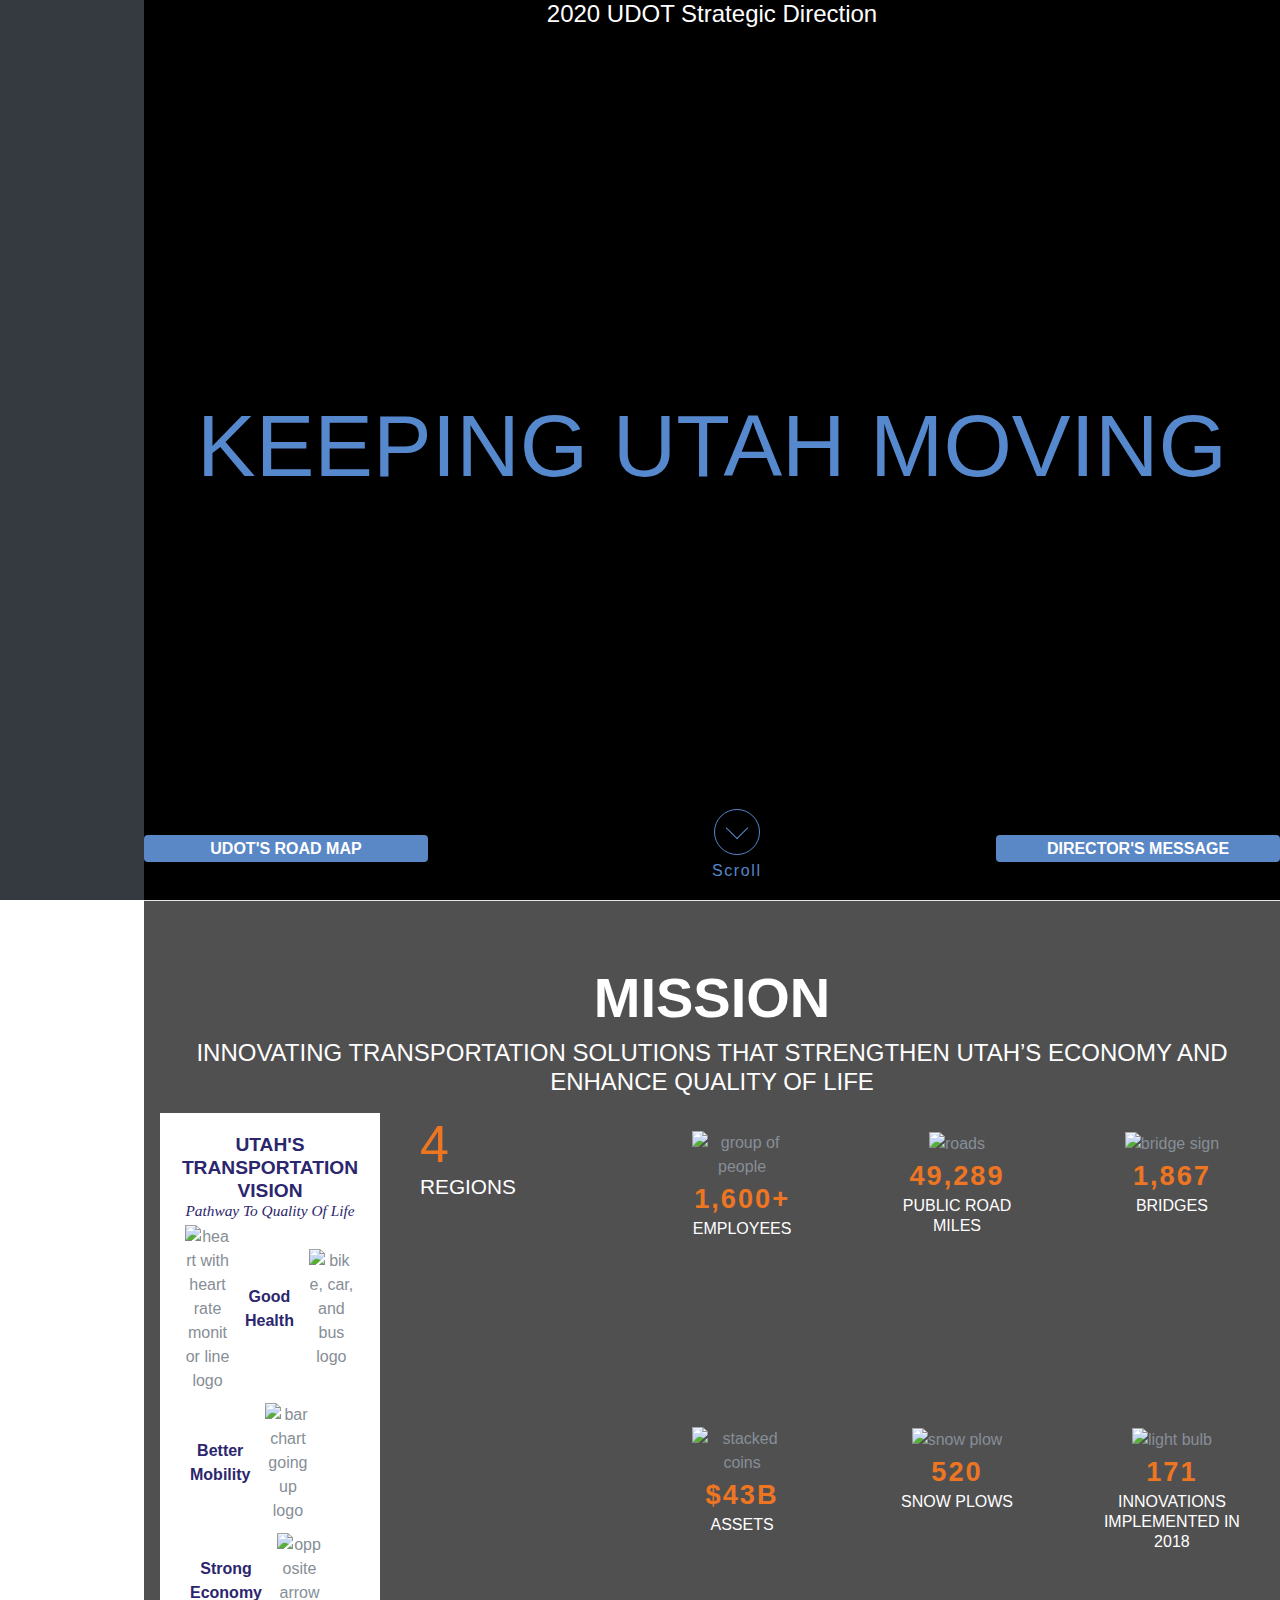
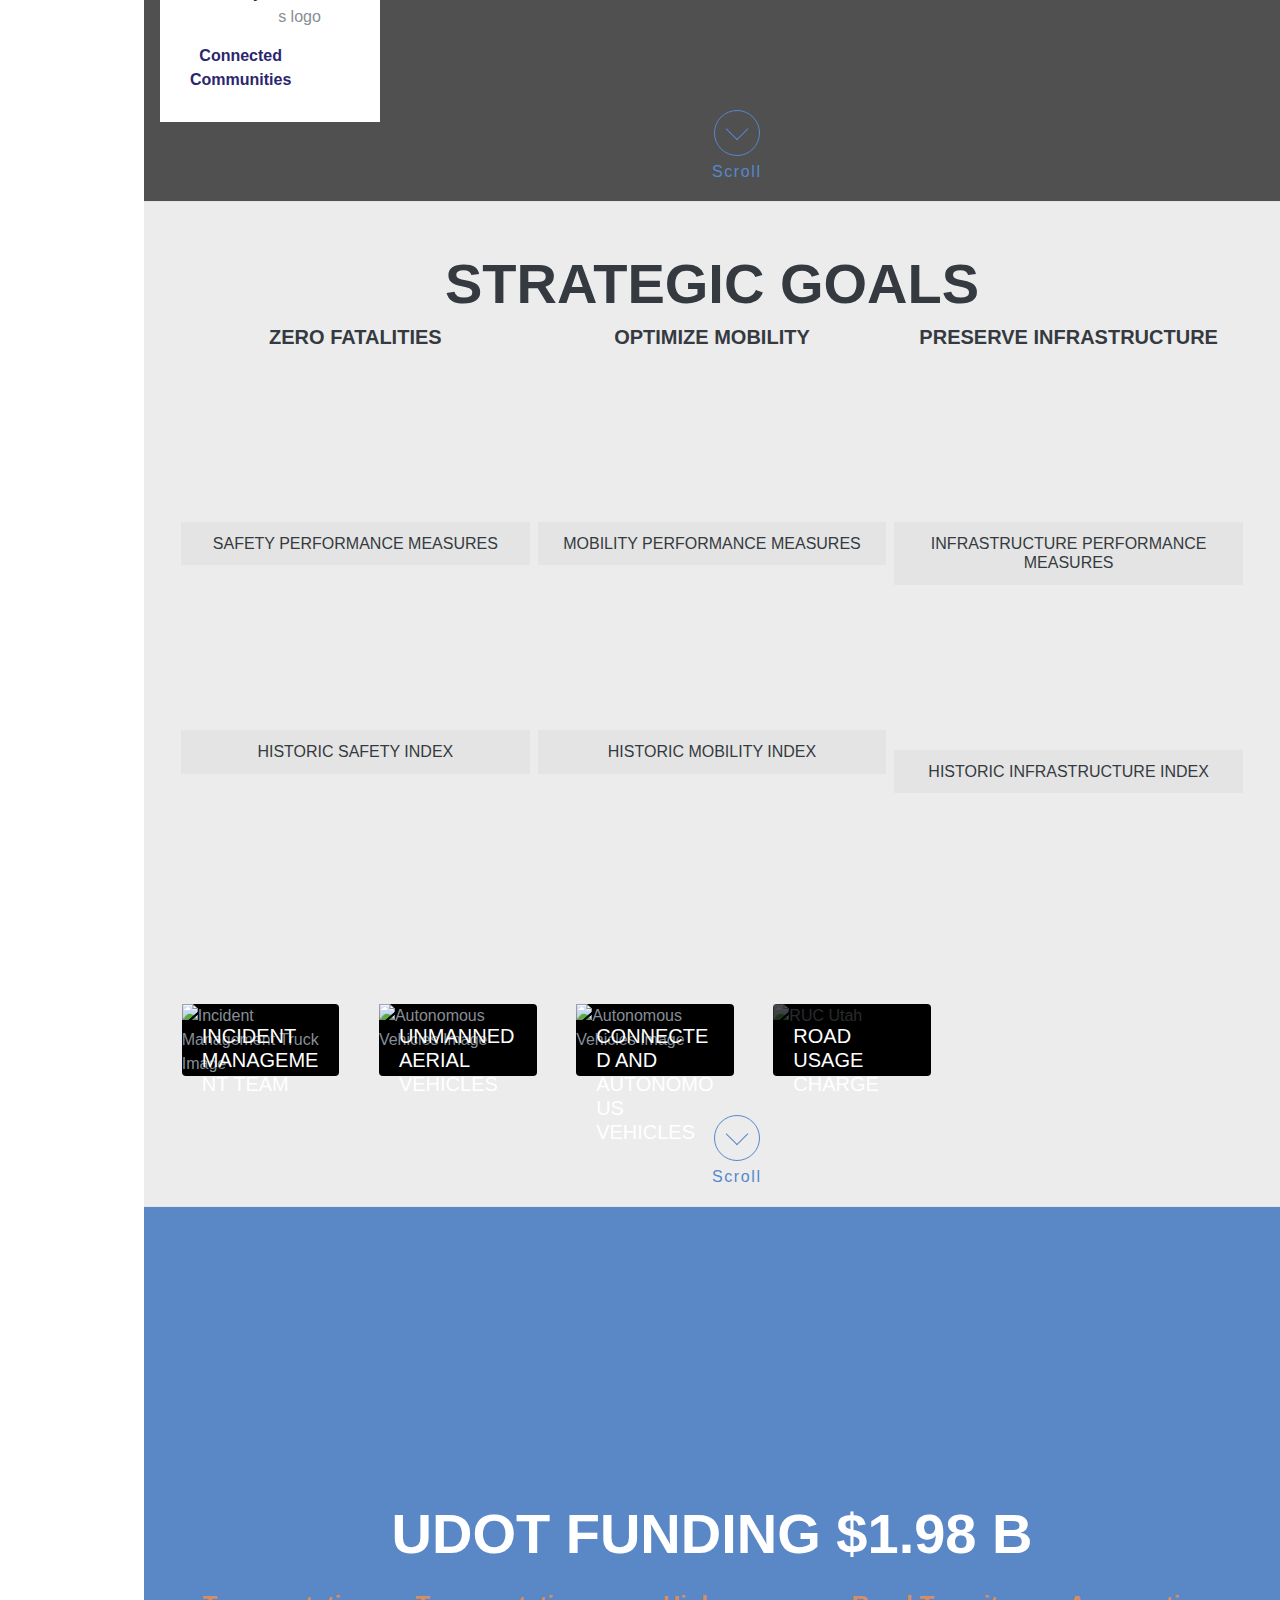
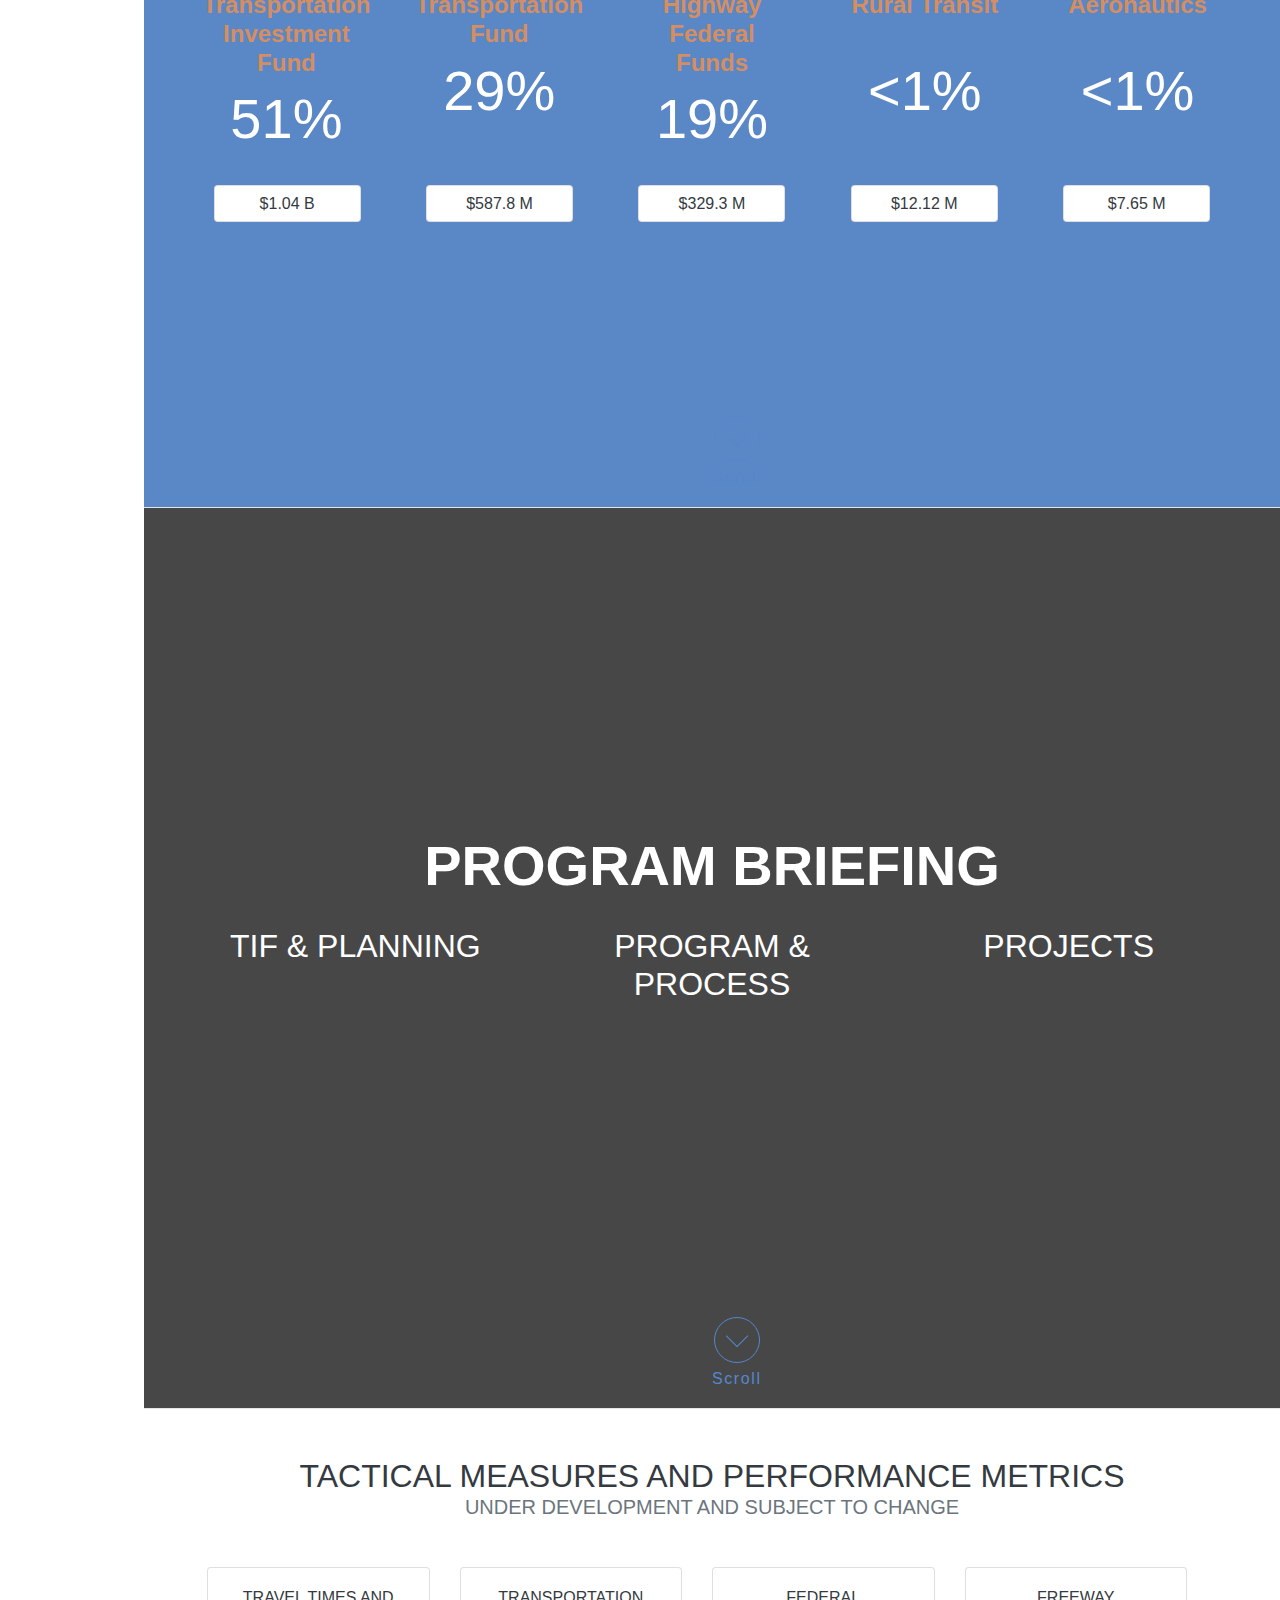
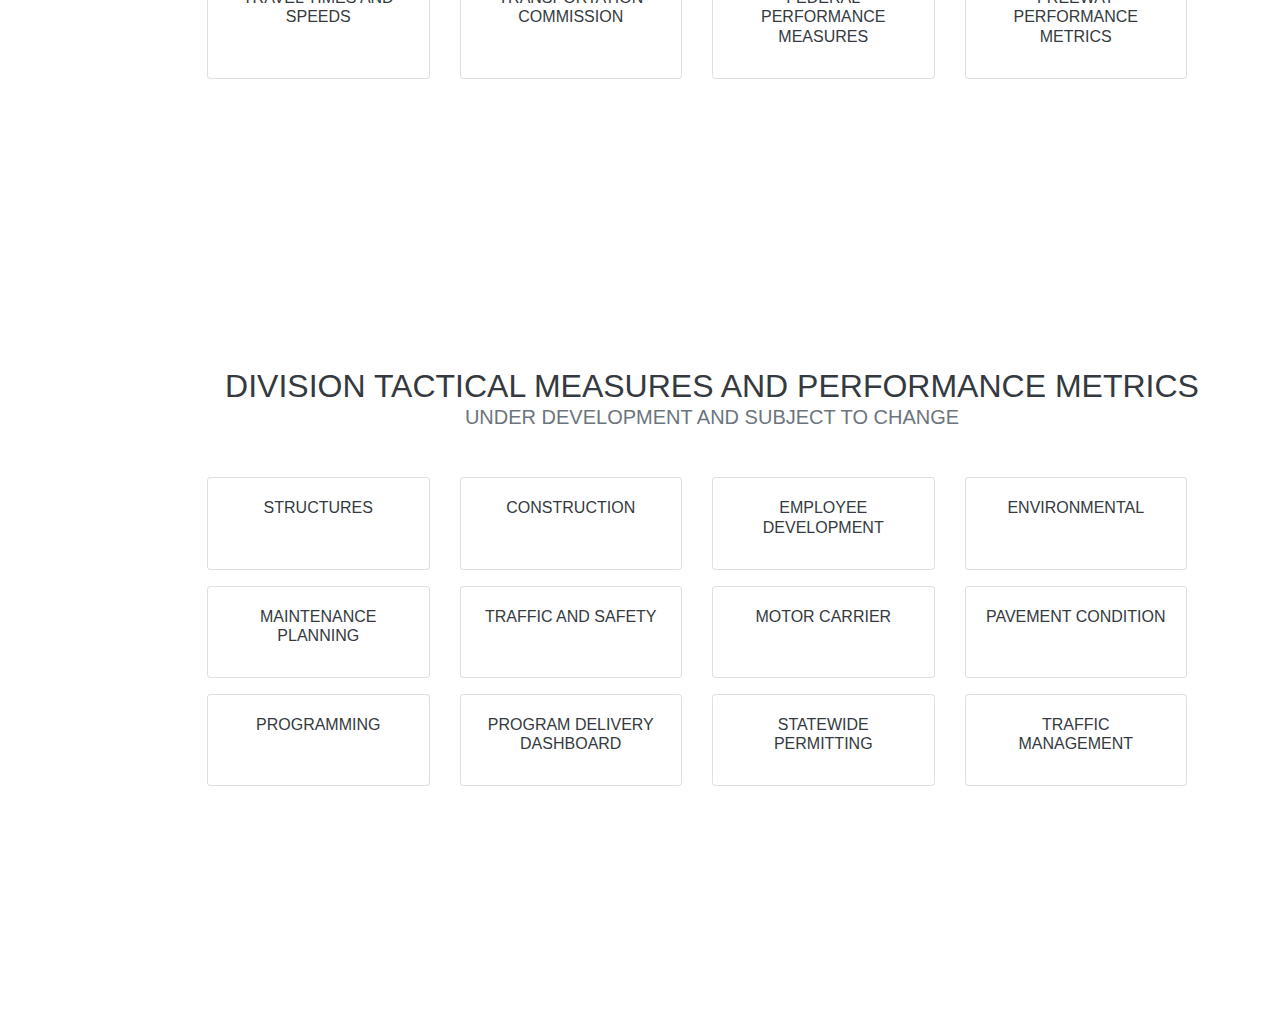
==== index.html @ d9ec74f2 "percentages" ====
<!DOCTYPE html>
<html lang="en">
  <head>
    <meta charset="utf-8">
    <meta name="viewport" content="width=device-width, initial-scale=1, shrink-to-fit=no">
    <meta name="description" content="">
    <meta name="author" content="">
    <title>UDOT Strategic Direction</title>
    <!-- Bootstrap core CSS -->
    <link rel="stylesheet" href="https://maxcdn.bootstrapcdn.com/bootstrap/4.0.0/css/bootstrap.min.css" integrity="sha384-Gn5384xqQ1aoWXA+058RXPxPg6fy4IWvTNh0E263XmFcJlSAwiGgFAW/dAiS6JXm" crossorigin="anonymous">
    <!-- Custom fonts for this template -->
    <link rel="stylesheet" href="https://use.typekit.net/wls4dcr.css">
    <link href="vendor/fontawesome-free/css/all.min.css" rel="stylesheet">
    <!-- Custom styles for this template -->
    <link href="css/udotsd.css" rel="stylesheet">
    <link rel="stylesheet" href="icomoon/style.css">
    <!-- Global site tag (gtag.js) - Google Analytics -->
    <script async src="https://www.googletagmanager.com/gtag/js?id=UA-16502188-1"></script>
    <script>
      window.dataLayer = window.dataLayer || [];
      function gtag(){dataLayer.push(arguments);}
      gtag('js', new Date());

      gtag('config', 'UA-16502188-1');
    </script>
  </head>
  <body id="page-top">
    <nav class="navbar navbar-expand-lg navbar-dark bg-dark fixed-top p-0" id="sideNav">
      <button class="navbar-toggler" type="button" data-toggle="collapse" data-target="#navbarSupportedContent" aria-controls="navbarSupportedContent" aria-expanded="false" aria-label="Toggle navigation">
        <span class="navbar-toggler-icon"></span>
      </button>
      <div class="collapse navbar-collapse" id="navbarSupportedContent">
        <ul class="navbar-nav">
          <li class="nav-item">
            <a class="nav-link js-scroll-trigger p-0" href="#page-top">
              <div class="overlay-container">
                <span class="iconspan"><i class="icon-Home icon"></i></span>
                <div class="overlay">
                  <div class="overlay-text">Vision</div>
                </div>
              </div>
            </a>
          </li>
          <li class="nav-item">
            <a class="nav-link js-scroll-trigger p-0" href="#aboutUDOT">
              <div class="overlay-container">
                <span class="iconspan"><i class="icon-UDOT icon"></i></span>
                <div class="overlay">
                  <div class="overlay-text">Mission</div>
                </div>
              </div>
            </a>
          </li>
          <li class="nav-item">
            <a class="nav-link js-scroll-trigger p-0" href="#strategicGoals">
              <div class="overlay-container">
                <span class="iconspan"><i class="icon-goal icon"></i></span>
                <div class="overlay">
                  <div class="overlay-text">Strategic Goals</div>
                </div>
              </div>
            </a>
          </li>
          <li class="nav-item">
            <a class="nav-link js-scroll-trigger p-0" href="#funding">
              <div class="overlay-container">
                <span class="iconspan"><i class="icon-funding icon"></i></span>
                <div class="overlay">
                  <div class="overlay-text">Funding</div>
                </div>
              </div>
            </a>
          </li>
          <li class="nav-item">
            <a class="nav-link js-scroll-trigger p-0" href="#programBriefing">
              <div class="overlay-container">
                <span class="iconspan"><i class="icon-program-briefing icon"></i></span>
                <div class="overlay">
                  <div class="overlay-text">Program Briefing</div>
                </div>
              </div>
            </a>
          </li>
          <li class="nav-item">
            <a class="nav-link js-scroll-trigger p-0" href="#tacticalMeasuresSuplement">
              <div class="overlay-container">
                <span class="iconspan"><i class="icon-Tactical icon"></i></span>
                <div class="overlay">
                  <div class="overlay-text">Tactical Measures</div>
                </div>
              </div>
            </a>
          </li>
        </ul>
      </div>
    </nav>
    <div class="container-fluid p-0">
        <header class="mastheadvideo">
          <div id="stateheader">
            <script type="text/javascript" src="https://www.utah.gov/nav/navheader.js"></script>
          </div>
          <h4>2020 UDOT Strategic Direction</h4>
          <div class="mhoverlay"></div>
          <video playsinline="playsinline" autoplay="autoplay" muted="muted" loop="loop">
            <source src="video/Strategic Direction no music.mp4" type="video/mp4">
          </video>
          <div class="container h-100">
            <div class="d-flex text-center h-100">
              <div class="my-auto w-100 text-white">
                <h1 class="display-2-custom bigtitle">Keeping Utah Moving</h1>
              </div>
            </div>  
          </div>
          <div class="floating-card-left no-gutters">
            <div class="col-lg-12 h-100 hover-modal-show" data-toggle="modal" data-target="#roadMapModal">
              <div class="card mb-2 text-center no-border udot-bg-blue">
                <div class="card-body p-1">
                  <h6 class="card-title m-0 p-0 text-white font-weight-bold link-pointer">UDOT's Road Map</h6>
                </div>
              </div>
            </div>
          </div>
          <div class="floating-card-right no-gutters">
            <div class="col-lg-12 h-100 hover-modal-show" data-toggle="modal" data-target="#edModal">
              <div class="card mb-2 text-center no-border udot-bg-blue">
                <div class="card-body p-1">
                  <h6 class="card-title m-0 p-0 text-white font-weight-bold link-pointer">Director's Message</h6>
                </div>
              </div>
            </div>
          </div>
          <!-- Message from Executive Director Modal -->
          <div class="modal fade" id="edModal" tabindex="-1" role="dialog" aria-labelledby="edModalLabel" aria-hidden="true">
            <div class="modal-dialog modal-lg" role="document">
              <div class="modal-content">
                <div class="modal-header">
                  <h5 class="modal-title" id="edModalLabel">MESSAGE FROM DIRECTOR</h5>
                  <button type="button" class="close" data-dismiss="modal" aria-label="Close">
                    <span aria-hidden="true">&times;</span>
                  </button>
                </div>
                <div class="modal-body">
                  <img src="img/CarlosPortrait.png" alt="Carlos Braceras, P.E. Executive Director of UDOT" title="Carlos Braceras, P.E. Executive Director of UDOT" />
                  <blockquote class="blockquote mb-0">
                    <p>For many years, UDOT produced an annual Strategic Direction Report as a way of transparently reporting to the taxpayers of Utah, how we are investing funds allocated to us by the Utah State Legislature. We have taken advantage of the latest in online technology to provide a live, data and performance driven report that is constantly updated to reflect how we are reaching our strategic goals. The data we share here helps us make cost-effective decisions that help us meet the transportation challenges of today and the future. I hope that this live, dynamic report will be both interesting and useful as you continue to hold us accountable of our promise to Keep Utah Moving.</p>
                    <footer class="blockquote-footer">Carlos Braceras, P.E. <cite title="UDOT Director">Executive Director of UDOT</cite></footer>
                  </blockquote>
                </div>
                <div class="modal-footer">
                  <button type="button" class="btn btn-secondary" data-dismiss="modal">Close</button>
                </div>
              </div>
            </div>
          </div>
          <!-- Road Map Modal -->
          <div class="modal fade" id="roadMapModal" tabindex="-1" role="dialog" aria-labelledby="roadMapModalLabel" aria-hidden="true">
            <div class="modal-dialog" role="document">
              <div class="modal-content">
                <div class="modal-header text-center">
                  <div>
                    <hr>
                    <h4 class="modal-title" id="roadMapModalLabel">UDOT's Road Map</h4>
                  </div>
                  <button type="button" class="close" data-dismiss="modal" aria-label="Close">
                    <span aria-hidden="true">&times;</span>
                  </button>
                </div>
                <div class="modal-body">
                  <div class="section">
                    <div class="section">
                      <h5>Vision</h5>
                      <h6>keeping Utah moving</h6>
                    </div>
                    <div class="section">
                      <h5>Mission</h5>
                      <p>Innovating transportation solutions that strengthen Utah’s economy and enhance quality of life</p>
                    </div>
                  </div>
                  <div class="section strategicgoals">
                    <h5>Strategic Goals</h5>
                    <h6>zero crashes, injuries and fatalities</h6>
                    <p>UDOT is committed to safety, and we won't rest until we achieve zerio crashes, zero injuries and zero fatalities.</p>
                    <h6>preserve infrastructure</h6>
                    <p>We believe good roads cost less, and through proactive preservation we maximize the value of our infrastructure investment for today and the future.</p>
                    <h6>optimize mobility</h6>
                    <p>UDOT optimizes traffic mobility by adding roadway capacity and incorporating innovative design and traffic management strategies.</p>
                  </div>
                  <div class="section">
                    <div class="section">
                      <h5>Core Values</h5>
                        <ul>
                          <li>Trust</li>
                          <li>Safety</li>
                          <li>Integrity</li>
                          <li>Dedication</li>
                          <li>Fiscal Responsibility</li>
                          <li>Passion</li>
                          <li>Public Responsiveness</li>
                        </ul>
                    </div>
                    <div class="section">
                      <h5>Emphasis Areas</h5>
                        <ul>
                          <li>Integrated Transportation</li>
                          <li>Innovation</li>
                          <li>Collaboration</li>
                          <li>Quality</li>
                          <li>Education</li>
                          <li>Transparency</li>
                        </ul>
                    </div>
                  </div>
                </div>
                <div class="modal-footer">
                  <img src="img/icons/UDOT Icon-01.png" />
                  <button type="button" class="btn btn-secondary" data-dismiss="modal">Close</button>
                </div>
              </div>
            </div>
          </div>
          <a class="scrollArrow js-scroll-trigger" href="#aboutUDOT"><span></span>Scroll</a>
        </header>
      <hr class="m-0">
      <!--About UDOT Section -->
      <section class="udotsd-section p-3 d-flex flex-column udot-bg-1 position-relative" id="aboutUDOT">
        <!--Section wrapper -->
        <div class="my-auto w-100">
          <!--About UDOT first Part row-->
          <div class="row text-center">
            <div class="col-12">
              <h2 class="text-white font-weight-bold">Mission</h2>
              <h4 class="text-white">Innovating transportation solutions that strengthen Utah’s economy and enhance quality of life</h4>
            </div>
          </div>
          <hr class="m-2 no-border">
          <!--About UDOT Part 2 with Stories as row -->
          <div class="row mb-3" id="sd-infographic">
            <div class="col-lg-12">
              <div class="card no-border">
                <div class="card-body text-center p-0 udot-bg-1">
                  <div class="udotvision" data-toggle="modal" data-target="#udotvision">
                    <h3>Utah's Transportation Vision <span>Pathway to Quality of Life</span></h3>
                    <img src="img/good_health.svg" alt="heart with heart rate monitor line logo" title="heart with heart rate monitor line logo" />
                    <p>Good Health</p>
                    <img src="img/better_mobility.svg" alt="bike, car, and bus logo" title="bike, car, and bus logo" />
                    <p>Better Mobility</p>
                    <img src="img/strong_economy.svg" alt="bar chart going up logo" title="bar chart going up logo" />
                    <p>Strong Economy</p>
                    <img src="img/connected_communities.svg" alt="opposite arrows logo" title="opposite arrows logo" />
                    <p>Connected Communities</p>
                  </div>
                  <div id="utahregionmap">
                  <h3><span>4</span>Regions</h3>
                    <svg xmlns="http://www.w3.org/2000/svg" xmlns:xlink="http://www.w3.org/1999/xlink" id="utahregionmap" viewBox="3 14 122.9 69.1">
                        <a class="img-map-link" data-toggle="modal" data-target="#region2Details">
                          <path class="region" id="region-2" d="M15.3 24.9c-.8.2-.9 0-3.1 0l-2.1.1-2.7-.2c-1-.1-1.3-.1-1.5.1-.3.3-.1.7 0 1.9l-.1 2.1c-.2 1.5-.3 1.4-.3 2.2-.1 1.3.2 1.3.1 2.4l-.1 1.7.1.8c.2.2.5.2 1.6.1l1.3-.1c1.5-.2 2.8-.1 3.5 0l2.1.3c1.8.1 2.1-.3 3.3-.1h1l.9-.5.9-.8v-1.4l-.1-1.4c-.1-.8-.3-1-.1-1.3.2-.3.7-.4 1-.2.3.2.3.6.5.7s.4-.2 1-.6l1.2-.6 1-.5.9-.5h1l.9.4.7.4c.6-.1 1-.3 1.2-.5.3-.4.2-.6.6-1l1.1-.4 1-.1 1.3-.1.9-.4 1-.2h1l.9.1c.5-.3.4-1.5-.1-1.9-.3-.2-.5 0-1.2 0l-1.9-.1-2.1.1H30c-.6.1-.9.3-1.1.1-.1-.1-.2-.3 0-1.5.1-.9.2-1.2.1-1.3-.2-.1-.4.5-1.1.9-.5.3-.7.1-1.2.4l-1 .8c-.4.3-.6.5-.8.5l-.1.1c-.1.2.9.8.8 1.4 0 .3-.3.7-.6.7-.4 0-.4-.8-1-.9-.4-.1-.6.3-1.3.4-.1 0-.6 0-1-.3-.3-.3-.2-.7-.4-.8-.3-.1-.8.4-1.1.8l-.4.9-.9-1.4-.5-1c-.4-.6-.5-.9-.7-1-.8-.4-1.2.3-2.4.7z"/>
                        </a>
                        <a class="img-map-link" data-toggle="modal" data-target="#region3Details">
                          <path class="region" id="region-3" d="M5.6 36c-.2.2 0 .4.1 1.3v1.2c-.1.9-.2 1.1-.1 1.3.2.3.7.1 1.6.1.9-.1.7.1 2.7.1h6.7c1.7-.1 2.4-.4 2.9.1.2.1.2.3.4.7.3.8.3 1.6.2 1.6-.1 0-.3-.5-.2-.6.1-.1.5.7 1 .7.3 0 .4-.3.8-.5.7-.3 1.1.2 1.6-.1.4-.3.5-1.1.4-1.6-.1-.6-.4-.7-.3-1.1l.5-.7c.4-.1.8-.2.8-.4.1-.3-.7-.6-.6-.8.1-.2 1.3-.1 2.2.1.5.1.8.2 1 .1.3-.3-.2-.9.1-1.2.3-.3.8.3 1.7.1.5-.1.7-.4 1-.2.3.1.2.5.4.9.2.3.6.5.9.6l2.1.1 1.6-.1 1.6.1c.9 0 1.3-.1 1.3.1.1.2-.3.3-.5 1l-.2 1c-.2 1-.2 1.1-.1 1.2.2.2.7 0 1.6-.1 1.1-.1 1.1.2 2.5.2l1.6-.1c1 .1 1.3.3 1.6.1.4-.3.3-1 .2-2.2-.1-1.6.1-1.1.1-3.4-.1-2.7-.3-2.4-.3-4.2v-4.5c0-.4.1-1.2-.4-1.5-.3-.2-.7-.1-1 0l-2.9-.1c-2.3-.1-2.9-.2-3 .1-.2.4.5 1.1.1 1.6-.2.3-.8.4-.9.4-.5 0-.6-.3-1-.2-.4 0-.4.2-1 .5l-1.2.4c-1 .2-1.2-.1-1.9.1-.2.1-.6.2-1 .6-.3.4-.3.7-.7 1-.3.3-.7.3-.9.4-.8.1-1.4-.2-1.6-.3-.6-.3-.6-.6-1-.6s-.5.4-1.3.8l-1.6.5c-.7.2-.9.3-1.1.5l-.4.6c-.2 0-.3-.2-.7-.5-.1-.1-.6-.4-.8-.3-.1.1 0 .4.1 1.2l.1 1.2v1.4c-.1.4-.1.7-.4 1.1s-.7.6-.8.7c-.4.2-.7.2-1 .2l-2.4-.2h-6l-1.2-.1-1.5.1c-1-.4-1.3-.7-1.5-.5z"/>
                        </a>
                        <a class="img-map-link" data-toggle="modal" data-target="#region4Details">
                          <path class="region" id="region-4" d="M5.4 39.3c.4-.3 1 0 2.1.1.7.1.7 0 2.6-.1h6.8c.3 0 .9-.1 1.7.1.7.2.8.4.9.4.1.2.2.5.2 1.1l.1.9c.2.3.7.2.9.2.4 0 .5-.2 1.2-.4l.9-.2c.3-.1.6-.3.7-.5.2-.4-.2-.6-.2-1.3 0-.4-.1-.7.1-1l.6-.6c.2-.4 0-.6.1-.8.2-.2.6-.1 1.5 0 .7.1.9.2 1.1.1.2-.2.1-.5.4-.9s.7-.6.8-.6c.5-.2 1.1 0 1.5.2.5.3.4.6.9 1l.9.3c.7.1.9-.1 1.8-.1.3 0 .9-.1 1.6 0 .9.1 1.1.3 1.8.3s1.1-.3 1.2-.1c.1.1-.5.4-.8 1l-.1 1.1.1 1c.2.3.6.3 1 .4.6.1.8-.1 1.5-.1.8-.1.9.2 2.1.1l1.3-.1c.7-.1.9-.3 1.3-.1.3.2.4.6.5.9.2.8 0 1.2-.1 2.3v1.8l.1 2.2V50l-.2 2c0 .8.2.8.2 1.7l-.1 1.9-.1 2v2.3l.2 1.6.1 2.1c.1 1.2.5 1.5.2 1.9-.1.2-.4.2-2 .1l-2.1-.1c-1.1-.1-1.9 0-2.4.1-1.8.1-3.2 0-6.4 0-4.3 0-3.8.2-8 .1l-6.9-.1-5-.1H8.3c-.7.1-1.3 0-2.7-.1-.7 0-1-.1-1.3-.4-.3-.4-.1-1 .1-1.8.2-.9 0-.8.1-3.2l.3-4.2c.1-1.6-.1-1.5-.1-4l.1-5.6c.2-1.4.4-2.3.3-3.6L5 41.1c.2-1.5.4-1.7.4-1.8z"/>
                        </a>
                        <a class="img-map-link" data-toggle="modal" data-target="#region1Details">
                          <path class="region" id="region-1" d="M6.3 14.9c-.2.2-.1.5 0 1.1.1.5 0 1.4-.1 3.3l-.1 2.6v2.7c.7.4 1.2.5 1.6.5h1.5l1.2.1 1 .1 1.6.1 1.5-.1.9-.1 1.6-.6c.7-.3.8-.3 1-.2.2.1.2.3.4.8.3.6.5.5.8 1.1l.4.7c0 .5.2.7.3.7.5.2 1.4-1.4 1.4-1.5 0 0-.6.3-.5.5.1.3 1.3.4 1.5.1.1-.2-.2-.6-.1-.7.1 0 .5.9 1 .9.3 0 .4-.3.7-.2l.7.4c.4.2.6.4.7.3l.1-.7-.2-1.4c.1-.5.3-.7.4-.8.2-.2.4-.1.9-.4l.7-.4c.5-.2.7 0 1-.2.4-.2.5-.5.6-.7.2-.4.2-.8.1-1.3l-.2-1.3c-.1-.7.1-.8.1-1.6 0-1-.3-1-.2-1.6.1-.6.4-.8.3-1.3 0-.1-.1-.4-.4-.7-.4-.4-.9-.3-2.2-.2l-1.8.1h-2.6l-5.1-.1-4.2-.1-3.6-.1c-1.3 0-2.3-.3-2.7.2z"/>
                        </a>
                    </svg>
                  </div>
                  <div id="asseticons">
                    <item data-toggle="modal" data-target="#employees">
                        <img src="img/employees.svg" alt="group of people" title="group of people" />
                        <p><span>1,600+</span>employees</p>
                    </item>
                    <item data-toggle="modal" data-target="#roads">
                        <img src="img/publicroads.svg" alt="roads" title="roads" />
                        <p><span>49,289</span>public road miles</p>
                    </item>
                    <item data-toggle="modal" data-target="#bridges">
                        <img src="img/bridges.svg" alt="bridge sign" title="bridge sign" />
                        <p><span>1,867</span>bridges</p>
                    </item>
                    <item data-toggle="modal" data-target="#assets">
                        <img src="img/asset.svg" alt="stacked coins" title="stacked coins" />
                        <p><span>$43B</span>assets</p>
                    </item>
                    <item data-toggle="modal" data-target="#snowplows">
                        <img src="img/snowplow.svg" alt="snow plow" title="snow plow" />
                        <p><span>520</span>snow plows</p>
                    </item>
                    <item data-toggle="modal" data-target="#innovations">
                        <!--<a target="_blank" href="https://www.udot.utah.gov/main/f?p=100:pg:0:::1:T,V:3136" target="_blank" rel="noopener">--><img src="img/innovation.svg" alt="light bulb" title="light bulb" /><!--</a>-->
                        <p><span>171</span>innovations implemented in 2018</p>
                    </item>
                  </div>
                </div>
              </div>
            </div>
            <!--Modals for region details-->
            <div class="modal fade" id="region2Details" tabindex="-1" role="dialog" aria-labelledby="region2Details" aria-hidden="true">
              <div class="modal-dialog" role="document">
                <div class="modal-content">
                  <div class="modal-header">
                    <h5 class="modal-title text-center" id="region2Details">Region 2</h5>
                    <button type="button" class="close" data-dismiss="modal" aria-label="Close">
                      <span aria-hidden="true">&times;</span>
                    </button>
                  </div>
                  <div class="modal-body">
                    <p class="lead">Counties: Tooele, Salt Lake, Summit</p>
                    <p class="lead">Contact: <br >
                      <i class="fas fa-user"></i> Bryan Adams <br >
                      <i class="fas fa-envelope"></i> bryanadams@utah.gov<br >
                      <i class="fas fa-phone-square"></i> 801.975.4844</p>
                  </div>
                  <div class="modal-footer">
                    <button type="button" class="btn btn-secondary" data-dismiss="modal">Close</button>
                  </div>
                </div>
              </div>
            </div>
            <div class="modal fade" id="region1Details" tabindex="-1" role="dialog" aria-labelledby="region1Details" aria-hidden="true">
                <div class="modal-dialog" role="document">
                  <div class="modal-content">
                    <div class="modal-header">
                      <h5 class="modal-title text-center" id="region1Details">Region 1</h5>
                      <button type="button" class="close" data-dismiss="modal" aria-label="Close">
                        <span aria-hidden="true">&times;</span>
                      </button>
                    </div>
                    <div class="modal-body">
                      <p class="lead">Counties: Box Elder, Cache, Weber, Morgan, Rich</p>
                      <p class="lead">Contact: <br >
                      <i class="fas fa-user"></i> Lisa Wilson <br >
                      <i class="fas fa-envelope"></i> lwilson@utah.gov  <br >
                      <i class="fas fa-phone-square"></i> 801.620.1640</p>
                    </div>
                    <div class="modal-footer">
                      <button type="button" class="btn btn-secondary" data-dismiss="modal">Close</button>
                    </div>
                  </div>
                </div>
            </div>
            <div class="modal fade" id="region3Details" tabindex="-1" role="dialog" aria-labelledby="region3Details" aria-hidden="true">
                <div class="modal-dialog" role="document">
                  <div class="modal-content">
                    <div class="modal-header">
                      <h5 class="modal-title text-center" id="region3Details">Region 3</h5>
                      <button type="button" class="close" data-dismiss="modal" aria-label="Close">
                        <span aria-hidden="true">&times;</span>
                      </button>
                    </div>
                    <div class="modal-body">
                        <p class="lead">Counties: Juab, Utah, Wasatch, Duchesne, Daggett, Uintah </p>
                        <p class="lead">Contact: <br >
                          <i class="fas fa-user"></i> Rob Clayton <br >
                          <i class="fas fa-envelope"></i> robertclayton@utah.gov  <br >
                          <i class="fas fa-phone-square"></i> 801.227.8001</p>
                    </div>
                    <div class="modal-footer">
                      <button type="button" class="btn btn-secondary" data-dismiss="modal">Close</button>
                    </div>
                  </div>
                </div>
            </div>
            <div class="modal fade" id="region4Details" tabindex="-1" role="dialog" aria-labelledby="region4Details" aria-hidden="true">
                <div class="modal-dialog" role="document">
                  <div class="modal-content">
                    <div class="modal-header">
                      <h5 class="modal-title text-center" id="region4Details">Region 4</h5>
                      <button type="button" class="close" data-dismiss="modal" aria-label="Close">
                        <span aria-hidden="true">&times;</span>
                      </button>
                    </div>
                    <div class="modal-body">
                        <p class="lead">Counties: Millard, Sanpete, Carbon, Grand, Emery, Sevier, Beaver, Piute, Wayne, Iron, Garfield, San Juan, Washington, Kane</p>
                        <p class="lead">Contact: <br >
                          <i class="fas fa-user"></i> Rick Torgerson <br >
                          <i class="fas fa-envelope"></i> rtorgerson@utah.gov  <br >
                          <i class="fas fa-phone-square"></i> 435.201.1844</p>
                    </div>
                    <div class="modal-footer">
                      <button type="button" class="btn btn-secondary" data-dismiss="modal">Close</button>
                    </div>
                  </div>
                </div>
            </div>
            <!--END Modals for region details-->
            <div class="modal fade" id="udotvision" tabindex="-1" role="dialog" aria-labelledby="udotvision" aria-hidden="true">
                <div class="modal-dialog" role="document">
                    <div class="modal-content">
                      <div class="modal-header">
                        <button type="button" class="close" data-dismiss="modal" aria-label="Close">
                          <span aria-hidden="true">&times;</span>
                        </button>
                      </div>
                      <div class="modal-body">
                        <div class="udotvisioncat goodhealth">
                          <img src="img/good_health_red.svg" alt="heart with heart rate monitor line logo" title="heart with heart rate monitor line logo" />
                          <h5>Good Health</h5>
                          <ul>
                            <li>Safety</li>
                            <li>Public Health</li>
                            <li>Environment</li>
                          </ul>
                        </div>
                        <div class="udotvisioncat strongeconomy">
                          <img src="img/strong_economy_ltblue.svg" alt="bar chart going up logo" title="bar chart going up logo" />
                          <h5>Strong Economy</h5>
                          <ul>
                            <li>Connectivity</li>
                            <li>Transport Costs</li>
                            <li>Economic Development</li>
                          </ul>
                        </div>
                        <div class="udotvisioncat bettermobility">
                          <img src="img/better_mobility_orange.svg" alt="bike, car, and bus logo" title="bike, car, and bus logo" />
                          <h5>Better Mobility</h5>
                          <ul>
                            <li>Travel Time</li>
                            <li>Throughput</li>
                            <li>Risk and Resiliency</li>
                          </ul>
                        </div>
                        <div class="udotvisioncat connectedcommunities">
                          <img src="img/connected_communities_green.svg" alt="opposite arrows logo" title="opposite arrows logo" />
                          <h5>Connected Communities</h5>
                          <ul>
                            <li>Accessibility</li>
                            <li>Land Use and Community</li>
                            <li>Integrated Systems</li>
                          </ul>
                        </div>
                      </div>
                      <div class="modal-footer">
                        <button type="button" class="btn btn-secondary" data-dismiss="modal">Close</button>
                      </div>
                    </div>
                </div>
            </div>
            <div class="modal fade" id="employees" tabindex="-1" role="dialog" aria-labelledby="employees" aria-hidden="true">
              <div class="modal-dialog" role="document">
                <div class="modal-content">
                  <div class="modal-header">
                    <h5 class="modal-title text-center">1,600+ Employees</h5>
                    <button type="button" class="close" data-dismiss="modal" aria-label="Close">
                      <span aria-hidden="true">&times;</span>
                    </button>
                  </div>
                  <div class="modal-body">
                    <p class="lead">Contact: <br >
                    <i class="fas fa-user"></i> Lorri Economy <br >
                    <i class="fas fa-envelope"></i> leconomy@utah.gov  <br >
                    <i class="fas fa-phone-square"></i> 801.965.3898</p>
                  </div>
                  <div class="modal-footer">
                    <button type="button" class="btn btn-secondary" data-dismiss="modal">Close</button>
                  </div>
                </div>
              </div>
            </div>
            <div class="modal fade" id="roads" tabindex="-1" role="dialog" aria-labelledby="roads" aria-hidden="true">
              <div class="modal-dialog" role="document">
                <div class="modal-content">
                  <div class="modal-header">
                    <h5 class="modal-title text-center">49,289 Public Road Miles</h5>
                    <button type="button" class="close" data-dismiss="modal" aria-label="Close">
                      <span aria-hidden="true">&times;</span>
                    </button>
                  </div>
                  <div class="modal-body">
                    <p class="lead">Contact: <br >
                    <i class="fas fa-user"></i> Teri Newell <br >
                    <i class="fas fa-envelope"></i> tnewell@utah.gov <br >
                    <i class="fas fa-phone-square"></i> 801.965.4030 <br></br>
                    <i class="fas fa-user"></i> Jason Davis <br >
                    <i class="fas fa-envelope"></i> jasondavis@utah.gov <br >
                    <i class="fas fa-phone-square"></i> 801.965.4030</p>
                  </div>
                  <div class="modal-footer">
                    <button type="button" class="btn btn-secondary" data-dismiss="modal">Close</button>
                  </div>
                </div>
              </div>
            </div>
            <div class="modal fade" id="bridges" tabindex="-1" role="dialog" aria-labelledby="bridges" aria-hidden="true">
              <div class="modal-dialog" role="document">
                <div class="modal-content">
                  <div class="modal-header">
                    <h5 class="modal-title text-center">1,867 Bridges</h5>
                    <button type="button" class="close" data-dismiss="modal" aria-label="Close">
                      <span aria-hidden="true">&times;</span>
                    </button>
                  </div>
                  <div class="modal-body">
                    <p class="lead">Contact: <br >
                    <i class="fas fa-user"></i> Kris Peterson <br >
                    <i class="fas fa-envelope"></i> krispeterson@utah.gov  <br >
                    <i class="fas fa-phone-square"></i> 801.965.4022</p>
                  </div>
                  <div class="modal-footer">
                    <button type="button" class="btn btn-secondary" data-dismiss="modal">Close</button>
                  </div>
                </div>
              </div>
            </div>
            <div class="modal fade" id="assets" tabindex="-1" role="dialog" aria-labelledby="assets" aria-hidden="true">
              <div class="modal-dialog" role="document">
                <div class="modal-content">
                  <div class="modal-header">
                    <h5 class="modal-title text-center">$43B Assets</h5>
                    <button type="button" class="close" data-dismiss="modal" aria-label="Close">
                      <span aria-hidden="true">&times;</span>
                    </button>
                  </div>
                  <div class="modal-body">
                    <p class="lead">Contact: <br >
                    <i class="fas fa-user"></i> Ben Huot <br >
                    <i class="fas fa-envelope"></i> bhuot@utah.gov  <br >
                    <i class="fas fa-phone-square"></i> 801-965-4190 <br></br>
                    <i class="fas fa-user"></i> Becky Bradshaw <br >
                    <i class="fas fa-envelope"></i> bbradshaw@utah.gov <br >
                    <i class="fas fa-phone-square"></i> 801.965.4358</p>
                  </div>
                  <div class="modal-footer">
                    <button type="button" class="btn btn-secondary" data-dismiss="modal">Close</button>
                  </div>
                </div>
              </div>
            </div>
            <div class="modal fade" id="snowplows" tabindex="-1" role="dialog" aria-labelledby="snowplows" aria-hidden="true">
              <div class="modal-dialog" role="document">
                <div class="modal-content">
                  <div class="modal-header">
                    <h5 class="modal-title text-center">520 Snow Plows</h5>
                    <button type="button" class="close" data-dismiss="modal" aria-label="Close">
                      <span aria-hidden="true">&times;</span>
                    </button>
                  </div>
                  <div class="modal-body">
                    <p class="lead">Contact: <br >
                    <i class="fas fa-user"></i> Rob Wight <br >
                    <i class="fas fa-envelope"></i> rwight@utah.gov <br >
                    <i class="fas fa-phone-square"></i> 801.965.4895</p>
                  </div>
                  <div class="modal-footer">
                    <button type="button" class="btn btn-secondary" data-dismiss="modal">Close</button>
                  </div>
                </div>
              </div>
            </div>
            <div class="modal fade" id="innovations" tabindex="-1" role="dialog" aria-labelledby="innovations" aria-hidden="true">
              <div class="modal-dialog" role="document">
                <div class="modal-content">
                  <div class="modal-header">
                    <h5 class="modal-title text-center">171 Innovations Implemented in 2018</h5>
                    <button type="button" class="close" data-dismiss="modal" aria-label="Close">
                      <span aria-hidden="true">&times;</span>
                    </button>
                  </div>
                  <div class="modal-body">
                    <p class="lead">Contact: <br >
                    <i class="fas fa-user"></i> Nathan Lee <br >
                    <i class="fas fa-envelope"></i> nlee@utah.gov <br >
                    <i class="fas fa-phone-square"></i> 801.965.4082</p>
                  </div>
                  <div class="modal-footer">
                    <button type="button" class="btn btn-secondary" data-dismiss="modal">Close</button>
                  </div>
                </div>
              </div>
            </div>
          <!--About UDOT Part 2 with Stories end as row -->
        </div>
        <a class="scrollArrow js-scroll-trigger" href="#strategicGoals"><span></span>Scroll</a>
        <!--/.Section Wrapper -->
      </section>
      <!--./About UDOT Section end -->
      <hr class="m-0">
      <!-- Section on Strategic Goals -->
      <section class="udotsd-section p-3 p-lg-5 d-flex flex-column udot-bg-2 position-relative" id="strategicGoals">
        <!--Section Wrapper -->
        <div class="my-auto w-100">
          <!--First Row Under Strategic Goals this will house pie charts-->
          <div class="row text-center">
            <div class="col-12">
              <h2 class="font-weight-bold">Strategic Goals</h2>
            </div>
          </div>
          <div class="row goalCharts">
            <div class="col-md-4 p-0">
              <div class="card text-center udot-bg-2 no-border">
                <div class="card-body p-0">
                  <h5 class="card-title font-weight-bold alt-link" onclick="window.location='zero-fatalities.html'">Zero Fatalities</h5>
                  <canvas id="zf-goalpage-doughut-chart"></canvas>
                  <h6 class="card-header m-1 no-border">Safety Performance Measures</h6>
                  <div class="goal-chart-container">
                      <canvas id="zf-kpi-chart"></canvas>
                  </div>
                  <h6 class="card-header m-1 no-border">Historic Safety Index</h6>
                  <div class="goal-chart-container">
                    <canvas id="zf-line-chart"></canvas>
                  </div>
                </div>
              </div>
            </div>
            <div class="col-md-4 p-0">
              <div class="card text-center udot-bg-2 no-border">
                <div class="card-body p-0">
                  <h5 class="card-title font-weight-bold alt-link" onclick="window.location='optimize-mobility.html'">Optimize Mobility</h5>
                  <canvas id="om-goalpage-doughut-chart"></canvas>
                  <h6 class="card-header m-1 no-border">Mobility Performance Measures</h6>
                  <div class="goal-chart-container">
                    <canvas id="om-kpi-chart"></canvas>
                  </div>
                  <h6 class="card-header m-1 no-border">Historic Mobility Index</h6>
                  <div class="goal-chart-container">
                    <canvas id="om-line-chart"></canvas>
                  </div>
                </div>
              </div>
            </div>
            <div class="col-md-4 p-0">
              <div class="card text-center udot-bg-2 no-border">
                <div class="card-body p-0">
                  <h5 class="card-title font-weight-bold alt-link" onclick="window.location='preserve-infrastructure.html'">Preserve Infrastructure</h5>
                  <canvas id="pi-goalpage-doughut-chart"></canvas>
                  <h6 class="card-header m-1 no-border">Infrastructure Performance Measures</h6>
                  <div class="goal-chart-container">
                    <canvas id="pi-kpi-chart"></canvas>
                  </div>
                  <h6 class="card-header m-1 no-border">Historic Infrastructure Index</h6>
                  <div class="goal-chart-container">
                    <canvas id="pi-line-chart"></canvas>
                  </div>
                </div>
              </div>
            </div>
          </div>
          <!--./Row in Program Briefing -->
          <!--Stories tiles part 2b-->
          <div class="row mb-3">
            <div>
              <div class="row initiatives">
                <div class="card udot-bg-black alt-link mb-3 no-border" data-toggle="modal" data-target=".bd-example-modal-lg-4">
                  <img class="card-img op-7" src="img/IMT story.png" alt="Incident Management Truck Image">
                  <div class="card-img-overlay shrink">
                    <h5 class="card-title text-white">Incident Management Team</h5>
                  </div>
                </div>
                <div class="card udot-bg-black alt-link mb-3 no-border" data-toggle="modal" data-target=".bd-example-modal-lg-2">
                  <img class="card-img op-7" src="img/UAV story.png" alt="Autonomous Vehicles Image">
                  <div class="card-img-overlay shrink">
                    <h5 class="card-title text-white">Unmanned Aerial Vehicles</h5>
                  </div>
                </div>
                <div class="card udot-bg-black alt-link mb-3 no-border" data-toggle="modal" data-target=".bd-example-modal-lg-1">
                  <img class="card-img op-7" src="img/self-driving-car-01.jpg" alt="Autonomous Vehicles Image">
                  <div class="card-img-overlay shrink">
                    <h5 class="card-title text-white">Connected and Autonomous Vehicles</h5>
                  </div>
                </div>
                <div class="card udot-bg-black alt-link mb-3 no-border" data-toggle="modal" data-target=".bd-example-modal-lg-3">
                  <img class="card-img op-7" src="img/rucutah.jpg" alt="RUC Utah">
                  <div class="card-img-overlay shrink" id="ructitle">
                    <h5 class="card-title text-white">Road Usage Charge</h5>
                  </div>
                </div>
                <div class="modal fade bd-example-modal-lg-1" id="myModal1" tabindex="-1" role="dialog" aria-labelledby="myLargeModalLabel" aria-hidden="true">
                    <div class="modal-dialog modal-lg">
                      <div class="modal-content">
                        <div class="modal-header">
                          <h5 class="modal-title">Connected and Autonomous Vehicles</h5>
                          <button class="close" type="button" data-dismiss="modal" aria-label="Close"><span aria-hidden="true">x</span></button>
                        </div>
                        <div class="modal-body">
                          <div class="container-fluid">
                            <div class="row">
                              <div class="col-12 text-dark">
                                <img class="float-right" src="img/photo_shuttle.jpg" alt="U.T.A's new self driving shuttle" title="U.T.A's new self driving shuttle" />
                                <p class="lead">Utah is building the framework for a connected and autonomous vehicle (CAV) network in our state. CAVs will help us achieve our goal of Zero Fatalities by taking human error - which accounts for 94% of crashes - out of the equation. We are also uniquely situated to be a pioneer for CAVs because of our fiber backbone thanks to our approach with public-private partnerships. UDOT’s current efforts are in three main areas:</p>
                                <h5><a target="_blank" href="https://www.udot.utah.gov/main/f?p=100:pg:0:::1:T,V:5082">Connected Vehicle Program</a></h5>
                                <p>In 2018, we became the first state to implement a fully functional connected vehicle deployment on Redwood Road. When a bus is running behind schedule, it “talks” to the traffic signal using dedicated short-range communications (DSRC) devices. The signal stays green just a little longer, and Utah Transit Authority buses can arrive on time in a very congested corridor.</p>
                                <h5><a target="_blank" href="http://www.avshuttleutah.com/" target="_blank">Autonomous Vehicle shuttle pilot with UTA</a></h5>
                                <p>UDOT has been working with UTA to deploy an electric, low-speed, automated (self-driving) shuttle. We have leased this shuttle for a year, and are moving it around to various locations in the state. The shuttle has no steering wheel, driver’s seat, or pedals. It operates using LiDAR technology. A “safety operator” is always on-board the vehicle, and can take over operation if needed.</p>
                                <p>A large portion of the public says they don’t trust automated vehicles, but they haven’t experienced them; they may have never seen one. We want to give them that experience and talk with them about it. If we are going to realize the benefits of this technology, we need to engage with the public and increase their levels of trust.</p>
                                <h5><a target="_blank" href="https://blog.udot.utah.gov/2019/06/utah-department-of-transportation-announces-partnership-with-panasonic-to-build-smart-roadways-data-network/">Connected Vehicle Ecosystem project</a></h5>
                                <p>The Ecosystem project with Panasonic will have three elements:</p>
                                <ol>
                                  <li>A cloud-based data analytics platform to convert all of this data into useful information</li>
                                  <li>Software applications to move and use the data – putting it into vehicles and our TOC</li>
                                  <li>Installation of hardware along our roadside and in vehicles</li>
                                </ol>
                                <p>UDOT has entered into a one-year contract with Panasonic for Phase 1 of this work. Success of this phase and availability of additional funding will lead us, ultimately, to five total phases over five years.</p>
                                <img src="img/panasonic slides_Page_32.png" title="This is new and it takes a village of collaboration to achieve success. Collaboration partners include: Cirrus,Panasonic, T Mobile, Amazon Web Services, blyncsy, Integrity Security Services, FedEx, Cisco, Comcast Business, Intelight, Econolight, McCain, Ford, Toyota, Honda, GM, Hyundai, Nissan, Kapsch, Picosa, Qualcomm, Commsignia, Cohda Wireless, Lear Corporation, the State of Colorado,CDOT and UDOT. The state transportation agences collect the data via mobile applications and the data is viewed via various A.P.I.s" alt="This is new and it takes a village of collaboration to achieve success. Collaboration partners include: Cirrus, Panasonic,T Mobile, Amazon Web Services, blyncsy, Integrity Security Services, FedEx, Cisco, Comcast Business, Intelight, Econolight, McCain, Ford, Toyota, Honda, GM, Hyundai, Nissan, Kapsch, Picosa, Qualcomm, Commsignia, Cohda Wireless, Lear Corporation, the State of Colorado,CDOT and UDOT. The state transportation agences collect the data via mobile applications and the data is viewed via various A.P.I.s" />
                              </div>
                            </div>
                          </div>
                        </div>
                        <div class="modal-footer">
                          <!-- <button type="button" class="btn btn-default" onclick="modalNext(1,2)">Next</button> -->
                          <button type="button" class="btn btn-default" data-dismiss="modal">Close</button>
                        </div>
                      </div>
                    </div>
                  </div>
                  <div class="modal fade bd-example-modal-lg-3" id="myModal3" tabindex="-1" role="dialog" aria-labelledby="myLargeModalLabel" aria-hidden="true">
                      <div class="modal-dialog modal-lg">
                        <div class="modal-content">
                          <div class="modal-header">
                            <h5 class="modal-title">Road Usage Charge</h5>
                            <button class="close" type="button" data-dismiss="modal" aria-label="Close"><span aria-hidden="true">x</span></button>
                          </div>
                          <div class="modal-body">
                            <div class="container-fluid">
                              <div class="row">
                                <div class="col-12 text-dark">
                                   <img id="purchasingpowerimage" class="float-right" src="img/rucutah-purchasingpower_decline-slide.svg" alt="As car fuel economy improves and economic inflation goes up, the purchasing power of the money collected from a fuel tax has declined significantly. UDOT has lost 46% to economic inflation and has lost an additional 22% to increased fuel efficiency." />
                                  <p class="lead"><a target="_blank" href="https://www.udot.utah.gov/main/f?p=100:pg:0:::1:T,V:5090,">RUC Utah</a> is a usage fee based on the number of miles driven instead of the gallons of fuel consumed. Similar to utilities, drivers pay for the amount of the resource they use.</p>
                                  <p class="lead">Beginning January 2020 electric and hybrid vehicles are eligible for Utah’s initial program. These drivers will now have the option to enroll in the RUC program in lieu of paying an additional flat fee at the time of their annual vehicle registration. </p>
                                  <p class="lead">Potential advantages of the RUC program are saving people money that drive relatively few miles and allowing early adopters to experience new technology. RUC enrollees will not pay more than the flat fee amount regardless of how many miles they drive.</p>
                                  <p class="lead">Utah joins Oregon as the second state in the US with a live RUC program. UDOT will continue to explore RUC program elements, as directed by legislation, including:
                                    </p>
                                  <ul>
                                    <li>Mileage reporting technologies</li>
                                    <li>Multiple rate structures</li>
                                    <li>Tolling Integration</li>
                                    <li>Feasibility of expanding to additional vehicle types</li>
                                  </ul>
                                  <img style="width: 50%; height: auto;" src="img/rucutah-advisory_committee.svg" alt="the road usage charge advisory committee is responsible for 5 things: privacy and security, compliance and enforcement, data collection technology, communication, and policy, legislation, and governance" title="the road usage charge advisory committee is responsible for 5 things: privacy and security, compliance and enforcement, data collection technology, communication, and policy, legislation, and governance" />
                                </div>
                              </div>
                            </div>
                          </div>
                          <div class="modal-footer">
                            <!-- <button type="button" class="btn btn-default btn-prev" onclick="modalNext(3,2)">Prev</button>
                            <button type="button" class="btn btn-default btn-next" onclick="modalNext(3,4)">Next</button> -->
                            <button type="button" class="btn btn-default" data-dismiss="modal">Close</button>
                          </div>
                        </div>
                      </div>
                    </div>
                <div class="modal fade bd-example-modal-lg-2" id="myModal2" tabindex="-1" role="dialog" aria-labelledby="myLargeModalLabel" aria-hidden="true">
                    <div class="modal-dialog modal-lg">
                      <div class="modal-content">
                        <div class="modal-header">
                          <h5 class="modal-title">Unmanned Aerial Vehicles</h5>
                          <button class="close" type="button" data-dismiss="modal" aria-label="Close"><span aria-hidden="true">x</span></button>
                        </div>
                        <div class="modal-body">
                          <div class="container-fluid">
                            <div class="row">
                              <div class="col-12 text-dark">
                                <img class="float-right" src="img/UAS.png" alt="small hovering quadcopter" />
                                <h5>Unmanned Aerial Vehicles</h5>
                                <p>The use of Unmanned Aircraft Systems (UAS) is expanding rapidly into the transportation industry.   UAS provides a wide variety of operational, societal, and economic benefits.</p>
                                <h5>IMT</h5>
                                <p>The goal is to have a UAS placed in each IMT vehicle for accident documentation, monitoring alternative routes, provide Search and Rescue support, and detour management through real time broadcasting.</p>
                                <p>We currently have 12 IMT Employees certified to operate the UAS with the goal to have all IMT UAS Licensed. This will aid significantly in the time to map, provide high resolution aerial imagery with a point cloud, enhance safety mitigation and provide the ability to navigate in dangerous areas and live streaming capabilities to the Traffic Operations Center.</p>
                                <h5>Construction/Maintenance</h5>
                                <p>Within the Department the use of UAS can significantly provide cost efficiency, improve data quality, and improve personnel safety over an existing method or process.</p>
                                <p>The UAS provides aerial imagery,a high resolution detailed point cloud, route management, quick response vs. traditional aircraft and even Utilize machine learning to help increase productivity for pavement inspections at airports.</p>
                                <h5>Urban Air Mobility</h5>
                                <p class="lead">UDOT is looking ahead at the developing Vertical Take Off and Landing (VTOL) industry, discussing how these new technologies could change the way we think about transportation, and preparing Utah to be ready for the first package delivery drones and aerial taxis. Visit our <a target="_blank" href="https://www.udot.utah.gov/main/f?p=100:pg:0:::1:T,V:4923" target="new">Unmanned Aircraft Systems Program Page</a> to learn more.</p>
                                <img src="img/timetomap.png" alt="Unmanned Aircraft System (UAS) takes only 25 minutes versus Terrestrial Scanner (FARO) where it takes 1 hour and 51 minutes. That makes UAS 344% more efficient." title="Unmanned Aircraft System (UAS) takes only 25 minutes versus Terrestrial Scanner (FARO) where it takes 1 hour and 51 minutes. That makes UAS 344% more efficient." />
                              </div>
                            </div>
                          </div>
                        </div>
                        <div class="modal-footer">
                          <!-- <button type="button" class="btn btn-default btn-prev" onclick="modalNext(2,1)">Prev</button>
                          <button type="button" class="btn btn-default btn-next" onclick="modalNext(2,3)">Next</button> -->
                          <button type="button" class="btn btn-default" data-dismiss="modal">Close</button>
                        </div>
                      </div>
                    </div>
                  </div>
                <div class="modal fade bd-example-modal-lg-4" id="myModal4" tabindex="-1" role="dialog" aria-labelledby="myLargeModalLabel" aria-hidden="true">
                    <div class="modal-dialog modal-lg">
                      <div class="modal-content">
                        <div class="modal-header">
                          <h5 class="modal-title">Incident Management Team</h5>
                          <button class="close" type="button" data-dismiss="modal" aria-label="Close"><span aria-hidden="true">x</span></button>
                        </div>
                        <div class="modal-body">
                          <div class="container-fluid">
                            <div class="row">
                              <div class="col-12 text-dark">
                                <img style="width: 50%; height: auto;" class="float-right" src="img/imt.png" alt="The Incident Management Team assists a car on the roadside" title="The Incident Management Team assists a car on the roadside"/>
                                <p class="lead">UDOT's incident management program is responsible for responding to traffic incidents, reducing congestion and delays, and reducing secondary crashes by working with UHP and public safety agencies to accelerate roadway openings, clean up debris, and assist motorists.</p>
                                <p class="lead">Over the last year, we hired 12 additional IMT responders increasing coverage hours by 86 percent to improve service by around 60 percent in each of the areas listed below.</p>
                                <!-- <img src="img/imt.png" alt="The Incident Management Team assists a car on the roadside" title="The Incident Management Team assists a car on the roadside" /> -->
                                <img src="img/IMT_Chart.png" alt="Public Assists are 57% of assists. Crash/Incident Response is 14% of assists. Roadway Debris Removal is 11% of assists. Row/Removal of Vehicle are 6% of assists. Abandoned Vehicles are also 6% of assists. All other types of assists make up 6% of the total." title="Public Assists are 57% of assists. Crash/Incident Response is 14% of assists. Roadway Debris Removal is 11% of assists. Row/Removal of Vehicle are 6% of assists. Abandoned Vehicles are also 6% of assists. All other types of assists make up 6% of the total." />
                              </div>
                            </div>
                          </div>
                        </div>
                        <div class="modal-footer">
                          <!-- <button type="button" class="btn btn-default btn-prev" onclick="modalNext(4,3);">Prev</button> -->
                          <button type="button" class="btn btn-default" data-dismiss="modal">Close</button>
                        </div>
                      </div>
                    </div>
                  </div>
                </div>
              </div>
        </div>
        <!--Stories tiles part 2b end-->
        <!--./First Row Under Strategic Direction Ends -->
        </div>
        <a class="scrollArrow js-scroll-trigger" href="#funding"><span></span>Scroll</a>
        <!--./Section Wrapper -->
      </section>
      <!--./Section on Strategic Goaals ends -->
      <hr class="m-0">
      <!--Section on Funding -->
      <section class="udotsd-section p-3 d-flex flex-column udot-bg-3 position-relative" id="funding">
        <!--Section Wrapper -->
        <div class="my-auto w-100">
          <!--Row Containing tabs for funding -->
          <div class="row">
            <div class="col-md-12">
              <div class="card no-gutters udot-bg-3 no-border">
                <div class="card-body" id="ul-tabs">
                  <ul class="nav nav-pills mb-3 nav-fill" id="pills-tab" role="tablist">
                    <li class="nav-item pillslanding">
                      <a class="nav-link" id="pills-landing-tab" data-toggle="pill" href="#pills-landing" role="tab" aria-controls="pills-landing" aria-selected="false">
                        <h2 class="font-weight-bold text-white">UDOT Funding $1.98 B</h2>
                      </a>
                    </li>
                    <li class="nav-item">
                      <a class="nav-link" id="pills-tif-tab" data-toggle="pill" href="#pills-tif" role="tab" aria-controls="pills-tif" aria-selected="false">
                        <h4 class="h-25 font-weight-bold text-transform-none flapjack-white text-orange">Transportation <br />Investment Fund</h4>
                        <h2 class="fundingPercent text-white">51%</h2>
                      </a>
                    </li>
                    <li class="nav-item">
                      <a class="nav-link" id="pills-tf-tab" data-toggle="pill" href="#pills-tf" role="tab" aria-controls="pills-tf" aria-selected="false">
                        <h4 class="h-25 font-weight-bold text-transform-none flapjack-white text-orange">Transportation <br />Fund</h4>
                        <h2 class="fundingPercent text-white">29%</h2>
                      </a>
                    </li>
                    <li class="nav-item">
                      <a class="nav-link" id="pills-hff-tab" data-toggle="pill" href="#pills-hff" role="tab" aria-controls="pills-hff" aria-selected="false">
                        <h4 class="h-25 font-weight-bold text-transform-none flapjack-white text-orange">Highway Federal <br />Funds</h4>
                        <h2 class="fundingPercent text-white">19%</h2>
                      </a>
                    </li>
                    <li class="nav-item">
                      <a class="nav-link" id="pills-rural-tab" data-toggle="pill" href="#pills-rural" role="tab" aria-controls="pills-rural" aria-selected="false">
                        <h4 class="h-25 font-weight-bold text-transform-none flapjack-white text-orange">Rural Transit<br />&nbsp;</h4>
                        <h2 class="fundingPercent text-white">&#60;1%</h2>
                      </a>
                    </li>
                    <li class="nav-item">
                      <a class="nav-link" id="pills-aero-tab" data-toggle="pill" href="#pills-aero" role="tab" aria-controls="pills-aero" aria-selected="false">
                        <h4 class="h-25 font-weight-bold text-transform-none flapjack-white text-orange">Aeronautics<br />&nbsp;</h4>
                        <h2 class="fundingPercent text-white">&#60;1%</h2>
                      </a>
                    </li>
                  </ul>
                  <div class="tab-content" id="pills-tabContent">
                    <!--Tab zero with landing content-->
                    <div class="tab-pane fade show active" id="pills-landing" role="tabpanel" aria-labelledby="pills-tif-tab">
                      <div class="row">
                        <div class="col-xl-2 mx-auto">
                          <div class="card border-left-primary shadow h-100 py-2">
                            <div class="card-body p-0">
                              <div class="row no-gutters align-items-center">
                                <div class="col text-center">
                                  <div class="h6 m-0 text-dark">$1.04 B</div>
                                </div>
                              </div>
                            </div>
                          </div>
                        </div>
                        <div class="col-xl-2 mx-auto">
                          <div class="card border-left-primary shadow h-100 py-2">
                            <div class="card-body p-0">
                              <div class="row no-gutters align-items-center">
                                <div class="col text-center">
                                  <div class="h6 m-0 text-dark">$587.8 M</div>
                                </div>
                              </div>
                            </div>
                          </div>
                        </div>
                        <div class="col-xl-2 mx-auto">
                          <div class="card border-left-primary shadow h-100 py-2">
                            <div class="card-body p-0">
                              <div class="row no-gutters align-items-center">
                                <div class="col text-center">
                                  <div class="h6 m-0 text-dark">$329.3 M</div>
                                </div>
                              </div>
                            </div>
                          </div>
                        </div>
                        <div class="col-xl-2 mx-auto">
                          <div class="card border-left-primary shadow h-100 py-2">
                            <div class="card-body p-0">
                              <div class="row no-gutters align-items-center">
                                <div class="col text-center">
                                  <div class="h6 m-0 text-dark">$12.12 M</div>
                                </div>
                              </div>
                            </div>
                          </div>
                        </div>
                        <div class="col-xl-2 mx-auto">
                          <div class="card border-left-primary shadow h-100 py-2">
                            <div class="card-body p-0">
                              <div class="row no-gutters align-items-center">
                                <div class="col text-center">
                                  <div class="h6 m-0 text-dark">$7.65 M</div>
                                </div>
                              </div>
                            </div>
                          </div>
                        </div>
                      </div>
                    </div>
                    <!--./Tab zero with landing content-->
                    <!-- Tab Two with TIF Data -->
                    <div class="tab-pane fade" id="pills-tif" role="tabpanel" aria-labelledby="pills-tif-tab">
                      <div class="row">
                        <div class="col-12">
                          <nav>
                            <div class="nav nav-tabs nav-fill" id="tifnav-tab" role="tablist">
                              <a class="nav-item nav-link active" id="nav-revenue-tab" data-toggle="tab" href="#nav-revenue" role="tab" aria-controls="nav-revenue" aria-selected="true">Revenue</a>
                              <a class="nav-item nav-link" id="nav-expend-tab" data-toggle="tab" href="#nav-expend" role="tab" aria-controls="nav-expend" aria-selected="false">Expenditures</a>
                            </div>
                          </nav>
                          <div class="tab-content" id="tifnav-tabContent">
                            <div class="tab-pane fade show active" id="nav-revenue" role="tabpanel" aria-labelledby="nav-revenue-tab">
                              <div class="row">
                                <div class="col-md-6">
                                  <div class="card h-100 no-border udot-bg-3">
                                    <div class="card-body">
                                      <img  class="card-img-top" src="img/tif revenue pie chart.png" alt="Transportation Investment Fund Estimated Revenue Chart shows that the total revenue is $1042887158. 60% of that total comes from sales tax. 29% of that total comes from bond proceeds. 8% of the total comes from motor vehicle registration and 3% comes from motor fuel or special fuel." title="Transportation Investment Fund Estimated Revenue Chart shows that the total revenue is $1042887158. 60% of that total comes from sales tax. 29% of that total comes from bond proceeds. 8% of the total comes from motor vehicle registration and 3% comes from motor fuel or special fuel.">
                                    </div>
                                  </div>
                                </div>
                                <div class="col-md-6">
                                  <div class="card h-100 no-border udot-bg-3">
                                    <div class="card-body">
                                      <table>
                                          <tr>
                                            <td>Sales Tax - 17%</td>
                                            <td>496,872,257</td>
                                          </tr>
                                          <tr>
                                            <td>Sales Tax - 3.68%</td>
                                            <td>103,483,877</td>
                                          </tr>
                                          <tr>
                                            <td>Sales Tax - 1/16%</td>
                                            <td>11,975,269</td>
                                          </tr>
                                          <tr>
                                            <td>Sales Tax - .05%</td>
                                            <td>10,089,297</td>
                                          </tr>
                                          <tr>
                                            <td>1997 Registration Increase</td>
                                            <td>29,667,656</td>
                                          </tr>
                                          <tr>
                                            <td>2009 Registration Increase</td>
                                            <td>58,380,344</td>
                                          </tr>
                                          <tr>
                                            <td>Estimated Bond Proceeds</td>
                                            <td>300,816,855</td>
                                          </tr>
                                      </table>
                                      <table>
                                        <tr>
                                          <td>Transferred from TF</td>
                                        </tr>
                                        <tr class="highlight-positive">
                                          <td>1.8 Cents Per Gallon of Motor Fuel</td>
                                          <td>31,601,603</td>
                                        </tr>
                                        <tr>
                                          <td>Total TIF Revenue</td>
                                          <td>1,042,887,158</td>
                                        </tr>
                                      </table>
                                    </div>
                                  </div>
                                </div>
                              </div>
                            </div>
                            <div class="tab-pane fade" id="nav-expend" role="tabpanel" aria-labelledby="nav-expend-tab">
                              <div class="row">
                                <div class="col-md-6">
                                  <div class="card h-100 no-border udot-bg-3">
                                    <div class="card-body">
                                      <img  class="card-img-top" src="img/tif expenditures pie chart.png" alt="Transportation Investment Fund Revenue Chart">
                                    </div>
                                  </div>
                                </div>
                                <div class="col-md-6">
                                  <div class="card h-100 no-border udot-bg-3">
                                    <div class="card-body">
                                      <h5>TIF Projects</h5>
                                      <table>
                                        <thead>
                                          <td>Project Description</td>
                                          <td>Project Value (nearest $ million)</td>
                                        </thead>
                                        <tr>
                                          <td>West Davis Highway</td>
                                          <td>800,000</td>
                                        </tr>
                                        <tr>
                                          <td>US-89; Farmington to I-84</td>
                                          <td>473,000</td>
                                        </tr>
                                        <tr>
                                          <td>SR-85; MVC; 4100 South to SR-201</td>
                                          <td>326,331</td>
                                        </tr>
                                        <tr>
                                          <td>I-15; Lehi Main to SR-92, Technology Corridor</td>
                                          <td>304,322</td>
                                        </tr>
                                        <tr>
                                          <td>Bangerter Three Interchanges</td>
                                          <td>167,351</td>
                                        </tr>
                                        <tr>
                                          <td>I-15 NB; Bangerter Hwy to I-215</td>
                                          <td>160,338</td>
                                        </tr>
                                        <tr>
                                          <td>I-15; SB 12300 South to SR-201</td>
                                          <td>136,166</td>
                                        </tr>
                                        <tr>
                                          <td>I-15; SR-232 to I-84</td>
                                          <td>111,637</td>
                                        </tr>
                                        <tr>
                                          <td>I-15; 24th Street Interchange</td>
                                          <td>96,000</td>
                                        </tr>
                                        <tr>
                                          <td>I-15; 1800 North Interchange</td>
                                          <td>90,000</td>
                                        </tr>
                                        <tr>
                                          <td>SR-7 (Southern Parkway); Sand Hollow to SR-9</td>
                                          <td>73,120</td>
                                        </tr>
                                        <tr>
                                          <td>SR-179; Midvalley Highway MP 0.0 to MP 4.0</td>
                                          <td>72,382</td>
                                        </tr>
                                        <tr>
                                          <td>Porter Rockwell (Bridge)</td>
                                          <td>67,000</td>
                                        </tr>
                                        <tr>
                                          <td>Mega Project (SB277 $100M Recreation & Tourism)</td>
                                          <td>61,240</td>
                                        </tr>
                                        <tr>
                                          <td>SR-108; 300 North to 1800 North</td>
                                          <td>60,000</td>
                                        </tr>
                                        <tr>
                                          <td>SR-30; SR-23 to SR-252</td>
                                          <td>55,000</td>
                                        </tr>
                                        <tr>
                                          <td>US-189; Wallsburg to Charleston</td>
                                          <td>53,054</td>
                                        </tr>
                                        <tr>
                                          <td>I-15; Shepard Lane Interchange</td>
                                          <td>47,000</td>
                                        </tr>
                                        <tr>
                                          <td>SR-209 (9000 South); Redwood Rd. to I-15</td>
                                          <td>33,990</td>
                                        </tr>
                                        <tr>
                                          <td>SR-85; Mountain View Corridor, SR-73 to 2100 North</td>
                                          <td>32,953</td>
                                        </tr>
                                      </table>
                                    </div>
                                  </div>
                                </div>
                              </div>
                            </div>
                          </div>
                        </div>
                      </div>
                    </div>
                    <!-- ./Tab Two with TIF Data -->
                    <!-- Tab Two with TF Data -->
                    <div class="tab-pane fade" id="pills-tf" role="tabpanel" aria-labelledby="pills-tf-tab">
                      <div class="row">
                        <div class="col-12">
                          <nav>
                            <div class="nav nav-tabs nav-fill" id="tfnav-tab" role="tablist">
                              <a class="nav-item nav-link active" id="nav-tfrevenue-tab" data-toggle="tab" href="#nav-tfrevenue" role="tab" aria-controls="nav-tfrevenue" aria-selected="true">Revenue</a>
                              <a class="nav-item nav-link" id="nav-tfexpend-tab" data-toggle="tab" href="#nav-tfexpend" role="tab" aria-controls="nav-tfexpend" aria-selected="false">Expenditures</a>
                            </div>
                          </nav>
                          <div class="tab-content" id="tfnav-tabContent">
                            <div class="tab-pane fade show active" id="nav-tfrevenue" role="tabpanel" aria-labelledby="nav-tfrevenue-tab">
                              <div class="row">
                                <div class="col-md-6">
                                  <div class="card h-100 no-border udot-bg-3">
                                    <div class="card-body">
                                      <img  class="card-img-top" src="img/tf revenue pie chart.png" alt="Transportation Investment Fund Estimated Revenue chart shows that the total funds equal $597806885. 84% of that total comes from motor fuel or spcial fuel. 8% comes from motor vehicle registration and another 8% comes from permits and fees." title="Transportation Investment Fund Estimated Revenue chart shows that the total funds equal $597806885. 84% of that total comes from motor fuel or spcial fuel. 8% comes from motor vehicle registration and another 8% comes from permits and fees.">
                                    </div>
                                  </div>
                                </div>
                                <div class="col-md-6">
                                  <div class="card h-100 no-border udot-bg-3">
                                    <div class="card-body">
                                      <table>
                                          <thead>
                                            <th>84%</th>
                                          </thead>
                                          <tr>
                                            <td>Motor Fuel</td>
                                            <td>406,282,635</td>
                                          </tr>
                                          <tr>
                                            <td>Special Fuel</td>
                                            <td>128,544,363</td>
                                          </tr>
                                      </table>
                                      <table>
                                          <thead>
                                            <th>8%</th>
                                          </thead>
                                          <tr>
                                            <td>Motor Vehicle Registration</td>
                                            <td>48,251,508</td>
                                          </tr>
                                      </table>
                                      <table>
                                          <thead>
                                            <th>8%</th>
                                          </thead>
                                          <tr>
                                            <td>Proportional Registration Fees</td>
                                            <td>17,014,791</td>
                                          </tr>
                                          <tr>
                                            <td>Special Transportation permits</td>
                                            <td>11,043,717</td>
                                          </tr>
                                          <tr>
                                            <td>Highway Use Tax</td>
                                            <td>11,604,728</td>
                                          </tr>
                                          <tr>
                                            <td>Vehicle Control Fees</td>
                                            <td>6,395,836</td>
                                          </tr>
                                          <tr>
                                            <td>Temporary permits</td>
                                            <td>270,910</td>
                                          </tr>
                                      </table>
                                      <table>
                                        <tr>
                                          <td>SubTotal for B&C Calculation</td>
                                          <td>629,408,488</td>
                                        </tr>
                                        <tr class="highlight-negative">
                                          <td>Less amount transferred to TIF</td>
                                          <td> - 31,601,603</td>
                                        </tr>
                                        <tr>
                                          <td>Total Transportation Funds</td>
                                          <td>597,806,885</td>
                                        </tr>
                                      </table>
                                    </div>
                                  </div>
                                </div>
                              </div>
                            </div>
                            <div class="tab-pane fade" id="nav-tfexpend" role="tabpanel" aria-labelledby="nav-tfexpend-tab">
                              <div class="row">
                                <div class="col-md-4">
                                  <div class="card h-100 no-border udot-bg-3">
                                    <div class="card-body">
                                      <img  class="card-img-top" src="img/tf expenditures pie chart 1.png" alt="Transportation Fund Estimates Expenditures Fiscal Year 2020 shows 30% B&C Roads, 23% Construction Management, 26% Operations/Equipment, 6% Support Services, 5% Transfer to TIF, 4% Region Management, 4% Engineering Services, 2% Other Agencies, and less than 1% Safe Sidewalk" title="Transportation Fund Estimates Expenditures Fiscal Year 2020 shows 30% B&C Roads, 23% Construction Management, 26% Operations/Equipment, 6% Support Services, 5% Transfer to TIF, 4% Region Management, 4% Engineering Services, 2% Other Agencies, and less than 1% Safe Sidewalk">
                                    </div>
                                  </div>
                                </div>
                                <div class="col-md-4">
                                  <div class="card h-100 no-border udot-bg-3">
                                    <div class="card-body">
                                      <table>
                                        <thead>
                                          <th>63%</th>
                                        </thead>
                                        <tr>
                                          <td>Operations/Equipment</td>
                                          <td>162,437,300</td>
                                        </tr>
                                        <tr>
                                          <td>Safe Sidewalk</td>
                                          <td>500,000</td>
                                        </tr>
                                        <tr>
                                          <td>Construction Management</td>
                                          <td>144,789,700</td>
                                        </tr>
                                        <tr>
                                          <td>Support Services</td>
                                          <td>36,747,200</td>
                                        </tr>
                                        <tr>
                                          <td>Engineering Services</td>
                                          <td>28,241,400</td>
                                        </tr>
                                        <tr>
                                          <td>Region Management</td>
                                          <td>26,911,100</td>
                                        </tr>
                                      </table>
                                      <table>
                                        <thead>
                                          <th>37%</th>
                                        </thead>
                                        <tr class="highlight-negative">
                                          <td>B & C Roads</td>
                                          <td>186,259,288</td>
                                        </tr>
                                        <tr class="highlight-negative">
                                          <td>Other Agencies</td>
                                          <td>11,920,900</td>
                                        </tr>
                                        <tr class="highlight-negative">
                                          <td>Transfer to TIF</td>
                                          <td>31,601,600</td>
                                        </tr>
                                        <tfoot>
                                          <td>Total Transportation Funds</td>
                                          <td>629,408,488</td>
                                        </tfoot>
                                      </table>
                                    </div>
                                  </div>
                                </div>
                                <div class="col-md-4">
                                  <div class="card h-100 no-border udot-bg-3">
                                    <div class="card-body">
                                      <table>
                                        <tr>
                                          <td>Public Safety - UHP</td>
                                          <td>5,495,500</td>
                                        </tr>
                                        <tr>
                                          <td>DAS - Finance</td>
                                          <td>4,500,00</td>
                                        </tr>
                                        <tr>
                                          <td>Tax Commission</td>
                                          <td>5,857,400</td>
                                        </tr>
                                        <tr>
                                          <td>DCED Travel Council</td>
                                          <td>118,000</td>
                                        </tr>
                                      </table>
                                      <table>
                                        <tr>
                                          <td>Total Transferred to Other Agencies</td>
                                          <td>11,920,900</td>
                                        </tr>
                                      </table>
                                    </div>
                                  </div>
                                </div>
                              </div>
                              <div class="row">
                                <div class="col-md-6">
                                  <div class="card h-100 no-border udot-bg-3">
                                    <div class="card-body">
                                      <img  class="card-img-top" src="img/tf expenditures pie chart 2.png" alt="Construction Management Line Item chart shows 29% on Low Volume Roads, 16% on State Match for the Federal Program and Federal Ineligible, 15% on Transporation Solutions, 10% on Bridges, 6% on New Traffic Signals, 5% on 2019 S.B. 3 Items, 4% on Region Contigency, 4% on Signals Maintenance and Operations, 3% on ATMS Asset Management, 3% on Traffic and Safety, 2% on Traffic Management (ATMS) Deployment, and less than 1% on the following: Connected Autonomous Vehicle Operations, Public Communication Efforts, Region Concept Development, Programming Contingency, State Park Access, and Jurisdictional Transfers." title="Construction Management Line Item chart shows 29% on Low Volume Roads, 16% on State Match for the Federal Program and Federal Ineligible, 15% on Transporation Solutions, 10% on Bridges, 6% on New Traffic Signals, 5% on 2019 S.B. 3 Items, 4% on Region Contigency, 4% on Signals Maintenance and Operations, 3% on ATMS Asset Management, 3% on Traffic and Safety, 2% on Traffic Management (ATMS) Deployment, and less than 1% on the following: Connected Autonomous Vehicle Operations, Public Communication Efforts, Region Concept Development, Programming Contingency, State Park Access, and Jurisdictional Transfers.">
                                    </div>
                                  </div>
                                </div>
                                <div class="col-md-6">
                                  <div class="card h-100 no-border udot-bg-3">
                                    <div class="card-body">
                                      <table>
                                        <tr>
                                          <td>Low Volume Roads</td>
                                          <td>42,000,000</td>
                                        </tr>
                                        <tr>
                                          <td>State Match for the Federal Program & Federal Ineligible</td>
                                          <td>23,600,000</td>
                                        </tr>
                                        <tr>
                                          <td>Transportation Solutions</td>
                                          <td>21,665,300</td>
                                        </tr>
                                        <tr>
                                          <td>2019 SV3 Items</td>
                                          <td>6,674,400</td>
                                        </tr>
                                        <tr>
                                          <td>New Traffic Signals</td>
                                          <td>9,000,000</td>
                                        </tr>
                                        <tr>
                                          <td>Bridge</td>
                                          <td>15,000,000</td>
                                        </tr>
                                        <tr>
                                          <td>Region Contigency</td>
                                          <td>6,000,000</td>
                                        </tr>
                                        <tr>
                                          <td>ATMS Asset Management</td>
                                          <td>4,700,000</td>
                                        </tr>
                                        <tr>
                                          <td>Signals Maintenance & Operations</td>
                                          <td>5,600,000</td>
                                        </tr>
                                        <tr>
                                          <td>Traffic Management (ATMS) Deployment</td>
                                          <td>3,000,000</td>
                                        </tr>
                                        <tr>
                                          <td>Traffic and Safety</td>
                                          <td>37,850,000</td>
                                        </tr>
                                        <tr>
                                          <td>Connected Autonomous Vehicle Operations</td>
                                          <td>1,000,000</td>
                                        </tr>
                                        <tr>
                                          <td>Public Communication Efforts</td>
                                          <td>800,000</td>
                                        </tr>
                                        <tr>
                                          <td>Region Concept Development & OSR</td>
                                          <td>600,000</td>
                                        </tr>
                                        <tr>
                                          <td>Programming Contigency</td>
                                          <td>500,000</td>
                                        </tr>
                                        <tr>
                                          <td>State Park Access</td>
                                          <td>500,000</td>
                                        </tr>
                                        <tr>
                                          <td>Jurisdictional Transfers</td>
                                          <td>300,000</td>
                                        </tr>
                                      </table>
                                      <table>
                                        <tr>
                                          <td>Total Construction Management Expenses</td>
                                          <td>144,789,700</td>
                                        </tr>
                                      </table>
                                    </div>
                                  </div>
                                </div>
                              </div>
                            </div>
                          </div>
                        </div>
                      </div>
                    </div>
                    <!-- ./Tab Two with TF Data -->
                    <!-- Tab Two with hff Data -->
                    <div class="tab-pane fade" id="pills-hff" role="tabpanel" aria-labelledby="pills-hff-tab">
                      <div class="row">
                        <div class="col-12">
                          <nav>
                            <div class="nav nav-tabs nav-fill" id="hffnav-tab" role="tablist">
                              <a class="nav-item nav-link active" id="nav-hffrevenue-tab" data-toggle="tab" href="#nav-hffrevenue" role="tab" aria-controls="nav-hffrevenue" aria-selected="true">Revenue</a>
                              <a class="nav-item nav-link" id="nav-hffexpend-tab" data-toggle="tab" href="#nav-hffexpend" role="tab" aria-controls="nav-hffexpend" aria-selected="false">Federal &amp; State Match</a>
                            </div>
                          </nav>
                          <div class="tab-content" id="hffnav-tabContent">
                            <div class="tab-pane fade show active" id="nav-hffrevenue" role="tabpanel" aria-labelledby="nav-tfrevenue-tab">
                              <div class="row">
                                <div class="col-md-6">
                                  <div class="card h-100 no-border udot-bg-3">
                                    <div class="card-body">
                                      <img  class="card-img-top" src="img/hff revenue pie chart 1.png" alt="Federal Funds are 80% to UDOT and 20% to Local and Pass Through." title="Federal Funds are 80% to UDOT and 20% to Local and Pass Through.">
                                    </div>
                                  </div>
                                </div>
                                <div class="col-md-6">
                                  <div class="card h-100 no-border udot-bg-3">
                                    <div class="card-body">
                                      <img class="card-img-top" src="img/hff revenue pie chart 2.png" alt="UDOT's Portion of the Federal Funds plus State Match is 93% from Federal Funds and 7% from State Match." title="UDOT's Portion of the Federal Funds plus State Match is 93% from Federal Funds and 7% from State Match.">
                                    </div>
                                  </div>
                                </div>
                              </div>
                              <div class="row">
                                <div class="col-md-6">
                                  <div class="card h-100 no-border udot-bg-3">
                                    <div class="card-body">
                                      <table>
                                        <tr>
                                          <td>UDOT</td>
                                          <td>305,700,000</td>
                                        </tr>
                                        <tr>
                                          <td>Local & Pass Through</td>
                                          <td>78,600,000</td>
                                        </tr>
                                      </table>
                                      <table>
                                        <tr>
                                          <td>Total Federal Funds Received</td>
                                          <td>384,300,000</td>
                                        </tr>
                                      </table>
                                    </div>
                                    <div class="card-body">
                                      <table>
                                        <tr>
                                          <td>UDOT's portion</td>
                                          <td>305,700,000</td>
                                        </tr>
                                        <tr>
                                          <td>State Match</td>
                                          <td>23,600,000</td>
                                        </tr>
                                      </table>
                                      <table>
                                        <tr>
                                          <td>Total UDOT Program</td>
                                          <td>329,300,000</td>
                                        </tr>
                                      </table>
                                    </div>
                                  </div>
                                </div>
                                <div class="col-md-6">
                                  <div class="card h-100 no-border udot-bg-3">
                                    <div class="card-body">
                                      <table>
                                        <tr>
                                          <td>High Volume Roads</td>
                                          <td>202,000,000</td>
                                        </tr>
                                        <tr>
                                          <td>Bridge Program</td>
                                          <td>33,000,000</td>
                                        </tr>
                                        <tr>
                                          <td>Safety</td>
                                          <td>25,400,000</td>
                                        </tr>
                                        <tr>
                                          <td>Transportation Solution</td>
                                          <td>42,700,000</td>
                                        </tr>
                                        <tr>
                                          <td>Freight</td>
                                          <td>13,800,000</td>
                                        </tr>
                                        <tr>
                                          <td>State Plan & Research</td>
                                          <td>9,600,000</td>
                                        </tr>
                                        <tr>
                                          <td>STP Blk - TAP Funds</td>
                                          <td>2,800,000</td>
                                        </tr>
                                      </table>
                                      <table>
                                        <tr>
                                          <td>Total Highway Federal Funds + State Match</td>
                                          <td>329,300,000</td>
                                        </tr>
                                      </table>
                                    </div>
                                  </div>
                                </div>
                              </div>
                            </div>
                            <div class="tab-pane fade" id="nav-hffexpend" role="tabpanel" aria-labelledby="nav-tfexpend-tab">
                              <div class="row">
                                <div class="col-md-6 mx-auto">
                                  <div class="card h-100 no-border udot-bg-3">
                                    <div class="card-body">
                                      <img  class="card-img-top" src="img/hff expenditures chart.png" alt="UDOT's Portion of Highway Federal Funds Plus State Match chart shows that 61% are for High Volume Roads, 13% for Transportation Solutions, 10% for Bridges, 8% for Safety, 4% for Freight, 3% for State Plan & Research, and 1% for STP Blk - TAP Funds."  title="UDOT's Portion of Highway Federal Funds Plus State Match chart shows that 61% are for High Volume Roads, 13% for Transportation Solutions, 10% for Bridges, 8% for Safety, 4% for Freight, 3% for State Plan & Research, and 1% for STP Blk - TAP Funds.">
                                    </div>
                                  </div>
                                </div>
                              </div>
                            </div>
                          </div>
                        </div>
                      </div>
                    </div>
                    <!-- ./Tab Two with hff Data -->
                    <!-- Tab Two with rural Data -->
                    <div class="tab-pane fade" id="pills-rural" role="tabpanel" aria-labelledby="pills-rural-tab">
                      <div class="row">
                        <div class="col-12">
                          <nav>
                            <div class="nav nav-tabs nav-fill" id="ruralnav-tab" role="tablist">
                              <a class="nav-item nav-link active" id="nav-ruralrevenue-tab" data-toggle="tab" href="#nav-ruralrevenue" role="tab" aria-controls="nav-ruralrevenue" aria-selected="true">Revenue</a>
                              <a class="nav-item nav-link" id="nav-ruralexpend-tab" data-toggle="tab" href="#nav-ruralexpend" role="tab" aria-controls="nav-ruralexpend" aria-selected="false">Expenditures</a>
                            </div>
                          </nav>
                          <div class="tab-content" id="ruralnav-tabContent">
                            <div class="tab-pane fade show active" id="nav-ruralrevenue" role="tabpanel" aria-labelledby="nav-revenue-tab">
                              <div class="row">
                                <div class="col-md-6">
                                  <div class="card h-100 no-border udot-bg-3">
                                    <div class="card-body">
                                      <img  class="card-img-top" src="img/rural revenue pie chart.png" alt="Rural Transit Estimated Revenue Fiscal Year 2020 Chart lists 61% from Transit Formula Funding in rural areas, 32% from Bus and Bus Facilities in small urban and rural areas, 5% from Enhanced Mobility of Seniots and Individuals with Disabilities from small urban and rural areas, and 2% from Statewid Planning in rural areas." title="Rural Transit Estimated Revenue Fiscal Year 2020 Chart lists 61% from Transit Formula Funding in rural areas, 32% from Bus and Bus Facilities in small urban and rural areas, 5% from Enhanced Mobility of Seniots and Individuals with Disabilities from small urban and rural areas, and 2% from Statewid Planning in rural areas.">
                                      </div>
                                    </div>
                                  </div>
                                  <div class="col-md-6">
                                    <div class="card h-100 no-border udot-bg-3">
                                      <div class="card-body">
                                        <table>
                                          <tr>
                                            <td>Bus & Bus Facilities (Small Urban & Rural Areas)</td>
                                            <td>3,880,484</td>
                                          </tr>
                                          <tr>
                                            <td>Statewide Planning (Rural Areas)</td>
                                            <td>231,949</td>
                                          </tr>
                                          <tr>
                                            <td>Transit Formula Funding</td>
                                            <td>7,435,709</td>
                                          </tr>
                                          <tr>
                                            <td>Enhanced Mobility of Seniors % Individuals with Disabilities</td>
                                            <td>572,190</td>
                                          </tr>
                                        </table>
                                        <table>
                                          <tr>
                                            <td>Total FTA Rural Transit Revenue</td>
                                            <td>12,120,332</td>
                                          </tr>
                                        </table>
                                    </div>
                                  </div>
                                </div>
                              </div>
                            </div>
                            <div class="tab-pane fade" id="nav-ruralexpend" role="tabpanel" aria-labelledby="nav-expend-tab">
                              <div class="row">
                                <div class="col-md-6">
                                  <div class="card h-100 no-border udot-bg-3">
                                    <div class="card-body">
                                      <img  class="card-img-top" src="img/rural expenditures pie chart.png" alt="Rural Transit Estimated Expenditures for Fiscal Year 2020 shows that 77% was for Fixed Routes, 9% was for Intercity Bus, 6% was for Admin, 5% was for Senior and Individuals with Disabilities, 2% was for Planning, and 1% was for Training." title="Rural Transit Estimated Expenditures for Fiscal Year 2020 shows that 77% was for Fixed Routes, 9% was for Intercity Bus, 6% was for Admin, 5% was for Senior and Individuals with Disabilities, 2% was for Planning, and 1% was for Training.">
                                    </div>
                                  </div>
                                </div>
                                <div class="col-md-6">
                                  <div class="card h-100 no-border udot-bg-3">
                                    <div class="card-body">
                                      <table>
                                        <tr>
                                          <td>Total Fixed Routes Expenditures</td>
                                          <td>9,370,257</td>
                                        </tr>
                                        <tr>
                                          <td>Total Intercity Bus Expenditures</td>
                                          <td>1,097,854</td>
                                        </tr>
                                        <tr>
                                          <td>Total Seniors and Individuals with Disabilities Expenditures</td>
                                          <td>572,190</td>
                                        </tr>
                                        <tr>
                                          <td>Total Training Expenditures</td>
                                          <td>116,012</td>
                                        </tr>
                                        <tr>
                                          <td>Total Planning Expenditures</td>
                                          <td>231,949</td>
                                        </tr>
                                        <tr>
                                          <td>Total Admin Expenditures</td>
                                          <td>731,970</td>
                                        </tr>
                                      </table>
                                      <table>
                                        <tr>
                                          <td>Total Rural Transit Expenditures</td>
                                          <td>12,120,232</td>
                                        </tr>
                                      </table>
                                    </div>
                                  </div>
                                </div>
                              </div>
                            </div>
                          </div>
                        </div>
                      </div>
                    </div>
                    <!--./ Tab Two with rural Data -->
                    <!-- Tab Two with aero Data -->
                    <div class="tab-pane fade" id="pills-aero" role="tabpanel" aria-labelledby="pills-aero-tab">
                      <div class="row">
                        <div class="col-12">
                          <nav>
                            <div class="nav nav-tabs nav-fill" id="aeronav-tab" role="tablist">
                              <a class="nav-item nav-link active" id="nav-aerorevenue-tab" data-toggle="tab" href="#nav-aerorevenue" role="tab" aria-controls="nav-aerorevenue" aria-selected="true">Revenue</a>
                              <a class="nav-item nav-link" id="nav-aeroexpend-tab" data-toggle="tab" href="#nav-aeroexpend" role="tab" aria-controls="nav-aeroexpend" aria-selected="false">Expenditures</a>
                            </div>
                          </nav>
                          <div class="tab-content" id="aeronav-tabContent">
                            <div class="tab-pane fade show active" id="nav-aerorevenue" role="tabpanel" aria-labelledby="nav-revenue-tab">
                              <div class="row">
                                <div class="col-md-6">
                                  <div class="card h-100 no-border udot-bg-3">
                                    <div class="card-body">
                                      <img  class="card-img-top" src="img/aero revenue pie chart.png" alt="Aeronautics Revenue Fiscal Year 2020 shows 81% from Aviation Fuel Tax, 14% from Aircraft Registration, and 5% from Dedicated Credits">
                                    </div>
                                  </div>
                                </div>
                                <div class="col-md-6">
                                  <div class="card h-100 no-border udot-bg-3">
                                    <div class="card-body">
                                      <table>
                                        <tr>
                                          <td>Dedicated Credits</td>
                                          <td>412,000</td>
                                        </tr>
                                        <tr>
                                          <td>Aviation Fuel Tax</td>
                                          <td>6,194,700</td>
                                        </tr>
                                        <tr>
                                          <td>Aircraft Registration</td>
                                          <td>1,043,000</td>
                                        </tr>
                                      </table>
                                      <table>
                                        <tr>
                                          <td>Total Aeronautics Revenue</td>
                                          <td>7,649,800</td>
                                        </tr>
                                      </table>
                                    </div>
                                  </div>
                                </div>
                              </div>
                            </div>
                            <div class="tab-pane fade" id="nav-aeroexpend" role="tabpanel" aria-labelledby="nav-expend-tab">
                              <div class="row">
                                <div class="col-md-6">
                                  <div class="card h-100 no-border udot-bg-3">
                                    <div class="card-body">
                                      <img  class="card-img-top" src="img/aero expenditures pie chart.png" alt="Aeronautics Expenditures Fiscal Year 2020 chart shows Airport and Construction are 46%, Aid to Local Airports is 30%, Airplane Operations is 14%, Administration is 9%, and Civil Air Patrol is 1%">
                                    </div>
                                  </div>
                                </div>
                                <div class="col-md-6">
                                  <div class="card h-100 no-border udot-bg-3">
                                    <div class="card-body">
                                        <table>
                                          <tr>
                                            <td>Administration</td>
                                            <td>706,300</td>
                                          </tr>
                                          <tr>
                                            <td>Airport Construction</td>
                                            <td>3,536,100</td>
                                          </tr>
                                          <tr>
                                            <td>Civil Air Patrol</td>
                                            <td>80,100</td>
                                          </tr>
                                          <tr>
                                            <td>Aid To Local Airports</td>
                                            <td>2,240,000</td>
                                          </tr>
                                          <tr>
                                            <td>Airplane Operations</td>
                                            <td>1,087,300</td>
                                          </tr>
                                        </table>
                                        <table>
                                          <tr>
                                            <td>Total Aeronautics Expenditures</td>
                                            <td>7,649,800</td>
                                          </tr>
                                        </table>
                                    </div>
                                  </div>
                                </div>
                              </div>
                            </div>
                          </div>
                        </div>
                      </div>
                    </div>
                    <!-- ./Tab Two with aero Data -->
                  </div>
                </div>
              </div>
            </div>
          </div>
          <!--./Row Containing tabs for funding end -->
        </div>
        <a class="scrollArrow js-scroll-trigger" href="#programBriefing"><span></span>Scroll</a>
        <!--./Section Wrapper -->
      </section>
      <!--./Section on Funding ends -->
      <hr class="m-0">
      <!--Section on Program Briefing -->
      <section class="udotsd-section p-3 p-lg-5 d-flex flex-column udot-bg-4 position-relative pb-bg-img" id="programBriefing">
        <!--Wrapper Div for Program Breifing -->
        <div class="my-auto w-100">
          <div class="row text-center">
            <div class="col-12">
              <h2 class="font-weight-bold text-white">Program Briefing</h2>
            </div>
          </div>
          <!--Row in Program Briefing -->
          <div class="row">
            <div class="col-md-4">
              <div class="card udot-bg-4 no-border h-100">
                <div class="card-body position-relative pb-card text-center">
                  <div class="content-overlay"></div>
                  <span class="icon-planning pb-icon text-orange"></span>
                  <!--<img class="card-img-top-small" src="img/Planning.png" alt="Planning Logo">-->
                  <h3 class="card-title text-center text-white">TIF &amp; Planning</h3>
                  <div class="content-details fadeIn-bottom">
                    <p class="content-text">View an interactive map of our projects funded by the Transportation Investment Fund (TIF). Statewide priorities and unified plan projects are also available to explore.</p>
                    <a target="new" class="btn btn-light" href='http://uplan.maps.arcgis.com/apps/MapSeries/index.html?appid=e4c059b700554780a7de0f081c6a94ae'>TIF &amp; Planning App</a>
                  </div>
                </div>
              </div>
            </div>
            <div class="col-md-4">
              <div class="card udot-bg-4 no-border h-100">
                <div class="card-body position-relative pb-card text-center">
                  <div class="content-overlay"></div>
                  <span class="icon-program-process pb-icon text-orange"></span>
                  <h3 class="card-title text-center text-white">Program &amp; Process</h3>
                  <div class="content-details fadeIn-bottom">
                    <p class="content-text">Learn how UDOT programs our Statewide Transportation Improvement Program. </p>
                    <a class="btn btn-light" target="new" href="https://datastudio.google.com/u/0/reporting/1IbzNzz-pfLi8VQs1qP9XjWXBAy6b3c4r/page/6Tyj">Program &amp; Process App</a>
                  </div>
                </div>
              </div>
            </div>
            <div class="col-md-4">
              <div class="card udot-bg-4 no-border h-100">
                <div class="card-body position-relative pb-card text-center">
                  <div class="content-overlay"></div>
                  <span class="icon-human-working pb-icon text-orange"></span>
                  <h3 class="card-title text-center text-white">Projects</h3>
                  <div class="content-details fadeIn-bottom">
                    <p class="content-text">Take a closer look at our current and upcoming projects to improve and maintain our transportation system to keep Utah Moving.</p>
                    <a class="btn btn-light" target="new" href="http://maps.udot.utah.gov/wadocuments/Apps/STIPApplication/index.html">Projects Application</a>
                  </div>
                </div>
              </div>
            </div>
          </div>
          <hr class="m-5 no-border">
        </div>
        <a class="scrollArrow js-scroll-trigger" href="#tacticalMeasuresSuplement"><span></span>Scroll</a>
        <!--./Wrapper Div for Program Breifing -->
      </section>
      <!--./Section on Program Briefing -->
      <hr class="m-0">
      <!--Section on Suplemenatal tactical measures -->
      <section class="udto-sd-section p-3 p-lg-5 d-flex flex-column" id="tacticalMeasuresSuplement">
        <div class="my-auto w-100">
          <div class="container-fluid text-center">
                <div class="content-section-heading">
                  <h3 class="mb-0">Tactical Measures and Performance Metrics</h3>
                  <h5 class="text-secondary mb-5">Under development and subject to change</h5>
                </div>
                <div class="row">
                    <div class="card-deck container-fluid">
                        <div class="card">
                            <div class="card-body">
                                <a target="_blank" href="http://uplan.maps.arcgis.com/apps/MapSeries/index.html?appid=e39cf52788a448ec929fe6905f240257">
                                <h6 class="card-title">Travel Times and Speeds</h6>
                                    <i class="fas fa-stopwatch fa-5x"></i>
                                </a>
                            </div>
                        </div>
                        <div class="card">
                            <div class="card-body">
                                <a target="_blank" href="https://dashboard.udot.utah.gov/stories/s/23zu-qatg">
                                <h6 class="card-title">Transportation Commission</h6>
                                    <i class="fas fa-comments fa-5x"></i>
                                </a>
                            </div>
                        </div>
                        <div class="card">
                          <div class="card-body">
                              <a target="_blank" href="https://dashboard.udot.utah.gov/stories/s/UDOT-FHWA-Performance-Measure-Dashboard/7ra2-fcsh/">
                              <h6 class="card-title">Federal Performance Measures</h6>
                                  <i class="fas fa-chart-line fa-5x"></i>
                              </a>
                          </div>
                      </div>
                      <div class="card">
                          <div class="card-body">
                              <a target="_blank" href="http://udottraffic.utah.gov/fpm">
                              <h6 class="card-title">Freeway Performance Metrics</h6>
                                  <i class="fas fa-road fa-5x"></i>
                              </a>
                          </div>
                      </div>
                    </div>
                </div>
            </div>
        </div>
      </section>
      <!--Section on Tactical Measures -->
      <section class="udotsd-section p-3 p-lg-5 d-flex flex-column position-relative" id="tactialMeasures">
        <div class="my-auto w-100">
          <div class="container-fluid text-center">
            <div class="content-section-heading">
              <h3 class="mb-0">Division Tactical Measures and Performance Metrics</h3>
              <h5 class="text-secondary mb-5">Under development and subject to change</h5>
            </div>
            <div class="row">
              <div class="card-deck container-fluid">
              <div class="card">
                  <div class="card-body">
                        <a target="_blank" href="tactical/structures-tactical-measures.html"> <!--Link here-->
                              <i class="fas fa-archway fa-2x"></i>
                              <h6 class="card-title">Structures</h6>
                        </a>
                  </div>
              </div>
              <div class="card">
                  <div class="card-body">
                        <a target="_blank" href="https://dashboard.udot.utah.gov/stories/s/Construction-Tactical-Measures/3qpi-7v6d"> <!--Link here-->
                              <i class="fas fa-toolbox fa-2x"></i>
                              <h6 class="card-title">Construction</h6>
                        </a>
                  </div>
              </div>
              <div class="card">
                  <div class="card-body">
                        <a target="_blank" href="https://dashboard.udot.utah.gov/stories/s/fm8h-drr8/"> <!--Link here-->
                              <i class="fas fa-graduation-cap fa-2x"></i>
                              <h6 class="card-title">Employee Development</h6>
                        </a>
                  </div>
              </div>
              <div class="card">
                  <div class="card-body">
                        <a target="_blank" href="https://dashboard.udot.utah.gov/stories/s/Environmental-Documentation-Tactical-Measures/u5r2-npmv"> <!--Link here-->
                              <i class="fas fa-leaf fa-2x"></i>
                              <h6 class="card-title">Environmental</h6>
                        </a>
                  </div>
              </div>
              </div>
            </div>
                <!-- Second Row -->
                <div class="row pt-3">
                    <div class="card-deck container-fluid">
                        <div class="card">
                            <div class="card-body">
                                <a target="_blank" href="https://dashboard.udot.utah.gov/stories/s/Maintenance-Tactical-Measures/yjs8-qev8"> <!--Link here-->
                                      <i class="fas fa-wrench fa-2x"></i>
                                  <h6 class="card-title">Maintenance Planning</h6>
                                </a>
                            </div>
                        </div>
                        <div class="card">
                            <div class="card-body">
                                <a target="_blank" href="https://dashboard.udot.utah.gov/stories/s/Traffic-Safety-Tactical-Measures/y7xb-kh2v"> <!--Link here-->
                                    <i class="fas fa-car fa-2x"></i>
                                    <h6 class="card-title">Traffic and Safety</h6>
                                </a>
                            </div>
                        </div>
                        <div class="card">
                            <div class="card-body">
                                  <a target="_blank" href="https://dashboard.udot.utah.gov/stories/s/rube-rdcz/"> <!--Link here-->
                                        <i class="fas fa-truck-moving fa-2x"></i>
                                        <h6 class="card-title">Motor Carrier</h6>
                                  </a>
                            </div>
                        </div>
                        <div class="card">
                            <div class="card-body">
                                  <a target="_blank" href="https://dashboard.udot.utah.gov/stories/s/Pavement-Management/ve7b-m3wd"> <!--Link here-->
                                        <i class="fas fa-clipboard-check fa-2x"></i>
                                        <h6 class="card-title">Pavement Condition</h6>
                                  </a>
                            </div>
                        </div>
                    </div>
                </div>
            <!-- THIS ROW WAS REMOVED Third Row ------------>

                    <!-- Fourth Row -->
                <div class="row pt-3">
                    <div class="card-deck container-fluid">
                        <div class="card">
                            <div class="card-body">
                                <a target="_blank" href="https://dashboard.udot.utah.gov/stories/s/Programming-Tactical-Measures/kxum-mfh5"> <!--Link here-->
                                      <i class="fas fa-tasks fa-2x"></i>
                                  <h6 class="card-title">Programming</h6>
                                </a>
                            </div>
                        </div>
                        <div class="card">
                            <div class="card-body">
                                  <a target="_blank" href="https://dashboard.udot.utah.gov/stories/s/jme6-b29g"> <!--Link here-->
                                        <i class="fas fa-tachometer-alt fa-2x"></i>
                                        <h6 class="card-title">Program Delivery Dashboard</h6>
                                  </a>
                            </div>
                        </div>
                        <div class="card">
                            <div class="card-body">
                                  <a target="_blank" href="https://dashboard.udot.utah.gov/stories/s/3mn9-gaxm"> <!--Link here-->
                                        <i class="fas fa-stamp fa-2x"></i>
                                        <h6 class="card-title">Statewide Permitting</h6>
                                  </a>
                            </div>
                        </div>
                        <div class="card">
                            <div class="card-body">
                                <a target="_blank" href="https://dashboard.udot.utah.gov/stories/s/Traffic-Management-Tactical-Measures/w8up-dkii"> <!--Link here-->
                                    <i class="fas fa-exchange-alt fa-2x"></i>
                                    <h6 class="card-title">Traffic Management</h6>
                                </a>
                            </div>
                        </div>
                    </div>
                </div>
            <!--ROW DELETED Fifth Row -->
            </div>
        </div>
      </section>
    </div>
    <!-- Bootstrap core JavaScript -->
    <script src="https://code.jquery.com/jquery-3.3.1.min.js"></script>
    <script src="https://cdnjs.cloudflare.com/ajax/libs/popper.js/1.12.9/umd/popper.min.js"></script>
    <script src="https://maxcdn.bootstrapcdn.com/bootstrap/4.0.0/js/bootstrap.min.js"></script>
    <!-- Plugin JavaScript -->
    <script src="https://cdnjs.cloudflare.com/ajax/libs/jquery-easing/1.4.1/jquery.easing.min.js"></script>
    <!-- Plugin for Charts.js -->
    <!-- alt cdn https://cdnjs.cloudflare.com/ajax/libs/Chart.js/2.1.0/Chart.bundle.min.js-->
    <script src="https://cdnjs.cloudflare.com/ajax/libs/Chart.js/2.7.3/Chart.bundle.min.js"></script>
    <script src="https://cdnjs.cloudflare.com/ajax/libs/waypoints/4.0.1/jquery.waypoints.min.js"></script>
    <!-- Custom scripts for this template -->
    <script src="js/udotsd.js"></script>
    <script src="js/sdcharts.js"></script>
    <script>
      //drawGoalCharts();
      drawZFCharts();
      drawOMCharts();
      drawPICharts();
      var waypoint = new Waypoint({
          element: document.getElementById('strategicGoals'),
          handler: function(direction) {
            //drawGoalCharts();
          }
        });
        function modalNext(current,next){
          $("#myModal"+current).modal('hide');
          $("#myModal"+next).modal('show');
        }
    </script>
  </body>

</html>
---- css/udotsd.css ----
/*!
 * Start Bootstrap - udotsd v5.0.2 (https://startbootstrap.com/template-overviews/udotsd)
 * Copyright 2013-2018 Start Bootstrap
 * Licensed under MIT (https://github.com/BlackrockDigital/startbootstrap-udotsd/blob/master/LICENSE)
 */

body {
  padding-top: 40px;
  color: #868e96;
  font-family: proxima-nova, sans-serif;
  font-weight: 400;
  font-style: normal;
}
h1,h2,h3,h4,h5,h6 {
  font-family: proxima-nova, sans-serif;
  font-weight: 400;
  font-style: normal;
  text-transform: uppercase;
  color: #343a40;
}
h1 {
  font-size: 6rem;
  line-height: 5.5rem;
}
h2 {
  font-size: 3.5rem;
}
h3 {
  font-size: 2rem;
}
a {
  color: #5588cc;
  outline: 0;
}
a:hover, a:focus, a:active {
  color: #ee7623;
  outline: 0;
}
.icon {
  display: inline;
  margin: 0 auto;
  color: #fff;
  vertical-align: middle;
  font-size: 9vh;
}
.active div span .icon {
  color: #5a87c5 !important;
}
.iconspan{
  font-size: 12vh;
}
.text-primary {
  color: #5588cc !important;
}
.text-udotblue {
  color: #5a87c5 !important;
}
.orange-list {
  list-style: none;
}
.text-orange {
  color: #d58e61 !important;
}
.orange-list li::before {
  content: "\2022";
  color: #d58e61;
  font-weight: bold;
  display: inline-block;
  width: 1em;
  margin-left: -1em;
}
.no-border {
  border: none !important;
}
.vh-90 {
  height: 90vh;
}
.vh-80 {
  height: 80vh;
}
.vh-50 {
  height: 50vh;
}
.vh-70 {
  height: 70vh;
}
.h-90 {
  height: 90%;
}
.op-7{
  opacity: 1;
}
.alt-link {
  cursor: pointer;
}
.alt-link:hover, .alt-link:focus, .alt-link:active {
  color: #ee7623;
  outline: 0;
  text-decoration: underline;
}
.shrink:hover {
        -webkit-transform: scale(0.8);
        -ms-transform: scale(0.8);
        transform: scale(0.8);
}
.scrollArrow {
  position: absolute;
  bottom: -20px;
  left: 50%;
  z-index: 2;
  display: inline-block;
  -webkit-transform: translate(0, -50%);
  transform: translate(0, -50%);
  color: #5588cc ;
  font : normal 400 20px/1;
  letter-spacing: .1em;
  text-decoration: none;
  transition: opacity .3s;
}
.scrollArrow:hover{
  opacity: 0.5;
  text-decoration: none;
}
.scrollArrow {
  padding-top: 50px;
}
.scrollArrow span {
  position: absolute;
  top: 0;
  left: 50%;
  width: 46px;
  height: 46px;
  margin-left: -23px;
  border: 1px solid #5588cc ; 
  border-radius: 100%;
  box-sizing: border-box;
}
.scrollArrow span::after {
  position: absolute;
  top: 50%;
  left: 50%;
  content: '';
  width: 16px;
  height: 16px;
  margin: -12px 0 0 -8px;
  border-left: 1px solid #5588cc ; 
  border-bottom: 1px solid #5588cc ; 
  -webkit-transform: rotate(-45deg);
  transform: rotate(-45deg);
  box-sizing: border-box;
}
.scrollArrow span::before {
  position: absolute;
  top: 0;
  left: 0;
  z-index: -1;
  content: '';
  width: 44px;
  height: 44px;
  box-shadow: 0 0 0 0 rgba(255,255,255,.5);
  border-radius: 100%;
  opacity: 0;
  -webkit-animation: sdb03 15s infinite;
  animation: sdb03 15s infinite;
  box-sizing: border-box;
}
.text-transform-none {
  text-transform: none;
}
.lead-lg {
  font-size: 1.3rem;
}
p.lead {
  font-size: 1.15rem;
  font-weight: 400;
}
#sideNav .navbar-nav .nav-item .nav-link {
  font-weight: 800;
  text-transform: uppercase;
}
#sideNav .navbar-toggler:focus {
  outline-color: #d48a6e;
}
#sideNav .nav-item {
  height: 16.66vh;
}
.overlay-container {
  position: relative;
  width: 100%;
}
.overlay {
  position: absolute;
  bottom: 0;
  left: 100%;
  right: 0;
  background-color: #5a87c5;
  overflow: hidden;
  width: 0;
  height: 16.66vh;
  transition: .5s ease;
}
.overlay-container:hover .overlay {
  width: 100%;
  left: 0;
}
.overlay-text {
  color: white;
  font-size: 1em;
  position: absolute;
  top: 50%;
  left: 50%;
  -webkit-transform: translate(-50%, -50%);
  -ms-transform: translate(-50%, -50%);
  transform: translate(-50%, -50%);
}
.active .overlay{
  width:100%;
  left: 0;
}
section.udotsd-section {
  padding-top: 5rem !important;
  padding-bottom: 5rem !important;
}
section.udotsd-section div.tab-content#pills-tabContent div.tab-pane#pills-landing div.row{
  padding: 0 1rem; 
}
section.udotsd-section ul.nav.nav-pills.mb-3.nav-fill#pills-tab li.nav-item{
  width:20%;
}
section.udotsd-section ul.nav.nav-pills.mb-3.nav-fill#pills-tab li.nav-item.pillslanding{
  display: block;
  width: 100%;
}
section.udotsd-section .udotsd-item .udotsd-date {
  min-width: none;
}
#ul-tabs ul li a {
  color: #fff
}
#ul-tabs ul li a:hover {
  color: black;
}
.row div nav .nav-tabs a {
  color: #fff;
}
.row div nav .nav-tabs a:hover {
  color: black;
}
.tab-pane.active {
  animation: slide-down 1s ease-out;
}
.masthead {
  height: 100vh;
  min-height: 500px;
  background-image: url('../img/Moving a Bridge Overnight.png');
  background-size: cover;
  background-position: center;
  background-repeat: no-repeat;
  opacity: 0.8;
  z-index: -2;
}
.mastheadvideo {
  position: relative;
  background-color: black;
  height: 100vh;
  min-height: 25rem;
  width: 100%;
  overflow: hidden;
}
.mastheadvideo h4{
  z-index: 999;
  position: absolute;
  color: #fff;
  text-transform: capitalize;
  left: 50%;
  -webkit-transform: translateX(-50%);
  transform: translateX(-50%);
}
.mastheadvideo video {
  position: absolute;
  top: 50%;
  left: 50%;
  min-width: 100%;
  min-height: 100%;
  width: auto;
  height: auto;
  z-index: 0;
  -ms-transform: translateX(-50%) translateY(-50%);
  -moz-transform: translateX(-50%) translateY(-50%);
  -webkit-transform: translateX(-50%) translateY(-50%);
  transform: translateX(-50%) translateY(-50%);
}
.mastheadvideo .container {
  position: relative;
  z-index: 2;
}
.mastheadvideo .mhoverlay {
  position: absolute;
  top: 0;
  left: 0;
  height: 100%;
  width: 100%;
  background-color: black;
  opacity: 0.4;
  z-index: 1;
}
/* .mastheadvideo div {
  z-index: 100;
} */
.mastheadvideo h1.bigtitle{
  color:#5588cc;
}
#masthead-message{
  opacity: 1;
  font-size: 5em;
}
.goal-page-header-title {
  font-size: 4em;
}
.display-2-custom {
  font-size: 5.5rem;
  line-height: 1.2;
}
.subheading {
  text-transform: uppercase;
  font-family: proxima-nova, sans-serif;
  font-weight: 400;
  font-style: normal;
  font-size: 1.5rem;
}
.zf-bg-img {
  background-image: url('../img/zero-fatalities-masthead.jpg') !important;
}
.om-bg-img {
  background-image: url('../img/optimize-mobility-background.jpg') !important;
}
.pb-bg-img {
  background-image: url('../img/Tech Corridor.png') !important;
}
.pb-card .content-overlay {
  background: rgba(0,0,0,0.7);
  position: absolute;
  height:99%;
  width: 100%;
  left: 0;
  top: 0;
  bottom: 0;
  right: 0;
  opacity: 0;
  -webkit-transition: all 0.4s ease-in-out 0s;
  -moz-transition: all 0.4s ease-in-out 0s;
  transition: all 0.4s ease-in-out 0s
}
.pb-card:hover .content-overlay {
  opacity: 1;
}
.pb-card .content-details {
  position: absolute;
  text-align: center;
  padding-left: 1em;
  padding-right: 1em;
  width: 100%;
  top: 50%;
  left:50%;
  opacity: 0;
  -webkit-transform: translate(-50%, -50%);
  -moz-transform: translate(-50%,-50%);
  transform: translate(-50%, -50%);
  -webkit-transition: all 0.3s ease-in-out 0s;
  -moz-transition: all 0.3s ease-in-out 0s;
  transition: all 0.3s ease-in-out 0s;
}
.pb-card:hover .content-details {
  top:50%;
  left: 50%;
  opacity: 1;
}
.pb-card .content-details h3{
  color: #fff;
  font-weight: 500;
  letter-spacing: 0.15em;
  margin-bottom: 0.5em;
  text-transform: uppercase;
}
.pb-card .content-details p{
  color: #fff;
  font-size: 1em;
}
.fadeIn-bottom{
  top: 80%;
}
.pb-icon {
  font-size: 9rem;
}
.bg-primary {
  background-color: #5588cc !important;
}
.udot-bg-1 {
  background-color: #515051 !important;
}
.udot-bg-2 {
  background-color: #ececec !important;
}
.udot-bg-3 {
  background-color: #5a87c5 !important;
}
.udot-bg-4 {
  background-color: #474747 !important;
}
.udot-bg-blue {
  background-color: #5a87c5 !important;
}
.udot-bg-gray {
  background-color: #F3F2F3 !important;
}
.udot-bg-orange {
  background-color: #ee7623 !important;
}
/*financial tables*/
.finance table {
  border-collapse: collapse;
  width: 100%;
}
#sd-infographic .card .udot-bg-1{
  width: 100%;
  background-image: url('../img/sdinfographicbackground.png') !important;
  background-size: cover;
  background-repeat: no-repeat;
  background-position: center;
  display: flex;
  min-height: 450px;
}
#sd-infographic .card .card-body .udotvision{
  display: flex;
  max-width: 420px;
  min-width: 410px;
  flex-wrap: wrap;
  background-color: #fff;
  align-items: center;
  padding: 20px;
  margin-right: 20px;
  background-image: url("../img/rucutah-legislature.png");
  background-size: 50px;
  background-position: left 0 top 0;
  background-repeat: no-repeat; 
}
#sd-infographic .card .card-body .udotvision:hover{
  cursor: pointer;
}
#sd-infographic .card .card-body .udotvision img{
  width:20% /*28%*/;
  margin: 5px;
}
#sd-infographic .card .card-body .udotvision h3{
  color:#2b266dff;
  font-weight: 900;
  font-size: 1.2em;
  margin: 0 auto;
}
#sd-infographic .card .card-body .udotvision h3 span{
  font-size: .8em;
  text-transform: capitalize;
  font-style: italic;
  font-family: 'Times New Roman', Times, serif;
  font-weight: 300;
  display: block;
}
#sd-infographic .card .card-body .udotvision p{
  color:#2b266dff;
  font-weight: 600;
  margin:10px;
  flex-basis: 18%;
}
#sd-infographic .card .card-body #utahregionmap{
  text-align: left;
  min-width: 250px;
  overflow: hidden;
}
#sd-infographic .card .card-body #utahregionmap h3{
  color: #fff;
  margin-left:20px;
  font-size: 1.3em;
}
#sd-infographic .card .card-body #utahregionmap h3 span{
  color:rgba(238,118,35, 1);
  display: block;
  font-size: 2.5em;
}
#sd-infographic .card .card-body #utahregionmap svg{
  background: url("../img/utahregionmap.png") 1% 1% no-repeat;
  background-size: 34%;
  height: 400px;
  position: absolute;
}
#sd-infographic .card .card-body #utahregionmap svg path {
  fill: transparent;
}
#sd-infographic .card .card-body #utahregionmap svg a:focus, svg a:hover {
  outline: none;
  cursor: pointer;
}
#sd-infographic .card .card-body #utahregionmap svg a:focus path, #sd-infographic .card-body #utahregionmap svg a:hover path {
  fill: rgba(238,118,35, 0.5);
  cursor: pointer;
}
#sd-infographic .card .card-body #asseticons{
  display: flex;
  flex-wrap: wrap;
  position: relative;
  z-index: 999;
  justify-content: space-between
}
#sd-infographic .card .card-body #asseticons item{
  width: 30%;
  padding: 3%;
}
#sd-infographic .card .card-body #asseticons item:hover{
  cursor: pointer;
}
#sd-infographic .card .card-body #asseticons item img{
  height: 70px;
  max-width: 100px;
}
#sd-infographic .card .card-body #asseticons item p{
  text-transform: uppercase;
  color:#fff;
  font-size:1em;
  line-height: 20px;
}
#sd-infographic .card .card-body #asseticons item p span{
  color:rgba(238,118,35, 1);
  display: block;
  font-size: 1.7em;
  font-weight: 700;
  letter-spacing: 2px;
  padding: 10px 0;
}
.modal .modal-header{
  background-image: url(../img/rucutah-legislature.png);
  background-size: 50px;
  background-position: left 0 top 0;
  background-repeat: no-repeat;
  padding-left: 50px;
}
.modal img{
  max-width: 100%;
}
.modal img.float-right{
  max-width: 40%;
}
.modal img.float-right#purchasingpowerimage:hover{
  max-width:100%;
}
#edModal.modal .modal-body img{
  float: right;
  width: 30%;
  padding: 5px;
}
#roadMapModal.modal .modal-dialog{
  max-width: 900px;
}
#roadMapModal.modal .modal-dialog .modal-header{
  background-image: none;
}
#roadMapModal.modal .modal-dialog .modal-header h4, #roadMapModal.modal .modal-header .close, #roadMapModal.modal .modal-footer h4{
  color:#fff;
}
#roadMapModal.modal .modal-dialog .modal-header, #roadMapModal.modal .modal-footer{
  background-color: #5a87c5;
  max-height: 70px;
}
#roadMapModal.modal .modal-dialog .modal-header hr{
  border-bottom: 3px solid #fff;
  z-index: 9999;
  width: 90%;
  position: absolute;
  left: 2%;
  z-index: 0;
}
#roadMapModal.modal .modal-dialog .modal-header h4{
  position: absolute;
  z-index: 1;
  background-color: #5a87c5;
  left: 50%;
  margin-left: -120px;
  padding: 0 5px;
  font-weight: 700;
  letter-spacing: 1px;
  text-transform: uppercase;
}
#roadMapModal.modal .modal-dialog .modal-footer img{
  height: 80px;
  position: absolute;
  left: 35px;
}
#roadMapModal.modal .modal-dialog .modal-body{
  display: flex;
  padding: 0;
}
#roadMapModal.modal .modal-dialog .modal-body .section{
  margin: 3px;
  padding: 3px;
  width: 40%;
  text-align: center;
  display: flex;
  flex-direction: column;
  justify-content: center;
}
#roadMapModal.modal .modal-dialog .modal-body .section.strategicgoals{
  background-color: #ececec;
  margin: 9px 0;
  padding: 6px 5px 0 5px;
  width: 50%;
}
#roadMapModal.modal .modal-dialog .modal-body .section h5{
  font-weight: 700;
}
#roadMapModal.modal .modal-dialog .modal-body .section h6{
  color:#5a87c5;
  font-weight: 700;
}
#roadMapModal.modal .modal-dialog .modal-body .section .section{
  background-color: #ececec;
  margin: 3px 3px 3px 0;
  padding: 5px 5px 0 3px;
  min-width: 100%;
  max-width: 300px;
  height: 50%;
  display: flex;
  flex-direction: column;
  justify-content: center;
}
#roadMapModal.modal .modal-dialog .modal-body .section .section ul{
  text-align: left;
  display: flex;
  flex-wrap: wrap;
  justify-content: space-between;
  padding-left: 10%;
}
#roadMapModal.modal .modal-dialog .modal-body .section .section ul li{
  flex-basis: 50%;
  line-height: 1.2em;
  padding: 3px 0;
}
#udotvision.modal .modal-dialog{
  max-width: 700px;
}
#udotvision.modal .modal-dialog .modal-body .udotvisioncat{
  margin: 5px;
  width: 25%;
}
#udotvision.modal .modal-dialog .modal-body{
  display:flex;
}
#udotvision.modal .modal-dialog .modal-body .udotvisioncat img{
  width: 50px;
  float: left;
}
#udotvision.modal .modal-dialog .modal-body .udotvisioncat h5{
  color: #fff;
  text-transform: capitalize;
  font-size: 1.1em;
  height: 50px;
  padding: 10px 10px 10px 0;
  text-align: center;
  display: flex;
  justify-content: center;
  flex-direction: column;
}
#udotvision.modal .modal-dialog .modal-body .udotvisioncat ul{
  list-style-type: none;
  padding: 0;
}
#udotvision.modal .modal-dialog .modal-body .udotvisioncat ul li{
  border-bottom: none;
  height: 90px;  
  display: flex;
  justify-content: center;
  flex-direction: column;
  text-align: center;
  padding: 20px;
}
#udotvision.modal .modal-dialog .modal-body .udotvisioncat.goodhealth h5, #udotvision.modal .modal-dialog .modal-body .udotvisioncat.goodhealth img{
  background-color: #c00000;
}
#udotvision.modal .modal-dialog .modal-body .udotvisioncat.goodhealth ul li{
  border: 7px solid #c00000;
  border-bottom: none;
  color:#c00000;
}
#udotvision.modal .modal-dialog .modal-body .udotvisioncat.goodhealth ul li:last-child{
  border: 7px solid #c00000;
}
#udotvision.modal .modal-dialog .modal-body .udotvisioncat.strongeconomy h5, #udotvision.modal .modal-dialog .modal-body .udotvisioncat.strongeconomy img{
  background-color: #0070c0;
}
#udotvision.modal .modal-dialog .modal-body .udotvisioncat.strongeconomy ul li{
  border: 7px solid #0070c0;
  border-bottom: none;
  color:#0070c0;
}
#udotvision.modal .modal-dialog .modal-body .udotvisioncat.strongeconomy ul li:last-child{
  border: 7px solid #0070c0;
}
#udotvision.modal .modal-dialog .modal-body .udotvisioncat.bettermobility h5, #udotvision.modal .modal-dialog .modal-body .udotvisioncat.bettermobility img{
  background-color: #ff8021;
}
#udotvision.modal .modal-dialog .modal-body .udotvisioncat.bettermobility ul li{
  border: 7px solid #ff8021;
  border-bottom: none;
  color:#ff8021;
}
#udotvision.modal .modal-dialog .modal-body .udotvisioncat.bettermobility ul li:last-child{
  border: 7px solid #ff8021;
}
#udotvision.modal .modal-dialog .modal-body .udotvisioncat.connectedcommunities h5, #udotvision.modal .modal-dialog .modal-body .udotvisioncat.connectedcommunities img{
  background-color: #5ba9c0;
}
#udotvision.modal .modal-dialog .modal-body .udotvisioncat.connectedcommunities ul li{
  border: 7px solid #5ba9c0;
  border-bottom: none;
  color:#5ba9c0;
}
#udotvision.modal .modal-dialog .modal-body .udotvisioncat.connectedcommunities ul li:last-child{
  border: 7px solid #5ba9c0;
}
.finance td {
  text-align: left;
  padding: 0px;
  font-size: 0.8rem;
}
.finance td:nth-child(2){
text-align: right;
}
.finance thead td {
  font-weight: bold;
}
section.udotsd-section {
  padding-top: 3rem !important;
  padding-bottom: 3rem !important;
}
section.udotsd-section div.card.h-100.no-border.udot-bg-3 h5{
  color: #fff;
  text-align: center;
}
section.udotsd-section table{
  color:#fff;
  border-left: #fff solid 1px;
  border-bottom: #fff solid 1px;
  margin: 20px;
  width: 100%;
}
section.udotsd-section table:last-child{
  border:none;
}
section.udotsd-section table thead{
  font-weight: 600;
}
section.udotsd-section table thead th{
  position: absolute;
  left: -10px;
  font-weight: normal;
}
section.udotsd-section table tr td:first-child{
  padding-left: 5px;
}
section.udotsd-section table tr td:last-child{
  text-align: right;
}
section.udotsd-section table tr td:last-child:before{
  content: "$";
}
section.udotsd-section table tr.highlight-positive{
  background-color:#65ac2a;
}
section.udotsd-section table tr.highlight-negative{
  background-color:#d14334;
}
div.row.initiatives{
  padding: 50px 0;
}
div.row.initiatives div.card.udot-bg-black{
  width: 20%; 
  margin: 0 auto;
  background-color: #000;
}
div.row.initiatives div.card.udot-bg-black img{
  height: 100%;
  border-radius: 0;
}
div.row.initiatives div.card.udot-bg-black div.card-img-overlay#ructitle{
  background-image: url("../img/logo-rucutah.svg");
  background-repeat: no-repeat;
}
img[src="img/rucutah.jpg"]{
  opacity: .3;
}
.social-icons a {
  display: inline-block;
  height: 3.5rem;
  width: 3.5rem;
  background-color: #495057;
  color: #fff !important;
  border-radius: 100%;
  text-align: center;
  font-size: 1.5rem;
  line-height: 3.5rem;
  margin-right: 1rem;
}
.social-icons a:last-child {
  margin-right: 0;
}
.social-icons a:hover {
  background-color: #5588cc;
}
.dev-icons {
  font-size: 3rem;
}
.dev-icons .list-inline-item i:hover {
  color: #5588cc;
}
/*Floating Cards */
.floating-card-left {
  position: absolute;
  bottom: 30px;
  left: 0%;
  z-index: 2;
  display: inline-block;
  
  width: 30%;
}
.floating-card-right {
  position: absolute;
  bottom: 30px;
  right: 0%;
  z-index: 2;
  display: inline-block;
  width: 30%;
}
.link-pointer {
  cursor: pointer
}
/*End Floating Cards*/
.goal-chart-container {
  position: relative;
  margin: auto;
  height: 90%;
  width: 90%;
}
#strategies-tabs ul .nav-item {
  position: relative;
  cursor: pointer;
}
.slide-me-up {
  position: absolute;
  bottom: 0;
  left: 0;
  right: 0;
  background-color: #5a87c5;
  overflow: hidden;
  width: 100%;
  height: 0;
  transition: .5s ease;
}
#strategies-tabs ul .nav-item:hover .slide-me-up {
  height: 100%;
}
.slide-me-text {
  color: white;
  font-size: 1.2rem;
  position: absolute;
  overflow: hidden;
  top: 50%;
  left: 50%;
  transform: translate(-50%, -50%);
  -ms-transform: translate(-50%, -50%);
}
/*Effect 2 https://miketricking.github.io/bootstrap-image-hover/ */
.hovereffect {
  width: 100%;
  height: 100%;
  float: left;
  overflow: hidden;
  position: relative;
  text-align: center;
  cursor: default;
}
.hovereffect .hoveroverlay {
  position: absolute;
  overflow: hidden;
  width: 80%;
  height: 80%;
  left: 10%;
  top: 10%;
  border-bottom: 1px solid #FFF;
  border-top: 1px solid #FFF;
  -webkit-transition: opacity 0.35s, -webkit-transform 0.35s;
  transition: opacity 0.35s, transform 0.35s;
  -webkit-transform: scale(0,1);
  -ms-transform: scale(0,1);
  transform: scale(0,1);
}
.hovereffect:hover .hoveroverlay {
  opacity: 1;
  filter: alpha(opacity=100);
  -webkit-transform: scale(1);
  -ms-transform: scale(1);
  transform: scale(1);
}
.hovereffect img {
  display: block;
  position: relative;
  -webkit-transition: all 0.35s;
  transition: all 0.35s;
}
.hovereffect:hover img {
  filter: url('data:image/svg+xml;charset=utf-8,<svg xmlns="http://www.w3.org/2000/svg"><filter id="filter"><feComponentTransfer color-interpolation-filters="sRGB"><feFuncR type="linear" slope="0.6" /><feFuncG type="linear" slope="0.6" /><feFuncB type="linear" slope="0.6" /></feComponentTransfer></filter></svg>#filter');
  filter: brightness(0.6);
  -webkit-filter: brightness(0.6);
}
.hovereffect h2 {
  text-transform: uppercase;
  text-align: center;
  position: relative;
  font-size: 17px;
  background-color: transparent;
  color: #FFF;
  padding: 1em 0;
  opacity: 0;
  filter: alpha(opacity=0);
  -webkit-transition: opacity 0.35s, -webkit-transform 0.35s;
  transition: opacity 0.35s, transform 0.35s;
  -webkit-transform: translate3d(0,-100%,0);
  transform: translate3d(0,-100%,0);
}
.hovereffect a, .hovereffect p {
  color: #FFF;
  padding: 1em 0;
  opacity: 0;
  filter: alpha(opacity=0);
  -webkit-transition: opacity 0.35s, -webkit-transform 0.35s;
  transition: opacity 0.35s, transform 0.35s;
  -webkit-transform: translate3d(0,100%,0);
  transform: translate3d(0,100%,0);
}
.hovereffect:hover a, .hovereffect:hover p, .hovereffect:hover h2 {
  opacity: 1;
  filter: alpha(opacity=100);
  -webkit-transform: translate3d(0,0,0);
  transform: translate3d(0,0,0);
}
.hovereffect .hoveroverlay h3{
  color: #fff;
  font-weight: 500;
  letter-spacing: 0.15em;
  margin-bottom: 0.5em;
  text-transform: uppercase;
}
.hovereffect .hoveroverlay p{
  color: #fff;
  font-size: 0.8em;
}
/*Effect 3*/
.hovereffect-2 {
width:100%;
height:100%;
float:left;
overflow:hidden;
position:relative;
text-align:center;
cursor:default;
}
.hovereffect-2 .hoveroverlay-2 {
width:100%;
height:100%;
position:absolute;
overflow:hidden;
top:0;
left:0;
opacity:0;
background-color:rgba(0,0,0,0.5);
-webkit-transition:all .4s ease-in-out;
transition:all .4s ease-in-out
}
.hovereffect-2 img {
display:block;
position:relative;
-webkit-transition:all .4s linear;
transition:all .4s linear;
}
.hovereffect-2 h2 {
text-transform:uppercase;
color:#fff;
text-align:center;
position:relative;
font-size:17px;
background:rgba(0,0,0,0.6);
-webkit-transform:translatey(-100px);
-ms-transform:translatey(-100px);
transform:translatey(-100px);
-webkit-transition:all .2s ease-in-out;
transition:all .2s ease-in-out;
padding:10px;
}
.hovereffect-2 a.info {
text-decoration:none;
display:inline-block;
text-transform:uppercase;
color:#fff;
border:1px solid #fff;
background-color:transparent;
opacity:0;
filter:alpha(opacity=0);
-webkit-transition:all .2s ease-in-out;
transition:all .2s ease-in-out;
margin:50px 0 0;
padding:7px 14px;
}
.hovereffect-2 a.info:hover {
box-shadow:0 0 5px #fff;
}
.hovereffect-2:hover img {
-ms-transform:scale(1.2);
-webkit-transform:scale(1.2);
transform:scale(1.2);
}
.hovereffect-2:hover .hoveroverlay-2 {
opacity:1;
filter:alpha(opacity=100);
}
.hovereffect-2:hover h2,.hovereffect-2:hover a.info {
opacity:1;
filter:alpha(opacity=100);
-ms-transform:translatey(0);
-webkit-transform:translatey(0);
transform:translatey(0);
}
.hovereffect-2:hover a.info {
-webkit-transition-delay:.2s;
transition-delay:.2s;
}
.hovereffect-2 .hoveroverlay-2 h3{
  color: #fff;
  font-weight: 500;
  letter-spacing: 0.15em;
  margin-bottom: 0.5em;
  text-transform: uppercase;
}
.hovereffect-2 .hoveroverlay-2 p{
  color: #fff;
  font-size: 0.8em;
}
.thumb-img-wrapper .thumb-image:hover {
  z-index: 0;
}
.thumb-img-wrapper .thumb-image img {
  position: absolute;
  visibility: hidden;
  width: 250px
}
.thumb-img-wrapper .thumb-image:hover img {
  visibility: visible;
  top: 1.5em;
  left: -10.5em;
  z-index: 2052;
}
.font1rem {
  font-size: 1rem;
}
/*Flabk Jack Effect*/
:root {
  --mainColor: #5588cc;
  --whiteColor: #fff;
}
.flapjack {
  background:
     linear-gradient(
       to bottom, var(--mainColor) 0%,
       var(--mainColor) 100%
     );
    background-position: 0 100%;
    background-repeat: repeat-x;
    background-size: 2px 2px;
  color: #000;
  text-decoration: none;
  transition: background-size .5s;
}
.flapjack:hover {
  background-size: 2px 50px;
}
.flapjack-white {
  background:
     linear-gradient(
       to bottom, var(--whiteColor) 0%,
       var(--whiteColor) 100%
     );
    background-position: 0 100%;
    background-repeat: repeat-x;
    background-size: 2px 0px;
  color: #000;
  text-decoration: none;
  transition: background-size .5s;
}

.flapjack-white:hover {
  background-size: 2px 100%;
}
/*End flapjack*/
.card-img-top-small {
  width: 50%;
  border-top-left-radius: calc(.25rem - 1px);
  border-top-right-radius: calc(.25rem - 1px);
}
@-webkit-keyframes sdb03 {
  0% {
    opacity: 0;
  }
  30% {
    opacity: 1;
  }
  60% {
    box-shadow: 0 0 0 60px rgba(255,255,255,.5);
    opacity: 0;
  }
  100% {
    opacity: 0;
  }
}
@keyframes sdb03 {
  0% {
    opacity: 0;
  }
  30% {
    opacity: 1;
  }
  60% {
    box-shadow: 0 0 0 60px rgba(255,255,255,.5);
    opacity: 0;
  }
  100% {
    opacity: 0;
  }
}
@keyframes slide-down {
  0% { opacity: 0; transform: translateY(100%); }
  100% { opacity: 1; transform: translateY(0); }
}
@media (pointer: coarse) and (hover: none) {
  .mastheadvideo {
    background: url('../img/Tech Corridor Version 2.png') black no-repeat center center scroll;
  }
  .mastheadvideo video {
    display: none;
  }
}
@media only screen and (max-width: 1310px) {
  #sd-infographic .card .card-body .udotvision {
    min-width: 210px;
    max-width: 220px;
  }
  #sd-infographic .card .card-body .udotvision img {
    width: 25%;
  }
}
@media only screen and  (max-width: 1200px) {
  .goal-page-header-title {
    font-size: 3em;
  }
}
@media only screen and  (min-width: 1180px) {
  .floating-card-left {
    width: 15%;
  }
  .floating-card-right {
    width: 15%;
  }
}
@media only screen and (max-width: 1117px) {
  #sd-infographic .card .udot-bg-1 {
    display: block;
  }
  #sd-infographic .card .card-body .udotvision {
    min-width: 100%;
    max-width: 100%;
    max-height: 200px;
  }
  #sd-infographic .card .card-body .udotvision img {
    max-width: 50px;
    margin-right: 0;
    margin-left:0;
  }
  #sd-infographic .card .card-body .udotvision p {
    margin-right: 0;
    margin-left:0;
  }
  #sd-infographic .card .card-body .udotvision h3 {
    width:100%;
  }
  #sd-infographic .card .card-body #utahregionmap svg {
    position: static;
    margin-left: 20%;
  }
  #sd-infographic .card .card-body #utahregionmap h3 {
    margin-left: 22%;
  }
  #sd-infographic .card .card-body #asseticons {
    width: 100%;
    max-width: 100%;
  }
}
@media only screen and (min-width: 992px) {
  body {
    padding-top: 0;
    padding-left: 9rem;
  }
  #sideNav {
    text-align: center;
    position: fixed;
    top: 0;
    left: 0;
    display: -webkit-box;
    display: -ms-flexbox;
    display: flex;
    -webkit-box-orient: vertical;
    -webkit-box-direction: normal;
    -ms-flex-direction: column;
    flex-direction: column;
    width: 9rem;
    height: 100vh;
  }
  #sideNav .navbar-brand {
    display: -webkit-box;
    display: -ms-flexbox;
    display: flex;
    margin: auto auto 0;
    padding: 0.5rem;
  }
  #sideNav .navbar-brand .img-profile {
    max-width: 10rem;
    max-height: 10rem;
    border: 0.5rem solid rgba(255, 255, 255, 0.2);
  }
  #sideNav .navbar-collapse {
    display: -webkit-box;
    display: -ms-flexbox;
    display: flex;
    -webkit-box-align: start;
    -ms-flex-align: start;
    align-items: flex-start;
    -webkit-box-flex: 0;
    -ms-flex-positive: 0;
    flex-grow: 0;
    width: 100%;
    margin-bottom: auto;
  }
  #sideNav .navbar-collapse .navbar-nav {
    -webkit-box-orient: vertical;
    -webkit-box-direction: normal;
    -ms-flex-direction: column;
    flex-direction: column;
    width: 100%;
  }
  #sideNav .navbar-collapse .navbar-nav .nav-item {
    display: block;
  }
  #sideNav .navbar-collapse .navbar-nav .nav-item .nav-link {
    display: block;
  }
}
@media only screen and (max-width: 800px) {
  #sd-infographic .card .card-body .udotvision p {
    flex-basis: 40%;
  }
  .goal-page-header-title {
    font-size: 3em;
  }
  .display-2-custom {
    font-size: 3rem;
    line-height: normal;
  }
}
@media only screen and (min-width: 768px) {
  section.udotsd-section {
    min-height: 100vh;
  }
  section.udotsd-section .udotsd-item .udotsd-date {
    min-width: 18rem;
  }
  .floating-card-left {
    width: 25%;
  }
  .floating-card-right {
    width: 25%;
  }
}
@media only screen and (max-width: 585px) {
  #sd-infographic .card .card-body .udotvision p {
    flex-basis: 0;
}
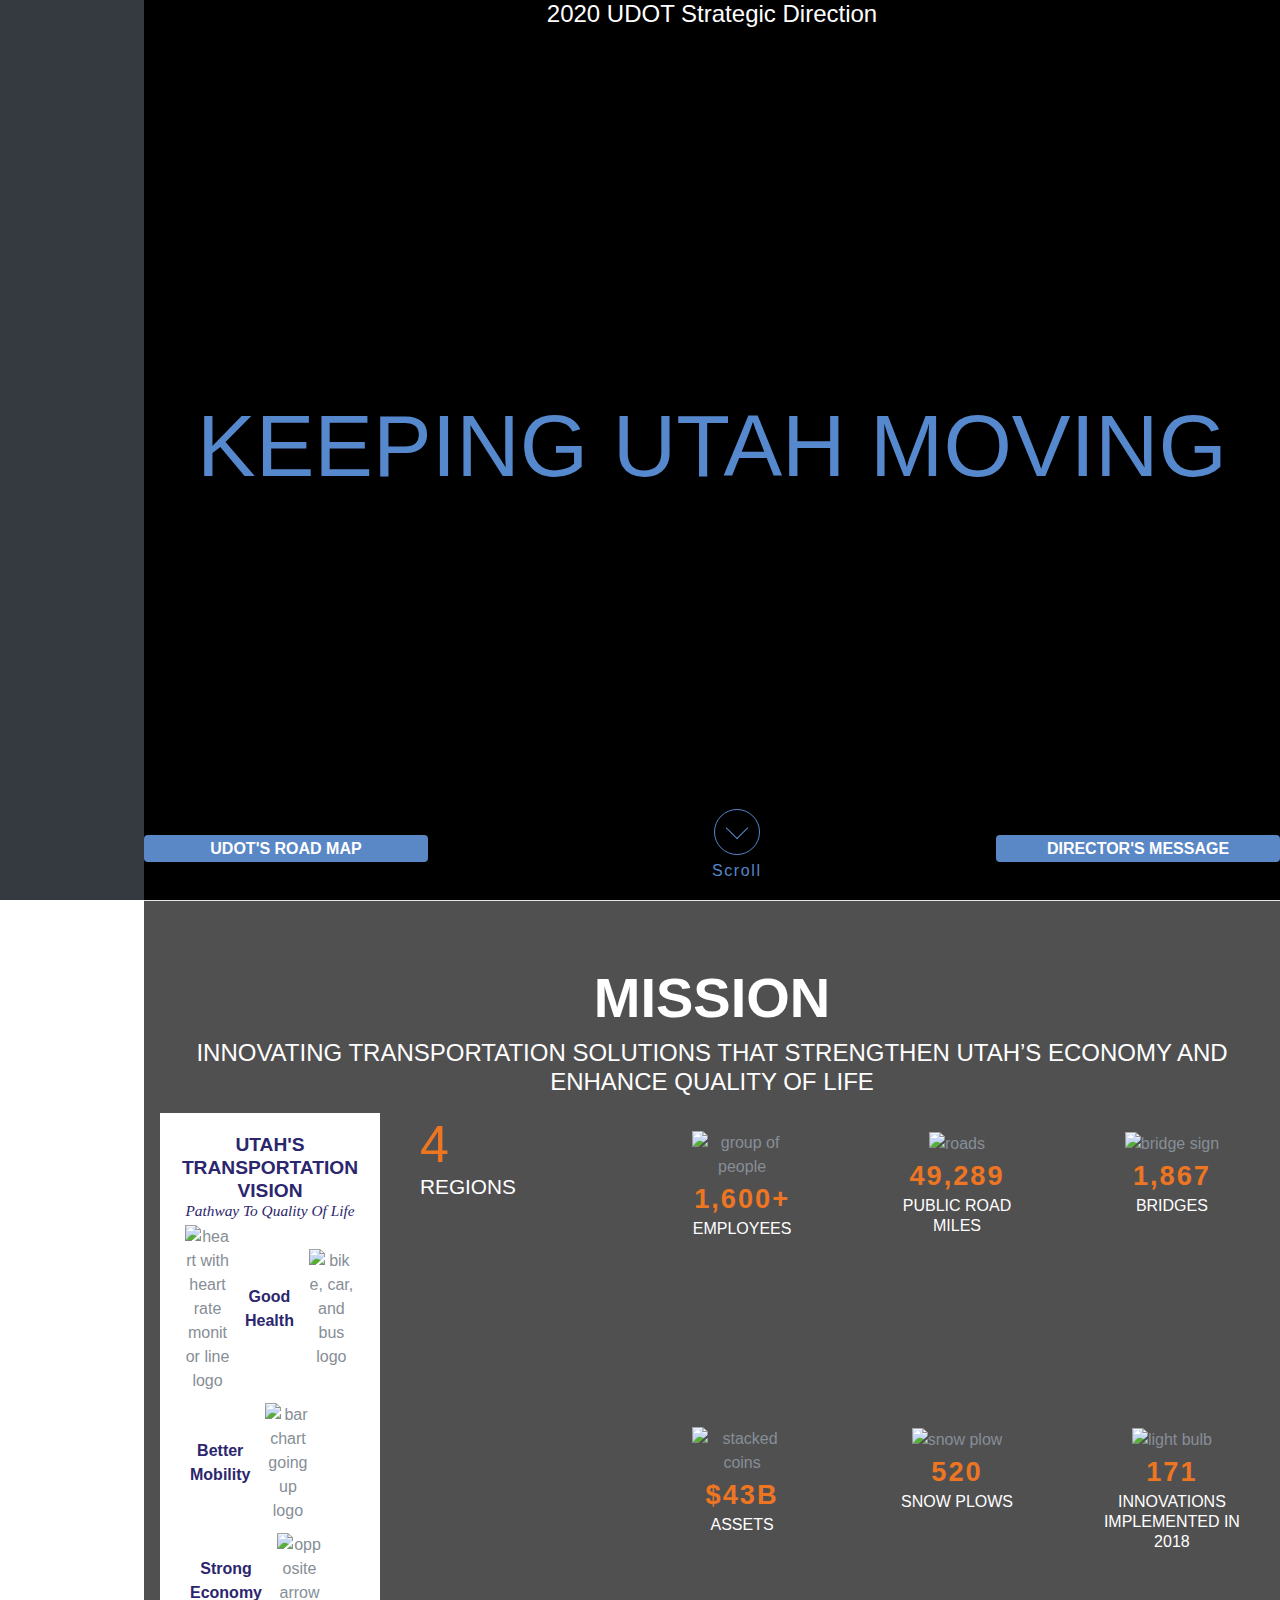
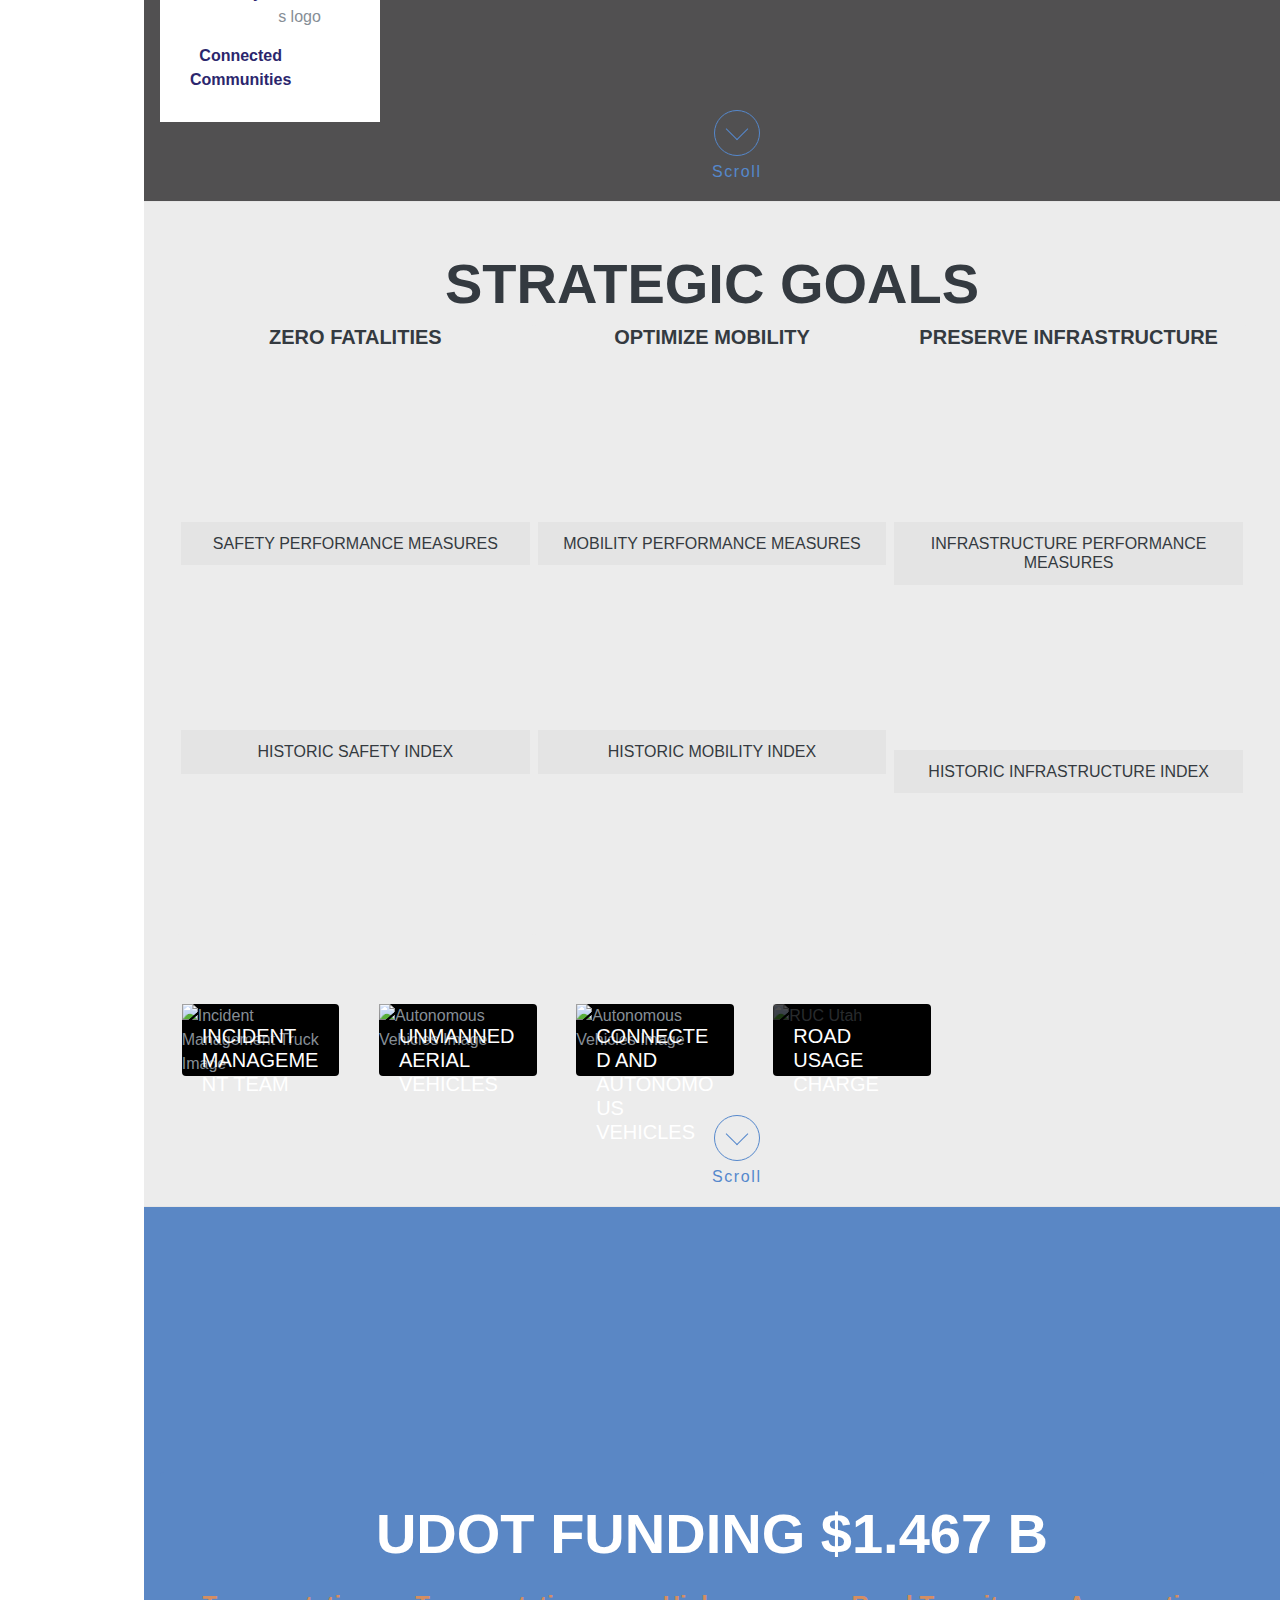
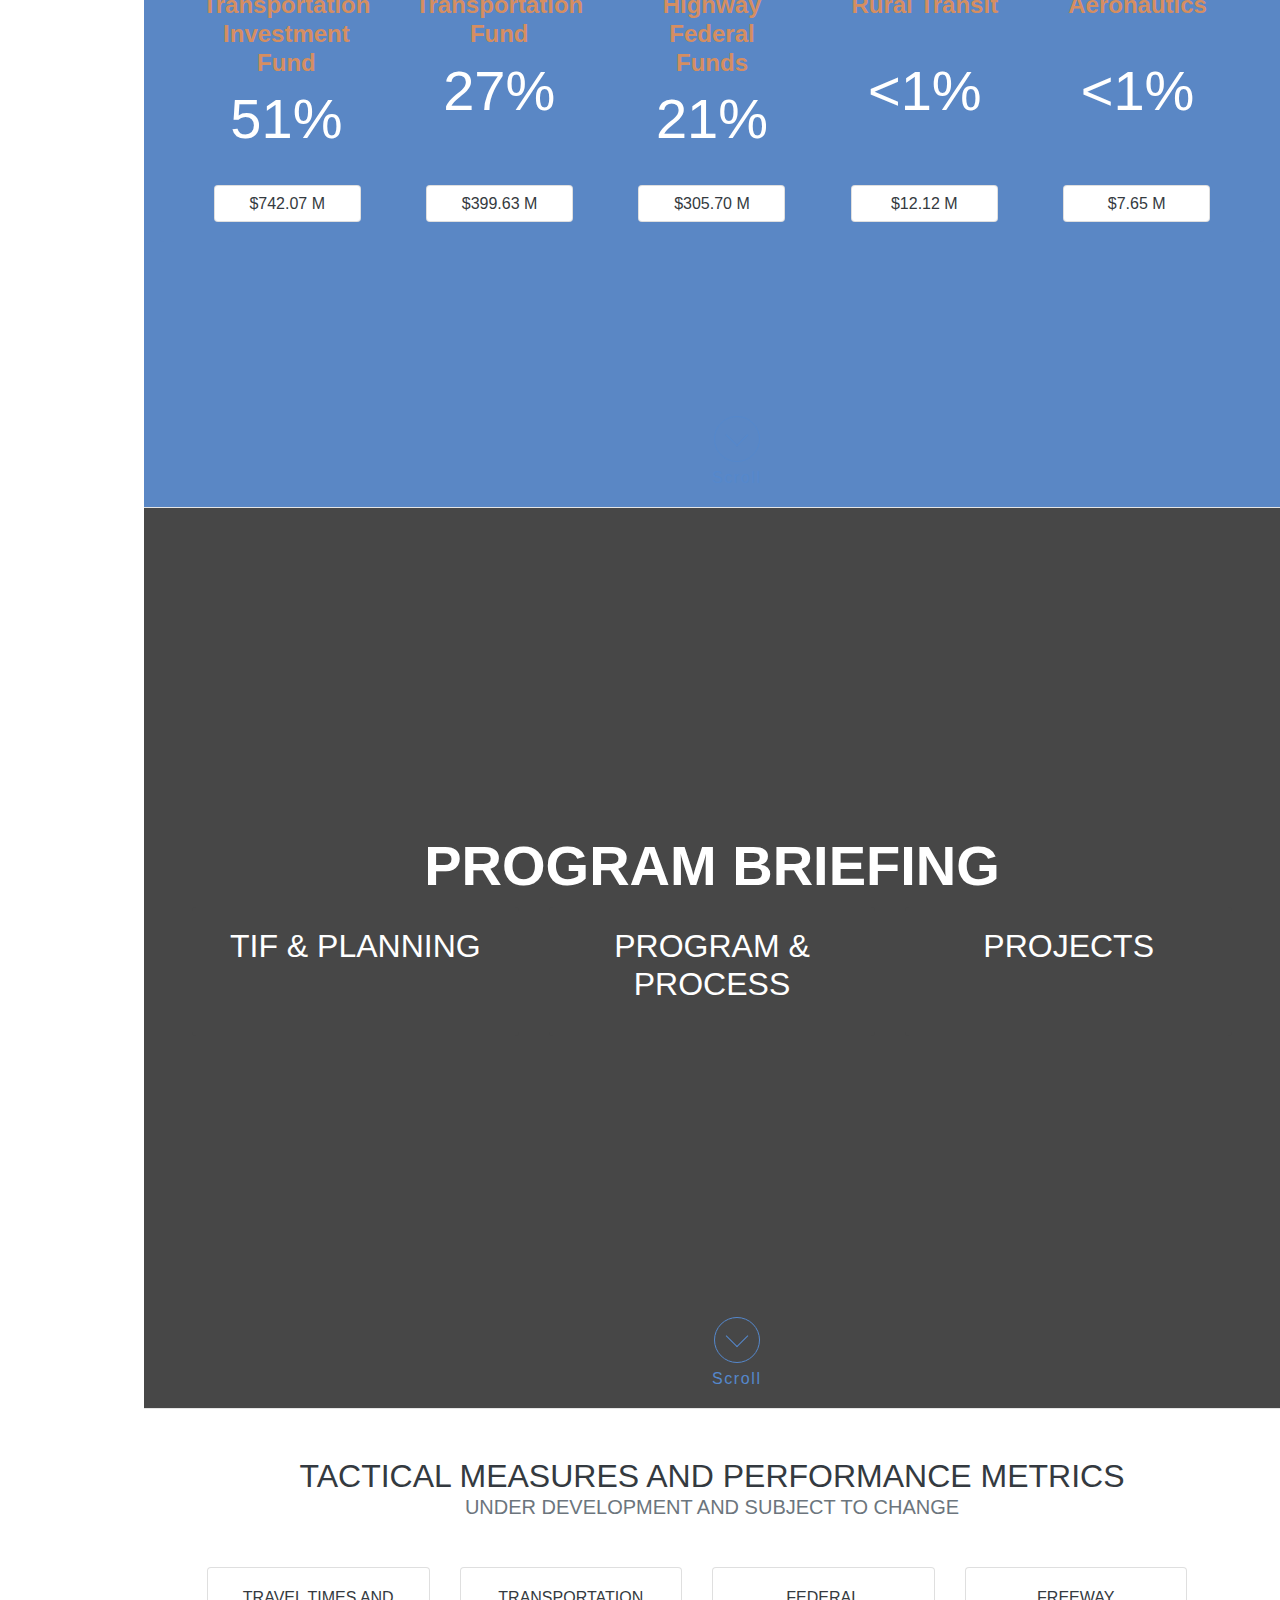
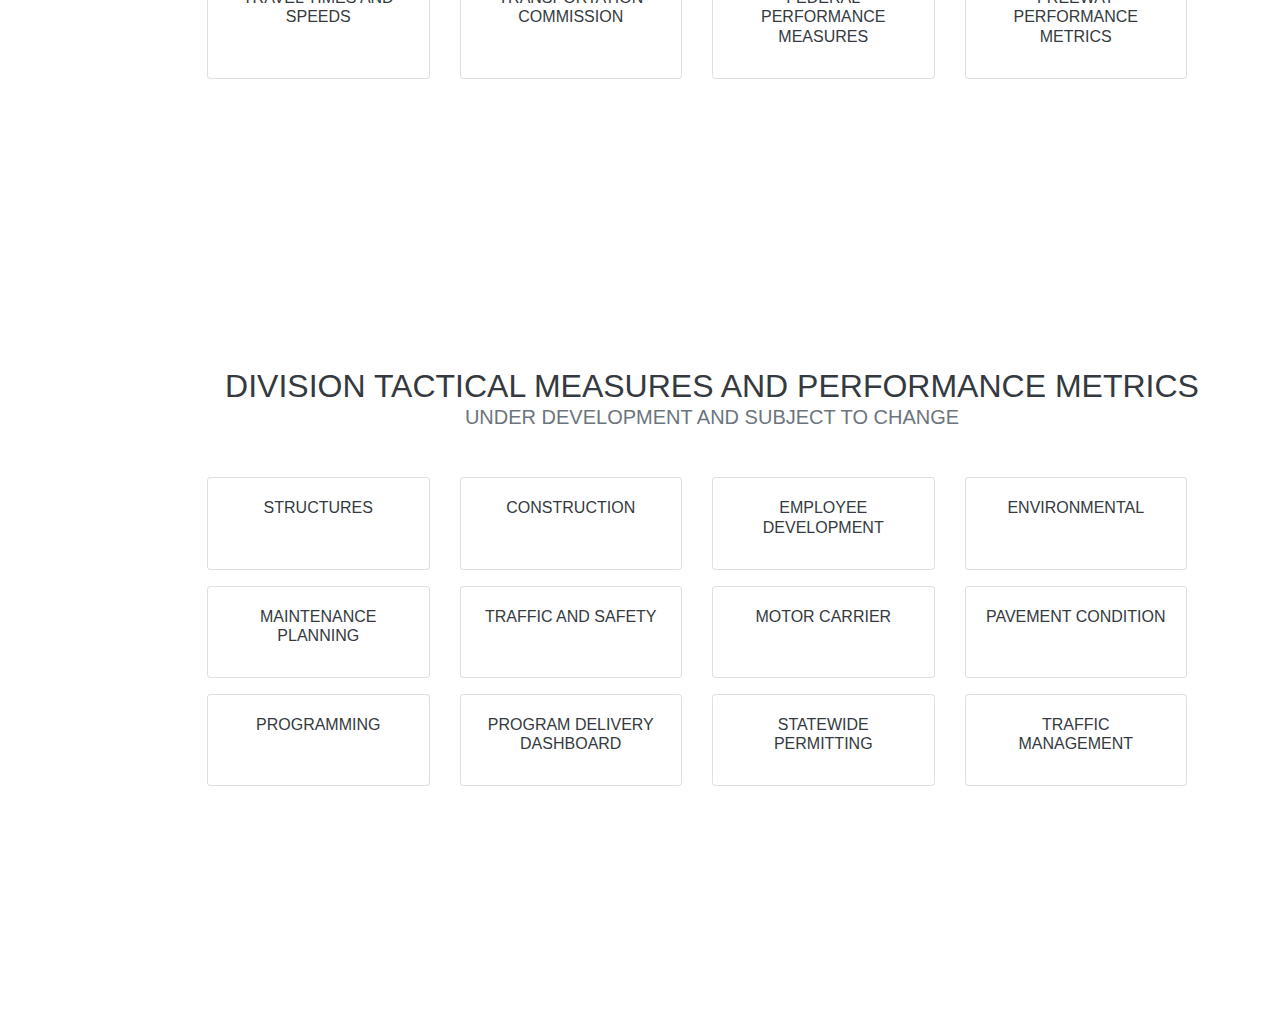
==== commit 6f77c3d6: "copy changes" ====
--- a/index.html
+++ b/index.html
@@ -179,7 +179,7 @@
                   <div class="section strategicgoals">
                     <h5>Strategic Goals</h5>
                     <h6>zero crashes, injuries and fatalities</h6>
-                    <p>UDOT is committed to safety, and we won't rest until we achieve zerio crashes, zero injuries and zero fatalities.</p>
+                    <p>UDOT is committed to safety, and we won't rest until we achieve zero crashes, zero injuries and zero fatalities.</p>
                     <h6>preserve infrastructure</h6>
                     <p>We believe good roads cost less, and through proactive preservation we maximize the value of our infrastructure investment for today and the future.</p>
                     <h6>optimize mobility</h6>
@@ -824,7 +824,7 @@
                   <ul class="nav nav-pills mb-3 nav-fill" id="pills-tab" role="tablist">
                     <li class="nav-item pillslanding">
                       <a class="nav-link" id="pills-landing-tab" data-toggle="pill" href="#pills-landing" role="tab" aria-controls="pills-landing" aria-selected="false">
-                        <h2 class="font-weight-bold text-white">UDOT Funding $1.98 B</h2>
+                        <h2 class="font-weight-bold text-white">UDOT Funding $1.467 B</h2>
                       </a>
                     </li>
                     <li class="nav-item">
@@ -836,13 +836,13 @@
                     <li class="nav-item">
                       <a class="nav-link" id="pills-tf-tab" data-toggle="pill" href="#pills-tf" role="tab" aria-controls="pills-tf" aria-selected="false">
                         <h4 class="h-25 font-weight-bold text-transform-none flapjack-white text-orange">Transportation <br />Fund</h4>
-                        <h2 class="fundingPercent text-white">29%</h2>
+                        <h2 class="fundingPercent text-white">27%</h2>
                       </a>
                     </li>
                     <li class="nav-item">
                       <a class="nav-link" id="pills-hff-tab" data-toggle="pill" href="#pills-hff" role="tab" aria-controls="pills-hff" aria-selected="false">
                         <h4 class="h-25 font-weight-bold text-transform-none flapjack-white text-orange">Highway Federal <br />Funds</h4>
-                        <h2 class="fundingPercent text-white">19%</h2>
+                        <h2 class="fundingPercent text-white">21%</h2>
                       </a>
                     </li>
                     <li class="nav-item">
@@ -867,7 +867,7 @@
                             <div class="card-body p-0">
                               <div class="row no-gutters align-items-center">
                                 <div class="col text-center">
-                                  <div class="h6 m-0 text-dark">$1.04 B</div>
+                                  <div class="h6 m-0 text-dark">$742.07 M</div>
                                 </div>
                               </div>
                             </div>
@@ -878,7 +878,7 @@
                             <div class="card-body p-0">
                               <div class="row no-gutters align-items-center">
                                 <div class="col text-center">
-                                  <div class="h6 m-0 text-dark">$587.8 M</div>
+                                  <div class="h6 m-0 text-dark">$399.63 M</div>
                                 </div>
                               </div>
                             </div>
@@ -889,7 +889,7 @@
                             <div class="card-body p-0">
                               <div class="row no-gutters align-items-center">
                                 <div class="col text-center">
-                                  <div class="h6 m-0 text-dark">$329.3 M</div>
+                                  <div class="h6 m-0 text-dark">$305.70 M</div>
                                 </div>
                               </div>
                             </div>
@@ -936,7 +936,7 @@
                                 <div class="col-md-6">
                                   <div class="card h-100 no-border udot-bg-3">
                                     <div class="card-body">
-                                      <img  class="card-img-top" src="img/tif revenue pie chart.png" alt="Transportation Investment Fund Estimated Revenue Chart shows that the total revenue is $1042887158. 60% of that total comes from sales tax. 29% of that total comes from bond proceeds. 8% of the total comes from motor vehicle registration and 3% comes from motor fuel or special fuel." title="Transportation Investment Fund Estimated Revenue Chart shows that the total revenue is $1042887158. 60% of that total comes from sales tax. 29% of that total comes from bond proceeds. 8% of the total comes from motor vehicle registration and 3% comes from motor fuel or special fuel.">
+                                      <img  class="card-img-top" src="img/tif revenue pie chart.png" alt="Transportation Investment Fund Estimated Revenue Chart shows that the total revenue is $742,070,303. 84% of that total comes from sales tax. 12% of the total comes from motor vehicle registration and 4% comes from motor fuel or special fuel." title="Transportation Investment Fund Estimated Revenue Chart shows that the total revenue is $742,070,303. 84% of that total comes from sales tax. 12% of the total comes from motor vehicle registration and 4% comes from motor fuel or special fuel.">
                                     </div>
                                   </div>
                                 </div>
@@ -967,10 +967,6 @@
                                           <tr>
                                             <td>2009 Registration Increase</td>
                                             <td>58,380,344</td>
-                                          </tr>
-                                          <tr>
-                                            <td>Estimated Bond Proceeds</td>
-                                            <td>300,816,855</td>
                                           </tr>
                                       </table>
                                       <table>
@@ -983,9 +979,11 @@
                                         </tr>
                                         <tr>
                                           <td>Total TIF Revenue</td>
-                                          <td>1,042,887,158</td>
-                                        </tr>
-                                      </table>
+                                          <td>742,070,303</td>
+                                        </tr>
+                                      </table>
+                                      
+                                      <p>*Estimated Bond Proceeds $300M</p>
                                     </div>
                                   </div>
                                 </div>
@@ -1172,16 +1170,24 @@
                                       </table>
                                       <table>
                                         <tr>
-                                          <td>SubTotal for B&C Calculation</td>
+                                          <td>SubTotal for B & C Calculation</td>
                                           <td>629,408,488</td>
+                                        </tr>
+                                        <tr class="highlight-negative">
+                                          <td>Less amount transferred to B & C</td>
+                                          <td> - 186,259,288</td>
+                                        </tr>
+                                        <tr class="highlight-negative">
+                                          <td>Less amount transferred to Other Agencies</td>
+                                          <td> - 11,920,900</td>
                                         </tr>
                                         <tr class="highlight-negative">
                                           <td>Less amount transferred to TIF</td>
                                           <td> - 31,601,603</td>
                                         </tr>
                                         <tr>
-                                          <td>Total Transportation Funds</td>
-                                          <td>597,806,885</td>
+                                          <td>UDOT Transportation Funds</td>
+                                          <td>399,626,697</td>
                                         </tr>
                                       </table>
                                     </div>
@@ -1194,7 +1200,7 @@
                                 <div class="col-md-4">
                                   <div class="card h-100 no-border udot-bg-3">
                                     <div class="card-body">
-                                      <img  class="card-img-top" src="img/tf expenditures pie chart 1.png" alt="Transportation Fund Estimates Expenditures Fiscal Year 2020 shows 30% B&C Roads, 23% Construction Management, 26% Operations/Equipment, 6% Support Services, 5% Transfer to TIF, 4% Region Management, 4% Engineering Services, 2% Other Agencies, and less than 1% Safe Sidewalk" title="Transportation Fund Estimates Expenditures Fiscal Year 2020 shows 30% B&C Roads, 23% Construction Management, 26% Operations/Equipment, 6% Support Services, 5% Transfer to TIF, 4% Region Management, 4% Engineering Services, 2% Other Agencies, and less than 1% Safe Sidewalk">
+                                      <img  class="card-img-top" src="img/tf expenditures pie chart 1.png" alt="Transportation Fund Estimated Expenditures Fiscal Year 2020 shows 30% B & C Roads, 23% Construction Management, 26% Operations/Equipment, 6% Support Services, 5% Transfer to TIF, 4% Region Management, 4% Engineering Services, 2% Other Agencies, and less than 1% Safe Sidewalk" title="Transportation Fund Estimated Expenditures Fiscal Year 2020 shows 30% B & C Roads, 23% Construction Management, 26% Operations/Equipment, 6% Support Services, 5% Transfer to TIF, 4% Region Management, 4% Engineering Services, 2% Other Agencies, and less than 1% Safe Sidewalk">
                                     </div>
                                   </div>
                                 </div>
@@ -1234,6 +1240,10 @@
                                         <thead>
                                           <th>37%</th>
                                         </thead>
+                                        <tr>
+                                          <td>UDOT Transportation Funds</td>
+                                          <td>3XX,XXX,XXX</td>
+                                        </tr>
                                         <tr class="highlight-negative">
                                           <td>B & C Roads</td>
                                           <td>186,259,288</td>
@@ -1247,7 +1257,7 @@
                                           <td>31,601,600</td>
                                         </tr>
                                         <tfoot>
-                                          <td>Total Transportation Funds</td>
+                                          <td>Transportation Fund (Total)</td>
                                           <td>629,408,488</td>
                                         </tfoot>
                                       </table>
@@ -1964,9 +1974,7 @@
     <script src="https://maxcdn.bootstrapcdn.com/bootstrap/4.0.0/js/bootstrap.min.js"></script>
     <!-- Plugin JavaScript -->
     <script src="https://cdnjs.cloudflare.com/ajax/libs/jquery-easing/1.4.1/jquery.easing.min.js"></script>
-    <!-- Plugin for Charts.js -->
-    <!-- alt cdn https://cdnjs.cloudflare.com/ajax/libs/Chart.js/2.1.0/Chart.bundle.min.js-->
-    <script src="https://cdnjs.cloudflare.com/ajax/libs/Chart.js/2.7.3/Chart.bundle.min.js"></script>
+    <script src="https://cdnjs.cloudflare.com/ajax/libs/Chart.js/2.8.0/Chart.js"></script>
     <script src="https://cdnjs.cloudflare.com/ajax/libs/waypoints/4.0.1/jquery.waypoints.min.js"></script>
     <!-- Custom scripts for this template -->
     <script src="js/udotsd.js"></script>
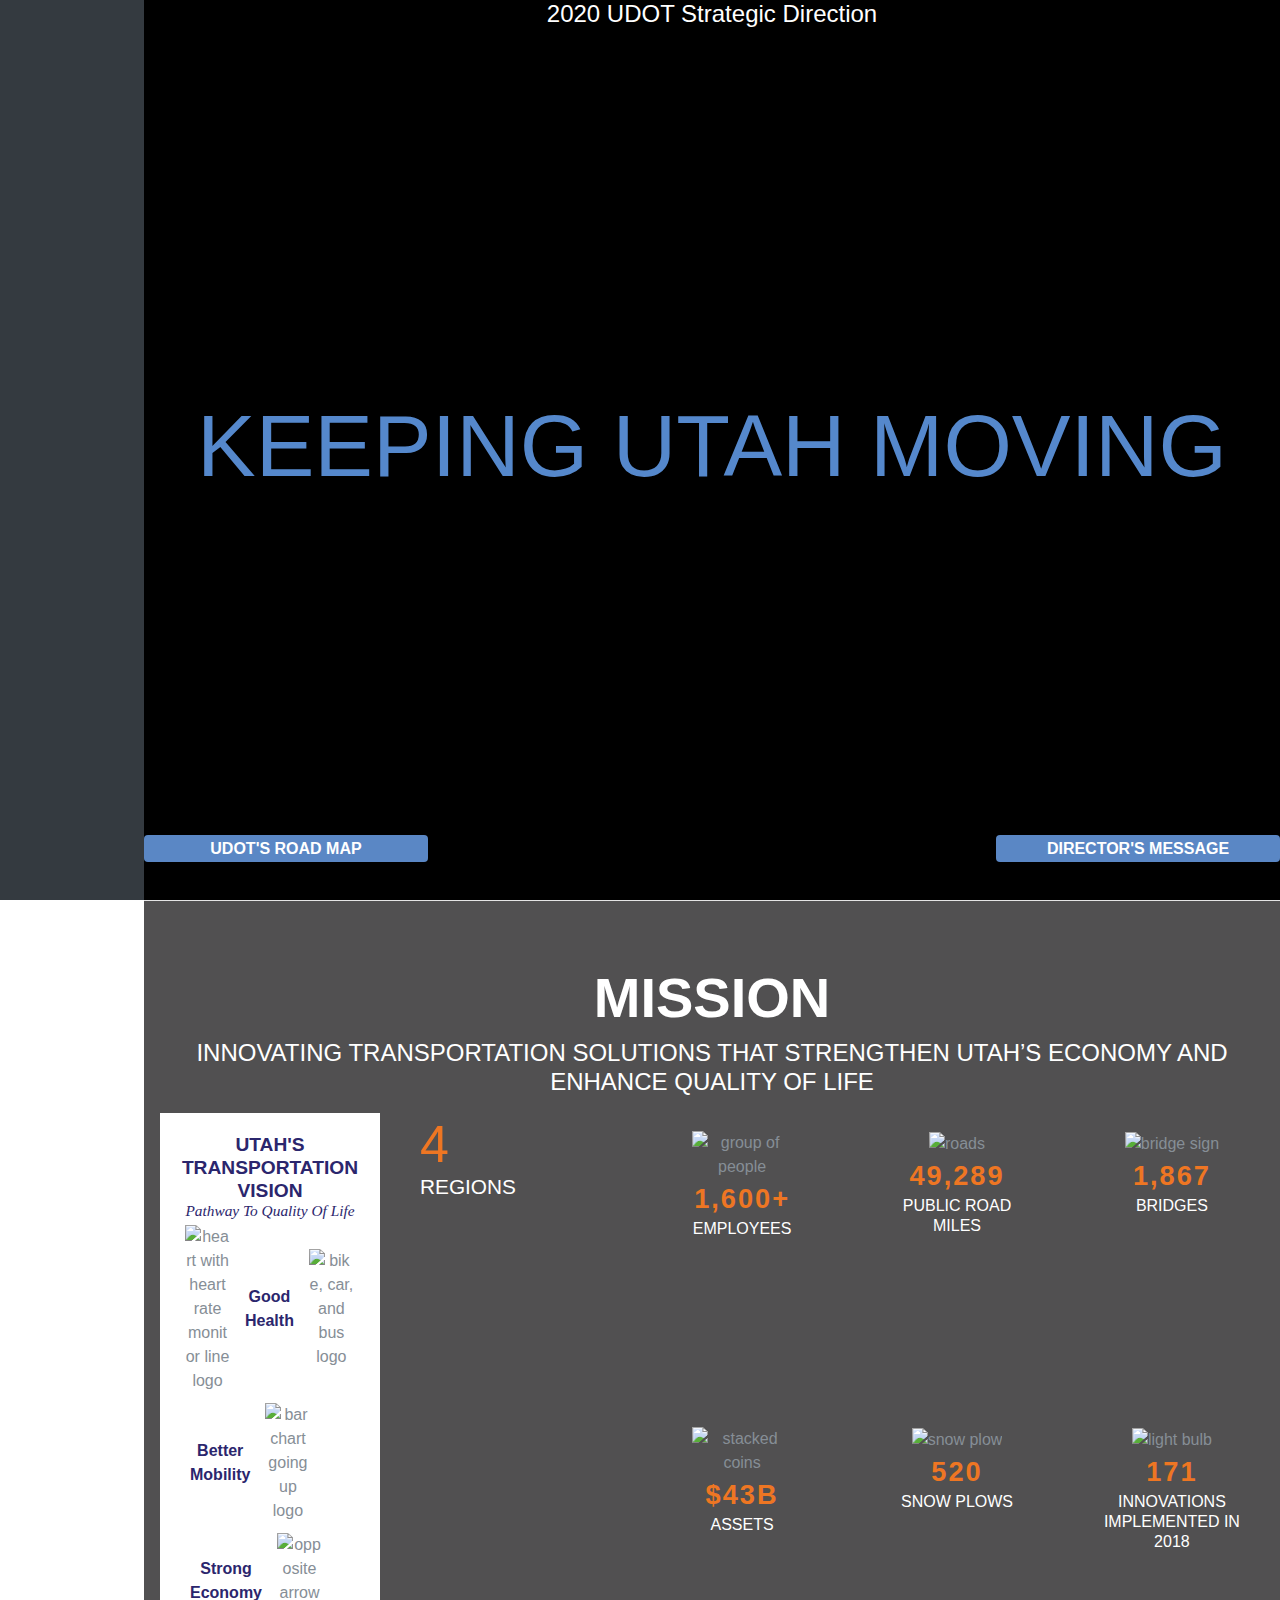
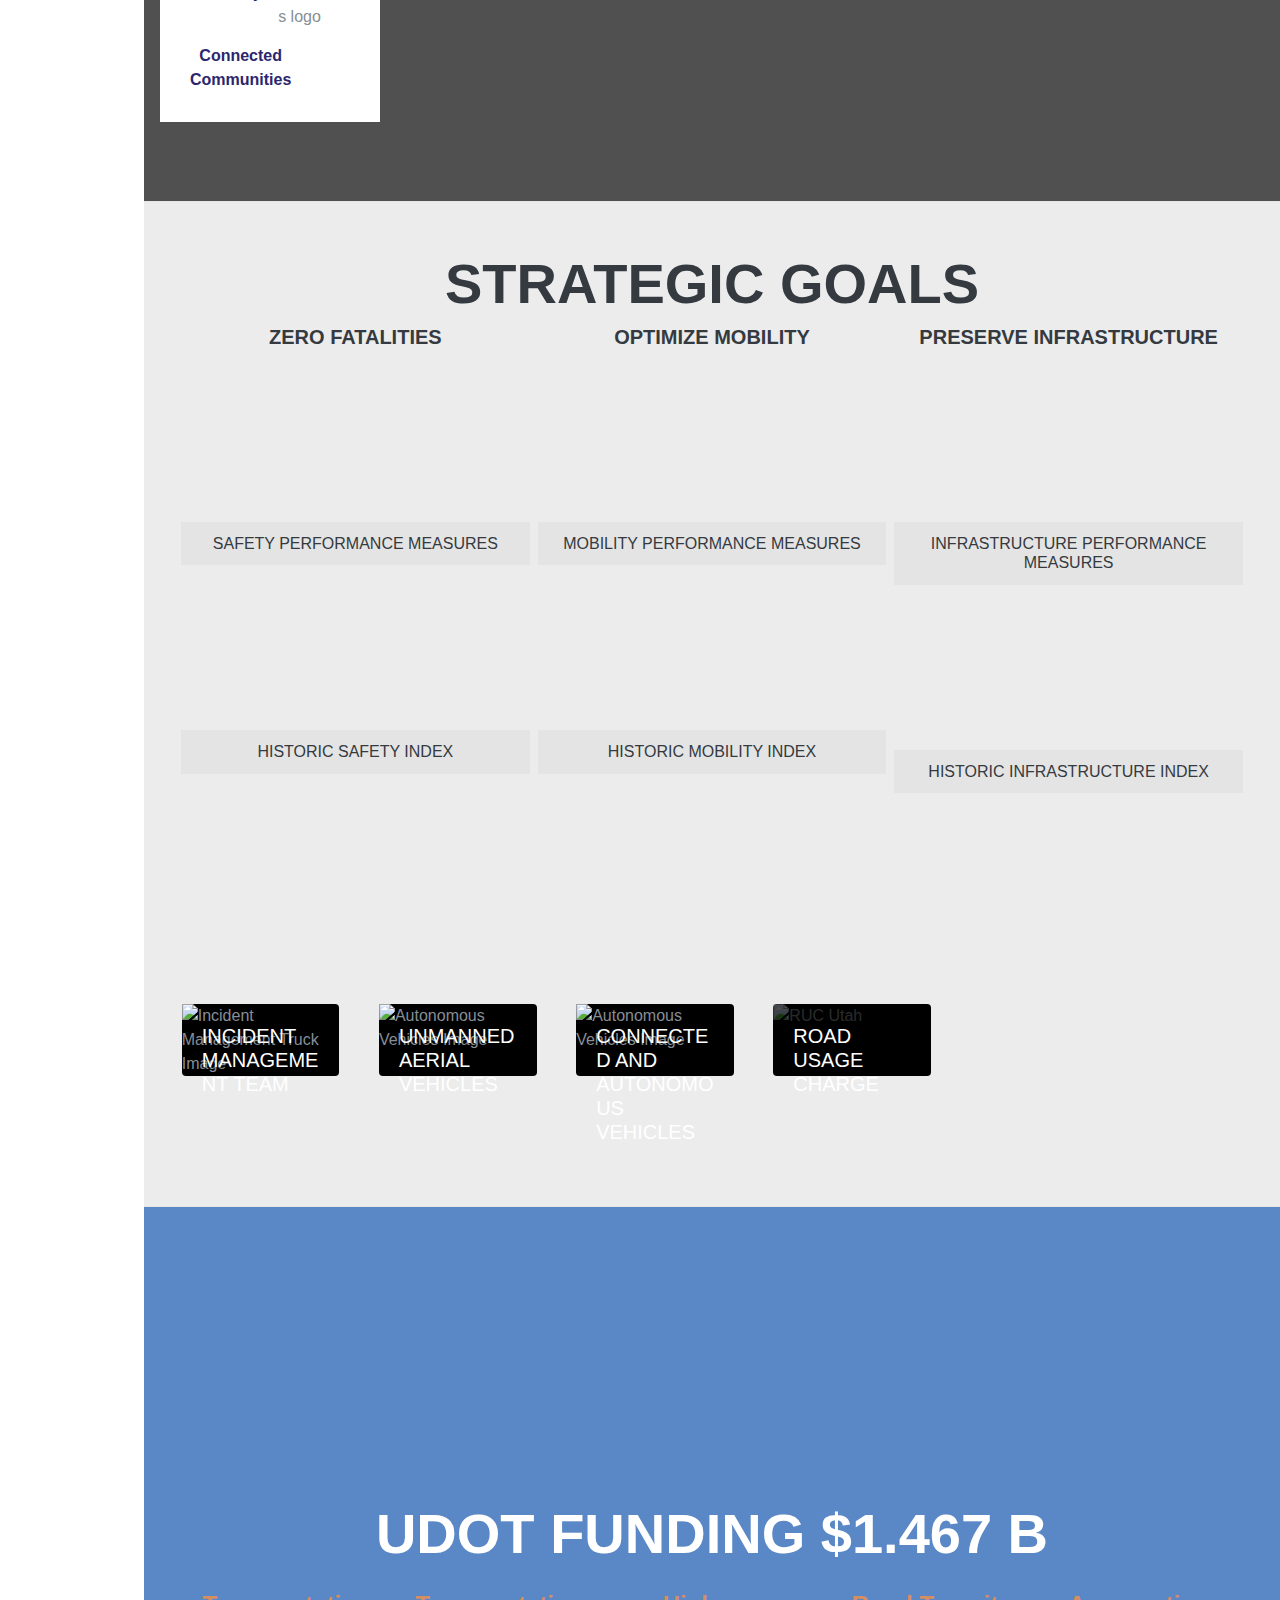
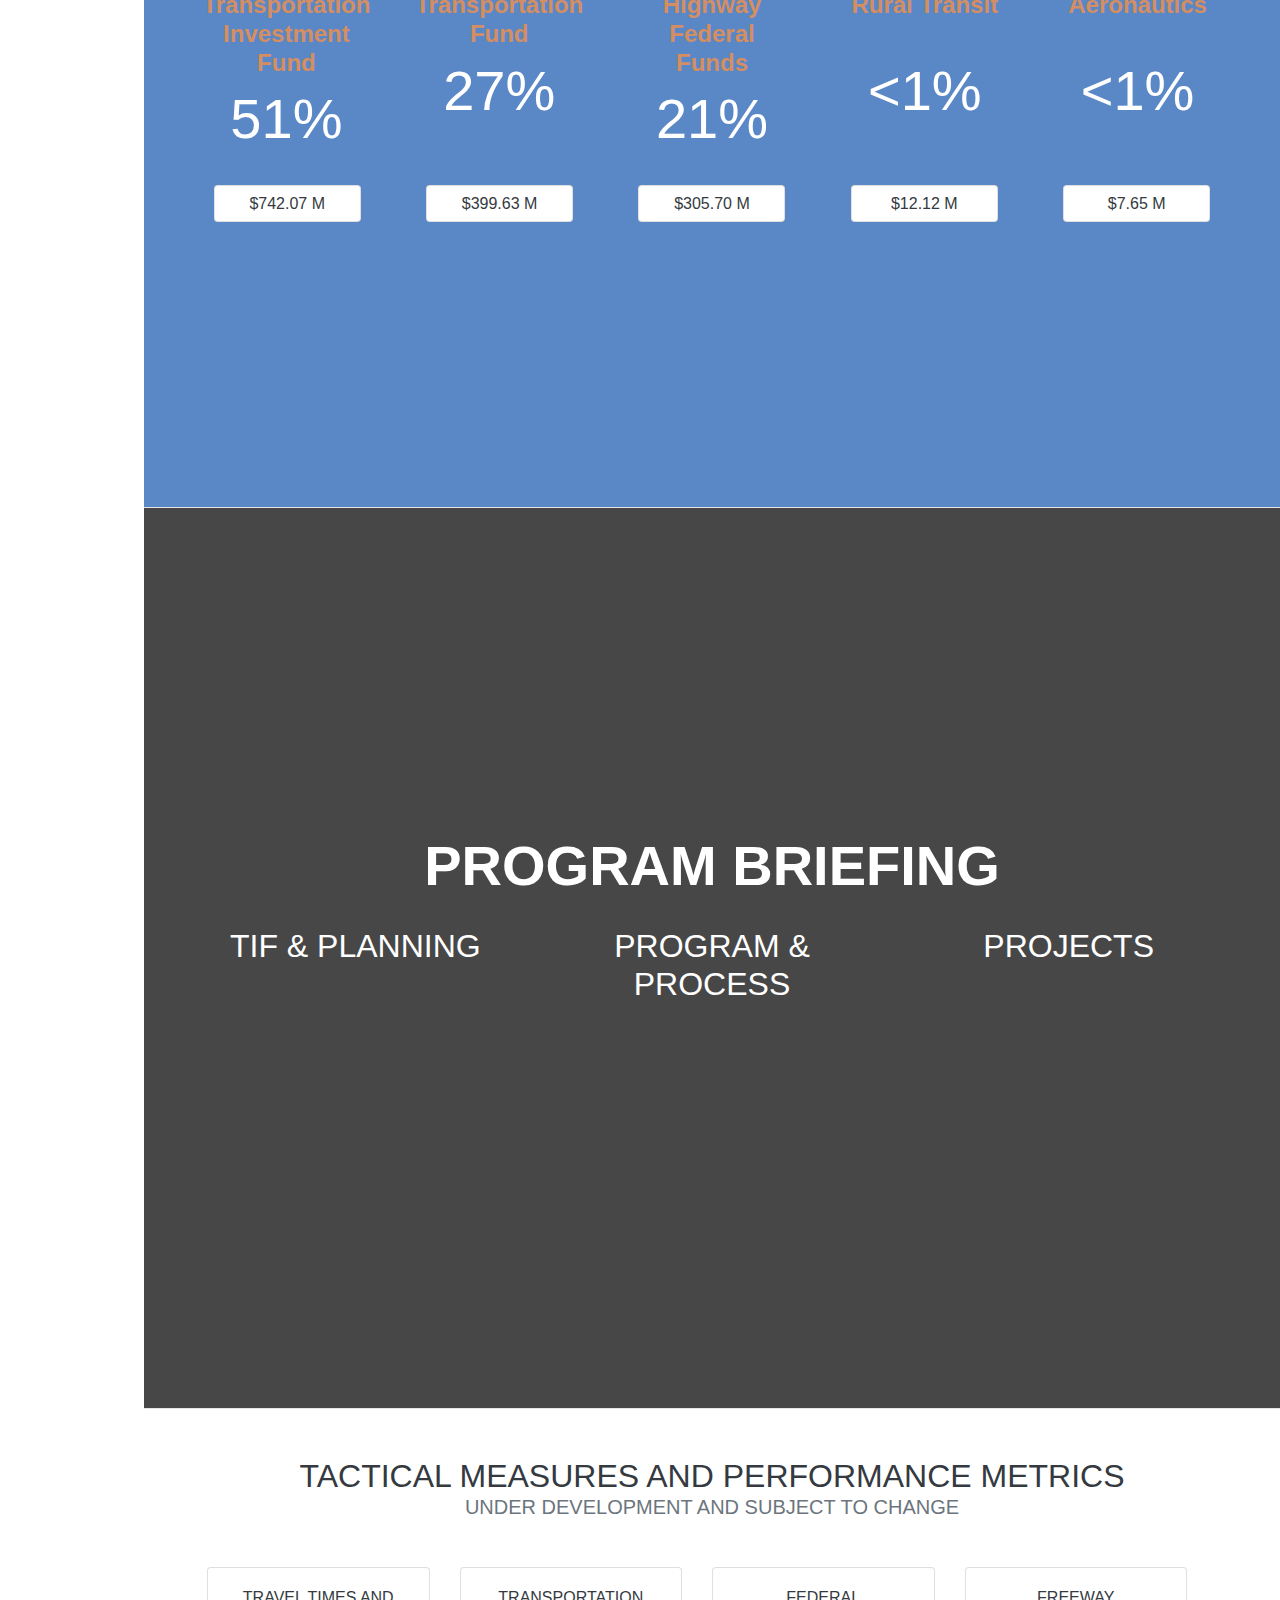
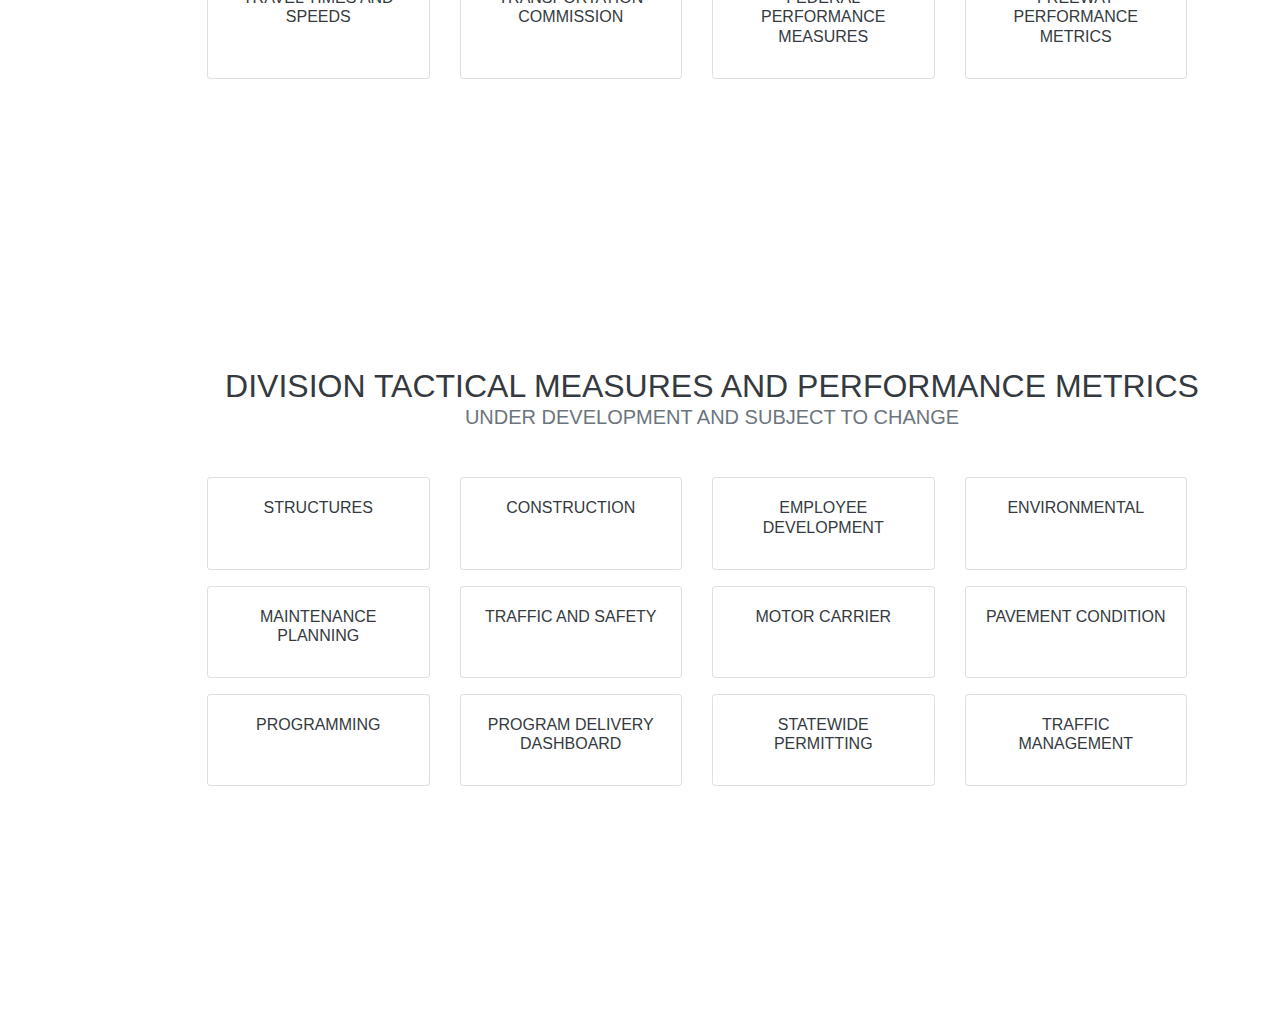
==== commit 87e87037: "scroll buttons" ====
--- a/index.html
+++ b/index.html
@@ -218,7 +218,6 @@
               </div>
             </div>
           </div>
-          <a class="scrollArrow js-scroll-trigger" href="#aboutUDOT"><span></span>Scroll</a>
         </header>
       <hr class="m-0">
       <!--About UDOT Section -->
@@ -571,7 +570,6 @@
             </div>
           <!--About UDOT Part 2 with Stories end as row -->
         </div>
-        <a class="scrollArrow js-scroll-trigger" href="#strategicGoals"><span></span>Scroll</a>
         <!--/.Section Wrapper -->
       </section>
       <!--./About UDOT Section end -->
@@ -807,7 +805,6 @@
         <!--Stories tiles part 2b end-->
         <!--./First Row Under Strategic Direction Ends -->
         </div>
-        <a class="scrollArrow js-scroll-trigger" href="#funding"><span></span>Scroll</a>
         <!--./Section Wrapper -->
       </section>
       <!--./Section on Strategic Goaals ends -->
@@ -1242,7 +1239,7 @@
                                         </thead>
                                         <tr>
                                           <td>UDOT Transportation Funds</td>
-                                          <td>3XX,XXX,XXX</td>
+                                          <td>399,626,697</td>
                                         </tr>
                                         <tr class="highlight-negative">
                                           <td>B & C Roads</td>
@@ -1732,7 +1729,6 @@
           </div>
           <!--./Row Containing tabs for funding end -->
         </div>
-        <a class="scrollArrow js-scroll-trigger" href="#programBriefing"><span></span>Scroll</a>
         <!--./Section Wrapper -->
       </section>
       <!--./Section on Funding ends -->
@@ -1791,7 +1787,6 @@
           </div>
           <hr class="m-5 no-border">
         </div>
-        <a class="scrollArrow js-scroll-trigger" href="#tacticalMeasuresSuplement"><span></span>Scroll</a>
         <!--./Wrapper Div for Program Breifing -->
       </section>
       <!--./Section on Program Briefing -->
@@ -1824,7 +1819,7 @@
                         </div>
                         <div class="card">
                           <div class="card-body">
-                              <a target="_blank" href="https://dashboard.udot.utah.gov/stories/s/UDOT-FHWA-Performance-Measure-Dashboard/7ra2-fcsh/">
+                              <a target="_blank" href="https://federalmeasures-hub.udot.utah.gov/">
                               <h6 class="card-title">Federal Performance Measures</h6>
                                   <i class="fas fa-chart-line fa-5x"></i>
                               </a>
@@ -1855,7 +1850,7 @@
               <div class="card-deck container-fluid">
               <div class="card">
                   <div class="card-body">
-                        <a target="_blank" href="tactical/structures-tactical-measures.html"> <!--Link here-->
+                        <a target="_blank" href="https://structures-hub.udot.utah.gov/"> <!--Link here-->
                               <i class="fas fa-archway fa-2x"></i>
                               <h6 class="card-title">Structures</h6>
                         </a>
@@ -1863,7 +1858,7 @@
               </div>
               <div class="card">
                   <div class="card-body">
-                        <a target="_blank" href="https://dashboard.udot.utah.gov/stories/s/Construction-Tactical-Measures/3qpi-7v6d"> <!--Link here-->
+                        <a target="_blank" href="https://construction-uplan.hub.arcgis.com/"> <!--Link here-->
                               <i class="fas fa-toolbox fa-2x"></i>
                               <h6 class="card-title">Construction</h6>
                         </a>
@@ -1871,7 +1866,7 @@
               </div>
               <div class="card">
                   <div class="card-body">
-                        <a target="_blank" href="https://dashboard.udot.utah.gov/stories/s/fm8h-drr8/"> <!--Link here-->
+                        <a target="_blank" href="https://employeedev-hub.udot.utah.gov/"> <!--Link here-->
                               <i class="fas fa-graduation-cap fa-2x"></i>
                               <h6 class="card-title">Employee Development</h6>
                         </a>
@@ -1939,7 +1934,7 @@
                         </div>
                         <div class="card">
                             <div class="card-body">
-                                  <a target="_blank" href="https://dashboard.udot.utah.gov/stories/s/jme6-b29g"> <!--Link here-->
+                                  <a target="_blank" href="https://projectdelivery-uplan.hub.arcgis.com/"> <!--Link here-->
                                         <i class="fas fa-tachometer-alt fa-2x"></i>
                                         <h6 class="card-title">Program Delivery Dashboard</h6>
                                   </a>
@@ -1955,7 +1950,7 @@
                         </div>
                         <div class="card">
                             <div class="card-body">
-                                <a target="_blank" href="https://dashboard.udot.utah.gov/stories/s/Traffic-Management-Tactical-Measures/w8up-dkii"> <!--Link here-->
+                                <a target="_blank" href="https://trafficmanagement-hub.udot.utah.gov/index.html"> <!--Link here-->
                                     <i class="fas fa-exchange-alt fa-2x"></i>
                                     <h6 class="card-title">Traffic Management</h6>
                                 </a>
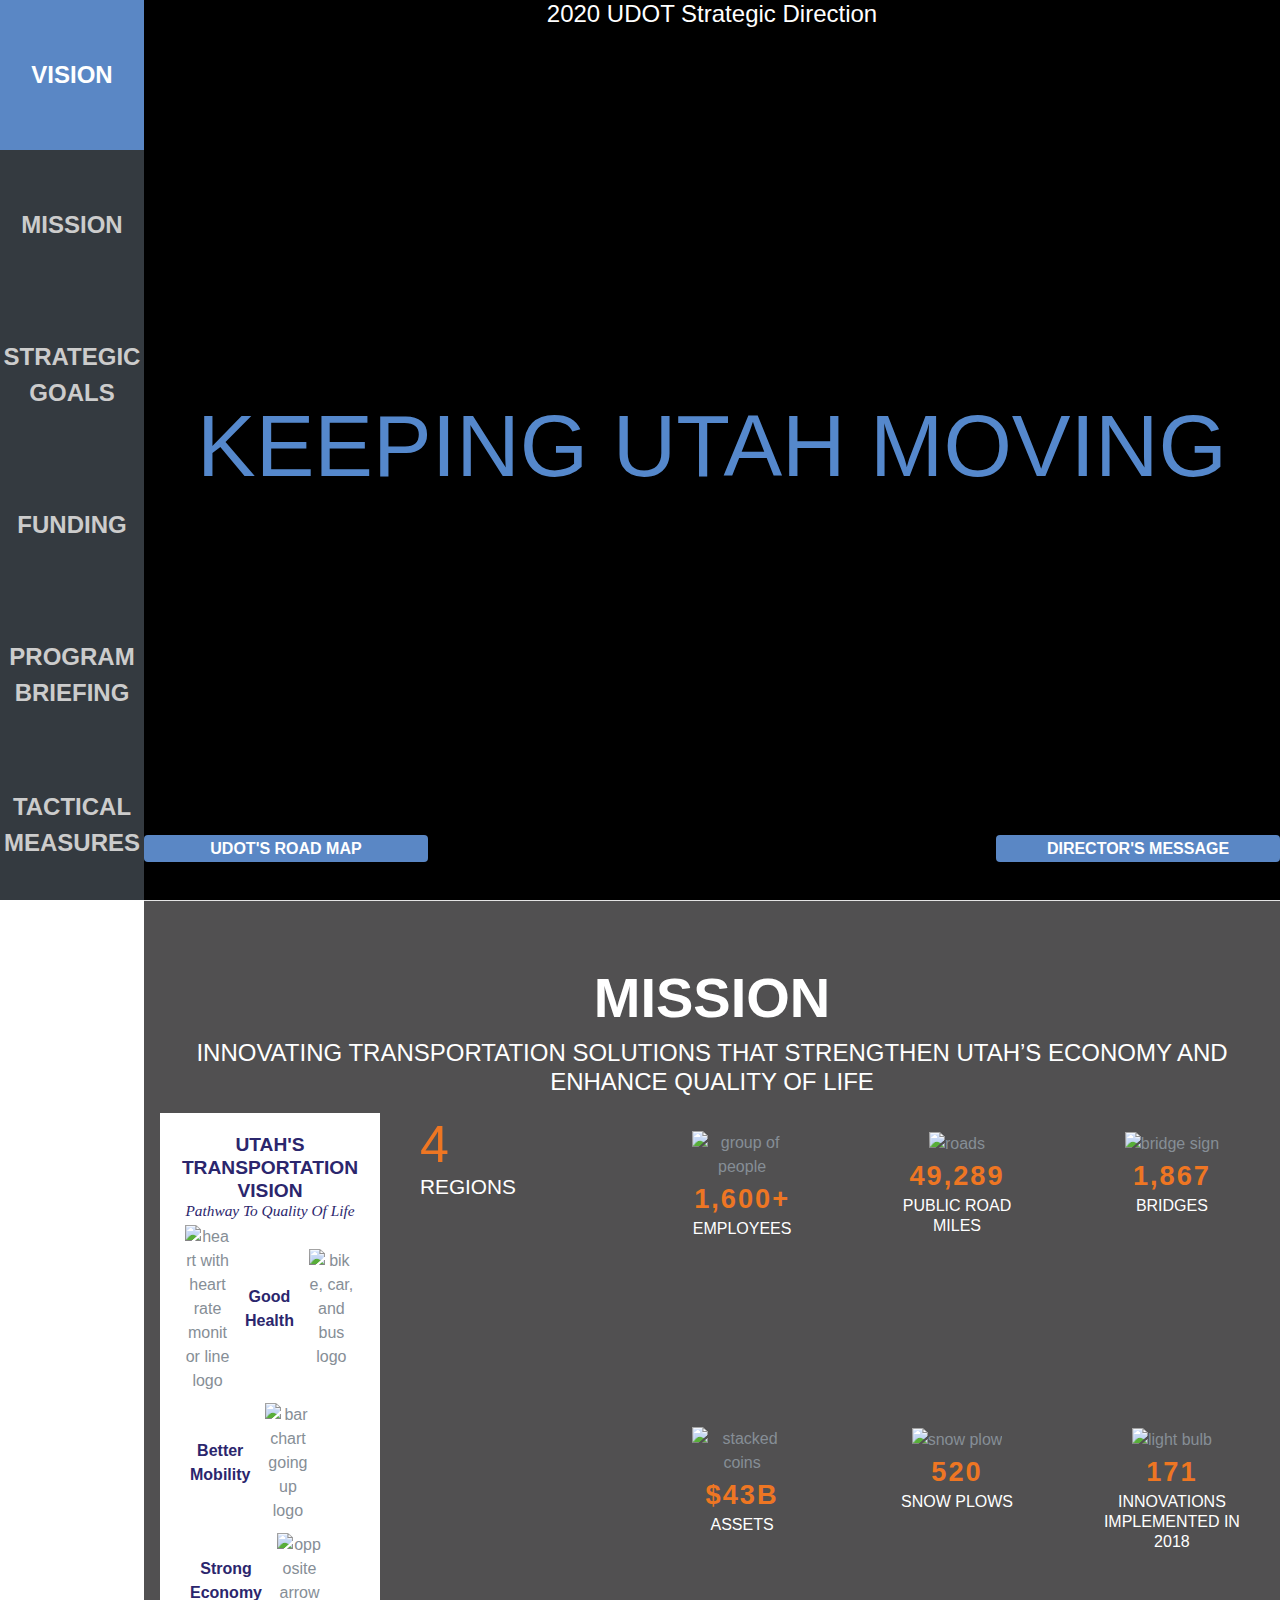
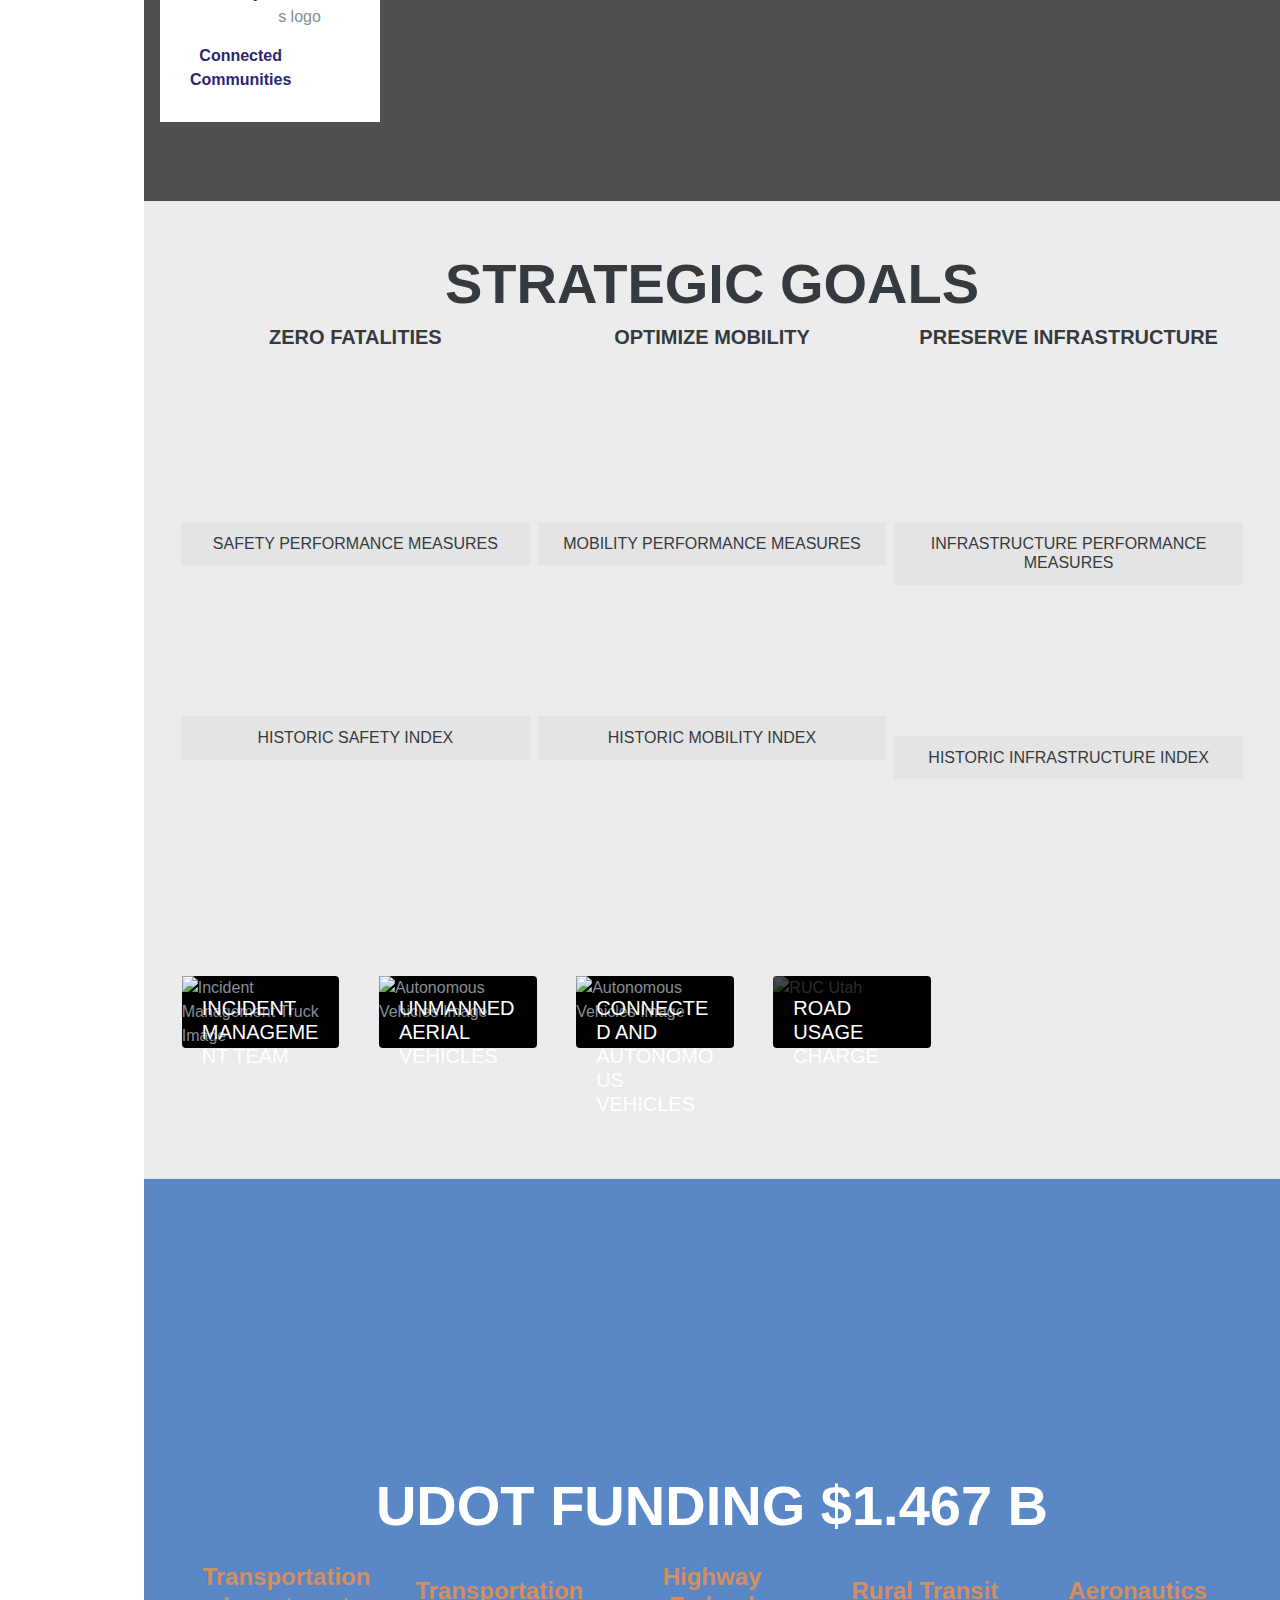
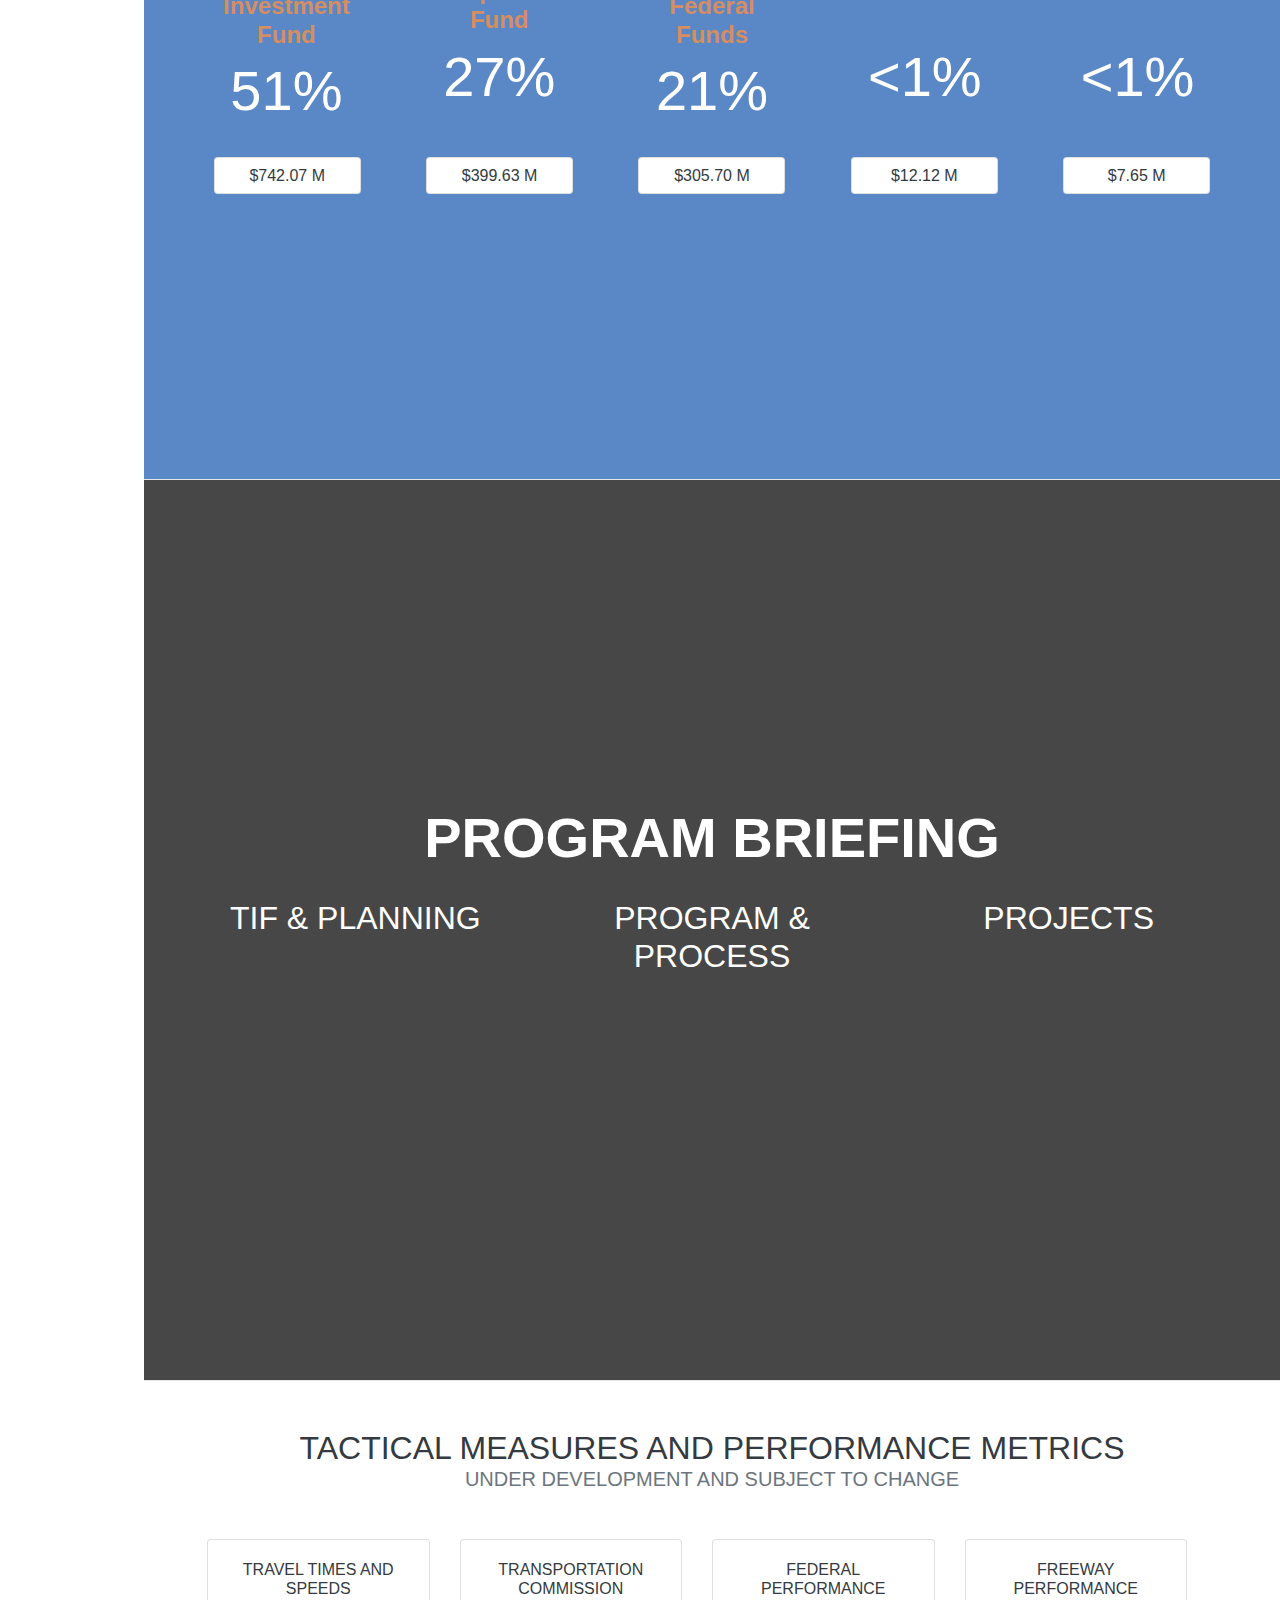
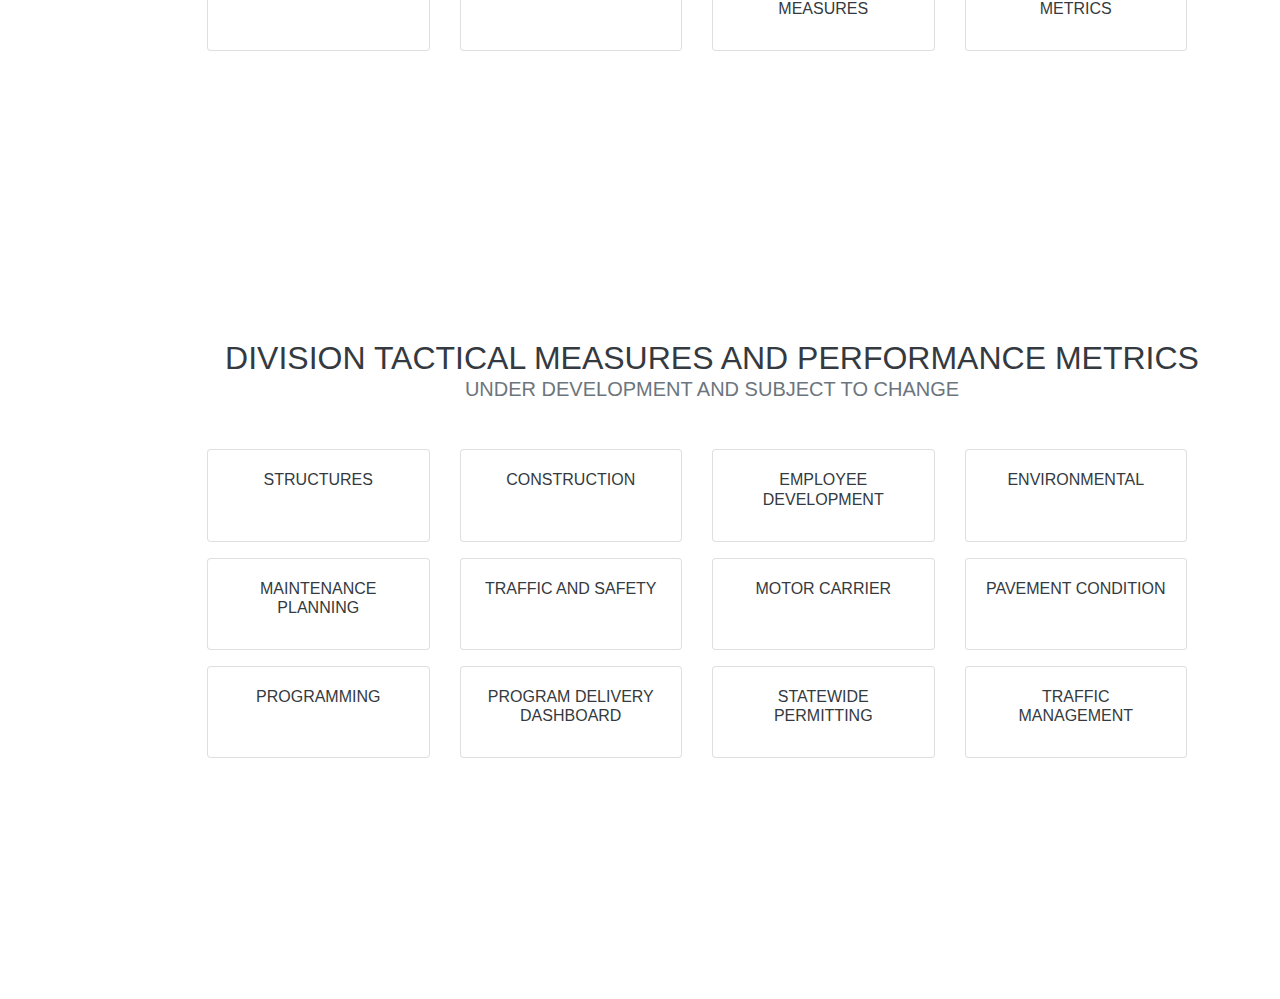
==== commit f49ad526: "sidebar & funding" ====
--- a/index.html
+++ b/index.html
@@ -14,15 +14,6 @@
     <!-- Custom styles for this template -->
     <link href="css/udotsd.css" rel="stylesheet">
     <link rel="stylesheet" href="icomoon/style.css">
-    <!-- Global site tag (gtag.js) - Google Analytics -->
-    <script async src="https://www.googletagmanager.com/gtag/js?id=UA-16502188-1"></script>
-    <script>
-      window.dataLayer = window.dataLayer || [];
-      function gtag(){dataLayer.push(arguments);}
-      gtag('js', new Date());
-
-      gtag('config', 'UA-16502188-1');
-    </script>
   </head>
   <body id="page-top">
     <nav class="navbar navbar-expand-lg navbar-dark bg-dark fixed-top p-0" id="sideNav">
@@ -31,66 +22,12 @@
       </button>
       <div class="collapse navbar-collapse" id="navbarSupportedContent">
         <ul class="navbar-nav">
-          <li class="nav-item">
-            <a class="nav-link js-scroll-trigger p-0" href="#page-top">
-              <div class="overlay-container">
-                <span class="iconspan"><i class="icon-Home icon"></i></span>
-                <div class="overlay">
-                  <div class="overlay-text">Vision</div>
-                </div>
-              </div>
-            </a>
-          </li>
-          <li class="nav-item">
-            <a class="nav-link js-scroll-trigger p-0" href="#aboutUDOT">
-              <div class="overlay-container">
-                <span class="iconspan"><i class="icon-UDOT icon"></i></span>
-                <div class="overlay">
-                  <div class="overlay-text">Mission</div>
-                </div>
-              </div>
-            </a>
-          </li>
-          <li class="nav-item">
-            <a class="nav-link js-scroll-trigger p-0" href="#strategicGoals">
-              <div class="overlay-container">
-                <span class="iconspan"><i class="icon-goal icon"></i></span>
-                <div class="overlay">
-                  <div class="overlay-text">Strategic Goals</div>
-                </div>
-              </div>
-            </a>
-          </li>
-          <li class="nav-item">
-            <a class="nav-link js-scroll-trigger p-0" href="#funding">
-              <div class="overlay-container">
-                <span class="iconspan"><i class="icon-funding icon"></i></span>
-                <div class="overlay">
-                  <div class="overlay-text">Funding</div>
-                </div>
-              </div>
-            </a>
-          </li>
-          <li class="nav-item">
-            <a class="nav-link js-scroll-trigger p-0" href="#programBriefing">
-              <div class="overlay-container">
-                <span class="iconspan"><i class="icon-program-briefing icon"></i></span>
-                <div class="overlay">
-                  <div class="overlay-text">Program Briefing</div>
-                </div>
-              </div>
-            </a>
-          </li>
-          <li class="nav-item">
-            <a class="nav-link js-scroll-trigger p-0" href="#tacticalMeasuresSuplement">
-              <div class="overlay-container">
-                <span class="iconspan"><i class="icon-Tactical icon"></i></span>
-                <div class="overlay">
-                  <div class="overlay-text">Tactical Measures</div>
-                </div>
-              </div>
-            </a>
-          </li>
+          <a class="nav-link js-scroll-trigger p-0 overlay-container" href="#page-top"><li class="nav-item home overlaytext">Vision</li></a>
+          <a class="nav-link js-scroll-trigger p-0 overlay-container" href="#aboutUDOT"><li class="nav-item udot overlaytext">Mission</li></a>
+          <a class="nav-link js-scroll-trigger p-0 overlay-container" href="#strategicGoals"><li class="nav-item goal overlaytext">Strategic goals</li></a>
+          <a class="nav-link js-scroll-trigger p-0 overlay-container" href="#funding"><li class="nav-item funding overlaytext">Funding</li></a>
+          <a class="nav-link js-scroll-trigger p-0 overlay-container" href="#programBriefing"><li class="nav-item programbriefing overlaytext">Program Briefing</li></a>
+          <a class="nav-link js-scroll-trigger p-0 overlay-container" href="#tacticalMeasuresSuplement"><li class="nav-item tactical overlaytext">Tactical Measures</li></a>
         </ul>
       </div>
     </nav>
@@ -1963,6 +1900,14 @@
         </div>
       </section>
     </div>
+    <!-- Global site tag (gtag.js) - Google Analytics -->
+    <script async src="https://www.googletagmanager.com/gtag/js?id=UA-16502188-1"></script>
+    <script>
+      window.dataLayer = window.dataLayer || [];
+      function gtag(){dataLayer.push(arguments);}
+      gtag('js', new Date());
+      gtag('config', 'UA-16502188-1');
+    </script>
     <!-- Bootstrap core JavaScript -->
     <script src="https://code.jquery.com/jquery-3.3.1.min.js"></script>
     <script src="https://cdnjs.cloudflare.com/ajax/libs/popper.js/1.12.9/umd/popper.min.js"></script>
--- a/css/udotsd.css
+++ b/css/udotsd.css
@@ -43,12 +43,6 @@
   vertical-align: middle;
   font-size: 9vh;
 }
-.active div span .icon {
-  color: #5a87c5 !important;
-}
-.iconspan{
-  font-size: 12vh;
-}
 .text-primary {
   color: #5588cc !important;
 }
@@ -181,8 +175,52 @@
 #sideNav .navbar-toggler:focus {
   outline-color: #d48a6e;
 }
-#sideNav .nav-item {
+#sideNav .navbar-collapse .navbar-nav li.nav-item{
+  font-size: 1.5em;
   height: 16.66vh;
+  font-weight: 900;
+  text-transform: uppercase;
+  color: #ccc;
+  display: flex;
+  justify-content: center;
+  flex-direction: column;
+}
+#sideNav .navbar-collapse .navbar-nav li.nav-item:after{
+  font-family: 'icomoon' !important;
+  position: absolute;
+  margin: 0 10%;
+  opacity: .2;
+  font-size: 5em;
+  font-weight: 100;
+}
+#sideNav .navbar-collapse .navbar-nav li.nav-item:hover, #sideNav .navbar-collapse .navbar-nav .active li.nav-item{
+  background-color:#5a87c5;
+  color:#fff;
+}
+#sideNav .navbar-collapse .navbar-nav a:hover{
+  text-decoration: none;
+  color:#fff;
+}
+#sideNav .navbar-collapse .navbar-nav li.home:after{
+  content: "\e919";
+}
+#sideNav .navbar-collapse .navbar-nav li.udot:after{
+  content: "\e921";
+}
+#sideNav .navbar-collapse .navbar-nav li.goal:after{
+  content: "\e918";
+}
+#sideNav .navbar-collapse .navbar-nav li.funding:after{
+  content: "\e900";
+}
+#sideNav .navbar-collapse .navbar-nav li.programbriefing:after{
+  content: "\e91e";
+}
+#sideNav .navbar-collapse .navbar-nav li.tactical:after{
+  content: "\e920";
+}
+#sideNav .navbar-collapse .navbar-nav li.nav-item:hover:after, #sideNav .navbar-collapse .navbar-nav .active li.nav-item:after{
+  content:none;
 }
 .overlay-container {
   position: relative;
@@ -223,6 +261,9 @@
 }
 section.udotsd-section div.tab-content#pills-tabContent div.tab-pane#pills-landing div.row{
   padding: 0 1rem; 
+}
+section.udotsd-section ul.nav.nav-pills.mb-3.nav-fill#pills-tab{
+  align-items: center;
 }
 section.udotsd-section ul.nav.nav-pills.mb-3.nav-fill#pills-tab li.nav-item{
   width:20%;
@@ -730,10 +771,13 @@
   font-size: 0.8rem;
 }
 .finance td:nth-child(2){
-text-align: right;
+  text-align: right;
 }
 .finance thead td {
   font-weight: bold;
+}
+#nav-revenue p{
+  color: #fff;
 }
 section.udotsd-section {
   padding-top: 3rem !important;
@@ -843,13 +887,16 @@
 /*End Floating Cards*/
 .goal-chart-container {
   position: relative;
-  margin: auto;
-  height: 90%;
-  width: 90%;
+  margin: -7px;
 }
 #strategies-tabs ul .nav-item {
   position: relative;
   cursor: pointer;
+}
+iframe.powerbi{
+  width: 100%;
+  height: 400px;
+  border:none;
 }
 .slide-me-up {
   position: absolute;
@@ -1260,9 +1307,6 @@
     flex-direction: column;
     width: 100%;
   }
-  #sideNav .navbar-collapse .navbar-nav .nav-item {
-    display: block;
-  }
   #sideNav .navbar-collapse .navbar-nav .nav-item .nav-link {
     display: block;
   }
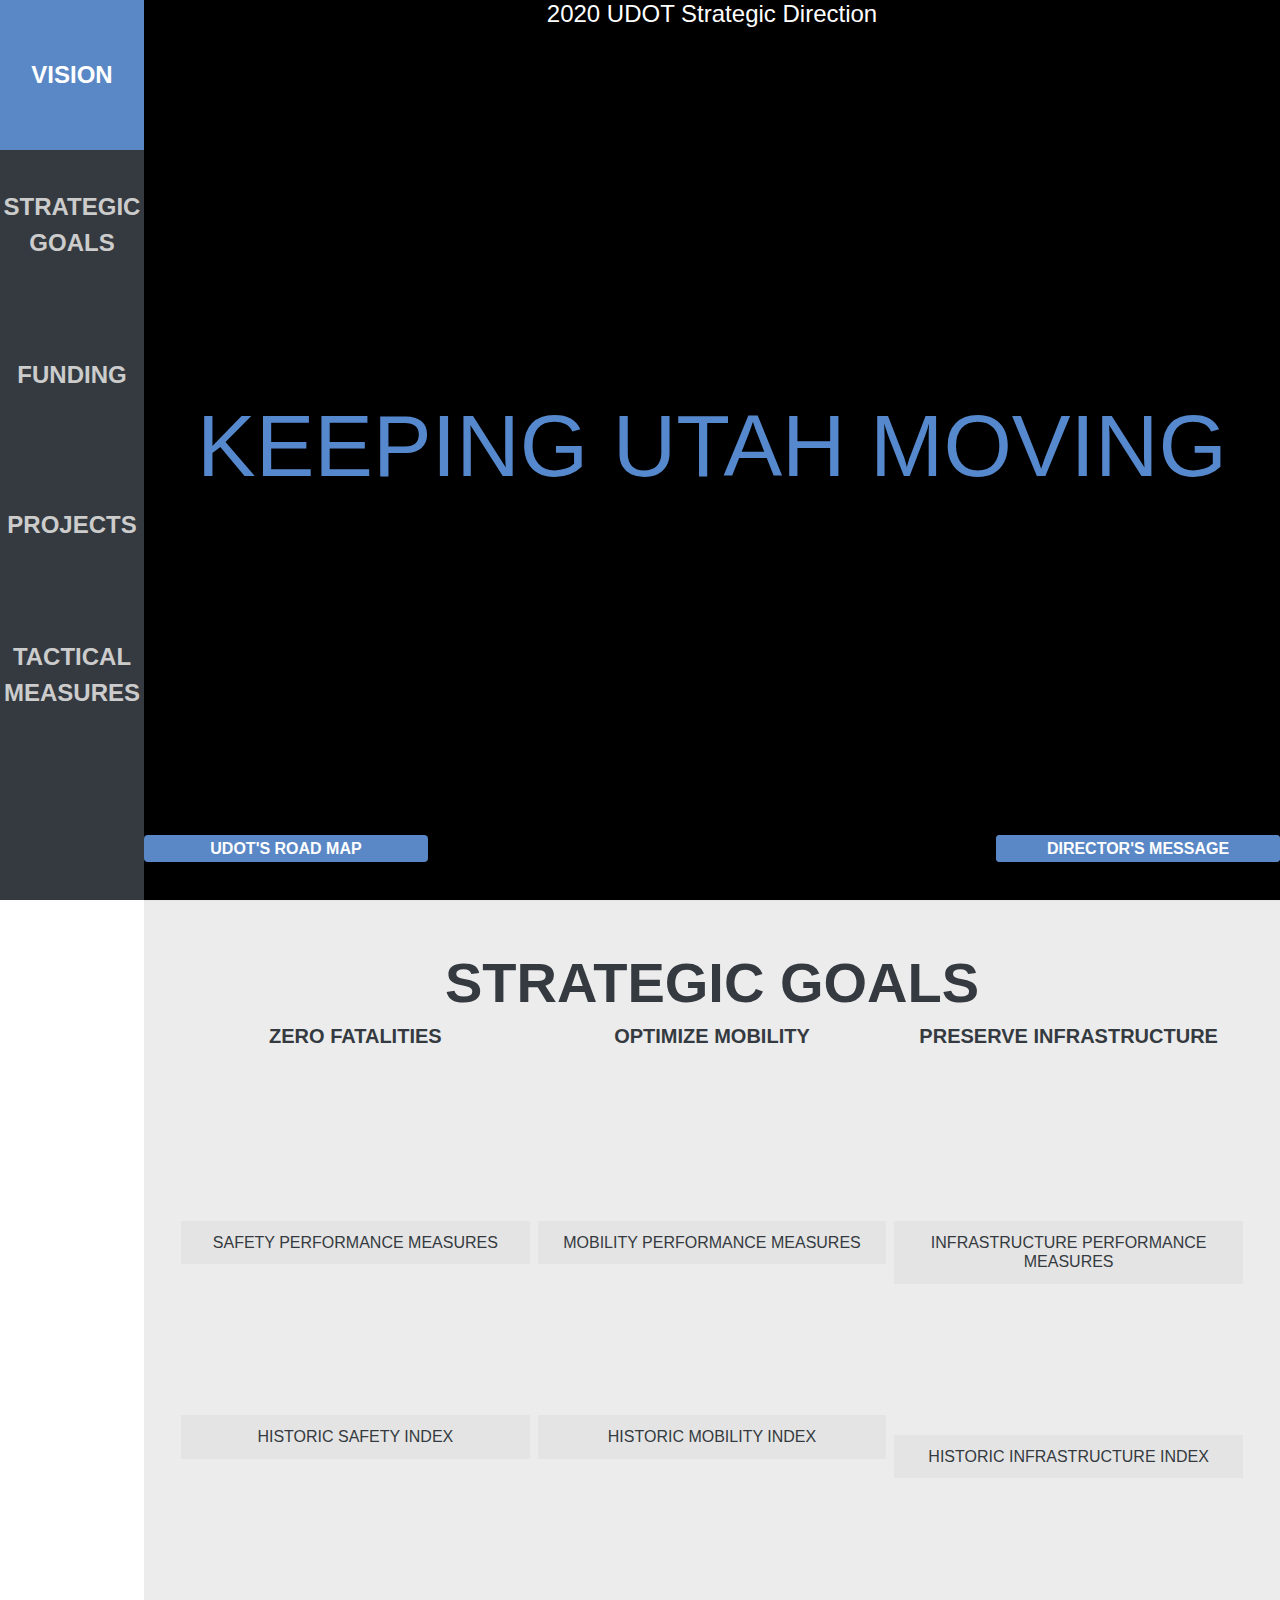
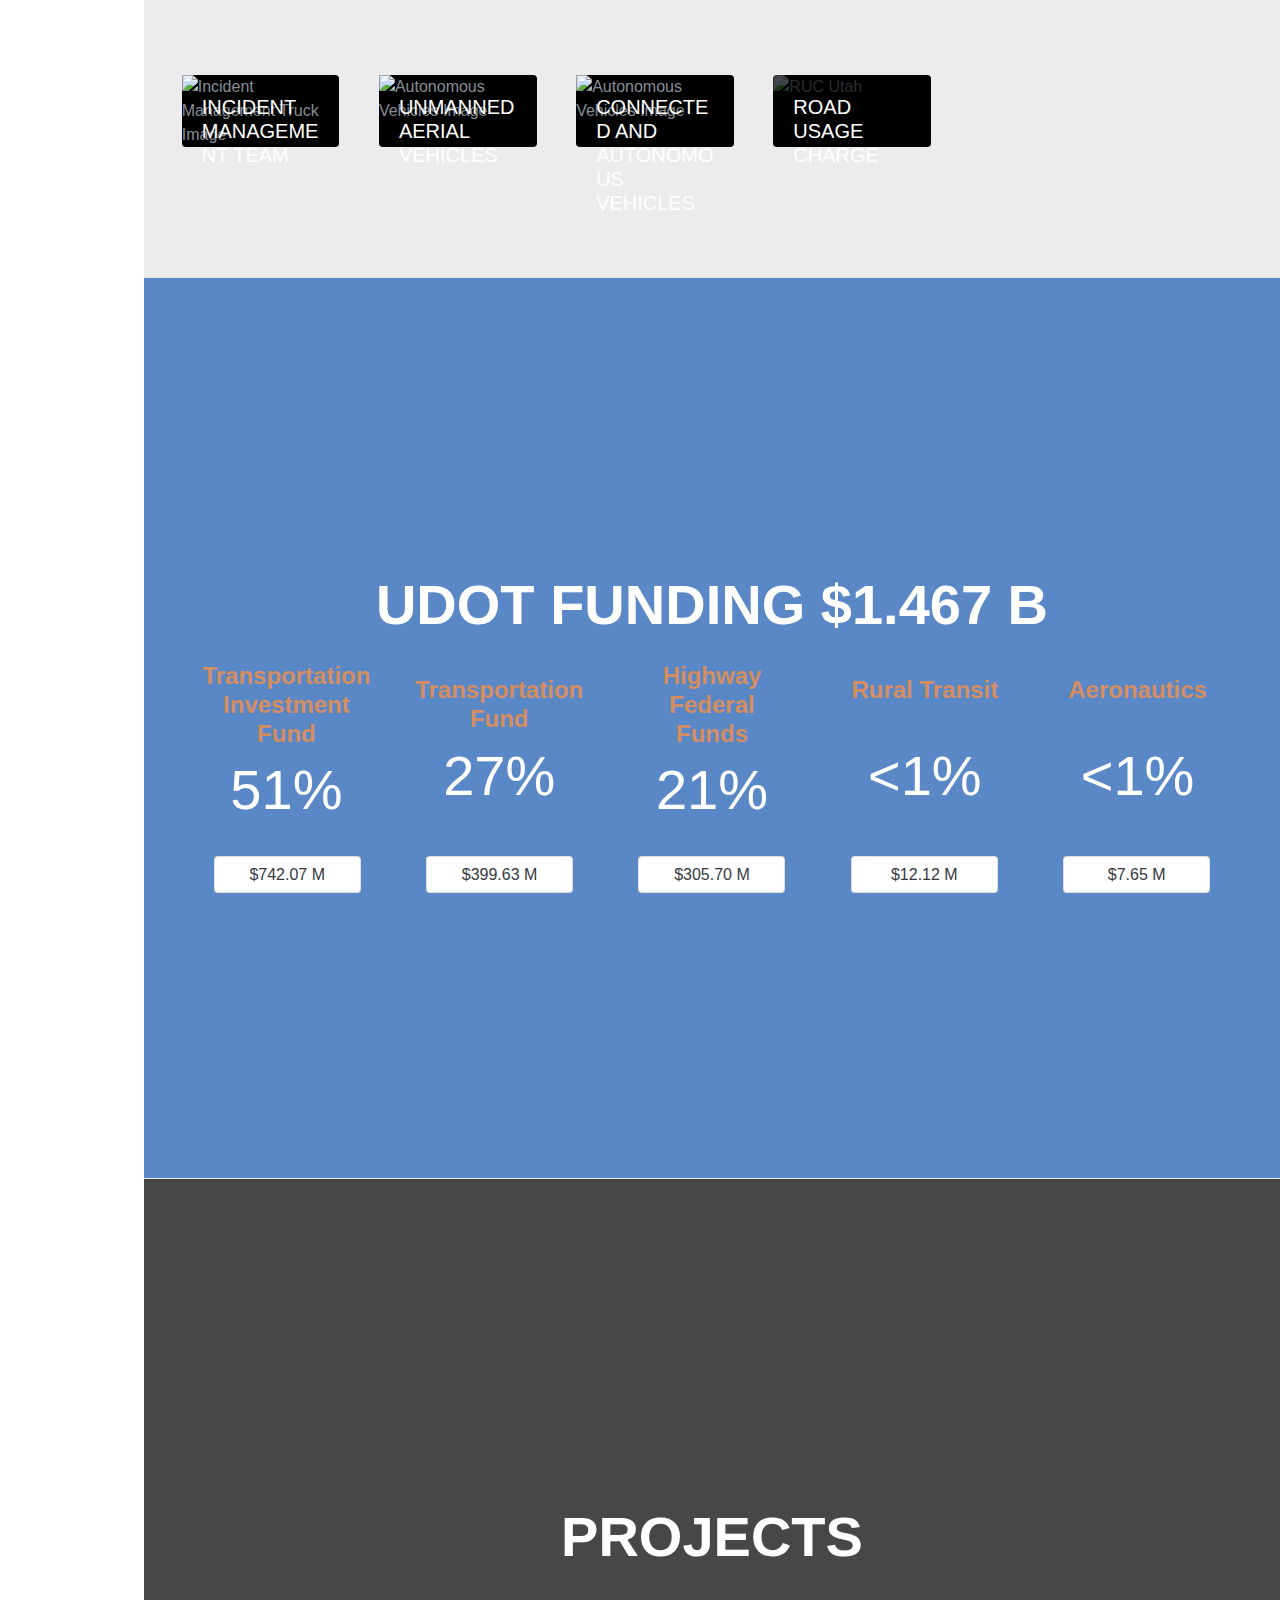
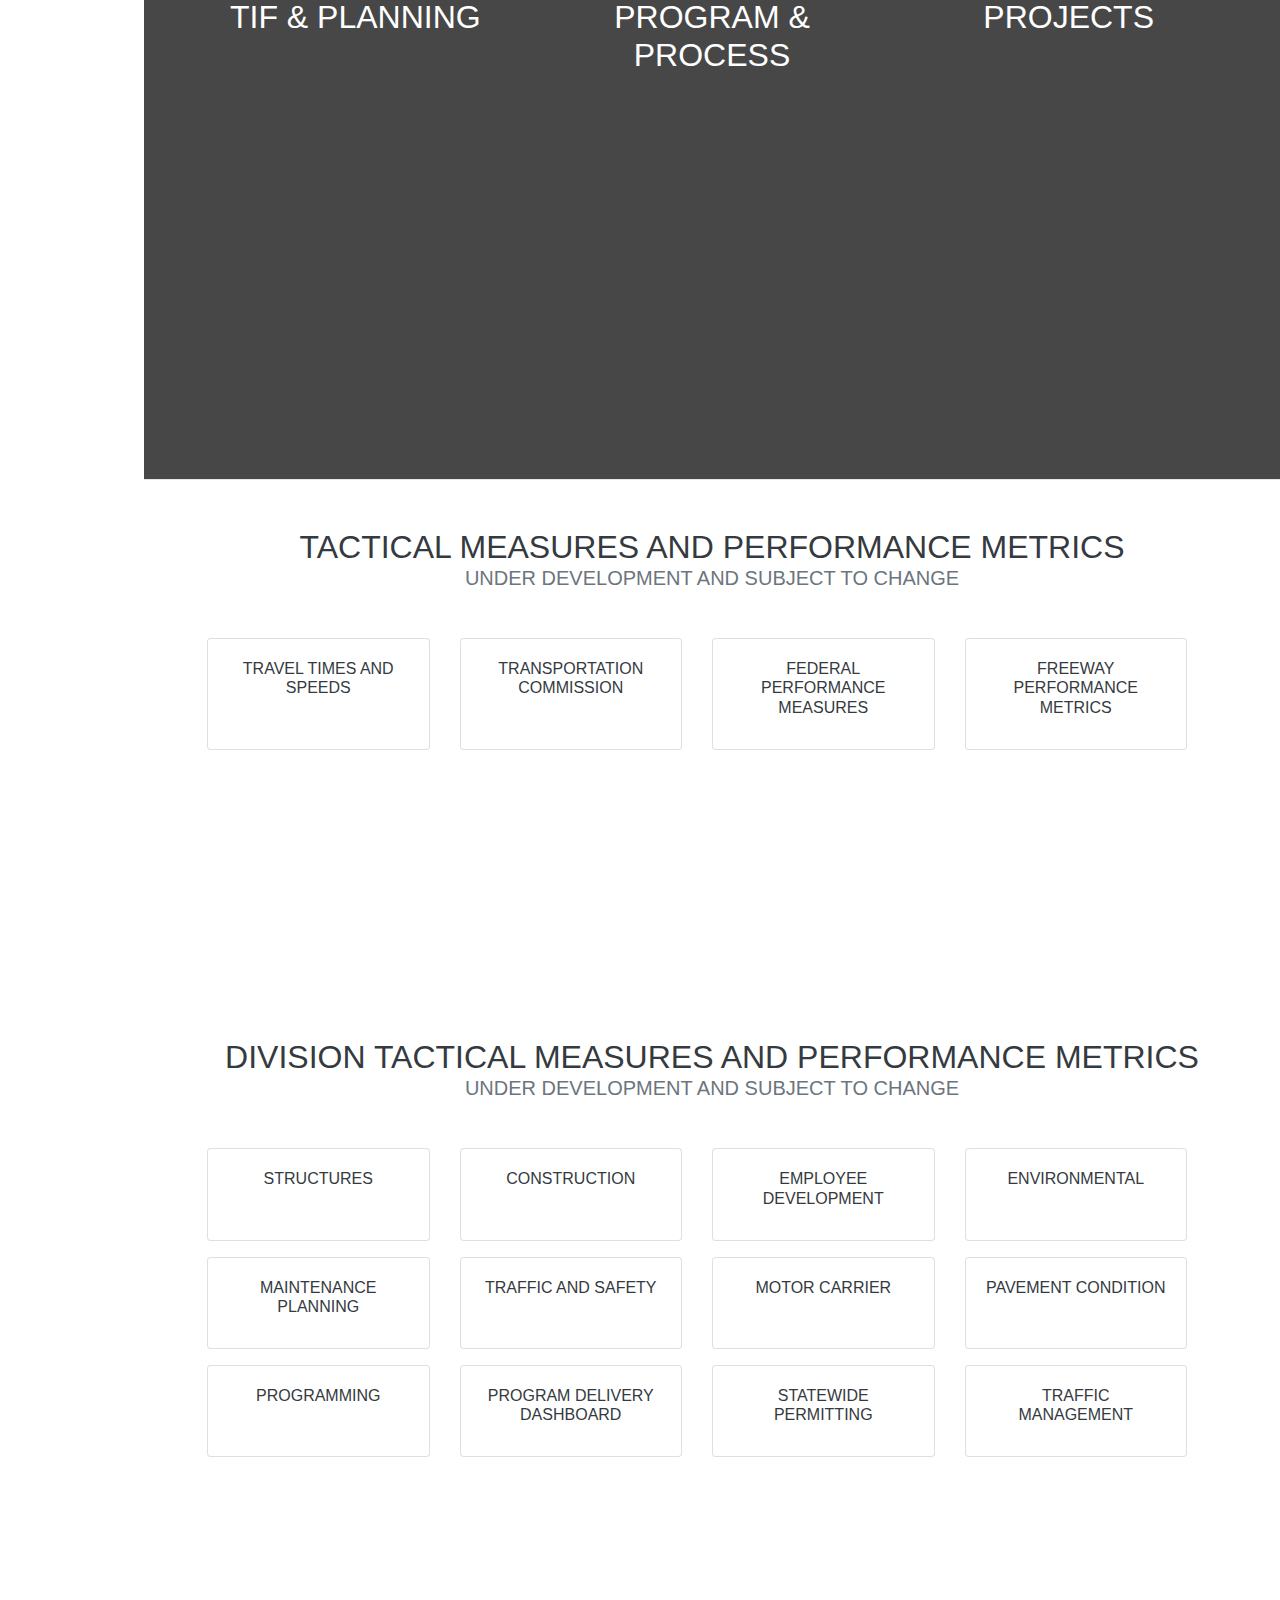
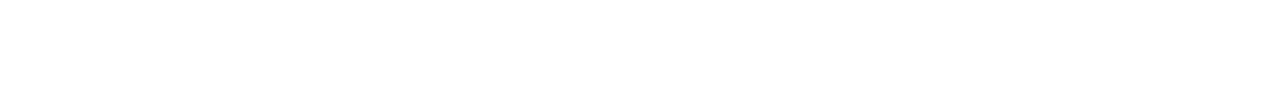
==== commit f6f9442d: "delete mission section" ====
--- a/index.html
+++ b/index.html
@@ -23,10 +23,9 @@
       <div class="collapse navbar-collapse" id="navbarSupportedContent">
         <ul class="navbar-nav">
           <a class="nav-link js-scroll-trigger p-0 overlay-container" href="#page-top"><li class="nav-item home overlaytext">Vision</li></a>
-          <a class="nav-link js-scroll-trigger p-0 overlay-container" href="#aboutUDOT"><li class="nav-item udot overlaytext">Mission</li></a>
           <a class="nav-link js-scroll-trigger p-0 overlay-container" href="#strategicGoals"><li class="nav-item goal overlaytext">Strategic goals</li></a>
           <a class="nav-link js-scroll-trigger p-0 overlay-container" href="#funding"><li class="nav-item funding overlaytext">Funding</li></a>
-          <a class="nav-link js-scroll-trigger p-0 overlay-container" href="#programBriefing"><li class="nav-item programbriefing overlaytext">Program Briefing</li></a>
+          <a class="nav-link js-scroll-trigger p-0 overlay-container" href="#programBriefing"><li class="nav-item programbriefing overlaytext">Projects</li></a>
           <a class="nav-link js-scroll-trigger p-0 overlay-container" href="#tacticalMeasuresSuplement"><li class="nav-item tactical overlaytext">Tactical Measures</li></a>
         </ul>
       </div>
@@ -57,6 +56,15 @@
               </div>
             </div>
           </div>
+          <div class="floating-card-right floating-card-middle no-gutters">
+            <div class="col-lg-12 h-100 hover-modal-show" data-toggle="modal" data-target="#missionModal">
+              <div class="card mb-2 text-center no-border udot-bg-blue">
+                <div class="card-body p-1">
+                  <h6 class="card-title m-0 p-0 text-white font-weight-bold link-pointer">Mission</h6>
+                </div>
+              </div>
+            </div>
+          </div>
           <div class="floating-card-right no-gutters">
             <div class="col-lg-12 h-100 hover-modal-show" data-toggle="modal" data-target="#edModal">
               <div class="card mb-2 text-center no-border udot-bg-blue">
@@ -82,6 +90,156 @@
                     <p>For many years, UDOT produced an annual Strategic Direction Report as a way of transparently reporting to the taxpayers of Utah, how we are investing funds allocated to us by the Utah State Legislature. We have taken advantage of the latest in online technology to provide a live, data and performance driven report that is constantly updated to reflect how we are reaching our strategic goals. The data we share here helps us make cost-effective decisions that help us meet the transportation challenges of today and the future. I hope that this live, dynamic report will be both interesting and useful as you continue to hold us accountable of our promise to Keep Utah Moving.</p>
                     <footer class="blockquote-footer">Carlos Braceras, P.E. <cite title="UDOT Director">Executive Director of UDOT</cite></footer>
                   </blockquote>
+                </div>
+                <div class="modal-footer">
+                  <button type="button" class="btn btn-secondary" data-dismiss="modal">Close</button>
+                </div>
+              </div>
+            </div>
+          </div>
+          <!-- Mission Modal -->
+          <div class="modal fade" id="missionModal" tabindex="-1" role="dialog" aria-labelledby="missionModalLabel" aria-hidden="true">
+            <div class="modal-dialog modal-lg" role="document">
+              <div class="modal-content">
+                <div class="modal-header">
+                  <h5 class="modal-title" id="missionModalLabel">MISSION</h5>
+                  <button type="button" class="close" data-dismiss="modal" aria-label="Close">
+                    <span aria-hidden="true">&times;</span>
+                  </button>
+                  <p>Innovating transportation solutions that strengthen Utah’s economy and enhance quality of life</p>
+                </div>
+                <div class="modal-body">
+                  <div class="my-auto w-100">
+                    <!--About UDOT first Part row-->
+                    <hr class="m-2 no-border">
+                    <!--About UDOT Part 2 with Stories as row -->
+                    <div class="row mb-3" id="sd-infographic">
+                      <div class="col-lg-12">
+                        <div class="card no-border">
+                          <div class="card-body text-center p-0 udot-bg-1">
+                            <div class="udotvision" data-toggle="modal" data-target="#udotvision">
+                              <h3>Utah's Transportation Vision <span>Pathway to Quality of Life</span></h3>
+                              <img src="img/good_health.svg" alt="heart with heart rate monitor line logo" title="heart with heart rate monitor line logo" />
+                              <p>Good Health</p>
+                              <img src="img/better_mobility.svg" alt="bike, car, and bus logo" title="bike, car, and bus logo" />
+                              <p>Better Mobility</p>
+                              <img src="img/strong_economy.svg" alt="bar chart going up logo" title="bar chart going up logo" />
+                              <p>Strong Economy</p>
+                              <img src="img/connected_communities.svg" alt="opposite arrows logo" title="opposite arrows logo" />
+                              <p>Connected Communities</p>
+                            </div>
+                            <div id="utahregionmap">
+                            <h3><span>4</span>Regions</h3>
+                              <svg xmlns="http://www.w3.org/2000/svg" xmlns:xlink="http://www.w3.org/1999/xlink" id="utahregionmap" viewBox="3 14 122.9 69.1">
+                                <a href="#" data-html="true" data-toggle="popover" data-trigger="hover" title="Region 2" data-content='<p class="lead">Counties: Tooele, Salt Lake, Summit</p><p class="lead">Contact: <br ><i class="fas fa-user"></i> Bryan Adams <br ><i class="fas fa-envelope"></i> bryanadams@utah.gov<br ><i class="fas fa-phone-square"></i> 801.975.4844</p>'>
+                                    <path class="region" id="region-2" d="M15.3 24.9c-.8.2-.9 0-3.1 0l-2.1.1-2.7-.2c-1-.1-1.3-.1-1.5.1-.3.3-.1.7 0 1.9l-.1 2.1c-.2 1.5-.3 1.4-.3 2.2-.1 1.3.2 1.3.1 2.4l-.1 1.7.1.8c.2.2.5.2 1.6.1l1.3-.1c1.5-.2 2.8-.1 3.5 0l2.1.3c1.8.1 2.1-.3 3.3-.1h1l.9-.5.9-.8v-1.4l-.1-1.4c-.1-.8-.3-1-.1-1.3.2-.3.7-.4 1-.2.3.2.3.6.5.7s.4-.2 1-.6l1.2-.6 1-.5.9-.5h1l.9.4.7.4c.6-.1 1-.3 1.2-.5.3-.4.2-.6.6-1l1.1-.4 1-.1 1.3-.1.9-.4 1-.2h1l.9.1c.5-.3.4-1.5-.1-1.9-.3-.2-.5 0-1.2 0l-1.9-.1-2.1.1H30c-.6.1-.9.3-1.1.1-.1-.1-.2-.3 0-1.5.1-.9.2-1.2.1-1.3-.2-.1-.4.5-1.1.9-.5.3-.7.1-1.2.4l-1 .8c-.4.3-.6.5-.8.5l-.1.1c-.1.2.9.8.8 1.4 0 .3-.3.7-.6.7-.4 0-.4-.8-1-.9-.4-.1-.6.3-1.3.4-.1 0-.6 0-1-.3-.3-.3-.2-.7-.4-.8-.3-.1-.8.4-1.1.8l-.4.9-.9-1.4-.5-1c-.4-.6-.5-.9-.7-1-.8-.4-1.2.3-2.4.7z"/>
+                                  </a>
+                                  <a href="#" data-html="true" data-toggle="popover" data-trigger="hover" title="Region 3" data-content='<p class="lead">Counties: Juab, Utah, Wasatch, Duchesne, Daggett, Uintah </p><p class="lead">Contact: <br ><i class="fas fa-user"></i> Rob Clayton <br ><i class="fas fa-envelope"></i> robertclayton@utah.gov  <br ><i class="fas fa-phone-square"></i> 801.227.8001</p>'>
+                                    <path class="region" id="region-3" d="M5.6 36c-.2.2 0 .4.1 1.3v1.2c-.1.9-.2 1.1-.1 1.3.2.3.7.1 1.6.1.9-.1.7.1 2.7.1h6.7c1.7-.1 2.4-.4 2.9.1.2.1.2.3.4.7.3.8.3 1.6.2 1.6-.1 0-.3-.5-.2-.6.1-.1.5.7 1 .7.3 0 .4-.3.8-.5.7-.3 1.1.2 1.6-.1.4-.3.5-1.1.4-1.6-.1-.6-.4-.7-.3-1.1l.5-.7c.4-.1.8-.2.8-.4.1-.3-.7-.6-.6-.8.1-.2 1.3-.1 2.2.1.5.1.8.2 1 .1.3-.3-.2-.9.1-1.2.3-.3.8.3 1.7.1.5-.1.7-.4 1-.2.3.1.2.5.4.9.2.3.6.5.9.6l2.1.1 1.6-.1 1.6.1c.9 0 1.3-.1 1.3.1.1.2-.3.3-.5 1l-.2 1c-.2 1-.2 1.1-.1 1.2.2.2.7 0 1.6-.1 1.1-.1 1.1.2 2.5.2l1.6-.1c1 .1 1.3.3 1.6.1.4-.3.3-1 .2-2.2-.1-1.6.1-1.1.1-3.4-.1-2.7-.3-2.4-.3-4.2v-4.5c0-.4.1-1.2-.4-1.5-.3-.2-.7-.1-1 0l-2.9-.1c-2.3-.1-2.9-.2-3 .1-.2.4.5 1.1.1 1.6-.2.3-.8.4-.9.4-.5 0-.6-.3-1-.2-.4 0-.4.2-1 .5l-1.2.4c-1 .2-1.2-.1-1.9.1-.2.1-.6.2-1 .6-.3.4-.3.7-.7 1-.3.3-.7.3-.9.4-.8.1-1.4-.2-1.6-.3-.6-.3-.6-.6-1-.6s-.5.4-1.3.8l-1.6.5c-.7.2-.9.3-1.1.5l-.4.6c-.2 0-.3-.2-.7-.5-.1-.1-.6-.4-.8-.3-.1.1 0 .4.1 1.2l.1 1.2v1.4c-.1.4-.1.7-.4 1.1s-.7.6-.8.7c-.4.2-.7.2-1 .2l-2.4-.2h-6l-1.2-.1-1.5.1c-1-.4-1.3-.7-1.5-.5z"/>
+                                  </a>
+                                  <a href="#" data-html="true" data-toggle="popover" data-trigger="hover" title="Region 4" data-content='<p class="lead">Counties: Millard, Sanpete, Carbon, Grand, Emery, Sevier, Beaver, Piute, Wayne, Iron, Garfield, San Juan, Washington, Kane</p><p class="lead">Contact: <br ><i class="fas fa-user"></i> Rick Torgerson <br ><i class="fas fa-envelope"></i> rtorgerson@utah.gov  <br ><i class="fas fa-phone-square"></i> 435.201.1844</p>'>
+                                    <path class="region" id="region-4" d="M5.4 39.3c.4-.3 1 0 2.1.1.7.1.7 0 2.6-.1h6.8c.3 0 .9-.1 1.7.1.7.2.8.4.9.4.1.2.2.5.2 1.1l.1.9c.2.3.7.2.9.2.4 0 .5-.2 1.2-.4l.9-.2c.3-.1.6-.3.7-.5.2-.4-.2-.6-.2-1.3 0-.4-.1-.7.1-1l.6-.6c.2-.4 0-.6.1-.8.2-.2.6-.1 1.5 0 .7.1.9.2 1.1.1.2-.2.1-.5.4-.9s.7-.6.8-.6c.5-.2 1.1 0 1.5.2.5.3.4.6.9 1l.9.3c.7.1.9-.1 1.8-.1.3 0 .9-.1 1.6 0 .9.1 1.1.3 1.8.3s1.1-.3 1.2-.1c.1.1-.5.4-.8 1l-.1 1.1.1 1c.2.3.6.3 1 .4.6.1.8-.1 1.5-.1.8-.1.9.2 2.1.1l1.3-.1c.7-.1.9-.3 1.3-.1.3.2.4.6.5.9.2.8 0 1.2-.1 2.3v1.8l.1 2.2V50l-.2 2c0 .8.2.8.2 1.7l-.1 1.9-.1 2v2.3l.2 1.6.1 2.1c.1 1.2.5 1.5.2 1.9-.1.2-.4.2-2 .1l-2.1-.1c-1.1-.1-1.9 0-2.4.1-1.8.1-3.2 0-6.4 0-4.3 0-3.8.2-8 .1l-6.9-.1-5-.1H8.3c-.7.1-1.3 0-2.7-.1-.7 0-1-.1-1.3-.4-.3-.4-.1-1 .1-1.8.2-.9 0-.8.1-3.2l.3-4.2c.1-1.6-.1-1.5-.1-4l.1-5.6c.2-1.4.4-2.3.3-3.6L5 41.1c.2-1.5.4-1.7.4-1.8z"/>
+                                  </a>
+                                  <a href="#" data-html="true" data-toggle="popover" data-trigger="hover" title="Region 1" data-content='<p class="lead">Counties: Box Elder, Cache, Weber, Morgan, Rich</p> <p class="lead">Contact: <br > <i class="fas fa-user"></i> Lisa Wilson <br > <i class="fas fa-envelope"></i> lwilson@utah.gov  <br > <i class="fas fa-phone-square"></i> 801.620.1640</p>'>
+                                    <path class="region" id="region-1" d="M6.3 14.9c-.2.2-.1.5 0 1.1.1.5 0 1.4-.1 3.3l-.1 2.6v2.7c.7.4 1.2.5 1.6.5h1.5l1.2.1 1 .1 1.6.1 1.5-.1.9-.1 1.6-.6c.7-.3.8-.3 1-.2.2.1.2.3.4.8.3.6.5.5.8 1.1l.4.7c0 .5.2.7.3.7.5.2 1.4-1.4 1.4-1.5 0 0-.6.3-.5.5.1.3 1.3.4 1.5.1.1-.2-.2-.6-.1-.7.1 0 .5.9 1 .9.3 0 .4-.3.7-.2l.7.4c.4.2.6.4.7.3l.1-.7-.2-1.4c.1-.5.3-.7.4-.8.2-.2.4-.1.9-.4l.7-.4c.5-.2.7 0 1-.2.4-.2.5-.5.6-.7.2-.4.2-.8.1-1.3l-.2-1.3c-.1-.7.1-.8.1-1.6 0-1-.3-1-.2-1.6.1-.6.4-.8.3-1.3 0-.1-.1-.4-.4-.7-.4-.4-.9-.3-2.2-.2l-1.8.1h-2.6l-5.1-.1-4.2-.1-3.6-.1c-1.3 0-2.3-.3-2.7.2z"/>
+                                  </a>
+                              </svg>
+                            </div>
+                            <div id="asseticons">
+                              <item>
+                                  <a href="#" data-html="true" data-toggle="popover" data-trigger="hover" title="1,600+ Employees" data-content='<p class="lead">Contact: <br ><i class="fas fa-user"></i> Lorri Economy <br ><i class="fas fa-envelope"></i> leconomy@utah.gov  <br ><i class="fas fa-phone-square"></i> 801.965.3898</p>'>
+                                    <img src="img/employees.svg" alt="group of people" title="group of people" />
+                                    <p><span>1,600+</span>employees</p>
+                                  </a>
+                              </item>
+                              <item>
+                                <a href="#" data-html="true" data-toggle="popover" data-trigger="hover" title="49,289 Public Road Miles" data-content='<p class="lead">Contact: <br ><i class="fas fa-user"></i> Teri Newell <br ><i class="fas fa-envelope"></i> tnewell@utah.gov <br ><i class="fas fa-phone-square"></i> 801.965.4030 <br></br><i class="fas fa-user"></i> Jason Davis <br ><i class="fas fa-envelope"></i> jasondavis@utah.gov <br ><i class="fas fa-phone-square"></i> 801.965.4030</p>'>
+                                  <img src="img/publicroads.svg" alt="roads" title="roads" />
+                                  <p><span>49,289</span>public road miles</p>
+                                </a>
+                              </item>
+                              <item>
+                                <a href="#" data-html="true" data-toggle="popover" data-trigger="hover" title="1,867 Bridges" data-content='<p class="lead">Contact: <br ><i class="fas fa-user"></i> Kris Peterson <br ><i class="fas fa-envelope"></i> krispeterson@utah.gov  <br ><i class="fas fa-phone-square"></i> 801.965.4022</p>'>
+                                  <img src="img/bridges.svg" alt="bridge sign" title="bridge sign" />
+                                  <p><span>1,867</span>bridges</p>
+                                </a>
+                              </item>
+                              <item>
+                                <a href="#" data-html="true" data-toggle="popover" data-trigger="hover" title="$43B Assets" data-content='<p class="lead">Contact: <br ><i class="fas fa-user"></i> Ben Huot <br ><i class="fas fa-envelope"></i> bhuot@utah.gov  <br ><i class="fas fa-phone-square"></i> 801-965-4190 <br></br><i class="fas fa-user"></i> Becky Bradshaw <br ><i class="fas fa-envelope"></i> bbradshaw@utah.gov <br ><i class="fas fa-phone-square"></i> 801.965.4358</p>'>
+                                  <img src="img/asset.svg" alt="stacked coins" title="stacked coins" />
+                                  <p><span>$43B</span>assets</p>
+                                </a>
+                              </item>
+                              <item>
+                                <a href="#" data-html="true" data-toggle="popover" data-trigger="hover" title="520 Snow Plows" data-content='<p class="lead">Contact: <br ><i class="fas fa-user"></i> Rob Wight <br ><i class="fas fa-envelope"></i> rwight@utah.gov <br ><i class="fas fa-phone-square"></i> 801.965.4895</p>'>
+                                  <img src="img/snowplow.svg" alt="snow plow" title="snow plow" />
+                                  <p><span>520</span>snow plows</p>
+                                </a>
+                              </item>
+                              <item>
+                                <a href="#" data-html="true" data-toggle="popover" data-trigger="hover" title="171 Innovations Implemented in 2018" data-content='<p class="lead">Contact: <br ><i class="fas fa-user"></i> Nathan Lee <br ><i class="fas fa-envelope"></i> nlee@utah.gov <br ><i class="fas fa-phone-square"></i> 801.965.4082</p>'>
+                                  <img src="img/innovation.svg" alt="light bulb" title="light bulb" />
+                                  <p><span>171</span>innovations implemented in 2018</p>
+                                </a>
+                              </item>
+                            </div>
+                          </div>
+                        </div>
+                      </div>
+                      <div class="modal fade" id="udotvision" tabindex="-1" role="dialog" aria-labelledby="udotvision" aria-hidden="true">
+                          <div class="modal-dialog" role="document">
+                              <div class="modal-content">
+                                <div class="modal-header">
+                                  <button type="button" class="close" data-dismiss="modal" aria-label="Close">
+                                    <span aria-hidden="true">&times;</span>
+                                  </button>
+                                </div>
+                                <div class="modal-body">
+                                  <div class="udotvisioncat goodhealth">
+                                    <img src="img/good_health_red.svg" alt="heart with heart rate monitor line logo" title="heart with heart rate monitor line logo" />
+                                    <h5>Good Health</h5>
+                                    <ul>
+                                      <li>Safety</li>
+                                      <li>Public Health</li>
+                                      <li>Environment</li>
+                                    </ul>
+                                  </div>
+                                  <div class="udotvisioncat strongeconomy">
+                                    <img src="img/strong_economy_ltblue.svg" alt="bar chart going up logo" title="bar chart going up logo" />
+                                    <h5>Strong Economy</h5>
+                                    <ul>
+                                      <li>Connectivity</li>
+                                      <li>Transport Costs</li>
+                                      <li>Economic Development</li>
+                                    </ul>
+                                  </div>
+                                  <div class="udotvisioncat bettermobility">
+                                    <img src="img/better_mobility_orange.svg" alt="bike, car, and bus logo" title="bike, car, and bus logo" />
+                                    <h5>Better Mobility</h5>
+                                    <ul>
+                                      <li>Travel Time</li>
+                                      <li>Throughput</li>
+                                      <li>Risk and Resiliency</li>
+                                    </ul>
+                                  </div>
+                                  <div class="udotvisioncat connectedcommunities">
+                                    <img src="img/connected_communities_green.svg" alt="opposite arrows logo" title="opposite arrows logo" />
+                                    <h5>Connected Communities</h5>
+                                    <ul>
+                                      <li>Accessibility</li>
+                                      <li>Land Use and Community</li>
+                                      <li>Integrated Systems</li>
+                                    </ul>
+                                  </div>
+                                </div>
+                                <div class="modal-footer">
+                                  <button type="button" class="btn btn-secondary" data-dismiss="modal">Close</button>
+                                </div>
+                              </div>
+                          </div>
+                      </div>
+                    <!--About UDOT Part 2 with Stories end as row -->
+                  </div>
                 </div>
                 <div class="modal-footer">
                   <button type="button" class="btn btn-secondary" data-dismiss="modal">Close</button>
@@ -157,360 +315,6 @@
           </div>
         </header>
       <hr class="m-0">
-      <!--About UDOT Section -->
-      <section class="udotsd-section p-3 d-flex flex-column udot-bg-1 position-relative" id="aboutUDOT">
-        <!--Section wrapper -->
-        <div class="my-auto w-100">
-          <!--About UDOT first Part row-->
-          <div class="row text-center">
-            <div class="col-12">
-              <h2 class="text-white font-weight-bold">Mission</h2>
-              <h4 class="text-white">Innovating transportation solutions that strengthen Utah’s economy and enhance quality of life</h4>
-            </div>
-          </div>
-          <hr class="m-2 no-border">
-          <!--About UDOT Part 2 with Stories as row -->
-          <div class="row mb-3" id="sd-infographic">
-            <div class="col-lg-12">
-              <div class="card no-border">
-                <div class="card-body text-center p-0 udot-bg-1">
-                  <div class="udotvision" data-toggle="modal" data-target="#udotvision">
-                    <h3>Utah's Transportation Vision <span>Pathway to Quality of Life</span></h3>
-                    <img src="img/good_health.svg" alt="heart with heart rate monitor line logo" title="heart with heart rate monitor line logo" />
-                    <p>Good Health</p>
-                    <img src="img/better_mobility.svg" alt="bike, car, and bus logo" title="bike, car, and bus logo" />
-                    <p>Better Mobility</p>
-                    <img src="img/strong_economy.svg" alt="bar chart going up logo" title="bar chart going up logo" />
-                    <p>Strong Economy</p>
-                    <img src="img/connected_communities.svg" alt="opposite arrows logo" title="opposite arrows logo" />
-                    <p>Connected Communities</p>
-                  </div>
-                  <div id="utahregionmap">
-                  <h3><span>4</span>Regions</h3>
-                    <svg xmlns="http://www.w3.org/2000/svg" xmlns:xlink="http://www.w3.org/1999/xlink" id="utahregionmap" viewBox="3 14 122.9 69.1">
-                        <a class="img-map-link" data-toggle="modal" data-target="#region2Details">
-                          <path class="region" id="region-2" d="M15.3 24.9c-.8.2-.9 0-3.1 0l-2.1.1-2.7-.2c-1-.1-1.3-.1-1.5.1-.3.3-.1.7 0 1.9l-.1 2.1c-.2 1.5-.3 1.4-.3 2.2-.1 1.3.2 1.3.1 2.4l-.1 1.7.1.8c.2.2.5.2 1.6.1l1.3-.1c1.5-.2 2.8-.1 3.5 0l2.1.3c1.8.1 2.1-.3 3.3-.1h1l.9-.5.9-.8v-1.4l-.1-1.4c-.1-.8-.3-1-.1-1.3.2-.3.7-.4 1-.2.3.2.3.6.5.7s.4-.2 1-.6l1.2-.6 1-.5.9-.5h1l.9.4.7.4c.6-.1 1-.3 1.2-.5.3-.4.2-.6.6-1l1.1-.4 1-.1 1.3-.1.9-.4 1-.2h1l.9.1c.5-.3.4-1.5-.1-1.9-.3-.2-.5 0-1.2 0l-1.9-.1-2.1.1H30c-.6.1-.9.3-1.1.1-.1-.1-.2-.3 0-1.5.1-.9.2-1.2.1-1.3-.2-.1-.4.5-1.1.9-.5.3-.7.1-1.2.4l-1 .8c-.4.3-.6.5-.8.5l-.1.1c-.1.2.9.8.8 1.4 0 .3-.3.7-.6.7-.4 0-.4-.8-1-.9-.4-.1-.6.3-1.3.4-.1 0-.6 0-1-.3-.3-.3-.2-.7-.4-.8-.3-.1-.8.4-1.1.8l-.4.9-.9-1.4-.5-1c-.4-.6-.5-.9-.7-1-.8-.4-1.2.3-2.4.7z"/>
-                        </a>
-                        <a class="img-map-link" data-toggle="modal" data-target="#region3Details">
-                          <path class="region" id="region-3" d="M5.6 36c-.2.2 0 .4.1 1.3v1.2c-.1.9-.2 1.1-.1 1.3.2.3.7.1 1.6.1.9-.1.7.1 2.7.1h6.7c1.7-.1 2.4-.4 2.9.1.2.1.2.3.4.7.3.8.3 1.6.2 1.6-.1 0-.3-.5-.2-.6.1-.1.5.7 1 .7.3 0 .4-.3.8-.5.7-.3 1.1.2 1.6-.1.4-.3.5-1.1.4-1.6-.1-.6-.4-.7-.3-1.1l.5-.7c.4-.1.8-.2.8-.4.1-.3-.7-.6-.6-.8.1-.2 1.3-.1 2.2.1.5.1.8.2 1 .1.3-.3-.2-.9.1-1.2.3-.3.8.3 1.7.1.5-.1.7-.4 1-.2.3.1.2.5.4.9.2.3.6.5.9.6l2.1.1 1.6-.1 1.6.1c.9 0 1.3-.1 1.3.1.1.2-.3.3-.5 1l-.2 1c-.2 1-.2 1.1-.1 1.2.2.2.7 0 1.6-.1 1.1-.1 1.1.2 2.5.2l1.6-.1c1 .1 1.3.3 1.6.1.4-.3.3-1 .2-2.2-.1-1.6.1-1.1.1-3.4-.1-2.7-.3-2.4-.3-4.2v-4.5c0-.4.1-1.2-.4-1.5-.3-.2-.7-.1-1 0l-2.9-.1c-2.3-.1-2.9-.2-3 .1-.2.4.5 1.1.1 1.6-.2.3-.8.4-.9.4-.5 0-.6-.3-1-.2-.4 0-.4.2-1 .5l-1.2.4c-1 .2-1.2-.1-1.9.1-.2.1-.6.2-1 .6-.3.4-.3.7-.7 1-.3.3-.7.3-.9.4-.8.1-1.4-.2-1.6-.3-.6-.3-.6-.6-1-.6s-.5.4-1.3.8l-1.6.5c-.7.2-.9.3-1.1.5l-.4.6c-.2 0-.3-.2-.7-.5-.1-.1-.6-.4-.8-.3-.1.1 0 .4.1 1.2l.1 1.2v1.4c-.1.4-.1.7-.4 1.1s-.7.6-.8.7c-.4.2-.7.2-1 .2l-2.4-.2h-6l-1.2-.1-1.5.1c-1-.4-1.3-.7-1.5-.5z"/>
-                        </a>
-                        <a class="img-map-link" data-toggle="modal" data-target="#region4Details">
-                          <path class="region" id="region-4" d="M5.4 39.3c.4-.3 1 0 2.1.1.7.1.7 0 2.6-.1h6.8c.3 0 .9-.1 1.7.1.7.2.8.4.9.4.1.2.2.5.2 1.1l.1.9c.2.3.7.2.9.2.4 0 .5-.2 1.2-.4l.9-.2c.3-.1.6-.3.7-.5.2-.4-.2-.6-.2-1.3 0-.4-.1-.7.1-1l.6-.6c.2-.4 0-.6.1-.8.2-.2.6-.1 1.5 0 .7.1.9.2 1.1.1.2-.2.1-.5.4-.9s.7-.6.8-.6c.5-.2 1.1 0 1.5.2.5.3.4.6.9 1l.9.3c.7.1.9-.1 1.8-.1.3 0 .9-.1 1.6 0 .9.1 1.1.3 1.8.3s1.1-.3 1.2-.1c.1.1-.5.4-.8 1l-.1 1.1.1 1c.2.3.6.3 1 .4.6.1.8-.1 1.5-.1.8-.1.9.2 2.1.1l1.3-.1c.7-.1.9-.3 1.3-.1.3.2.4.6.5.9.2.8 0 1.2-.1 2.3v1.8l.1 2.2V50l-.2 2c0 .8.2.8.2 1.7l-.1 1.9-.1 2v2.3l.2 1.6.1 2.1c.1 1.2.5 1.5.2 1.9-.1.2-.4.2-2 .1l-2.1-.1c-1.1-.1-1.9 0-2.4.1-1.8.1-3.2 0-6.4 0-4.3 0-3.8.2-8 .1l-6.9-.1-5-.1H8.3c-.7.1-1.3 0-2.7-.1-.7 0-1-.1-1.3-.4-.3-.4-.1-1 .1-1.8.2-.9 0-.8.1-3.2l.3-4.2c.1-1.6-.1-1.5-.1-4l.1-5.6c.2-1.4.4-2.3.3-3.6L5 41.1c.2-1.5.4-1.7.4-1.8z"/>
-                        </a>
-                        <a class="img-map-link" data-toggle="modal" data-target="#region1Details">
-                          <path class="region" id="region-1" d="M6.3 14.9c-.2.2-.1.5 0 1.1.1.5 0 1.4-.1 3.3l-.1 2.6v2.7c.7.4 1.2.5 1.6.5h1.5l1.2.1 1 .1 1.6.1 1.5-.1.9-.1 1.6-.6c.7-.3.8-.3 1-.2.2.1.2.3.4.8.3.6.5.5.8 1.1l.4.7c0 .5.2.7.3.7.5.2 1.4-1.4 1.4-1.5 0 0-.6.3-.5.5.1.3 1.3.4 1.5.1.1-.2-.2-.6-.1-.7.1 0 .5.9 1 .9.3 0 .4-.3.7-.2l.7.4c.4.2.6.4.7.3l.1-.7-.2-1.4c.1-.5.3-.7.4-.8.2-.2.4-.1.9-.4l.7-.4c.5-.2.7 0 1-.2.4-.2.5-.5.6-.7.2-.4.2-.8.1-1.3l-.2-1.3c-.1-.7.1-.8.1-1.6 0-1-.3-1-.2-1.6.1-.6.4-.8.3-1.3 0-.1-.1-.4-.4-.7-.4-.4-.9-.3-2.2-.2l-1.8.1h-2.6l-5.1-.1-4.2-.1-3.6-.1c-1.3 0-2.3-.3-2.7.2z"/>
-                        </a>
-                    </svg>
-                  </div>
-                  <div id="asseticons">
-                    <item data-toggle="modal" data-target="#employees">
-                        <img src="img/employees.svg" alt="group of people" title="group of people" />
-                        <p><span>1,600+</span>employees</p>
-                    </item>
-                    <item data-toggle="modal" data-target="#roads">
-                        <img src="img/publicroads.svg" alt="roads" title="roads" />
-                        <p><span>49,289</span>public road miles</p>
-                    </item>
-                    <item data-toggle="modal" data-target="#bridges">
-                        <img src="img/bridges.svg" alt="bridge sign" title="bridge sign" />
-                        <p><span>1,867</span>bridges</p>
-                    </item>
-                    <item data-toggle="modal" data-target="#assets">
-                        <img src="img/asset.svg" alt="stacked coins" title="stacked coins" />
-                        <p><span>$43B</span>assets</p>
-                    </item>
-                    <item data-toggle="modal" data-target="#snowplows">
-                        <img src="img/snowplow.svg" alt="snow plow" title="snow plow" />
-                        <p><span>520</span>snow plows</p>
-                    </item>
-                    <item data-toggle="modal" data-target="#innovations">
-                        <!--<a target="_blank" href="https://www.udot.utah.gov/main/f?p=100:pg:0:::1:T,V:3136" target="_blank" rel="noopener">--><img src="img/innovation.svg" alt="light bulb" title="light bulb" /><!--</a>-->
-                        <p><span>171</span>innovations implemented in 2018</p>
-                    </item>
-                  </div>
-                </div>
-              </div>
-            </div>
-            <!--Modals for region details-->
-            <div class="modal fade" id="region2Details" tabindex="-1" role="dialog" aria-labelledby="region2Details" aria-hidden="true">
-              <div class="modal-dialog" role="document">
-                <div class="modal-content">
-                  <div class="modal-header">
-                    <h5 class="modal-title text-center" id="region2Details">Region 2</h5>
-                    <button type="button" class="close" data-dismiss="modal" aria-label="Close">
-                      <span aria-hidden="true">&times;</span>
-                    </button>
-                  </div>
-                  <div class="modal-body">
-                    <p class="lead">Counties: Tooele, Salt Lake, Summit</p>
-                    <p class="lead">Contact: <br >
-                      <i class="fas fa-user"></i> Bryan Adams <br >
-                      <i class="fas fa-envelope"></i> bryanadams@utah.gov<br >
-                      <i class="fas fa-phone-square"></i> 801.975.4844</p>
-                  </div>
-                  <div class="modal-footer">
-                    <button type="button" class="btn btn-secondary" data-dismiss="modal">Close</button>
-                  </div>
-                </div>
-              </div>
-            </div>
-            <div class="modal fade" id="region1Details" tabindex="-1" role="dialog" aria-labelledby="region1Details" aria-hidden="true">
-                <div class="modal-dialog" role="document">
-                  <div class="modal-content">
-                    <div class="modal-header">
-                      <h5 class="modal-title text-center" id="region1Details">Region 1</h5>
-                      <button type="button" class="close" data-dismiss="modal" aria-label="Close">
-                        <span aria-hidden="true">&times;</span>
-                      </button>
-                    </div>
-                    <div class="modal-body">
-                      <p class="lead">Counties: Box Elder, Cache, Weber, Morgan, Rich</p>
-                      <p class="lead">Contact: <br >
-                      <i class="fas fa-user"></i> Lisa Wilson <br >
-                      <i class="fas fa-envelope"></i> lwilson@utah.gov  <br >
-                      <i class="fas fa-phone-square"></i> 801.620.1640</p>
-                    </div>
-                    <div class="modal-footer">
-                      <button type="button" class="btn btn-secondary" data-dismiss="modal">Close</button>
-                    </div>
-                  </div>
-                </div>
-            </div>
-            <div class="modal fade" id="region3Details" tabindex="-1" role="dialog" aria-labelledby="region3Details" aria-hidden="true">
-                <div class="modal-dialog" role="document">
-                  <div class="modal-content">
-                    <div class="modal-header">
-                      <h5 class="modal-title text-center" id="region3Details">Region 3</h5>
-                      <button type="button" class="close" data-dismiss="modal" aria-label="Close">
-                        <span aria-hidden="true">&times;</span>
-                      </button>
-                    </div>
-                    <div class="modal-body">
-                        <p class="lead">Counties: Juab, Utah, Wasatch, Duchesne, Daggett, Uintah </p>
-                        <p class="lead">Contact: <br >
-                          <i class="fas fa-user"></i> Rob Clayton <br >
-                          <i class="fas fa-envelope"></i> robertclayton@utah.gov  <br >
-                          <i class="fas fa-phone-square"></i> 801.227.8001</p>
-                    </div>
-                    <div class="modal-footer">
-                      <button type="button" class="btn btn-secondary" data-dismiss="modal">Close</button>
-                    </div>
-                  </div>
-                </div>
-            </div>
-            <div class="modal fade" id="region4Details" tabindex="-1" role="dialog" aria-labelledby="region4Details" aria-hidden="true">
-                <div class="modal-dialog" role="document">
-                  <div class="modal-content">
-                    <div class="modal-header">
-                      <h5 class="modal-title text-center" id="region4Details">Region 4</h5>
-                      <button type="button" class="close" data-dismiss="modal" aria-label="Close">
-                        <span aria-hidden="true">&times;</span>
-                      </button>
-                    </div>
-                    <div class="modal-body">
-                        <p class="lead">Counties: Millard, Sanpete, Carbon, Grand, Emery, Sevier, Beaver, Piute, Wayne, Iron, Garfield, San Juan, Washington, Kane</p>
-                        <p class="lead">Contact: <br >
-                          <i class="fas fa-user"></i> Rick Torgerson <br >
-                          <i class="fas fa-envelope"></i> rtorgerson@utah.gov  <br >
-                          <i class="fas fa-phone-square"></i> 435.201.1844</p>
-                    </div>
-                    <div class="modal-footer">
-                      <button type="button" class="btn btn-secondary" data-dismiss="modal">Close</button>
-                    </div>
-                  </div>
-                </div>
-            </div>
-            <!--END Modals for region details-->
-            <div class="modal fade" id="udotvision" tabindex="-1" role="dialog" aria-labelledby="udotvision" aria-hidden="true">
-                <div class="modal-dialog" role="document">
-                    <div class="modal-content">
-                      <div class="modal-header">
-                        <button type="button" class="close" data-dismiss="modal" aria-label="Close">
-                          <span aria-hidden="true">&times;</span>
-                        </button>
-                      </div>
-                      <div class="modal-body">
-                        <div class="udotvisioncat goodhealth">
-                          <img src="img/good_health_red.svg" alt="heart with heart rate monitor line logo" title="heart with heart rate monitor line logo" />
-                          <h5>Good Health</h5>
-                          <ul>
-                            <li>Safety</li>
-                            <li>Public Health</li>
-                            <li>Environment</li>
-                          </ul>
-                        </div>
-                        <div class="udotvisioncat strongeconomy">
-                          <img src="img/strong_economy_ltblue.svg" alt="bar chart going up logo" title="bar chart going up logo" />
-                          <h5>Strong Economy</h5>
-                          <ul>
-                            <li>Connectivity</li>
-                            <li>Transport Costs</li>
-                            <li>Economic Development</li>
-                          </ul>
-                        </div>
-                        <div class="udotvisioncat bettermobility">
-                          <img src="img/better_mobility_orange.svg" alt="bike, car, and bus logo" title="bike, car, and bus logo" />
-                          <h5>Better Mobility</h5>
-                          <ul>
-                            <li>Travel Time</li>
-                            <li>Throughput</li>
-                            <li>Risk and Resiliency</li>
-                          </ul>
-                        </div>
-                        <div class="udotvisioncat connectedcommunities">
-                          <img src="img/connected_communities_green.svg" alt="opposite arrows logo" title="opposite arrows logo" />
-                          <h5>Connected Communities</h5>
-                          <ul>
-                            <li>Accessibility</li>
-                            <li>Land Use and Community</li>
-                            <li>Integrated Systems</li>
-                          </ul>
-                        </div>
-                      </div>
-                      <div class="modal-footer">
-                        <button type="button" class="btn btn-secondary" data-dismiss="modal">Close</button>
-                      </div>
-                    </div>
-                </div>
-            </div>
-            <div class="modal fade" id="employees" tabindex="-1" role="dialog" aria-labelledby="employees" aria-hidden="true">
-              <div class="modal-dialog" role="document">
-                <div class="modal-content">
-                  <div class="modal-header">
-                    <h5 class="modal-title text-center">1,600+ Employees</h5>
-                    <button type="button" class="close" data-dismiss="modal" aria-label="Close">
-                      <span aria-hidden="true">&times;</span>
-                    </button>
-                  </div>
-                  <div class="modal-body">
-                    <p class="lead">Contact: <br >
-                    <i class="fas fa-user"></i> Lorri Economy <br >
-                    <i class="fas fa-envelope"></i> leconomy@utah.gov  <br >
-                    <i class="fas fa-phone-square"></i> 801.965.3898</p>
-                  </div>
-                  <div class="modal-footer">
-                    <button type="button" class="btn btn-secondary" data-dismiss="modal">Close</button>
-                  </div>
-                </div>
-              </div>
-            </div>
-            <div class="modal fade" id="roads" tabindex="-1" role="dialog" aria-labelledby="roads" aria-hidden="true">
-              <div class="modal-dialog" role="document">
-                <div class="modal-content">
-                  <div class="modal-header">
-                    <h5 class="modal-title text-center">49,289 Public Road Miles</h5>
-                    <button type="button" class="close" data-dismiss="modal" aria-label="Close">
-                      <span aria-hidden="true">&times;</span>
-                    </button>
-                  </div>
-                  <div class="modal-body">
-                    <p class="lead">Contact: <br >
-                    <i class="fas fa-user"></i> Teri Newell <br >
-                    <i class="fas fa-envelope"></i> tnewell@utah.gov <br >
-                    <i class="fas fa-phone-square"></i> 801.965.4030 <br></br>
-                    <i class="fas fa-user"></i> Jason Davis <br >
-                    <i class="fas fa-envelope"></i> jasondavis@utah.gov <br >
-                    <i class="fas fa-phone-square"></i> 801.965.4030</p>
-                  </div>
-                  <div class="modal-footer">
-                    <button type="button" class="btn btn-secondary" data-dismiss="modal">Close</button>
-                  </div>
-                </div>
-              </div>
-            </div>
-            <div class="modal fade" id="bridges" tabindex="-1" role="dialog" aria-labelledby="bridges" aria-hidden="true">
-              <div class="modal-dialog" role="document">
-                <div class="modal-content">
-                  <div class="modal-header">
-                    <h5 class="modal-title text-center">1,867 Bridges</h5>
-                    <button type="button" class="close" data-dismiss="modal" aria-label="Close">
-                      <span aria-hidden="true">&times;</span>
-                    </button>
-                  </div>
-                  <div class="modal-body">
-                    <p class="lead">Contact: <br >
-                    <i class="fas fa-user"></i> Kris Peterson <br >
-                    <i class="fas fa-envelope"></i> krispeterson@utah.gov  <br >
-                    <i class="fas fa-phone-square"></i> 801.965.4022</p>
-                  </div>
-                  <div class="modal-footer">
-                    <button type="button" class="btn btn-secondary" data-dismiss="modal">Close</button>
-                  </div>
-                </div>
-              </div>
-            </div>
-            <div class="modal fade" id="assets" tabindex="-1" role="dialog" aria-labelledby="assets" aria-hidden="true">
-              <div class="modal-dialog" role="document">
-                <div class="modal-content">
-                  <div class="modal-header">
-                    <h5 class="modal-title text-center">$43B Assets</h5>
-                    <button type="button" class="close" data-dismiss="modal" aria-label="Close">
-                      <span aria-hidden="true">&times;</span>
-                    </button>
-                  </div>
-                  <div class="modal-body">
-                    <p class="lead">Contact: <br >
-                    <i class="fas fa-user"></i> Ben Huot <br >
-                    <i class="fas fa-envelope"></i> bhuot@utah.gov  <br >
-                    <i class="fas fa-phone-square"></i> 801-965-4190 <br></br>
-                    <i class="fas fa-user"></i> Becky Bradshaw <br >
-                    <i class="fas fa-envelope"></i> bbradshaw@utah.gov <br >
-                    <i class="fas fa-phone-square"></i> 801.965.4358</p>
-                  </div>
-                  <div class="modal-footer">
-                    <button type="button" class="btn btn-secondary" data-dismiss="modal">Close</button>
-                  </div>
-                </div>
-              </div>
-            </div>
-            <div class="modal fade" id="snowplows" tabindex="-1" role="dialog" aria-labelledby="snowplows" aria-hidden="true">
-              <div class="modal-dialog" role="document">
-                <div class="modal-content">
-                  <div class="modal-header">
-                    <h5 class="modal-title text-center">520 Snow Plows</h5>
-                    <button type="button" class="close" data-dismiss="modal" aria-label="Close">
-                      <span aria-hidden="true">&times;</span>
-                    </button>
-                  </div>
-                  <div class="modal-body">
-                    <p class="lead">Contact: <br >
-                    <i class="fas fa-user"></i> Rob Wight <br >
-                    <i class="fas fa-envelope"></i> rwight@utah.gov <br >
-                    <i class="fas fa-phone-square"></i> 801.965.4895</p>
-                  </div>
-                  <div class="modal-footer">
-                    <button type="button" class="btn btn-secondary" data-dismiss="modal">Close</button>
-                  </div>
-                </div>
-              </div>
-            </div>
-            <div class="modal fade" id="innovations" tabindex="-1" role="dialog" aria-labelledby="innovations" aria-hidden="true">
-              <div class="modal-dialog" role="document">
-                <div class="modal-content">
-                  <div class="modal-header">
-                    <h5 class="modal-title text-center">171 Innovations Implemented in 2018</h5>
-                    <button type="button" class="close" data-dismiss="modal" aria-label="Close">
-                      <span aria-hidden="true">&times;</span>
-                    </button>
-                  </div>
-                  <div class="modal-body">
-                    <p class="lead">Contact: <br >
-                    <i class="fas fa-user"></i> Nathan Lee <br >
-                    <i class="fas fa-envelope"></i> nlee@utah.gov <br >
-                    <i class="fas fa-phone-square"></i> 801.965.4082</p>
-                  </div>
-                  <div class="modal-footer">
-                    <button type="button" class="btn btn-secondary" data-dismiss="modal">Close</button>
-                  </div>
-                </div>
-              </div>
-            </div>
-          <!--About UDOT Part 2 with Stories end as row -->
-        </div>
-        <!--/.Section Wrapper -->
-      </section>
-      <!--./About UDOT Section end -->
-      <hr class="m-0">
       <!-- Section on Strategic Goals -->
       <section class="udotsd-section p-3 p-lg-5 d-flex flex-column udot-bg-2 position-relative" id="strategicGoals">
         <!--Section Wrapper -->
@@ -571,7 +375,7 @@
               </div>
             </div>
           </div>
-          <!--./Row in Program Briefing -->
+          <!--./Row in Program Briefing/Projects -->
           <!--Stories tiles part 2b-->
           <div class="row mb-3">
             <div>
@@ -1676,7 +1480,7 @@
         <div class="my-auto w-100">
           <div class="row text-center">
             <div class="col-12">
-              <h2 class="font-weight-bold text-white">Program Briefing</h2>
+              <h2 class="font-weight-bold text-white">Projects</h2>
             </div>
           </div>
           <!--Row in Program Briefing -->
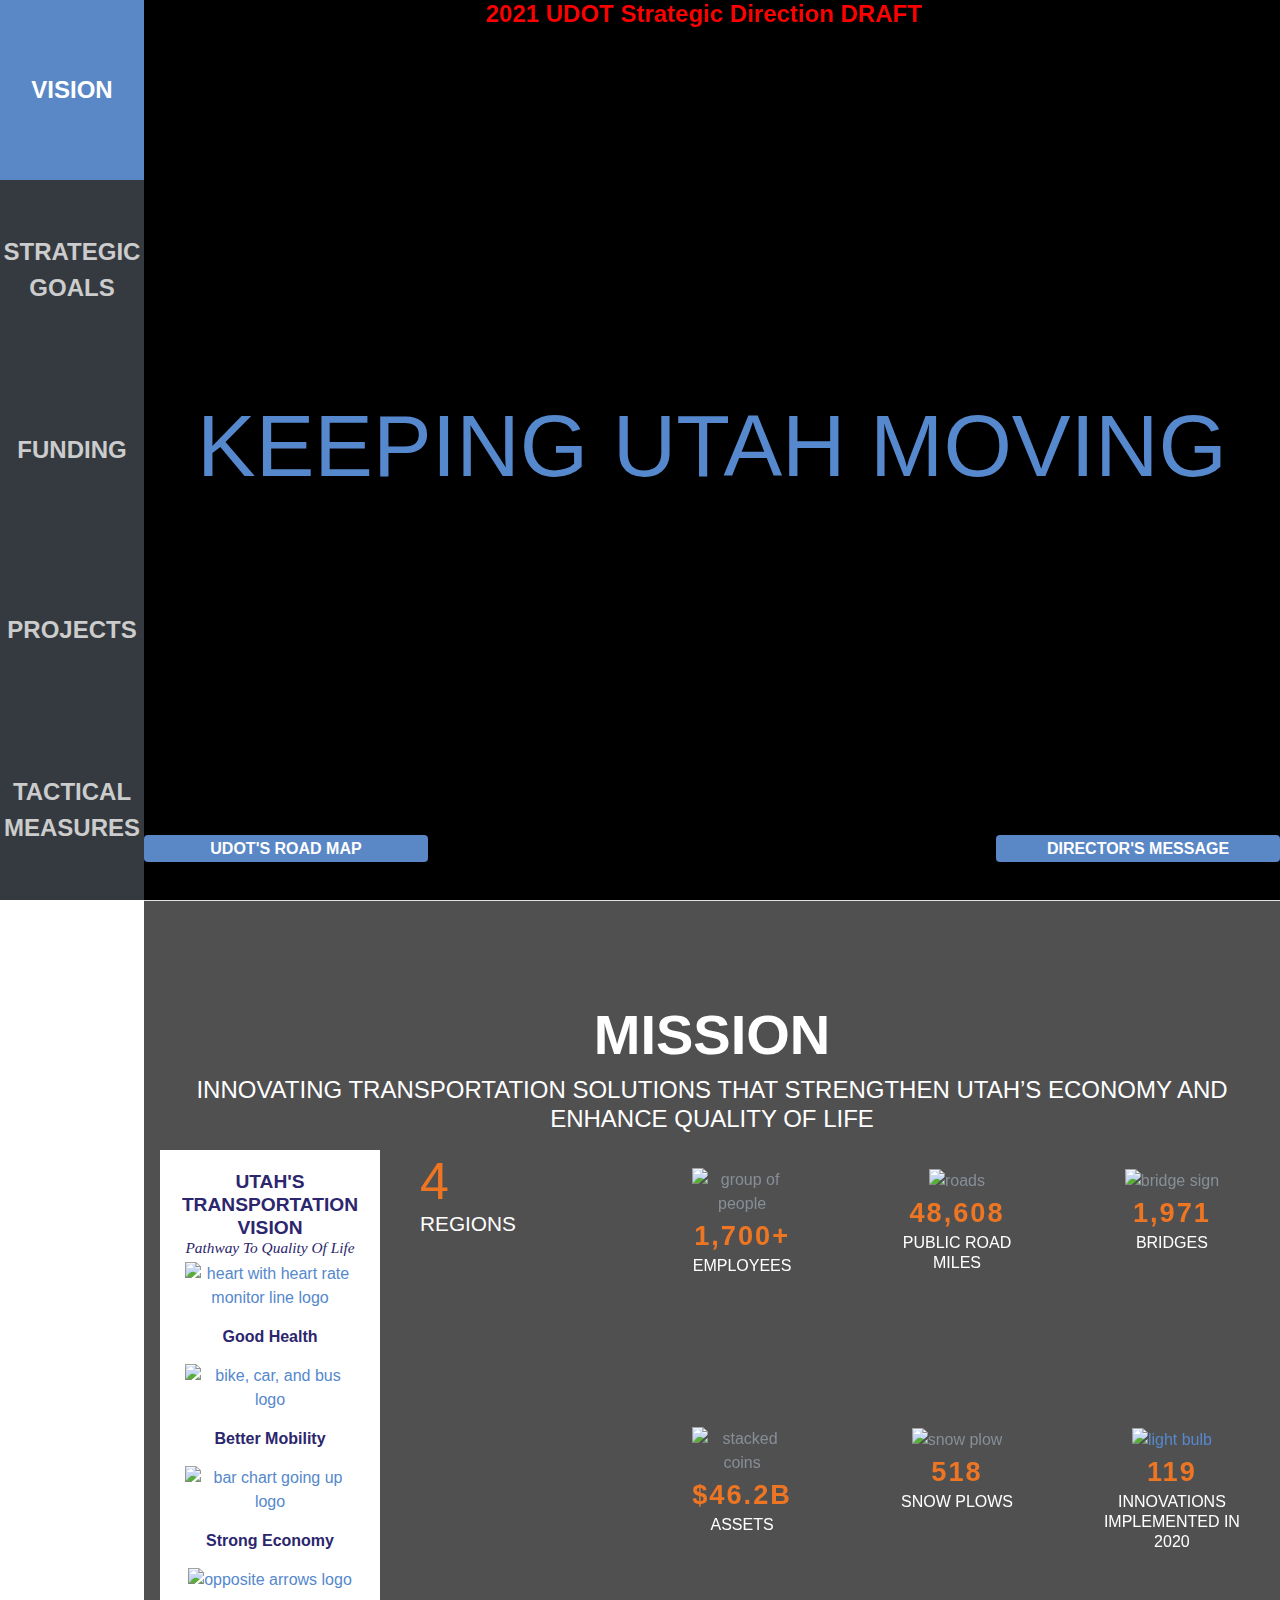
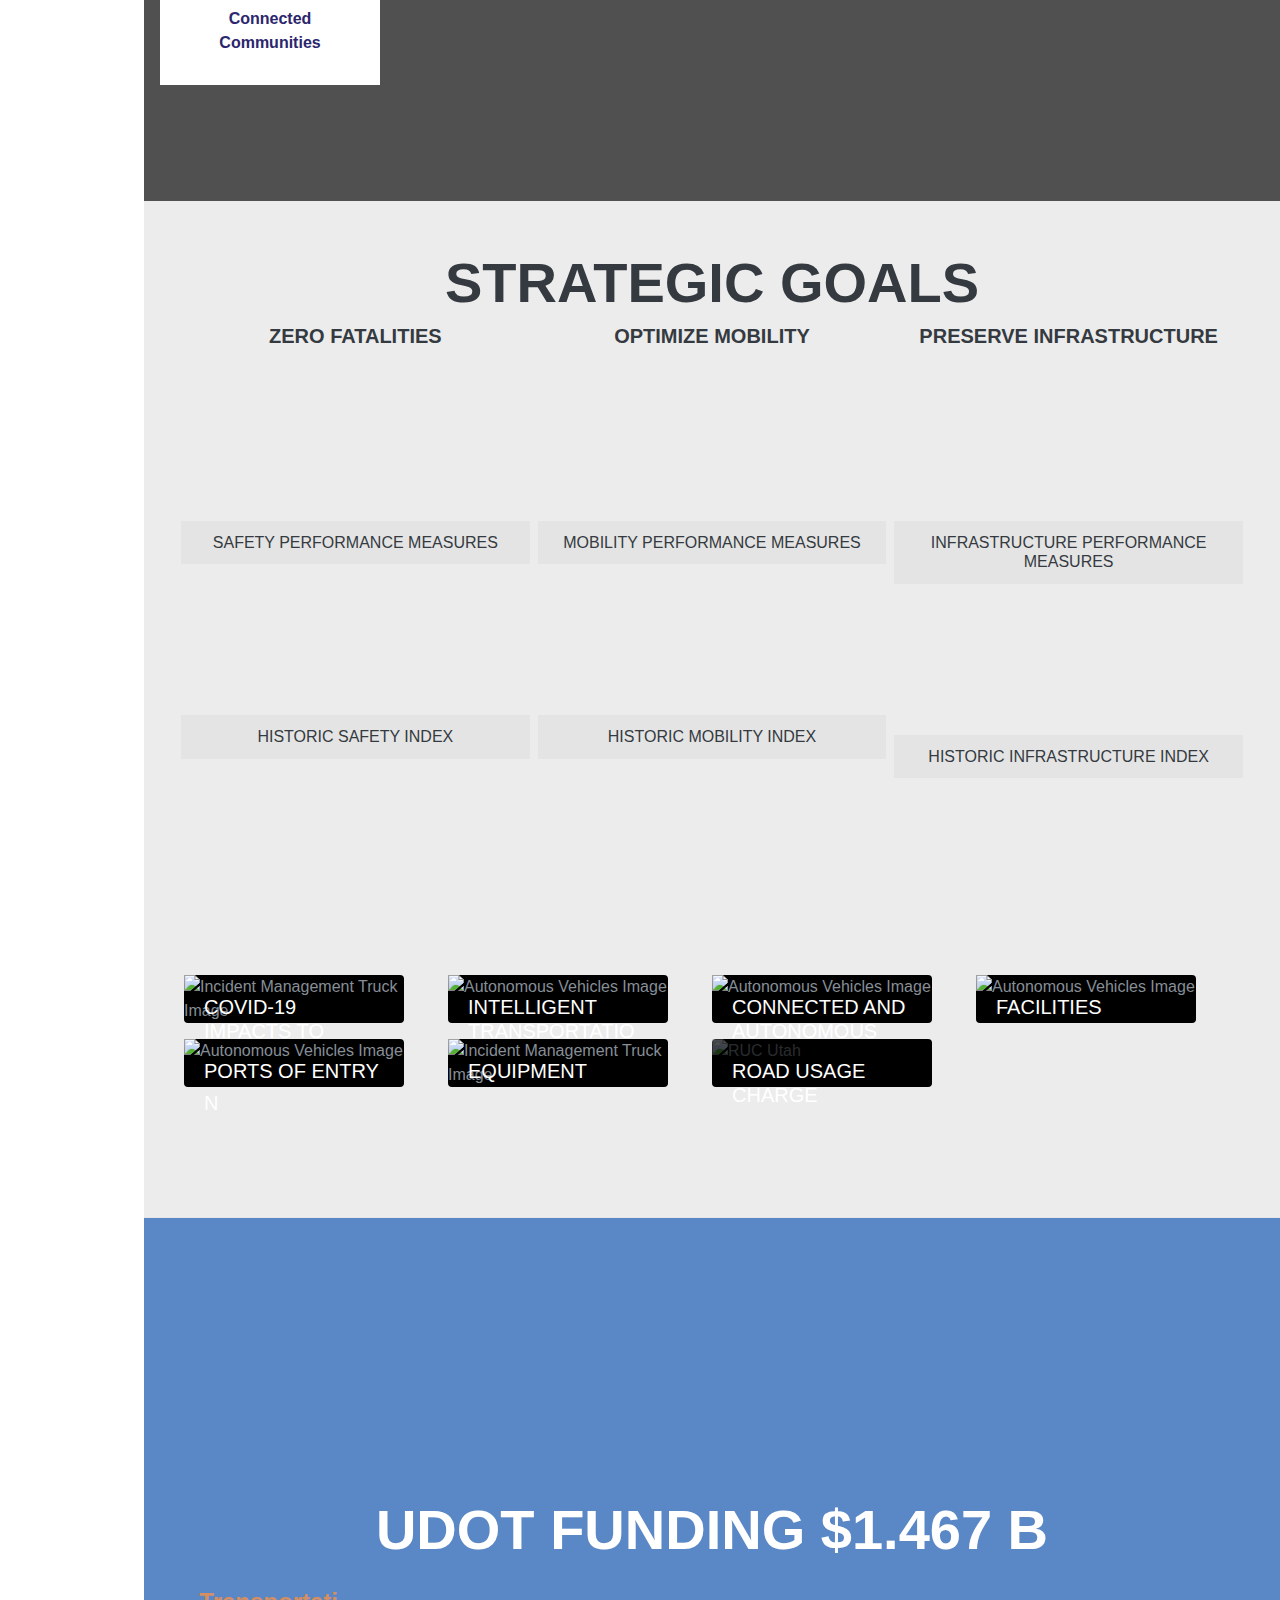
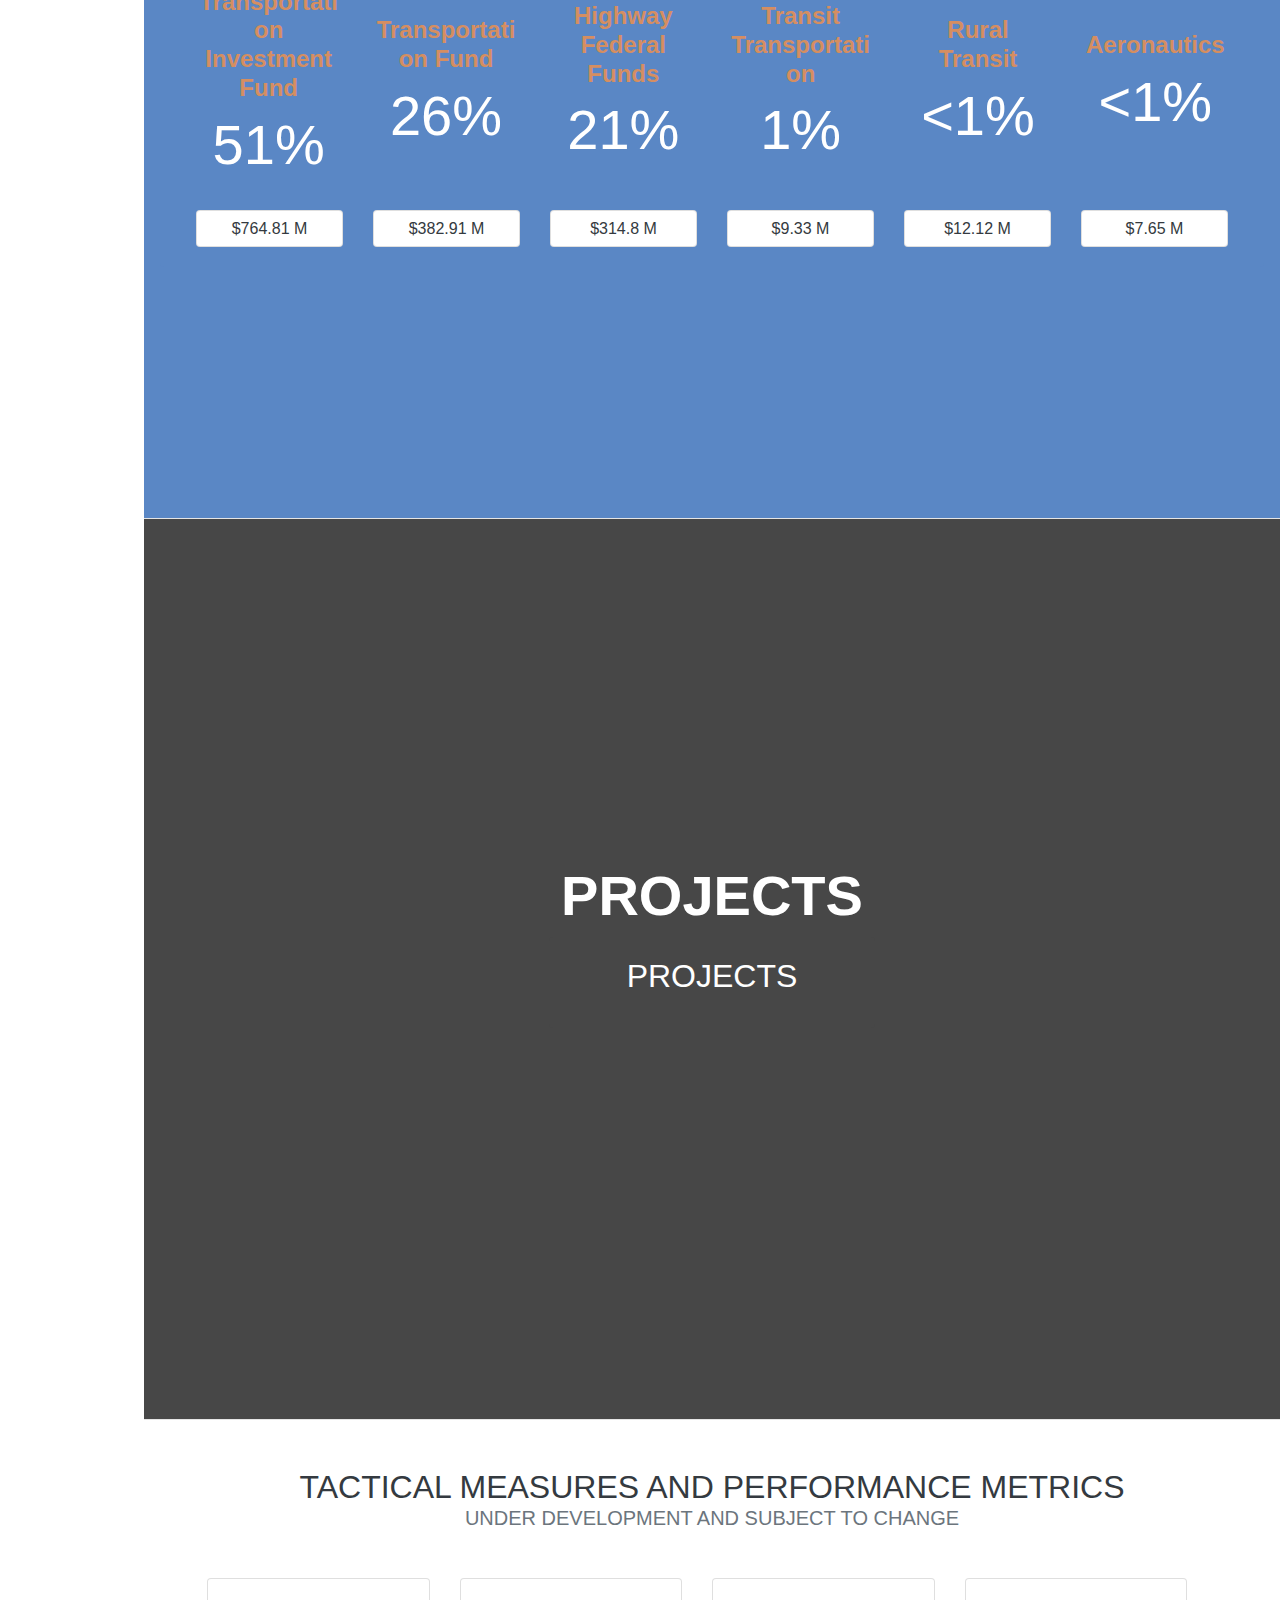
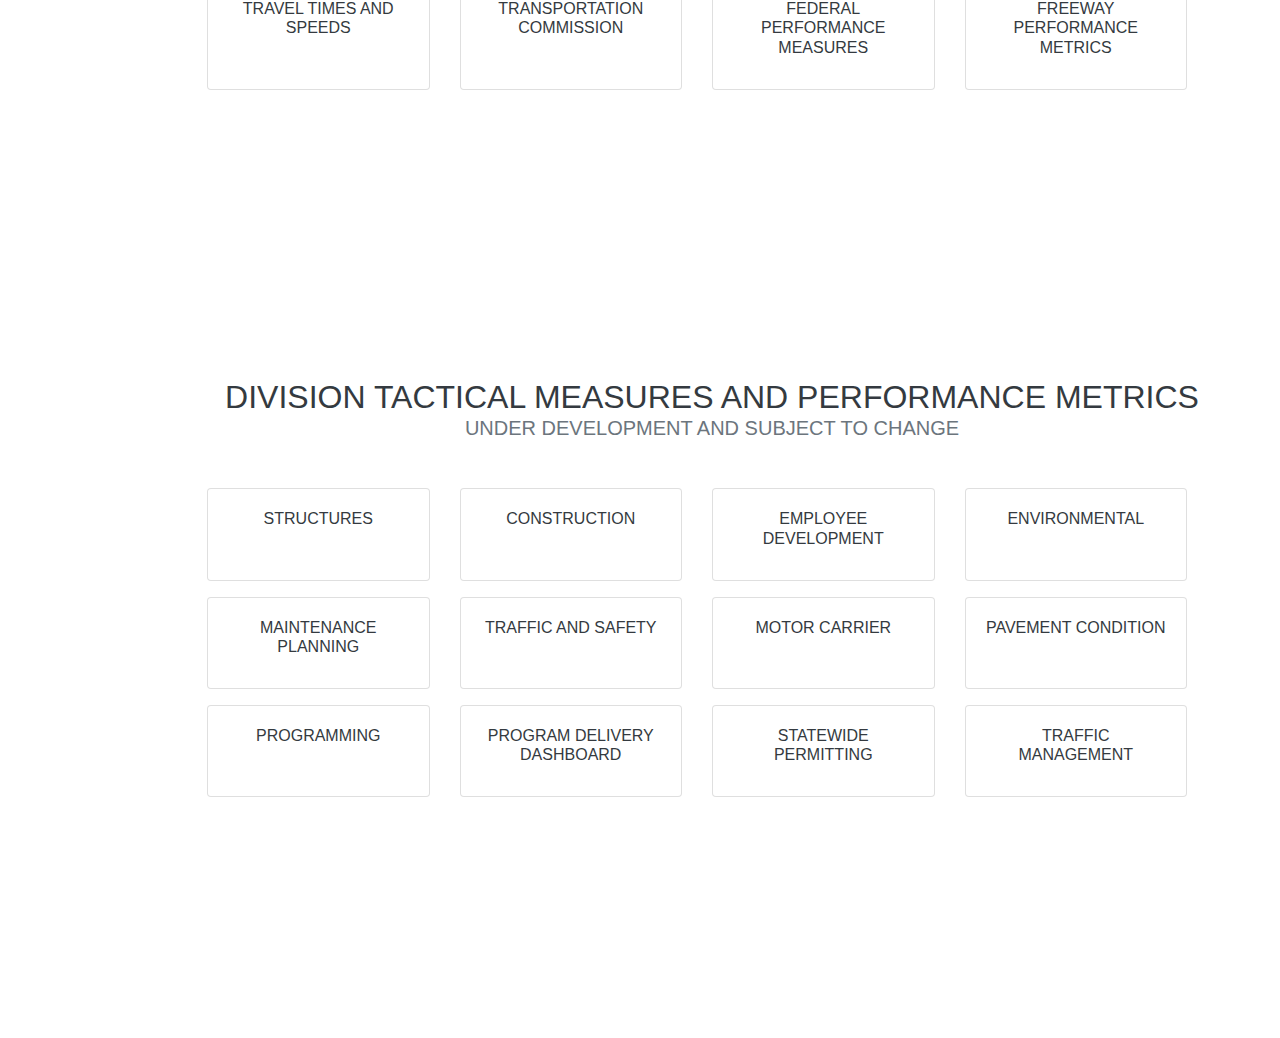
==== commit 9ed1501c: "updating to draft" ====
--- a/index.html
+++ b/index.html
@@ -5,7 +5,7 @@
     <meta name="viewport" content="width=device-width, initial-scale=1, shrink-to-fit=no">
     <meta name="description" content="">
     <meta name="author" content="">
-    <title>UDOT Strategic Direction</title>
+    <title>Draft UDOT Strategic Direction</title>
     <!-- Bootstrap core CSS -->
     <link rel="stylesheet" href="https://maxcdn.bootstrapcdn.com/bootstrap/4.0.0/css/bootstrap.min.css" integrity="sha384-Gn5384xqQ1aoWXA+058RXPxPg6fy4IWvTNh0E263XmFcJlSAwiGgFAW/dAiS6JXm" crossorigin="anonymous">
     <!-- Custom fonts for this template -->
@@ -31,11 +31,12 @@
       </div>
     </nav>
     <div class="container-fluid p-0">
+      <div class="draftbox"></div>
         <header class="mastheadvideo">
           <div id="stateheader">
             <script type="text/javascript" src="https://www.utah.gov/nav/navheader.js"></script>
           </div>
-          <h4>2020 UDOT Strategic Direction</h4>
+          <h4 style="color:#f00;font-weight:800;position:fixed;left: calc(50% + 4rem);">2021 UDOT Strategic Direction DRAFT</h4>
           <div class="mhoverlay"></div>
           <video playsinline="playsinline" autoplay="autoplay" muted="muted" loop="loop">
             <source src="video/Strategic Direction no music.mp4" type="video/mp4">
@@ -52,15 +53,6 @@
               <div class="card mb-2 text-center no-border udot-bg-blue">
                 <div class="card-body p-1">
                   <h6 class="card-title m-0 p-0 text-white font-weight-bold link-pointer">UDOT's Road Map</h6>
-                </div>
-              </div>
-            </div>
-          </div>
-          <div class="floating-card-right floating-card-middle no-gutters">
-            <div class="col-lg-12 h-100 hover-modal-show" data-toggle="modal" data-target="#missionModal">
-              <div class="card mb-2 text-center no-border udot-bg-blue">
-                <div class="card-body p-1">
-                  <h6 class="card-title m-0 p-0 text-white font-weight-bold link-pointer">Mission</h6>
                 </div>
               </div>
             </div>
@@ -90,156 +82,6 @@
                     <p>For many years, UDOT produced an annual Strategic Direction Report as a way of transparently reporting to the taxpayers of Utah, how we are investing funds allocated to us by the Utah State Legislature. We have taken advantage of the latest in online technology to provide a live, data and performance driven report that is constantly updated to reflect how we are reaching our strategic goals. The data we share here helps us make cost-effective decisions that help us meet the transportation challenges of today and the future. I hope that this live, dynamic report will be both interesting and useful as you continue to hold us accountable of our promise to Keep Utah Moving.</p>
                     <footer class="blockquote-footer">Carlos Braceras, P.E. <cite title="UDOT Director">Executive Director of UDOT</cite></footer>
                   </blockquote>
-                </div>
-                <div class="modal-footer">
-                  <button type="button" class="btn btn-secondary" data-dismiss="modal">Close</button>
-                </div>
-              </div>
-            </div>
-          </div>
-          <!-- Mission Modal -->
-          <div class="modal fade" id="missionModal" tabindex="-1" role="dialog" aria-labelledby="missionModalLabel" aria-hidden="true">
-            <div class="modal-dialog modal-lg" role="document">
-              <div class="modal-content">
-                <div class="modal-header">
-                  <h5 class="modal-title" id="missionModalLabel">MISSION</h5>
-                  <button type="button" class="close" data-dismiss="modal" aria-label="Close">
-                    <span aria-hidden="true">&times;</span>
-                  </button>
-                  <p>Innovating transportation solutions that strengthen Utah’s economy and enhance quality of life</p>
-                </div>
-                <div class="modal-body">
-                  <div class="my-auto w-100">
-                    <!--About UDOT first Part row-->
-                    <hr class="m-2 no-border">
-                    <!--About UDOT Part 2 with Stories as row -->
-                    <div class="row mb-3" id="sd-infographic">
-                      <div class="col-lg-12">
-                        <div class="card no-border">
-                          <div class="card-body text-center p-0 udot-bg-1">
-                            <div class="udotvision" data-toggle="modal" data-target="#udotvision">
-                              <h3>Utah's Transportation Vision <span>Pathway to Quality of Life</span></h3>
-                              <img src="img/good_health.svg" alt="heart with heart rate monitor line logo" title="heart with heart rate monitor line logo" />
-                              <p>Good Health</p>
-                              <img src="img/better_mobility.svg" alt="bike, car, and bus logo" title="bike, car, and bus logo" />
-                              <p>Better Mobility</p>
-                              <img src="img/strong_economy.svg" alt="bar chart going up logo" title="bar chart going up logo" />
-                              <p>Strong Economy</p>
-                              <img src="img/connected_communities.svg" alt="opposite arrows logo" title="opposite arrows logo" />
-                              <p>Connected Communities</p>
-                            </div>
-                            <div id="utahregionmap">
-                            <h3><span>4</span>Regions</h3>
-                              <svg xmlns="http://www.w3.org/2000/svg" xmlns:xlink="http://www.w3.org/1999/xlink" id="utahregionmap" viewBox="3 14 122.9 69.1">
-                                <a href="#" data-html="true" data-toggle="popover" data-trigger="hover" title="Region 2" data-content='<p class="lead">Counties: Tooele, Salt Lake, Summit</p><p class="lead">Contact: <br ><i class="fas fa-user"></i> Bryan Adams <br ><i class="fas fa-envelope"></i> bryanadams@utah.gov<br ><i class="fas fa-phone-square"></i> 801.975.4844</p>'>
-                                    <path class="region" id="region-2" d="M15.3 24.9c-.8.2-.9 0-3.1 0l-2.1.1-2.7-.2c-1-.1-1.3-.1-1.5.1-.3.3-.1.7 0 1.9l-.1 2.1c-.2 1.5-.3 1.4-.3 2.2-.1 1.3.2 1.3.1 2.4l-.1 1.7.1.8c.2.2.5.2 1.6.1l1.3-.1c1.5-.2 2.8-.1 3.5 0l2.1.3c1.8.1 2.1-.3 3.3-.1h1l.9-.5.9-.8v-1.4l-.1-1.4c-.1-.8-.3-1-.1-1.3.2-.3.7-.4 1-.2.3.2.3.6.5.7s.4-.2 1-.6l1.2-.6 1-.5.9-.5h1l.9.4.7.4c.6-.1 1-.3 1.2-.5.3-.4.2-.6.6-1l1.1-.4 1-.1 1.3-.1.9-.4 1-.2h1l.9.1c.5-.3.4-1.5-.1-1.9-.3-.2-.5 0-1.2 0l-1.9-.1-2.1.1H30c-.6.1-.9.3-1.1.1-.1-.1-.2-.3 0-1.5.1-.9.2-1.2.1-1.3-.2-.1-.4.5-1.1.9-.5.3-.7.1-1.2.4l-1 .8c-.4.3-.6.5-.8.5l-.1.1c-.1.2.9.8.8 1.4 0 .3-.3.7-.6.7-.4 0-.4-.8-1-.9-.4-.1-.6.3-1.3.4-.1 0-.6 0-1-.3-.3-.3-.2-.7-.4-.8-.3-.1-.8.4-1.1.8l-.4.9-.9-1.4-.5-1c-.4-.6-.5-.9-.7-1-.8-.4-1.2.3-2.4.7z"/>
-                                  </a>
-                                  <a href="#" data-html="true" data-toggle="popover" data-trigger="hover" title="Region 3" data-content='<p class="lead">Counties: Juab, Utah, Wasatch, Duchesne, Daggett, Uintah </p><p class="lead">Contact: <br ><i class="fas fa-user"></i> Rob Clayton <br ><i class="fas fa-envelope"></i> robertclayton@utah.gov  <br ><i class="fas fa-phone-square"></i> 801.227.8001</p>'>
-                                    <path class="region" id="region-3" d="M5.6 36c-.2.2 0 .4.1 1.3v1.2c-.1.9-.2 1.1-.1 1.3.2.3.7.1 1.6.1.9-.1.7.1 2.7.1h6.7c1.7-.1 2.4-.4 2.9.1.2.1.2.3.4.7.3.8.3 1.6.2 1.6-.1 0-.3-.5-.2-.6.1-.1.5.7 1 .7.3 0 .4-.3.8-.5.7-.3 1.1.2 1.6-.1.4-.3.5-1.1.4-1.6-.1-.6-.4-.7-.3-1.1l.5-.7c.4-.1.8-.2.8-.4.1-.3-.7-.6-.6-.8.1-.2 1.3-.1 2.2.1.5.1.8.2 1 .1.3-.3-.2-.9.1-1.2.3-.3.8.3 1.7.1.5-.1.7-.4 1-.2.3.1.2.5.4.9.2.3.6.5.9.6l2.1.1 1.6-.1 1.6.1c.9 0 1.3-.1 1.3.1.1.2-.3.3-.5 1l-.2 1c-.2 1-.2 1.1-.1 1.2.2.2.7 0 1.6-.1 1.1-.1 1.1.2 2.5.2l1.6-.1c1 .1 1.3.3 1.6.1.4-.3.3-1 .2-2.2-.1-1.6.1-1.1.1-3.4-.1-2.7-.3-2.4-.3-4.2v-4.5c0-.4.1-1.2-.4-1.5-.3-.2-.7-.1-1 0l-2.9-.1c-2.3-.1-2.9-.2-3 .1-.2.4.5 1.1.1 1.6-.2.3-.8.4-.9.4-.5 0-.6-.3-1-.2-.4 0-.4.2-1 .5l-1.2.4c-1 .2-1.2-.1-1.9.1-.2.1-.6.2-1 .6-.3.4-.3.7-.7 1-.3.3-.7.3-.9.4-.8.1-1.4-.2-1.6-.3-.6-.3-.6-.6-1-.6s-.5.4-1.3.8l-1.6.5c-.7.2-.9.3-1.1.5l-.4.6c-.2 0-.3-.2-.7-.5-.1-.1-.6-.4-.8-.3-.1.1 0 .4.1 1.2l.1 1.2v1.4c-.1.4-.1.7-.4 1.1s-.7.6-.8.7c-.4.2-.7.2-1 .2l-2.4-.2h-6l-1.2-.1-1.5.1c-1-.4-1.3-.7-1.5-.5z"/>
-                                  </a>
-                                  <a href="#" data-html="true" data-toggle="popover" data-trigger="hover" title="Region 4" data-content='<p class="lead">Counties: Millard, Sanpete, Carbon, Grand, Emery, Sevier, Beaver, Piute, Wayne, Iron, Garfield, San Juan, Washington, Kane</p><p class="lead">Contact: <br ><i class="fas fa-user"></i> Rick Torgerson <br ><i class="fas fa-envelope"></i> rtorgerson@utah.gov  <br ><i class="fas fa-phone-square"></i> 435.201.1844</p>'>
-                                    <path class="region" id="region-4" d="M5.4 39.3c.4-.3 1 0 2.1.1.7.1.7 0 2.6-.1h6.8c.3 0 .9-.1 1.7.1.7.2.8.4.9.4.1.2.2.5.2 1.1l.1.9c.2.3.7.2.9.2.4 0 .5-.2 1.2-.4l.9-.2c.3-.1.6-.3.7-.5.2-.4-.2-.6-.2-1.3 0-.4-.1-.7.1-1l.6-.6c.2-.4 0-.6.1-.8.2-.2.6-.1 1.5 0 .7.1.9.2 1.1.1.2-.2.1-.5.4-.9s.7-.6.8-.6c.5-.2 1.1 0 1.5.2.5.3.4.6.9 1l.9.3c.7.1.9-.1 1.8-.1.3 0 .9-.1 1.6 0 .9.1 1.1.3 1.8.3s1.1-.3 1.2-.1c.1.1-.5.4-.8 1l-.1 1.1.1 1c.2.3.6.3 1 .4.6.1.8-.1 1.5-.1.8-.1.9.2 2.1.1l1.3-.1c.7-.1.9-.3 1.3-.1.3.2.4.6.5.9.2.8 0 1.2-.1 2.3v1.8l.1 2.2V50l-.2 2c0 .8.2.8.2 1.7l-.1 1.9-.1 2v2.3l.2 1.6.1 2.1c.1 1.2.5 1.5.2 1.9-.1.2-.4.2-2 .1l-2.1-.1c-1.1-.1-1.9 0-2.4.1-1.8.1-3.2 0-6.4 0-4.3 0-3.8.2-8 .1l-6.9-.1-5-.1H8.3c-.7.1-1.3 0-2.7-.1-.7 0-1-.1-1.3-.4-.3-.4-.1-1 .1-1.8.2-.9 0-.8.1-3.2l.3-4.2c.1-1.6-.1-1.5-.1-4l.1-5.6c.2-1.4.4-2.3.3-3.6L5 41.1c.2-1.5.4-1.7.4-1.8z"/>
-                                  </a>
-                                  <a href="#" data-html="true" data-toggle="popover" data-trigger="hover" title="Region 1" data-content='<p class="lead">Counties: Box Elder, Cache, Weber, Morgan, Rich</p> <p class="lead">Contact: <br > <i class="fas fa-user"></i> Lisa Wilson <br > <i class="fas fa-envelope"></i> lwilson@utah.gov  <br > <i class="fas fa-phone-square"></i> 801.620.1640</p>'>
-                                    <path class="region" id="region-1" d="M6.3 14.9c-.2.2-.1.5 0 1.1.1.5 0 1.4-.1 3.3l-.1 2.6v2.7c.7.4 1.2.5 1.6.5h1.5l1.2.1 1 .1 1.6.1 1.5-.1.9-.1 1.6-.6c.7-.3.8-.3 1-.2.2.1.2.3.4.8.3.6.5.5.8 1.1l.4.7c0 .5.2.7.3.7.5.2 1.4-1.4 1.4-1.5 0 0-.6.3-.5.5.1.3 1.3.4 1.5.1.1-.2-.2-.6-.1-.7.1 0 .5.9 1 .9.3 0 .4-.3.7-.2l.7.4c.4.2.6.4.7.3l.1-.7-.2-1.4c.1-.5.3-.7.4-.8.2-.2.4-.1.9-.4l.7-.4c.5-.2.7 0 1-.2.4-.2.5-.5.6-.7.2-.4.2-.8.1-1.3l-.2-1.3c-.1-.7.1-.8.1-1.6 0-1-.3-1-.2-1.6.1-.6.4-.8.3-1.3 0-.1-.1-.4-.4-.7-.4-.4-.9-.3-2.2-.2l-1.8.1h-2.6l-5.1-.1-4.2-.1-3.6-.1c-1.3 0-2.3-.3-2.7.2z"/>
-                                  </a>
-                              </svg>
-                            </div>
-                            <div id="asseticons">
-                              <item>
-                                  <a href="#" data-html="true" data-toggle="popover" data-trigger="hover" title="1,600+ Employees" data-content='<p class="lead">Contact: <br ><i class="fas fa-user"></i> Lorri Economy <br ><i class="fas fa-envelope"></i> leconomy@utah.gov  <br ><i class="fas fa-phone-square"></i> 801.965.3898</p>'>
-                                    <img src="img/employees.svg" alt="group of people" title="group of people" />
-                                    <p><span>1,600+</span>employees</p>
-                                  </a>
-                              </item>
-                              <item>
-                                <a href="#" data-html="true" data-toggle="popover" data-trigger="hover" title="49,289 Public Road Miles" data-content='<p class="lead">Contact: <br ><i class="fas fa-user"></i> Teri Newell <br ><i class="fas fa-envelope"></i> tnewell@utah.gov <br ><i class="fas fa-phone-square"></i> 801.965.4030 <br></br><i class="fas fa-user"></i> Jason Davis <br ><i class="fas fa-envelope"></i> jasondavis@utah.gov <br ><i class="fas fa-phone-square"></i> 801.965.4030</p>'>
-                                  <img src="img/publicroads.svg" alt="roads" title="roads" />
-                                  <p><span>49,289</span>public road miles</p>
-                                </a>
-                              </item>
-                              <item>
-                                <a href="#" data-html="true" data-toggle="popover" data-trigger="hover" title="1,867 Bridges" data-content='<p class="lead">Contact: <br ><i class="fas fa-user"></i> Kris Peterson <br ><i class="fas fa-envelope"></i> krispeterson@utah.gov  <br ><i class="fas fa-phone-square"></i> 801.965.4022</p>'>
-                                  <img src="img/bridges.svg" alt="bridge sign" title="bridge sign" />
-                                  <p><span>1,867</span>bridges</p>
-                                </a>
-                              </item>
-                              <item>
-                                <a href="#" data-html="true" data-toggle="popover" data-trigger="hover" title="$43B Assets" data-content='<p class="lead">Contact: <br ><i class="fas fa-user"></i> Ben Huot <br ><i class="fas fa-envelope"></i> bhuot@utah.gov  <br ><i class="fas fa-phone-square"></i> 801-965-4190 <br></br><i class="fas fa-user"></i> Becky Bradshaw <br ><i class="fas fa-envelope"></i> bbradshaw@utah.gov <br ><i class="fas fa-phone-square"></i> 801.965.4358</p>'>
-                                  <img src="img/asset.svg" alt="stacked coins" title="stacked coins" />
-                                  <p><span>$43B</span>assets</p>
-                                </a>
-                              </item>
-                              <item>
-                                <a href="#" data-html="true" data-toggle="popover" data-trigger="hover" title="520 Snow Plows" data-content='<p class="lead">Contact: <br ><i class="fas fa-user"></i> Rob Wight <br ><i class="fas fa-envelope"></i> rwight@utah.gov <br ><i class="fas fa-phone-square"></i> 801.965.4895</p>'>
-                                  <img src="img/snowplow.svg" alt="snow plow" title="snow plow" />
-                                  <p><span>520</span>snow plows</p>
-                                </a>
-                              </item>
-                              <item>
-                                <a href="#" data-html="true" data-toggle="popover" data-trigger="hover" title="171 Innovations Implemented in 2018" data-content='<p class="lead">Contact: <br ><i class="fas fa-user"></i> Nathan Lee <br ><i class="fas fa-envelope"></i> nlee@utah.gov <br ><i class="fas fa-phone-square"></i> 801.965.4082</p>'>
-                                  <img src="img/innovation.svg" alt="light bulb" title="light bulb" />
-                                  <p><span>171</span>innovations implemented in 2018</p>
-                                </a>
-                              </item>
-                            </div>
-                          </div>
-                        </div>
-                      </div>
-                      <div class="modal fade" id="udotvision" tabindex="-1" role="dialog" aria-labelledby="udotvision" aria-hidden="true">
-                          <div class="modal-dialog" role="document">
-                              <div class="modal-content">
-                                <div class="modal-header">
-                                  <button type="button" class="close" data-dismiss="modal" aria-label="Close">
-                                    <span aria-hidden="true">&times;</span>
-                                  </button>
-                                </div>
-                                <div class="modal-body">
-                                  <div class="udotvisioncat goodhealth">
-                                    <img src="img/good_health_red.svg" alt="heart with heart rate monitor line logo" title="heart with heart rate monitor line logo" />
-                                    <h5>Good Health</h5>
-                                    <ul>
-                                      <li>Safety</li>
-                                      <li>Public Health</li>
-                                      <li>Environment</li>
-                                    </ul>
-                                  </div>
-                                  <div class="udotvisioncat strongeconomy">
-                                    <img src="img/strong_economy_ltblue.svg" alt="bar chart going up logo" title="bar chart going up logo" />
-                                    <h5>Strong Economy</h5>
-                                    <ul>
-                                      <li>Connectivity</li>
-                                      <li>Transport Costs</li>
-                                      <li>Economic Development</li>
-                                    </ul>
-                                  </div>
-                                  <div class="udotvisioncat bettermobility">
-                                    <img src="img/better_mobility_orange.svg" alt="bike, car, and bus logo" title="bike, car, and bus logo" />
-                                    <h5>Better Mobility</h5>
-                                    <ul>
-                                      <li>Travel Time</li>
-                                      <li>Throughput</li>
-                                      <li>Risk and Resiliency</li>
-                                    </ul>
-                                  </div>
-                                  <div class="udotvisioncat connectedcommunities">
-                                    <img src="img/connected_communities_green.svg" alt="opposite arrows logo" title="opposite arrows logo" />
-                                    <h5>Connected Communities</h5>
-                                    <ul>
-                                      <li>Accessibility</li>
-                                      <li>Land Use and Community</li>
-                                      <li>Integrated Systems</li>
-                                    </ul>
-                                  </div>
-                                </div>
-                                <div class="modal-footer">
-                                  <button type="button" class="btn btn-secondary" data-dismiss="modal">Close</button>
-                                </div>
-                              </div>
-                          </div>
-                      </div>
-                    <!--About UDOT Part 2 with Stories end as row -->
-                  </div>
                 </div>
                 <div class="modal-footer">
                   <button type="button" class="btn btn-secondary" data-dismiss="modal">Close</button>
@@ -315,6 +157,361 @@
           </div>
         </header>
       <hr class="m-0">
+      <section class="udotsd-section p-3 d-flex flex-column udot-bg-1 position-relative" id="aboutUDOT">
+        <!--Section wrapper -->
+        <div class="my-auto w-100">
+          <!--About UDOT first Part row-->
+          <div class="row text-center">
+            <div class="col-12">
+              <h2 class="text-white font-weight-bold">Mission</h2>
+              <h4 class="text-white">Innovating transportation solutions that strengthen Utah’s economy and enhance quality of life</h4>
+            </div>
+          </div>
+          <hr class="m-2 no-border">
+          <!--About UDOT Part 2 with Stories as row -->
+          <div class="row mb-3" id="sd-infographic">
+            <div class="col-lg-12">
+              <div class="card no-border">
+                <div class="card-body text-center p-0 udot-bg-1">
+                  <div class="udotvision" data-toggle="modal" data-target="#udotvision">
+                    <a href="https://uvision.utah.gov/" target="_blank">
+                      <h3>Utah's Transportation Vision <span>Pathway to Quality of Life</span></h3>
+                      <img src="img/good_health.svg" alt="heart with heart rate monitor line logo" title="heart with heart rate monitor line logo" />
+                      <p>Good Health</p>
+                      <img src="img/better_mobility.svg" alt="bike, car, and bus logo" title="bike, car, and bus logo" />
+                      <p>Better Mobility</p>
+                      <img src="img/strong_economy.svg" alt="bar chart going up logo" title="bar chart going up logo" />
+                      <p>Strong Economy</p>
+                      <img src="img/connected_communities.svg" alt="opposite arrows logo" title="opposite arrows logo" />
+                      <p>Connected Communities</p>
+                    </a>
+                  </div>
+                  <div id="utahregionmap">
+                  <h3><span>4</span>Regions</h3>
+                    <svg xmlns="http://www.w3.org/2000/svg" xmlns:xlink="http://www.w3.org/1999/xlink" id="utahregionmap" viewBox="3 14 122.9 69.1">
+                        <a class="img-map-link" data-toggle="modal" data-target="#region2Details">
+                          <path class="region" id="region-2" d="M15.3 24.9c-.8.2-.9 0-3.1 0l-2.1.1-2.7-.2c-1-.1-1.3-.1-1.5.1-.3.3-.1.7 0 1.9l-.1 2.1c-.2 1.5-.3 1.4-.3 2.2-.1 1.3.2 1.3.1 2.4l-.1 1.7.1.8c.2.2.5.2 1.6.1l1.3-.1c1.5-.2 2.8-.1 3.5 0l2.1.3c1.8.1 2.1-.3 3.3-.1h1l.9-.5.9-.8v-1.4l-.1-1.4c-.1-.8-.3-1-.1-1.3.2-.3.7-.4 1-.2.3.2.3.6.5.7s.4-.2 1-.6l1.2-.6 1-.5.9-.5h1l.9.4.7.4c.6-.1 1-.3 1.2-.5.3-.4.2-.6.6-1l1.1-.4 1-.1 1.3-.1.9-.4 1-.2h1l.9.1c.5-.3.4-1.5-.1-1.9-.3-.2-.5 0-1.2 0l-1.9-.1-2.1.1H30c-.6.1-.9.3-1.1.1-.1-.1-.2-.3 0-1.5.1-.9.2-1.2.1-1.3-.2-.1-.4.5-1.1.9-.5.3-.7.1-1.2.4l-1 .8c-.4.3-.6.5-.8.5l-.1.1c-.1.2.9.8.8 1.4 0 .3-.3.7-.6.7-.4 0-.4-.8-1-.9-.4-.1-.6.3-1.3.4-.1 0-.6 0-1-.3-.3-.3-.2-.7-.4-.8-.3-.1-.8.4-1.1.8l-.4.9-.9-1.4-.5-1c-.4-.6-.5-.9-.7-1-.8-.4-1.2.3-2.4.7z"/>
+                        </a>
+                        <a class="img-map-link" data-toggle="modal" data-target="#region3Details">
+                          <path class="region" id="region-3" d="M5.6 36c-.2.2 0 .4.1 1.3v1.2c-.1.9-.2 1.1-.1 1.3.2.3.7.1 1.6.1.9-.1.7.1 2.7.1h6.7c1.7-.1 2.4-.4 2.9.1.2.1.2.3.4.7.3.8.3 1.6.2 1.6-.1 0-.3-.5-.2-.6.1-.1.5.7 1 .7.3 0 .4-.3.8-.5.7-.3 1.1.2 1.6-.1.4-.3.5-1.1.4-1.6-.1-.6-.4-.7-.3-1.1l.5-.7c.4-.1.8-.2.8-.4.1-.3-.7-.6-.6-.8.1-.2 1.3-.1 2.2.1.5.1.8.2 1 .1.3-.3-.2-.9.1-1.2.3-.3.8.3 1.7.1.5-.1.7-.4 1-.2.3.1.2.5.4.9.2.3.6.5.9.6l2.1.1 1.6-.1 1.6.1c.9 0 1.3-.1 1.3.1.1.2-.3.3-.5 1l-.2 1c-.2 1-.2 1.1-.1 1.2.2.2.7 0 1.6-.1 1.1-.1 1.1.2 2.5.2l1.6-.1c1 .1 1.3.3 1.6.1.4-.3.3-1 .2-2.2-.1-1.6.1-1.1.1-3.4-.1-2.7-.3-2.4-.3-4.2v-4.5c0-.4.1-1.2-.4-1.5-.3-.2-.7-.1-1 0l-2.9-.1c-2.3-.1-2.9-.2-3 .1-.2.4.5 1.1.1 1.6-.2.3-.8.4-.9.4-.5 0-.6-.3-1-.2-.4 0-.4.2-1 .5l-1.2.4c-1 .2-1.2-.1-1.9.1-.2.1-.6.2-1 .6-.3.4-.3.7-.7 1-.3.3-.7.3-.9.4-.8.1-1.4-.2-1.6-.3-.6-.3-.6-.6-1-.6s-.5.4-1.3.8l-1.6.5c-.7.2-.9.3-1.1.5l-.4.6c-.2 0-.3-.2-.7-.5-.1-.1-.6-.4-.8-.3-.1.1 0 .4.1 1.2l.1 1.2v1.4c-.1.4-.1.7-.4 1.1s-.7.6-.8.7c-.4.2-.7.2-1 .2l-2.4-.2h-6l-1.2-.1-1.5.1c-1-.4-1.3-.7-1.5-.5z"/>
+                        </a>
+                        <a class="img-map-link" data-toggle="modal" data-target="#region4Details">
+                          <path class="region" id="region-4" d="M5.4 39.3c.4-.3 1 0 2.1.1.7.1.7 0 2.6-.1h6.8c.3 0 .9-.1 1.7.1.7.2.8.4.9.4.1.2.2.5.2 1.1l.1.9c.2.3.7.2.9.2.4 0 .5-.2 1.2-.4l.9-.2c.3-.1.6-.3.7-.5.2-.4-.2-.6-.2-1.3 0-.4-.1-.7.1-1l.6-.6c.2-.4 0-.6.1-.8.2-.2.6-.1 1.5 0 .7.1.9.2 1.1.1.2-.2.1-.5.4-.9s.7-.6.8-.6c.5-.2 1.1 0 1.5.2.5.3.4.6.9 1l.9.3c.7.1.9-.1 1.8-.1.3 0 .9-.1 1.6 0 .9.1 1.1.3 1.8.3s1.1-.3 1.2-.1c.1.1-.5.4-.8 1l-.1 1.1.1 1c.2.3.6.3 1 .4.6.1.8-.1 1.5-.1.8-.1.9.2 2.1.1l1.3-.1c.7-.1.9-.3 1.3-.1.3.2.4.6.5.9.2.8 0 1.2-.1 2.3v1.8l.1 2.2V50l-.2 2c0 .8.2.8.2 1.7l-.1 1.9-.1 2v2.3l.2 1.6.1 2.1c.1 1.2.5 1.5.2 1.9-.1.2-.4.2-2 .1l-2.1-.1c-1.1-.1-1.9 0-2.4.1-1.8.1-3.2 0-6.4 0-4.3 0-3.8.2-8 .1l-6.9-.1-5-.1H8.3c-.7.1-1.3 0-2.7-.1-.7 0-1-.1-1.3-.4-.3-.4-.1-1 .1-1.8.2-.9 0-.8.1-3.2l.3-4.2c.1-1.6-.1-1.5-.1-4l.1-5.6c.2-1.4.4-2.3.3-3.6L5 41.1c.2-1.5.4-1.7.4-1.8z"/>
+                        </a>
+                        <a class="img-map-link" data-toggle="modal" data-target="#region1Details">
+                          <path class="region" id="region-1" d="M6.3 14.9c-.2.2-.1.5 0 1.1.1.5 0 1.4-.1 3.3l-.1 2.6v2.7c.7.4 1.2.5 1.6.5h1.5l1.2.1 1 .1 1.6.1 1.5-.1.9-.1 1.6-.6c.7-.3.8-.3 1-.2.2.1.2.3.4.8.3.6.5.5.8 1.1l.4.7c0 .5.2.7.3.7.5.2 1.4-1.4 1.4-1.5 0 0-.6.3-.5.5.1.3 1.3.4 1.5.1.1-.2-.2-.6-.1-.7.1 0 .5.9 1 .9.3 0 .4-.3.7-.2l.7.4c.4.2.6.4.7.3l.1-.7-.2-1.4c.1-.5.3-.7.4-.8.2-.2.4-.1.9-.4l.7-.4c.5-.2.7 0 1-.2.4-.2.5-.5.6-.7.2-.4.2-.8.1-1.3l-.2-1.3c-.1-.7.1-.8.1-1.6 0-1-.3-1-.2-1.6.1-.6.4-.8.3-1.3 0-.1-.1-.4-.4-.7-.4-.4-.9-.3-2.2-.2l-1.8.1h-2.6l-5.1-.1-4.2-.1-3.6-.1c-1.3 0-2.3-.3-2.7.2z"/>
+                        </a>
+                    </svg>
+                  </div>
+                  <div id="asseticons">
+                    <item data-toggle="modal" data-target="#employees">
+                        <img src="img/employees.svg" alt="group of people" title="group of people" />
+                        <p><span>1,700+</span>employees</p>
+                    </item>
+                    <item data-toggle="modal" data-target="#roads">
+                        <img src="img/publicroads.svg" alt="roads" title="roads" />
+                        <p><span>48,608</span>public road miles</p>
+                    </item>
+                    <item data-toggle="modal" data-target="#bridges">
+                        <img src="img/bridges.svg" alt="bridge sign" title="bridge sign" />
+                        <p><span>1,971</span>bridges</p>
+                    </item>
+                    <item data-toggle="modal" data-target="#assets">
+                        <img src="img/asset.svg" alt="stacked coins" title="stacked coins" />
+                        <p><span>$46.2B</span>assets</p>
+                    </item>
+                    <item data-toggle="modal" data-target="#snowplows">
+                        <img src="img/snowplow.svg" alt="snow plow" title="snow plow" />
+                        <p><span>518</span>snow plows</p>
+                    </item>
+                    <item data-toggle="modal" data-target="#innovations">
+                      <a target="_blank" href="https://www.udot.utah.gov/main/uconowner.gf?n=10962400971121182 " target="_blank" rel="noopener">
+                        <img src="img/innovation.svg" alt="light bulb" title="light bulb" />
+                        <p><span>119</span>innovations implemented in 2020</p>
+                      </a>
+                  </item>
+                  </div>
+                </div>
+              </div>
+            </div>
+            <!--Modals for region details-->
+            <div class="modal fade" id="region2Details" tabindex="-1" role="dialog" aria-labelledby="region2Details" aria-hidden="true">
+              <div class="modal-dialog" role="document">
+                <div class="modal-content">
+                  <div class="modal-header">
+                    <h5 class="modal-title text-center" id="region2Details">Region 2</h5>
+                    <button type="button" class="close" data-dismiss="modal" aria-label="Close">
+                      <span aria-hidden="true">&times;</span>
+                    </button>
+                  </div>
+                  <div class="modal-body">
+                    <p class="lead">Counties: Tooele, Salt Lake, Summit</p>
+                    <p class="lead">Contact: <br >
+                    <i class="fas fa-user"></i> Lisa Wilson <br >
+                    <i class="fas fa-envelope"></i> lwilson@utah.gov  <br >
+                    <i class="fas fa-phone-square"></i> 801.975.4844</p>              
+                  </div>
+                  <div class="modal-footer">
+                    <button type="button" class="btn btn-secondary" data-dismiss="modal">Close</button>
+                  </div>
+                </div>
+              </div>
+            </div>
+            <div class="modal fade" id="region1Details" tabindex="-1" role="dialog" aria-labelledby="region1Details" aria-hidden="true">
+                <div class="modal-dialog" role="document">
+                  <div class="modal-content">
+                    <div class="modal-header">
+                      <h5 class="modal-title text-center" id="region1Details">Region 1</h5>
+                      <button type="button" class="close" data-dismiss="modal" aria-label="Close">
+                        <span aria-hidden="true">&times;</span>
+                      </button>
+                    </div>
+                    <div class="modal-body">
+                      <p class="lead">Counties: Box Elder, Cache, Weber, Morgan, Rich</p>
+                      <p class="lead">Contact: <br >
+                      <i class="fas fa-user"></i> Rob Wight <br >
+                      <i class="fas fa-envelope"></i> rwight@utah.gov  <br >
+                      <i class="fas fa-phone-square"></i> 801.620.1640</p>            
+                    </div>
+                    <div class="modal-footer">
+                      <button type="button" class="btn btn-secondary" data-dismiss="modal">Close</button>
+                    </div>
+                  </div>
+                </div>
+            </div>
+            <div class="modal fade" id="region3Details" tabindex="-1" role="dialog" aria-labelledby="region3Details" aria-hidden="true">
+                <div class="modal-dialog" role="document">
+                  <div class="modal-content">
+                    <div class="modal-header">
+                      <h5 class="modal-title text-center" id="region3Details">Region 3</h5>
+                      <button type="button" class="close" data-dismiss="modal" aria-label="Close">
+                        <span aria-hidden="true">&times;</span>
+                      </button>
+                    </div>
+                    <div class="modal-body">
+                        <p class="lead">Counties: Juab, Utah, Wasatch, Duchesne, Daggett, Uintah </p>
+                        <p class="lead">Contact: <br >
+                          <i class="fas fa-user"></i> Rob Clayton <br >
+                          <i class="fas fa-envelope"></i> robertclayton@utah.gov  <br >
+                          <i class="fas fa-phone-square"></i> 801.227.8001</p>
+                    </div>
+                    <div class="modal-footer">
+                      <button type="button" class="btn btn-secondary" data-dismiss="modal">Close</button>
+                    </div>
+                  </div>
+                </div>
+            </div>
+            <div class="modal fade" id="region4Details" tabindex="-1" role="dialog" aria-labelledby="region4Details" aria-hidden="true">
+                <div class="modal-dialog" role="document">
+                  <div class="modal-content">
+                    <div class="modal-header">
+                      <h5 class="modal-title text-center" id="region4Details">Region 4</h5>
+                      <button type="button" class="close" data-dismiss="modal" aria-label="Close">
+                        <span aria-hidden="true">&times;</span>
+                      </button>
+                    </div>
+                    <div class="modal-body">
+                        <p class="lead">Counties: Millard, Sanpete, Carbon, Grand, Emery, Sevier, Beaver, Piute, Wayne, Iron, Garfield, San Juan, Washington, Kane</p>
+                        <p class="lead">Contact: <br >
+                          <i class="fas fa-user"></i> Rick Torgerson <br >
+                          <i class="fas fa-envelope"></i> rtorgerson@utah.gov  <br >
+                          <i class="fas fa-phone-square"></i> 435.201.1844</p>
+                    </div>
+                    <div class="modal-footer">
+                      <button type="button" class="btn btn-secondary" data-dismiss="modal">Close</button>
+                    </div>
+                  </div>
+                </div>
+            </div>
+            
+            <!--<div class="modal fade" id="udotvision" tabindex="-1" role="dialog" aria-labelledby="udotvision" aria-hidden="true">
+                <div class="modal-dialog" role="document">
+                    <div class="modal-content">
+                      <div class="modal-header">
+                        <button type="button" class="close" data-dismiss="modal" aria-label="Close">
+                          <span aria-hidden="true">&times;</span>
+                        </button>
+                      </div>
+                      <div class="modal-body">
+                        <div class="udotvisioncat goodhealth">
+                          <img src="img/good_health_red.svg" alt="heart with heart rate monitor line logo" title="heart with heart rate monitor line logo" />
+                          <h5>Good Health</h5>
+                          <ul>
+                            <li>Safety</li>
+                            <li>Public Health</li>
+                            <li>Environment</li>
+                          </ul>
+                        </div>
+                        <div class="udotvisioncat strongeconomy">
+                          <img src="img/strong_economy_ltblue.svg" alt="bar chart going up logo" title="bar chart going up logo" />
+                          <h5>Strong Economy</h5>
+                          <ul>
+                            <li>Connectivity</li>
+                            <li>Transport Costs</li>
+                            <li>Economic Development</li>
+                          </ul>
+                        </div>
+                        <div class="udotvisioncat bettermobility">
+                          <img src="img/better_mobility_orange.svg" alt="bike, car, and bus logo" title="bike, car, and bus logo" />
+                          <h5>Better Mobility</h5>
+                          <ul>
+                            <li>Travel Time</li>
+                            <li>Throughput</li>
+                            <li>Risk and Resiliency</li>
+                          </ul>
+                        </div>
+                        <div class="udotvisioncat connectedcommunities">
+                          <img src="img/connected_communities_green.svg" alt="opposite arrows logo" title="opposite arrows logo" />
+                          <h5>Connected Communities</h5>
+                          <ul>
+                            <li>Accessibility</li>
+                            <li>Land Use and Community</li>
+                            <li>Integrated Systems</li>
+                          </ul>
+                        </div>
+                      </div>
+                      <div class="modal-footer">
+                        <button type="button" class="btn btn-secondary" data-dismiss="modal">Close</button>
+                      </div>
+                    </div>
+                </div>
+            </div>
+            <div class="modal fade" id="employees" tabindex="-1" role="dialog" aria-labelledby="employees" aria-hidden="true">
+              <div class="modal-dialog" role="document">
+                <div class="modal-content">
+                  <div class="modal-header">
+                    <h5 class="modal-title text-center">1,600+ Employees</h5>
+                    <button type="button" class="close" data-dismiss="modal" aria-label="Close">
+                      <span aria-hidden="true">&times;</span>
+                    </button>
+                  </div>
+                  <div class="modal-body">
+                    <p class="lead">Contact: <br >
+                    <i class="fas fa-user"></i> Lorri Economy <br >
+                    <i class="fas fa-envelope"></i> leconomy@utah.gov  <br >
+                    <i class="fas fa-phone-square"></i> 801.965.3898</p>
+                  </div>
+                  <div class="modal-footer">
+                    <button type="button" class="btn btn-secondary" data-dismiss="modal">Close</button>
+                  </div>
+                </div>
+              </div>
+            </div>
+            <div class="modal fade" id="roads" tabindex="-1" role="dialog" aria-labelledby="roads" aria-hidden="true">
+              <div class="modal-dialog" role="document">
+                <div class="modal-content">
+                  <div class="modal-header">
+                    <h5 class="modal-title text-center">49,289 Public Road Miles</h5>
+                    <button type="button" class="close" data-dismiss="modal" aria-label="Close">
+                      <span aria-hidden="true">&times;</span>
+                    </button>
+                  </div>
+                  <div class="modal-body">
+                    <p class="lead">Contact: <br >
+                    <i class="fas fa-user"></i> Teri Newell <br >
+                    <i class="fas fa-envelope"></i> tnewell@utah.gov <br >
+                    <i class="fas fa-phone-square"></i> 801.965.4030 <br></br>
+                    <i class="fas fa-user"></i> Jason Davis <br >
+                    <i class="fas fa-envelope"></i> jasondavis@utah.gov <br >
+                    <i class="fas fa-phone-square"></i> 801.965.4030</p>
+                  </div>
+                  <div class="modal-footer">
+                    <button type="button" class="btn btn-secondary" data-dismiss="modal">Close</button>
+                  </div>
+                </div>
+              </div>
+            </div>
+            <div class="modal fade" id="bridges" tabindex="-1" role="dialog" aria-labelledby="bridges" aria-hidden="true">
+              <div class="modal-dialog" role="document">
+                <div class="modal-content">
+                  <div class="modal-header">
+                    <h5 class="modal-title text-center">1,867 Bridges</h5>
+                    <button type="button" class="close" data-dismiss="modal" aria-label="Close">
+                      <span aria-hidden="true">&times;</span>
+                    </button>
+                  </div>
+                  <div class="modal-body">
+                    <p class="lead">Contact: <br >
+                    <i class="fas fa-user"></i> Kris Peterson <br >
+                    <i class="fas fa-envelope"></i> krispeterson@utah.gov  <br >
+                    <i class="fas fa-phone-square"></i> 801.965.4022</p>
+                  </div>
+                  <div class="modal-footer">
+                    <button type="button" class="btn btn-secondary" data-dismiss="modal">Close</button>
+                  </div>
+                </div>
+              </div>
+            </div>
+            <div class="modal fade" id="assets" tabindex="-1" role="dialog" aria-labelledby="assets" aria-hidden="true">
+              <div class="modal-dialog" role="document">
+                <div class="modal-content">
+                  <div class="modal-header">
+                    <h5 class="modal-title text-center">$43B Assets</h5>
+                    <button type="button" class="close" data-dismiss="modal" aria-label="Close">
+                      <span aria-hidden="true">&times;</span>
+                    </button>
+                  </div>
+                  <div class="modal-body">
+                    <p class="lead">Contact: <br >
+                    <i class="fas fa-user"></i> Ben Huot <br >
+                    <i class="fas fa-envelope"></i> bhuot@utah.gov  <br >
+                    <i class="fas fa-phone-square"></i> 801-965-4190 <br></br>
+                    <i class="fas fa-user"></i> Becky Bradshaw <br >
+                    <i class="fas fa-envelope"></i> bbradshaw@utah.gov <br >
+                    <i class="fas fa-phone-square"></i> 801.965.4358</p>
+                  </div>
+                  <div class="modal-footer">
+                    <button type="button" class="btn btn-secondary" data-dismiss="modal">Close</button>
+                  </div>
+                </div>
+              </div>
+            </div>
+            <div class="modal fade" id="snowplows" tabindex="-1" role="dialog" aria-labelledby="snowplows" aria-hidden="true">
+              <div class="modal-dialog" role="document">
+                <div class="modal-content">
+                  <div class="modal-header">
+                    <h5 class="modal-title text-center">520 Snow Plows</h5>
+                    <button type="button" class="close" data-dismiss="modal" aria-label="Close">
+                      <span aria-hidden="true">&times;</span>
+                    </button>
+                  </div>
+                  <div class="modal-body">
+                    <p class="lead">Contact: <br >
+                    <i class="fas fa-user"></i> Rob Wight <br >
+                    <i class="fas fa-envelope"></i> rwight@utah.gov <br >
+                    <i class="fas fa-phone-square"></i> 801.965.4895</p>
+                  </div>
+                  <div class="modal-footer">
+                    <button type="button" class="btn btn-secondary" data-dismiss="modal">Close</button>
+                  </div>
+                </div>
+              </div>
+            </div>
+            <div class="modal fade" id="innovations" tabindex="-1" role="dialog" aria-labelledby="innovations" aria-hidden="true">
+              <div class="modal-dialog" role="document">
+                <div class="modal-content">
+                  <div class="modal-header">
+                    <h5 class="modal-title text-center">171 Innovations Implemented in 2018</h5>
+                    <button type="button" class="close" data-dismiss="modal" aria-label="Close">
+                      <span aria-hidden="true">&times;</span>
+                    </button>
+                  </div>
+                  <div class="modal-body">
+                    <p class="lead">Contact: <br >
+                    <i class="fas fa-user"></i> Nathan Lee <br >
+                    <i class="fas fa-envelope"></i> nlee@utah.gov <br >
+                    <i class="fas fa-phone-square"></i> 801.965.4082</p>
+                  </div>
+                  <div class="modal-footer">
+                    <button type="button" class="btn btn-secondary" data-dismiss="modal">Close</button>
+                  </div>
+                </div>
+              </div>
+            </div> -->
+          <!--About UDOT Part 2 with Stories end as row -->
+        </div>
+        <!--/.Section Wrapper -->
+      </section>
       <!-- Section on Strategic Goals -->
       <section class="udotsd-section p-3 p-lg-5 d-flex flex-column udot-bg-2 position-relative" id="strategicGoals">
         <!--Section Wrapper -->
@@ -329,7 +526,7 @@
             <div class="col-md-4 p-0">
               <div class="card text-center udot-bg-2 no-border">
                 <div class="card-body p-0">
-                  <h5 class="card-title font-weight-bold alt-link" onclick="window.location='zero-fatalities.html'">Zero Fatalities</h5>
+                  <a href="zero-fatalities.html"><h5 class="card-title font-weight-bold alt-link">Zero Fatalities</h5></a>
                   <canvas id="zf-goalpage-doughut-chart"></canvas>
                   <h6 class="card-header m-1 no-border">Safety Performance Measures</h6>
                   <div class="goal-chart-container">
@@ -345,7 +542,7 @@
             <div class="col-md-4 p-0">
               <div class="card text-center udot-bg-2 no-border">
                 <div class="card-body p-0">
-                  <h5 class="card-title font-weight-bold alt-link" onclick="window.location='optimize-mobility.html'">Optimize Mobility</h5>
+                  <a href="optimize-mobility.html"><h5 class="card-title font-weight-bold alt-link">Optimize Mobility</h5></a>
                   <canvas id="om-goalpage-doughut-chart"></canvas>
                   <h6 class="card-header m-1 no-border">Mobility Performance Measures</h6>
                   <div class="goal-chart-container">
@@ -361,7 +558,7 @@
             <div class="col-md-4 p-0">
               <div class="card text-center udot-bg-2 no-border">
                 <div class="card-body p-0">
-                  <h5 class="card-title font-weight-bold alt-link" onclick="window.location='preserve-infrastructure.html'">Preserve Infrastructure</h5>
+                  <a href="preserve-infrastructure.html"><h5 class="card-title font-weight-bold alt-link">Preserve Infrastructure</h5></a>
                   <canvas id="pi-goalpage-doughut-chart"></canvas>
                   <h6 class="card-header m-1 no-border">Infrastructure Performance Measures</h6>
                   <div class="goal-chart-container">
@@ -380,31 +577,49 @@
           <div class="row mb-3">
             <div>
               <div class="row initiatives">
-                <div class="card udot-bg-black alt-link mb-3 no-border" data-toggle="modal" data-target=".bd-example-modal-lg-4">
+                <div class="card udot-bg-black alt-link mb-3 no-border" data-toggle="modal" data-target=".covid19">
                   <img class="card-img op-7" src="img/IMT story.png" alt="Incident Management Truck Image">
                   <div class="card-img-overlay shrink">
-                    <h5 class="card-title text-white">Incident Management Team</h5>
-                  </div>
-                </div>
-                <div class="card udot-bg-black alt-link mb-3 no-border" data-toggle="modal" data-target=".bd-example-modal-lg-2">
+                    <h5 class="card-title text-white">COVID-19 Impacts to Active Transportation</h5>
+                  </div>
+                </div>
+                <div class="card udot-bg-black alt-link mb-3 no-border" data-toggle="modal" data-target=".intelligenttransport">
                   <img class="card-img op-7" src="img/UAV story.png" alt="Autonomous Vehicles Image">
                   <div class="card-img-overlay shrink">
-                    <h5 class="card-title text-white">Unmanned Aerial Vehicles</h5>
-                  </div>
-                </div>
-                <div class="card udot-bg-black alt-link mb-3 no-border" data-toggle="modal" data-target=".bd-example-modal-lg-1">
+                    <h5 class="card-title text-white">Intelligent Transportation Systems</h5>
+                  </div>
+                </div>
+                <div class="card udot-bg-black alt-link mb-3 no-border" data-toggle="modal" data-target=".connectedautomonous">
                   <img class="card-img op-7" src="img/self-driving-car-01.jpg" alt="Autonomous Vehicles Image">
                   <div class="card-img-overlay shrink">
                     <h5 class="card-title text-white">Connected and Autonomous Vehicles</h5>
                   </div>
                 </div>
-                <div class="card udot-bg-black alt-link mb-3 no-border" data-toggle="modal" data-target=".bd-example-modal-lg-3">
+                <div class="card udot-bg-black alt-link mb-3 no-border" data-toggle="modal" data-target=".facilities">
+                  <img class="card-img op-7" src="img/UAV story.png" alt="Autonomous Vehicles Image">
+                  <div class="card-img-overlay shrink">
+                    <h5 class="card-title text-white">Facilities</h5>
+                  </div>
+                </div>
+                <div class="card udot-bg-black alt-link mb-3 no-border" data-toggle="modal" data-target=".portsofentry">
+                  <img class="card-img op-7" src="img/self-driving-car-01.jpg" alt="Autonomous Vehicles Image">
+                  <div class="card-img-overlay shrink">
+                    <h5 class="card-title text-white">Ports of Entry</h5>
+                  </div>
+                </div>
+                <div class="card udot-bg-black alt-link mb-3 no-border" data-toggle="modal" data-target=".equipment">
+                  <img class="card-img op-7" src="img/IMT story.png" alt="Incident Management Truck Image">
+                  <div class="card-img-overlay shrink">
+                    <h5 class="card-title text-white">Equipment</h5>
+                  </div>
+                </div>
+                <div class="card udot-bg-black alt-link mb-3 no-border" data-toggle="modal" data-target=".roadusage">
                   <img class="card-img op-7" src="img/rucutah.jpg" alt="RUC Utah">
                   <div class="card-img-overlay shrink" id="ructitle">
                     <h5 class="card-title text-white">Road Usage Charge</h5>
                   </div>
                 </div>
-                <div class="modal fade bd-example-modal-lg-1" id="myModal1" tabindex="-1" role="dialog" aria-labelledby="myLargeModalLabel" aria-hidden="true">
+                <div class="modal fade bd-example-modal-lg-1 connectedautomonous storiesmodal" id="myModal1" tabindex="-1" role="dialog" aria-labelledby="myLargeModalLabel" aria-hidden="true">
                     <div class="modal-dialog modal-lg">
                       <div class="modal-content">
                         <div class="modal-header">
@@ -415,22 +630,10 @@
                           <div class="container-fluid">
                             <div class="row">
                               <div class="col-12 text-dark">
-                                <img class="float-right" src="img/photo_shuttle.jpg" alt="U.T.A's new self driving shuttle" title="U.T.A's new self driving shuttle" />
-                                <p class="lead">Utah is building the framework for a connected and autonomous vehicle (CAV) network in our state. CAVs will help us achieve our goal of Zero Fatalities by taking human error - which accounts for 94% of crashes - out of the equation. We are also uniquely situated to be a pioneer for CAVs because of our fiber backbone thanks to our approach with public-private partnerships. UDOT’s current efforts are in three main areas:</p>
-                                <h5><a target="_blank" href="https://www.udot.utah.gov/main/f?p=100:pg:0:::1:T,V:5082">Connected Vehicle Program</a></h5>
-                                <p>In 2018, we became the first state to implement a fully functional connected vehicle deployment on Redwood Road. When a bus is running behind schedule, it “talks” to the traffic signal using dedicated short-range communications (DSRC) devices. The signal stays green just a little longer, and Utah Transit Authority buses can arrive on time in a very congested corridor.</p>
-                                <h5><a target="_blank" href="http://www.avshuttleutah.com/" target="_blank">Autonomous Vehicle shuttle pilot with UTA</a></h5>
-                                <p>UDOT has been working with UTA to deploy an electric, low-speed, automated (self-driving) shuttle. We have leased this shuttle for a year, and are moving it around to various locations in the state. The shuttle has no steering wheel, driver’s seat, or pedals. It operates using LiDAR technology. A “safety operator” is always on-board the vehicle, and can take over operation if needed.</p>
-                                <p>A large portion of the public says they don’t trust automated vehicles, but they haven’t experienced them; they may have never seen one. We want to give them that experience and talk with them about it. If we are going to realize the benefits of this technology, we need to engage with the public and increase their levels of trust.</p>
-                                <h5><a target="_blank" href="https://blog.udot.utah.gov/2019/06/utah-department-of-transportation-announces-partnership-with-panasonic-to-build-smart-roadways-data-network/">Connected Vehicle Ecosystem project</a></h5>
-                                <p>The Ecosystem project with Panasonic will have three elements:</p>
-                                <ol>
-                                  <li>A cloud-based data analytics platform to convert all of this data into useful information</li>
-                                  <li>Software applications to move and use the data – putting it into vehicles and our TOC</li>
-                                  <li>Installation of hardware along our roadside and in vehicles</li>
-                                </ol>
-                                <p>UDOT has entered into a one-year contract with Panasonic for Phase 1 of this work. Success of this phase and availability of additional funding will lead us, ultimately, to five total phases over five years.</p>
-                                <img src="img/panasonic slides_Page_32.png" title="This is new and it takes a village of collaboration to achieve success. Collaboration partners include: Cirrus,Panasonic, T Mobile, Amazon Web Services, blyncsy, Integrity Security Services, FedEx, Cisco, Comcast Business, Intelight, Econolight, McCain, Ford, Toyota, Honda, GM, Hyundai, Nissan, Kapsch, Picosa, Qualcomm, Commsignia, Cohda Wireless, Lear Corporation, the State of Colorado,CDOT and UDOT. The state transportation agences collect the data via mobile applications and the data is viewed via various A.P.I.s" alt="This is new and it takes a village of collaboration to achieve success. Collaboration partners include: Cirrus, Panasonic,T Mobile, Amazon Web Services, blyncsy, Integrity Security Services, FedEx, Cisco, Comcast Business, Intelight, Econolight, McCain, Ford, Toyota, Honda, GM, Hyundai, Nissan, Kapsch, Picosa, Qualcomm, Commsignia, Cohda Wireless, Lear Corporation, the State of Colorado,CDOT and UDOT. The state transportation agences collect the data via mobile applications and the data is viewed via various A.P.I.s" />
+                                <p>Connected Autonomous Vehicles (CAV) are the next step for UDOT to increase reliability and transportation alternatives. Utah is building the framework for CAV which will also help us achieve our goal of Zero Fatalities by taking out human error, which is a factor in 94% of all crashes.This is what UDOT’s V2X research project is all about.</p>
+                                <img src="img/av1.png" />
+                                <img src="img/av2.png" />
+                                <p>V2X (meaning vehicle-to-everything) communications technology is the brains behind a system that allows automobiles to communicate to each other and the outside world details about what’s happening in the vehicle. Those include things like speed, location, if the windshield wipers are on, whether anti-lock brakes or anti-skid mechanisms have been engaged and outside ambient temperatures. This information, when gathered from multiple vehicles in a particular area can then be processed to pinpoint in real-time approaching accident scenes, inclement weather, hazardous road conditions or even the erratic maneuvers of an impaired or aggressive driver.</p>
                               </div>
                             </div>
                           </div>
@@ -442,7 +645,7 @@
                       </div>
                     </div>
                   </div>
-                  <div class="modal fade bd-example-modal-lg-3" id="myModal3" tabindex="-1" role="dialog" aria-labelledby="myLargeModalLabel" aria-hidden="true">
+                  <div class="modal fade bd-example-modal-lg-3 roadusage storiesmodal" id="myModal3" tabindex="-1" role="dialog" aria-labelledby="myLargeModalLabel" aria-hidden="true">
                       <div class="modal-dialog modal-lg">
                         <div class="modal-content">
                           <div class="modal-header">
@@ -453,19 +656,13 @@
                             <div class="container-fluid">
                               <div class="row">
                                 <div class="col-12 text-dark">
-                                   <img id="purchasingpowerimage" class="float-right" src="img/rucutah-purchasingpower_decline-slide.svg" alt="As car fuel economy improves and economic inflation goes up, the purchasing power of the money collected from a fuel tax has declined significantly. UDOT has lost 46% to economic inflation and has lost an additional 22% to increased fuel efficiency." />
-                                  <p class="lead"><a target="_blank" href="https://www.udot.utah.gov/main/f?p=100:pg:0:::1:T,V:5090,">RUC Utah</a> is a usage fee based on the number of miles driven instead of the gallons of fuel consumed. Similar to utilities, drivers pay for the amount of the resource they use.</p>
-                                  <p class="lead">Beginning January 2020 electric and hybrid vehicles are eligible for Utah’s initial program. These drivers will now have the option to enroll in the RUC program in lieu of paying an additional flat fee at the time of their annual vehicle registration. </p>
-                                  <p class="lead">Potential advantages of the RUC program are saving people money that drive relatively few miles and allowing early adopters to experience new technology. RUC enrollees will not pay more than the flat fee amount regardless of how many miles they drive.</p>
-                                  <p class="lead">Utah joins Oregon as the second state in the US with a live RUC program. UDOT will continue to explore RUC program elements, as directed by legislation, including:
-                                    </p>
-                                  <ul>
-                                    <li>Mileage reporting technologies</li>
-                                    <li>Multiple rate structures</li>
-                                    <li>Tolling Integration</li>
-                                    <li>Feasibility of expanding to additional vehicle types</li>
-                                  </ul>
-                                  <img style="width: 50%; height: auto;" src="img/rucutah-advisory_committee.svg" alt="the road usage charge advisory committee is responsible for 5 things: privacy and security, compliance and enforcement, data collection technology, communication, and policy, legislation, and governance" title="the road usage charge advisory committee is responsible for 5 things: privacy and security, compliance and enforcement, data collection technology, communication, and policy, legislation, and governance" />
+                                   <p>Beginning in January 2020, UDOT launched <a href="https://roadusagecharge.utah.gov/">Utah’s Road Usage Charge program</a> where alternative fuel vehicles can pay for their road usage based on the numbers of miles they drive rather than a flat annual fee. Those enrolling in the program never pay more than the flat fee, but could pay less if they drive less.</p>
+                                   <img src="img/ruc1.png" />
+                                   <img src="img/ruc2.png" />
+                                   <img src="img/ruc3.png" />
+                                   <p>The program launch exceeded expectations for initial enrollment. There are currently over two thousand active participants enrolled in the program with new users joining each month. When possible, users are utilizing the telematics built-in to their vehicles to participate.</p>
+                                  <p>UDOT is preparing the report, as per SB 150, to address what the future of Utah’s Road Usage Charge program might look like. It will include various options on how to enroll all the passenger type vehicles into the program by the year 2031. This effort will include information gained through a number of federal grants we have received to help advance various parts of the program.</p>
+                                  <img src="img/ruc4.png" />
                                 </div>
                               </div>
                             </div>
@@ -478,29 +675,28 @@
                         </div>
                       </div>
                     </div>
-                <div class="modal fade bd-example-modal-lg-2" id="myModal2" tabindex="-1" role="dialog" aria-labelledby="myLargeModalLabel" aria-hidden="true">
+                <div class="modal fade bd-example-modal-lg-2 covid19 storiesmodal" id="myModal2" tabindex="-1" role="dialog" aria-labelledby="myLargeModalLabel" aria-hidden="true">
                     <div class="modal-dialog modal-lg">
                       <div class="modal-content">
                         <div class="modal-header">
-                          <h5 class="modal-title">Unmanned Aerial Vehicles</h5>
+                          <h5 class="modal-title">COVID-19 Impacts to Active Transportation</h5>
                           <button class="close" type="button" data-dismiss="modal" aria-label="Close"><span aria-hidden="true">x</span></button>
                         </div>
                         <div class="modal-body">
                           <div class="container-fluid">
                             <div class="row">
                               <div class="col-12 text-dark">
-                                <img class="float-right" src="img/UAS.png" alt="small hovering quadcopter" />
-                                <h5>Unmanned Aerial Vehicles</h5>
-                                <p>The use of Unmanned Aircraft Systems (UAS) is expanding rapidly into the transportation industry.   UAS provides a wide variety of operational, societal, and economic benefits.</p>
-                                <h5>IMT</h5>
-                                <p>The goal is to have a UAS placed in each IMT vehicle for accident documentation, monitoring alternative routes, provide Search and Rescue support, and detour management through real time broadcasting.</p>
-                                <p>We currently have 12 IMT Employees certified to operate the UAS with the goal to have all IMT UAS Licensed. This will aid significantly in the time to map, provide high resolution aerial imagery with a point cloud, enhance safety mitigation and provide the ability to navigate in dangerous areas and live streaming capabilities to the Traffic Operations Center.</p>
-                                <h5>Construction/Maintenance</h5>
-                                <p>Within the Department the use of UAS can significantly provide cost efficiency, improve data quality, and improve personnel safety over an existing method or process.</p>
-                                <p>The UAS provides aerial imagery,a high resolution detailed point cloud, route management, quick response vs. traditional aircraft and even Utilize machine learning to help increase productivity for pavement inspections at airports.</p>
-                                <h5>Urban Air Mobility</h5>
-                                <p class="lead">UDOT is looking ahead at the developing Vertical Take Off and Landing (VTOL) industry, discussing how these new technologies could change the way we think about transportation, and preparing Utah to be ready for the first package delivery drones and aerial taxis. Visit our <a target="_blank" href="https://www.udot.utah.gov/main/f?p=100:pg:0:::1:T,V:4923" target="new">Unmanned Aircraft Systems Program Page</a> to learn more.</p>
-                                <img src="img/timetomap.png" alt="Unmanned Aircraft System (UAS) takes only 25 minutes versus Terrestrial Scanner (FARO) where it takes 1 hour and 51 minutes. That makes UAS 344% more efficient." title="Unmanned Aircraft System (UAS) takes only 25 minutes versus Terrestrial Scanner (FARO) where it takes 1 hour and 51 minutes. That makes UAS 344% more efficient." />
+                                <p>Vulnerable users (pedestrians and bicyclists) will always be a huge part of our Zero Fatalities efforts across the state. Data shows that bike trips and pedestrian trips have increased dramatically during 2020. With fatalities and accident rate increases, these vulnerable users may be at greater risks than ever before.</p>
+                                <img src="img/covid19bars.png" />
+                                <img src="img/covid19lines.png" />
+                                <p>Fatalities from these vulnerable user groups is not an acceptable outcome. UDOT has deployed a number of communication and safety efforts to increase awareness and drive down accidents as shown below.</p>
+                                <div class="footerlogos">
+                                  <img src="img/covid19walknroll.png" />
+                                  <img src="img/covid19moveutah.png" />
+                                  <img src="img/covid19goldenspoke.png" />
+                                  <img src="img/covid19myths.png" />
+                                  <img src="img/covid19walks.png" />
+                                </div>
                               </div>
                             </div>
                           </div>
@@ -513,22 +709,36 @@
                       </div>
                     </div>
                   </div>
-                <div class="modal fade bd-example-modal-lg-4" id="myModal4" tabindex="-1" role="dialog" aria-labelledby="myLargeModalLabel" aria-hidden="true">
+                <div class="modal fade bd-example-modal-lg-4 intelligenttransport storiesmodal" id="myModal4" tabindex="-1" role="dialog" aria-labelledby="myLargeModalLabel" aria-hidden="true">
                     <div class="modal-dialog modal-lg">
                       <div class="modal-content">
                         <div class="modal-header">
-                          <h5 class="modal-title">Incident Management Team</h5>
+                          <h5 class="modal-title">Intelligent Transportation Systems</h5>
                           <button class="close" type="button" data-dismiss="modal" aria-label="Close"><span aria-hidden="true">x</span></button>
                         </div>
                         <div class="modal-body">
                           <div class="container-fluid">
                             <div class="row">
                               <div class="col-12 text-dark">
-                                <img style="width: 50%; height: auto;" class="float-right" src="img/imt.png" alt="The Incident Management Team assists a car on the roadside" title="The Incident Management Team assists a car on the roadside"/>
-                                <p class="lead">UDOT's incident management program is responsible for responding to traffic incidents, reducing congestion and delays, and reducing secondary crashes by working with UHP and public safety agencies to accelerate roadway openings, clean up debris, and assist motorists.</p>
-                                <p class="lead">Over the last year, we hired 12 additional IMT responders increasing coverage hours by 86 percent to improve service by around 60 percent in each of the areas listed below.</p>
-                                <!-- <img src="img/imt.png" alt="The Incident Management Team assists a car on the roadside" title="The Incident Management Team assists a car on the roadside" /> -->
-                                <img src="img/IMT_Chart.png" alt="Public Assists are 57% of assists. Crash/Incident Response is 14% of assists. Roadway Debris Removal is 11% of assists. Row/Removal of Vehicle are 6% of assists. Abandoned Vehicles are also 6% of assists. All other types of assists make up 6% of the total." title="Public Assists are 57% of assists. Crash/Incident Response is 14% of assists. Roadway Debris Removal is 11% of assists. Row/Removal of Vehicle are 6% of assists. Abandoned Vehicles are also 6% of assists. All other types of assists make up 6% of the total." />
+                                <img src="img/intelligenttransportationchart.png" />
+                                <p>UDOT employs a number of operational improvements to improve mobility in addition to the TIF Capacity program. Intelligent Transportation System (ITS) devices such as cameras, ramp meters, weather stations, traffic monitoring devices and variable message signs. All these devices help to improve travel time reliability and decrease delay. ITS devices provide information to and from our traveling public, however, most of it is done through the vehicle operator. The information that is gathered and disseminated through these devices helps improve safety and mobility of our roadway systems by communicating such things as adverse roadway conditions, traffic-impacting incidents, expected travel times, as well as communicating safety messages.</p>
+                                <div class="lists">
+                                  <h6>Intelligent Transportation Systems (ITS) Devices</h6>
+                                  <ul>
+                                    <li><span>159</span> CAV Roadside Units</li>
+                                    <li><span>1635</span> CCTV Cameras</li>
+                                    <li><span>73</span> Express Lane Plazas</li>
+                                    <li><span>83</span> Ramp Meters</li>
+                                    <li><span>147</span> RWIS</li>
+                                    <li><span>681</span> Traffic Monitoring Stations</li>
+                                    <li><span>195</span> VMS</li>
+                                    <li><span>850</span> Other Electronic Signs</li>
+                                  </ul>
+                                  <img src="img/intelligenttransportationhighway1.jpg" />
+                                  <img src="img/intelligenttransportationhighway2.jpg" />
+                                  <img src="img/intelligenttransportationhighway3.jpg" />
+                                  <img src="img/intelligenttransportationhighway4.jpg" />
+                                </div>
                               </div>
                             </div>
                           </div>
@@ -540,6 +750,114 @@
                       </div>
                     </div>
                   </div>
+                  <div class="modal fade bd-example-modal-lg-4 facilities storiesmodal" id="myModal5" tabindex="-1" role="dialog" aria-labelledby="myLargeModalLabel" aria-hidden="true">
+                      <div class="modal-dialog modal-lg">
+                        <div class="modal-content">
+                          <div class="modal-header">
+                            <h5 class="modal-title">Facilities</h5>
+                            <button class="close" type="button" data-dismiss="modal" aria-label="Close"><span aria-hidden="true">x</span></button>
+                          </div>
+                          <div class="modal-body">
+                            <div class="container-fluid">
+                              <div class="row">
+                                <div class="col-12 text-dark">
+                                  <p>There are 205 facilities valued over $1.1 billion strategically placed around the state that are needed to maintain our assets (pavement, bridges, etc.) to keep Utah moving. 41 of these facilities are over 50 years old. This requires a methodical investment strategy to keep up with public needs, environmental stewardship, and advances in equipment/technology.</p>
+                                  <img src="img/facilitiesmap.png" />
+                                  <img src="img/facilitieschart.png" />
+                                  <div class="collage">
+                                    <p>123 Maintenance, Satellite, and Salt Storage Buildings</p>
+                                    <img src="img/facilities1.jpg" />
+                                    <img src="img/facilities2.png" />
+                                    <p>14 Ports of Entry</p>
+                                    <p>40 Rest Areas, View Areas, and Welcome Centers</p>
+                                    <img src="img/facilities3.png" />
+                                    <p>28 Administrative, Specialty & Warehouses</p>
+                                  </div>
+                                </div>
+                              </div>
+                            </div>
+                          </div>
+                          <div class="modal-footer">
+                            <!-- <button type="button" class="btn btn-default btn-prev" onclick="modalNext(4,3);">Prev</button> -->
+                            <button type="button" class="btn btn-default" data-dismiss="modal">Close</button>
+                          </div>
+                        </div>
+                      </div>
+                    </div>
+                    <div class="modal fade bd-example-modal-lg-4 portsofentry storiesmodal" id="myModal6" tabindex="-1" role="dialog" aria-labelledby="myLargeModalLabel" aria-hidden="true">
+                        <div class="modal-dialog modal-lg">
+                          <div class="modal-content">
+                            <div class="modal-header">
+                              <h5 class="modal-title">Ports of Entry</h5>
+                              <button class="close" type="button" data-dismiss="modal" aria-label="Close"><span aria-hidden="true">x</span></button>
+                            </div>
+                            <div class="modal-body">
+                              <div class="container-fluid">
+                                <div class="row">
+                                  <div class="col-12 text-dark">
+                                    <img src="img/portspie.png" />
+                                    <img src="img/portstrucks.png" />
+                                    <p>Utah really is the crossroads of the West. Nationally, commercial vehicles comprise of 13% of vehicular traffic; but in Utah, this number jumps up to 23%. 14 Port of Entries strategically located throughout the state protect the traveling public. Port priorities include: safety inspections, size & weight compliance, and driver operator safety. Innovations like port bypass(pre-pass), team inspections, and hand held devices saves the industry over $9 million each year.</p>
+                                    <img src="img/portsbars.png" />
+                                    <ul>
+                                      <li>2.5 Million vehicles used port by pass (eg. prepass)</li>
+                                      <li>25 Minutes per truck saved by team Inspections</li>
+                                      <li>10 Min. per permit saved by Hand Verification Devices</li>
+                                    </ul>
+                                  </div>
+                                </div>
+                              </div>
+                            </div>
+                            <div class="modal-footer">
+                              <!-- <button type="button" class="btn btn-default btn-prev" onclick="modalNext(4,3);">Prev</button> -->
+                              <button type="button" class="btn btn-default" data-dismiss="modal">Close</button>
+                            </div>
+                          </div>
+                        </div>
+                      </div>
+                      <div class="modal fade bd-example-modal-lg-4 equipment storiesmodal" id="myModal7" tabindex="-1" role="dialog" aria-labelledby="myLargeModalLabel" aria-hidden="true">
+                          <div class="modal-dialog modal-lg">
+                            <div class="modal-content">
+                              <div class="modal-header">
+                                <h5 class="modal-title">Equipment</h5>
+                                <button class="close" type="button" data-dismiss="modal" aria-label="Close"><span aria-hidden="true">x</span></button>
+                              </div>
+                              <div class="modal-body">
+                                <div class="container-fluid">
+                                  <div class="row">
+                                    <div class="col-12 text-dark">
+                                      <div class="float-left">
+                                        <p>UDOT utilizes more than 4600 pieces of equipment to keep Utah moving. It is no small task to have equipment and the employees who operate it ready to go at the drop of a hat for inspections, emergencies, and traffic management. Great service is provided by snow plow drivers waiting on-call for every approaching storm to spring into action and keep Utahn’s safe. Confidence in the equipment to perform the job is paramount to the great service employees are able to provide.</p>
+                                        <img src="img/equipment1.jpg" />
+                                        <img src="img/equipment2.jpg" />
+                                      </div>
+                                      <div class="lists">
+                                        <img src="img/equipment3.jpg" />
+                                        <h6>Equipment by the numbers</h6>
+                                        <ul>
+                                          <li><span>518</span> Snow plow trucks</li>
+                                          <li><span>771</span> Light duty vehicles</li>
+                                          <li><span>273</span> Construction equipment</li>
+                                          <li><span>1923</span> Snow Equipment</li>
+                                          <li><span>40</span> Boom trucks</li>
+                                          <li><span>194</span> Asphalt equipment</li>
+                                          <li><span>131</span> Sweepers</li>
+                                          <li><span>300</span> Trailers</li>
+                                          <li><span>456</span> Miscellaneous</li>
+                                        </ul>
+                                      </div>
+                                      <p>Replacement value of equipment: $192M</p>
+                                    </div>
+                                  </div>
+                                </div>
+                              </div>
+                              <div class="modal-footer">
+                                <!-- <button type="button" class="btn btn-default btn-prev" onclick="modalNext(4,3);">Prev</button> -->
+                                <button type="button" class="btn btn-default" data-dismiss="modal">Close</button>
+                              </div>
+                            </div>
+                          </div>
+                        </div>
                 </div>
               </div>
         </div>
@@ -567,31 +885,37 @@
                     </li>
                     <li class="nav-item">
                       <a class="nav-link" id="pills-tif-tab" data-toggle="pill" href="#pills-tif" role="tab" aria-controls="pills-tif" aria-selected="false">
-                        <h4 class="h-25 font-weight-bold text-transform-none flapjack-white text-orange">Transportation <br />Investment Fund</h4>
+                        <h4 class="h-25 font-weight-bold text-transform-none flapjack-white text-orange">Transportation Investment Fund</h4>
                         <h2 class="fundingPercent text-white">51%</h2>
                       </a>
                     </li>
                     <li class="nav-item">
                       <a class="nav-link" id="pills-tf-tab" data-toggle="pill" href="#pills-tf" role="tab" aria-controls="pills-tf" aria-selected="false">
-                        <h4 class="h-25 font-weight-bold text-transform-none flapjack-white text-orange">Transportation <br />Fund</h4>
-                        <h2 class="fundingPercent text-white">27%</h2>
+                        <h4 class="h-25 font-weight-bold text-transform-none flapjack-white text-orange">Transportation Fund</h4>
+                        <h2 class="fundingPercent text-white">26%</h2>
                       </a>
                     </li>
                     <li class="nav-item">
                       <a class="nav-link" id="pills-hff-tab" data-toggle="pill" href="#pills-hff" role="tab" aria-controls="pills-hff" aria-selected="false">
-                        <h4 class="h-25 font-weight-bold text-transform-none flapjack-white text-orange">Highway Federal <br />Funds</h4>
+                        <h4 class="h-25 font-weight-bold text-transform-none flapjack-white text-orange">Highway Federal Funds</h4>
                         <h2 class="fundingPercent text-white">21%</h2>
                       </a>
                     </li>
                     <li class="nav-item">
+                      <a class="nav-link" id="pills-transit-tab" data-toggle="pill" href="#pills-transit" role="tab" aria-controls="pills-transit" aria-selected="false">
+                        <h4 class="h-25 font-weight-bold text-transform-none flapjack-white text-orange">Transit Transportation</h4>
+                        <h2 class="fundingPercent text-white">1%</h2>
+                      </a>
+                    </li>
+                    <li class="nav-item">
                       <a class="nav-link" id="pills-rural-tab" data-toggle="pill" href="#pills-rural" role="tab" aria-controls="pills-rural" aria-selected="false">
-                        <h4 class="h-25 font-weight-bold text-transform-none flapjack-white text-orange">Rural Transit<br />&nbsp;</h4>
+                        <h4 class="h-25 font-weight-bold text-transform-none flapjack-white text-orange">Rural Transit</h4>
                         <h2 class="fundingPercent text-white">&#60;1%</h2>
                       </a>
                     </li>
                     <li class="nav-item">
                       <a class="nav-link" id="pills-aero-tab" data-toggle="pill" href="#pills-aero" role="tab" aria-controls="pills-aero" aria-selected="false">
-                        <h4 class="h-25 font-weight-bold text-transform-none flapjack-white text-orange">Aeronautics<br />&nbsp;</h4>
+                        <h4 class="h-25 font-weight-bold text-transform-none flapjack-white text-orange">Aeronautics</h4>
                         <h2 class="fundingPercent text-white">&#60;1%</h2>
                       </a>
                     </li>
@@ -605,7 +929,7 @@
                             <div class="card-body p-0">
                               <div class="row no-gutters align-items-center">
                                 <div class="col text-center">
-                                  <div class="h6 m-0 text-dark">$742.07 M</div>
+                                  <div class="h6 m-0 text-dark">$764.81 M</div>
                                 </div>
                               </div>
                             </div>
@@ -616,7 +940,7 @@
                             <div class="card-body p-0">
                               <div class="row no-gutters align-items-center">
                                 <div class="col text-center">
-                                  <div class="h6 m-0 text-dark">$399.63 M</div>
+                                  <div class="h6 m-0 text-dark">$382.91 M</div>
                                 </div>
                               </div>
                             </div>
@@ -627,7 +951,18 @@
                             <div class="card-body p-0">
                               <div class="row no-gutters align-items-center">
                                 <div class="col text-center">
-                                  <div class="h6 m-0 text-dark">$305.70 M</div>
+                                  <div class="h6 m-0 text-dark">$314.8 M</div>
+                                </div>
+                              </div>
+                            </div>
+                          </div>
+                        </div>
+                        <div class="col-xl-2 mx-auto">
+                          <div class="card border-left-primary shadow h-100 py-2">
+                            <div class="card-body p-0">
+                              <div class="row no-gutters align-items-center">
+                                <div class="col text-center">
+                                  <div class="h6 m-0 text-dark">$9.33 M</div>
                                 </div>
                               </div>
                             </div>
@@ -681,33 +1016,239 @@
                                 <div class="col-md-6">
                                   <div class="card h-100 no-border udot-bg-3">
                                     <div class="card-body">
-                                      <table>
-                                          <tr>
-                                            <td>Sales Tax - 17%</td>
-                                            <td>496,872,257</td>
-                                          </tr>
-                                          <tr>
-                                            <td>Sales Tax - 3.68%</td>
-                                            <td>103,483,877</td>
-                                          </tr>
-                                          <tr>
-                                            <td>Sales Tax - 1/16%</td>
-                                            <td>11,975,269</td>
-                                          </tr>
-                                          <tr>
-                                            <td>Sales Tax - .05%</td>
-                                            <td>10,089,297</td>
-                                          </tr>
-                                          <tr>
-                                            <td>1997 Registration Increase</td>
-                                            <td>29,667,656</td>
-                                          </tr>
-                                          <tr>
-                                            <td>2009 Registration Increase</td>
-                                            <td>58,380,344</td>
-                                          </tr>
-                                      </table>
-                                      <table>
+                                        <table>
+                                          <thead>
+                                            <th>2020</th>
+                                          </thead>
+                                            <tr>
+                                              <td>
+                                                <a href="#" data-html="true" data-toggle="popover" data-trigger="hover"  data-content='<table><tr><td>Sales Tax - $90M*3.68% 59-12-103(8)(b)</td><td>107,499,197</td></tr></table>'>
+                                                  Sales Tax - $90M
+                                                </a>
+                                              </td>
+                                              <td>
+                                                  <a href="#" data-html="true" data-toggle="popover" data-trigger="hover"  data-content='<table><tr><td>Sales Tax - $90M*3.68% 59-12-103(8)(b)</td><td>107,499,197</td></tr></table>'>
+                                                    107,499,197
+                                                  </a>
+                                              </td>
+                                            </tr>
+                                            <tr>
+                                              <td>
+                                                <a href="#" data-html="true" data-toggle="popover" data-trigger="hover"  data-content='<table><tr><td>Sales Tax - 1/16%</td><td>17,175,269</td></tr></table>'>
+                                                  Sales Tax - 1/16%
+                                                </a>
+                                              </td>
+                                              <td>
+                                                  <a href="#" data-html="true" data-toggle="popover" data-trigger="hover"  data-content='<table><tr><td>Sales Tax - 1/16%</td><td>17,175,269</td></tr></table>'>
+                                                    17,175,269
+                                                  </a>
+                                              </td>
+                                            </tr>
+                                            <tr>
+                                              <td>
+                                                <a href="#" data-html="true" data-toggle="popover" data-trigger="hover"  data-content='<table><tr><td>Sales Tax - .05%</td><td>15,246,445</td></tr></table>'>
+                                                  Sales Tax - .05%
+                                                </a>
+                                              </td>
+                                              <td>
+                                                <a href="#" data-html="true" data-toggle="popover" data-trigger="hover"  data-content='<table><tr><td>Sales Tax - .05%</td><td>15,246,445</td></tr></table>'>
+                                                  15,246,445
+                                                </a>
+                                              </td>
+                                            </tr>
+                                            <tr>
+                                              <td>
+                                                <a href="#" data-html="true" data-toggle="popover" data-trigger="hover"  data-content='<table><tr><td>Sales Tax - 8.3%</td><td>242,457,428</td></tr><tr></table>'>
+                                                  Sales Tax - 8.3%
+                                                </a>
+                                              </td>
+                                              <td>
+                                                <a href="#" data-html="true" data-toggle="popover" data-trigger="hover"  data-content='<table><tr><td>Sales Tax - 8.3%</td><td>242,457,428</td></tr><tr></table>'>
+                                                  242,457,428
+                                                </a>
+                                              </td>
+                                            </tr>
+                                            <tr>
+                                              <td>
+                                                <a href="#" data-html="true" data-toggle="popover" data-trigger="hover"  data-content='<table><tr><td>2009 Registration Increase</td><td>60,934,569</td></tr></table>'>
+                                                  2009 Registration Increase
+                                                </a>
+                                              </td>
+                                              <td>
+                                                <a href="#" data-html="true" data-toggle="popover" data-trigger="hover"  data-content='<table><tr><td>2009 Registration Increase</td><td>60,934,569</td></tr></table>'>
+                                                  60,934,569
+                                                </a>
+                                              </td>
+                                            </tr>
+                                            <tr>
+                                              <td>
+                                                <a href="#" data-html="true" data-toggle="popover" data-trigger="hover"  data-content='<table><tr><td>1997 Registration Increase</td><td>30,471,361</td></tr></table>'>
+                                                  1997 Registration Increase
+                                                </a>
+                                              </td>
+                                              <td>
+                                                <a href="#" data-html="true" data-toggle="popover" data-trigger="hover"  data-content='<table><tr><td>1997 Registration Increase</td><td>30,471,361</td></tr></table>'>
+                                                  30,471,361
+                                                </a>
+                                              </td>
+                                            </tr>
+                                            <tr>
+                                              <td>
+                                                <a href="#" data-html="true" data-toggle="popover" data-trigger="hover"  data-content='<table><tr><td>Motor Fuel Tax</td><td>31,563,963</td></tr></table>'>
+                                                  Motor Fuel Tax
+                                                </a>
+                                              </td>
+                                              <td>
+                                                <a href="#" data-html="true" data-toggle="popover" data-trigger="hover"  data-content='<table><tr><td>Motor Fuel Tax</td><td>31,563,963</td></tr></table>'>
+                                                 31,563,963
+                                                </a>
+                                              </td>
+                                            </tr>
+                                            <tr>
+                                              <td>
+                                                <a href="#" data-html="true" data-toggle="popover" data-trigger="hover"  data-content='<table><tr><td>30% Growth</td><td>254,142,123</td>
+                                              </tr></table>'>
+                                                  30% Growth
+                                                </a>
+                                              </td>
+                                              <td>
+                                                <a href="#" data-html="true" data-toggle="popover" data-trigger="hover"  data-content='<table><tr><td>30% Growth</td><td>254,142,123</td>
+                                                  </tr></table>'>
+                                                  254,142,123
+                                                </a>
+                                              </td>
+                                            </tr>
+                                          </a>
+                                        </table>
+                                      <table>
+                                        <thead>
+                                          <th>2021</th>
+                                        </thead>
+                                        <tr>
+                                          <td>Sales Tax - $90M*3.68% 59-12-103(8)(b)</td>
+                                          <td>111,261,669</td>
+                                        </tr>
+                                        <tr>
+                                          <td>Sales Tax - 1/16%</td>
+                                          <td>8,660,863</td>
+                                        </tr>
+                                        <tr>
+                                          <td>Sales Tax - .05%</td>
+                                          <td>10,203,948</td>
+                                        </tr>
+                                        <tr>
+                                          <td>Sales Tax - 8.3%</td>
+                                          <td>250,943,438</td>
+                                        </tr>
+                                        <tr>
+                                          <td>2009 Registration Increase</td>
+                                          <td>62,457,933</td>
+                                        </tr>
+                                        <tr>
+                                          <td>1997 Registration Increase</td>
+                                          <td>31,233,145</td>
+                                        </tr>
+                                        <tr>
+                                          <td>Motor Fuel Tax</td>
+                                          <td>32,037,422</td>
+                                        </tr>
+                                        <tr>
+                                          <td>30% Growth</td>
+                                          <td>263,037,098</td>
+                                        </tr>
+                                      </table>
+                                      <table>
+                                        <thead>
+                                          <th>2022</th>
+                                        </thead>
+                                        <tr>
+                                          <td>Sales Tax - $90M*3.68% 59-12-103(8)(b)</td>
+                                          <td>115,155,827</td>
+                                        </tr>
+                                        <tr>
+                                          <td>Sales Tax - .05%</td>
+                                          <td>5,358,680</td>
+                                        </tr>
+                                        <tr>
+                                          <td>Sales Tax - 8.3%</td>
+                                          <td>259,726,458</td>
+                                        </tr>
+                                        <tr>
+                                          <td>2009 Registration Increase</td>
+                                          <td>64,019,381</td>
+                                        </tr>
+                                        <tr>
+                                          <td>1997 Registration Increase</td>
+                                          <td>32,013,974</td>
+                                        </tr>
+                                        <tr>
+                                          <td>Motor Fuel Tax</td>
+                                          <td>32,517,983</td>
+                                        </tr>
+                                        <tr>
+                                          <td>30% Growth</td>
+                                          <td>272,243,396</td>
+                                        </tr>
+                                      </table>
+                                      <table>
+                                        <thead>
+                                          <th>2023</th>
+                                        </thead>
+                                        <tr>
+                                          <td>Sales Tax - $90M*3.68% 59-12-103(8)(b)</td>
+                                          <td>119,186,281</td>
+                                        </tr>
+                                        <tr>
+                                          <td>Sales Tax - 8.3%</td>
+                                          <td>268,816,884</td>
+                                        </tr>
+                                        <tr>
+                                          <td>2009 Registration Increase</td>
+                                          <td>65,619,866</td>
+                                        </tr>
+                                        <tr>
+                                          <td>1997 Registration Increase</td>
+                                          <td>32,814,323</td>
+                                        </tr>
+                                        <tr>
+                                          <td>Motor Fuel Tax</td>
+                                          <td>33,005,753</td>
+                                        </tr>
+                                        <tr>
+                                          <td>30% Growth</td>
+                                          <td>281,771,915</td>
+                                        </tr>
+                                      </table>
+                                      <table>
+                                        <thead>
+                                          <th>2024</th>
+                                        </thead>
+                                        <tr>
+                                          <td>Sales Tax - $90M*3.68% 59-12-103(8)(b)</td>
+                                          <td>123,357,801</td>
+                                        </tr>
+                                        <tr>
+                                          <td>Sales Tax - 8.3%</td>
+                                          <td>278,225,475</td>
+                                        </tr>
+                                        <tr>
+                                          <td>2009 Registration Increase</td>
+                                          <td>67,260,362</td>
+                                        </tr>
+                                        <tr>
+                                          <td>1997 Registration Increase</td>
+                                          <td>33,634,681</td>
+                                        </tr>
+                                        <tr>
+                                          <td>Motor Fuel Tax</td>
+                                          <td>33,500,839</td>
+                                        </tr>
+                                        <tr>
+                                          <td>30% Growth</td>
+                                          <td>291,633,932</td>
+                                        </tr>
+                                      </table>
+                                      <!-- <table>
                                         <tr>
                                           <td>Transferred from TF</td>
                                         </tr>
@@ -719,7 +1260,7 @@
                                           <td>Total TIF Revenue</td>
                                           <td>742,070,303</td>
                                         </tr>
-                                      </table>
+                                      </table> -->
                                       
                                       <p>*Estimated Bond Proceeds $300M</p>
                                     </div>
@@ -1485,12 +2026,11 @@
           </div>
           <!--Row in Program Briefing -->
           <div class="row">
-            <div class="col-md-4">
+            <!-- <div class="col-md-4">
               <div class="card udot-bg-4 no-border h-100">
                 <div class="card-body position-relative pb-card text-center">
                   <div class="content-overlay"></div>
                   <span class="icon-planning pb-icon text-orange"></span>
-                  <!--<img class="card-img-top-small" src="img/Planning.png" alt="Planning Logo">-->
                   <h3 class="card-title text-center text-white">TIF &amp; Planning</h3>
                   <div class="content-details fadeIn-bottom">
                     <p class="content-text">View an interactive map of our projects funded by the Transportation Investment Fund (TIF). Statewide priorities and unified plan projects are also available to explore.</p>
@@ -1511,7 +2051,7 @@
                   </div>
                 </div>
               </div>
-            </div>
+            </div> -->
             <div class="col-md-4">
               <div class="card udot-bg-4 no-border h-100">
                 <div class="card-body position-relative pb-card text-center">
@@ -1552,7 +2092,7 @@
                         </div>
                         <div class="card">
                             <div class="card-body">
-                                <a target="_blank" href="https://dashboard.udot.utah.gov/stories/s/23zu-qatg">
+                                <a target="_blank" href="https://commission-hub.udot.utah.gov/">
                                 <h6 class="card-title">Transportation Commission</h6>
                                     <i class="fas fa-comments fa-5x"></i>
                                 </a>
@@ -1565,15 +2105,15 @@
                                   <i class="fas fa-chart-line fa-5x"></i>
                               </a>
                           </div>
-                      </div>
-                      <div class="card">
-                          <div class="card-body">
-                              <a target="_blank" href="http://udottraffic.utah.gov/fpm">
-                              <h6 class="card-title">Freeway Performance Metrics</h6>
-                                  <i class="fas fa-road fa-5x"></i>
-                              </a>
-                          </div>
-                      </div>
+                        </div>
+                        <div class="card">
+                            <div class="card-body">
+                                <a target="_blank" href="https://hub.udot.utah.gov/pages/freeway-metrics">
+                                <h6 class="card-title">Freeway Performance Metrics</h6>
+                                    <i class="fas fa-road fa-5x"></i>
+                                </a>
+                            </div>
+                        </div>
                     </div>
                 </div>
             </div>
@@ -1615,7 +2155,7 @@
               </div>
               <div class="card">
                   <div class="card-body">
-                        <a target="_blank" href="https://dashboard.udot.utah.gov/stories/s/Environmental-Documentation-Tactical-Measures/u5r2-npmv"> <!--Link here-->
+                        <a target="_blank" href="https://environmental-hub.udot.utah.gov/"> <!--Link here-->
                               <i class="fas fa-leaf fa-2x"></i>
                               <h6 class="card-title">Environmental</h6>
                         </a>
@@ -1628,7 +2168,7 @@
                     <div class="card-deck container-fluid">
                         <div class="card">
                             <div class="card-body">
-                                <a target="_blank" href="https://dashboard.udot.utah.gov/stories/s/Maintenance-Tactical-Measures/yjs8-qev8"> <!--Link here-->
+                                <a target="_blank" href="https://maintenance-hub.udot.utah.gov/"> <!--Link here-->
                                       <i class="fas fa-wrench fa-2x"></i>
                                   <h6 class="card-title">Maintenance Planning</h6>
                                 </a>
@@ -1636,7 +2176,7 @@
                         </div>
                         <div class="card">
                             <div class="card-body">
-                                <a target="_blank" href="https://dashboard.udot.utah.gov/stories/s/Traffic-Safety-Tactical-Measures/y7xb-kh2v"> <!--Link here-->
+                                <a target="_blank" href="https://trafficandsafety-hub.udot.utah.gov/"> <!--Link here-->
                                     <i class="fas fa-car fa-2x"></i>
                                     <h6 class="card-title">Traffic and Safety</h6>
                                 </a>
@@ -1644,7 +2184,7 @@
                         </div>
                         <div class="card">
                             <div class="card-body">
-                                  <a target="_blank" href="https://dashboard.udot.utah.gov/stories/s/rube-rdcz/"> <!--Link here-->
+                                  <a target="_blank" href="https://motorcarriers-hub.udot.utah.gov/"> <!--Link here-->
                                         <i class="fas fa-truck-moving fa-2x"></i>
                                         <h6 class="card-title">Motor Carrier</h6>
                                   </a>
@@ -1652,7 +2192,7 @@
                         </div>
                         <div class="card">
                             <div class="card-body">
-                                  <a target="_blank" href="https://dashboard.udot.utah.gov/stories/s/Pavement-Management/ve7b-m3wd"> <!--Link here-->
+                                  <a target="_blank" href="https://pavement-hub.udot.utah.gov/"> <!--Link here-->
                                         <i class="fas fa-clipboard-check fa-2x"></i>
                                         <h6 class="card-title">Pavement Condition</h6>
                                   </a>
@@ -1667,7 +2207,7 @@
                     <div class="card-deck container-fluid">
                         <div class="card">
                             <div class="card-body">
-                                <a target="_blank" href="https://dashboard.udot.utah.gov/stories/s/Programming-Tactical-Measures/kxum-mfh5"> <!--Link here-->
+                                <a target="_blank" href="https://programming-hub.udot.utah.gov/"> <!--Link here-->
                                       <i class="fas fa-tasks fa-2x"></i>
                                   <h6 class="card-title">Programming</h6>
                                 </a>
@@ -1683,7 +2223,7 @@
                         </div>
                         <div class="card">
                             <div class="card-body">
-                                  <a target="_blank" href="https://dashboard.udot.utah.gov/stories/s/3mn9-gaxm"> <!--Link here-->
+                                  <a target="_blank" href="https://permits-hub.udot.utah.gov/"> <!--Link here-->
                                         <i class="fas fa-stamp fa-2x"></i>
                                         <h6 class="card-title">Statewide Permitting</h6>
                                   </a>
--- a/css/udotsd.css
+++ b/css/udotsd.css
@@ -177,7 +177,7 @@
 }
 #sideNav .navbar-collapse .navbar-nav li.nav-item{
   font-size: 1.5em;
-  height: 16.66vh;
+  height: 19.999vh;
   font-weight: 900;
   text-transform: uppercase;
   color: #ccc;
@@ -185,6 +185,9 @@
   justify-content: center;
   flex-direction: column;
 }
+#sideNav .navbar-collapse .navbar-nav.nonmain li.nav-item{
+  height: 16.666vh;
+}
 #sideNav .navbar-collapse .navbar-nav li.nav-item:after{
   font-family: 'icomoon' !important;
   position: absolute;
@@ -219,23 +222,18 @@
 #sideNav .navbar-collapse .navbar-nav li.tactical:after{
   content: "\e920";
 }
+#sideNav .navbar-collapse .navbar-nav li.optimize-mobility:after{
+  content: "\e91c";
+}
+#sideNav .navbar-collapse .navbar-nav li.infrastructure:after{
+  content: "\e91d";
+}
 #sideNav .navbar-collapse .navbar-nav li.nav-item:hover:after, #sideNav .navbar-collapse .navbar-nav .active li.nav-item:after{
   content:none;
 }
 .overlay-container {
   position: relative;
   width: 100%;
-}
-.overlay {
-  position: absolute;
-  bottom: 0;
-  left: 100%;
-  right: 0;
-  background-color: #5a87c5;
-  overflow: hidden;
-  width: 0;
-  height: 16.66vh;
-  transition: .5s ease;
 }
 .overlay-container:hover .overlay {
   width: 100%;
@@ -266,7 +264,7 @@
   align-items: center;
 }
 section.udotsd-section ul.nav.nav-pills.mb-3.nav-fill#pills-tab li.nav-item{
-  width:20%;
+  width:15%;
 }
 section.udotsd-section ul.nav.nav-pills.mb-3.nav-fill#pills-tab li.nav-item.pillslanding{
   display: block;
@@ -471,7 +469,7 @@
   display: flex;
   min-height: 450px;
 }
-#sd-infographic .card .card-body .udotvision{
+#sd-infographic .card .card-body .udotvision {
   display: flex;
   max-width: 420px;
   min-width: 410px;
@@ -582,6 +580,7 @@
   background-position: left 0 top 0;
   background-repeat: no-repeat;
   padding-left: 50px;
+  flex-wrap: wrap;
 }
 .modal img{
   max-width: 100%;
@@ -591,6 +590,100 @@
 }
 .modal img.float-right#purchasingpowerimage:hover{
   max-width:100%;
+}
+.modal.storiesmodal img{
+  max-width: 48%;
+  padding: 0 5%;
+  float: left;
+}
+.modal.storiesmodal ul{
+  list-style-type: none;
+  max-width: 45%;
+}
+.modal.storiesmodal ul li span{
+  font-weight: 900;
+}
+.modal.storiesmodal div.footerlogos{
+  display: flex;
+}
+.modal.storiesmodal div.footerlogos img{
+  float: none;
+  width: 20%;
+  align-self: center;
+}
+.modal.storiesmodal.facilities img{
+  width:35%;
+  padding:5px;
+}
+.modal.storiesmodal.facilities div.collage{
+  display: flex;
+  flex-wrap: wrap;
+}
+.modal.storiesmodal.facilities div.collage p{
+  width: 50%;
+  text-align: center;
+}
+.modal.storiesmodal.facilities div.collage img{
+  align-self:center;
+}
+.modal.storiesmodal.facilities div.collage p:last-child{
+  width: 100%;
+}
+.modal.storiesmodal.connectedautomonous p{
+  clear: both;
+}
+.modal.storiesmodal.portsofentry img{
+  max-width: none;
+  width: 100%;
+  padding: 10px;
+}
+.modal.storiesmodal.portsofentry ul{
+  list-style-type: disc;
+  max-width: none;
+  width: 100%;
+}
+.modal.storiesmodal.portsofentry div.col-12.text-dark{
+  columns: 2;
+}
+.modal.storiesmodal.intelligenttransport div.lists img{
+  height: 110px;
+  max-width: 30%;
+  padding: 5px;
+}
+.modal.storiesmodal.equipment div.float-left{
+  width: 50%;
+  float: left;
+}
+.modal.storiesmodal.equipment div.lists ul{
+  display: inline;
+  font-size: .8em;
+  margin: 0;
+  padding: 0;
+}
+.modal.storiesmodal.equipment div.lists img{
+  width:25%;
+  padding:5px;
+}
+.modal.storiesmodal.equipment div.lists+p{
+  clear: both;
+  margin: 0 auto;
+  display: block;
+  width: 300px;
+}
+.modal.storiesmodal.intelligenttransport div.lists ul{
+  float: left;
+}
+.modal.storiesmodal.roadusage div.col-12.text-dark{
+  columns: 3;
+}
+.modal.storiesmodal.roadusage img{
+  max-width: none;
+  width: 100%;
+  padding: 20px 0;
+}
+.modal.storiesmodal.roadusage p{
+  display: inline-block;
+  padding: 20px 0;
 }
 #edModal.modal .modal-body img{
   float: right;
@@ -686,18 +779,24 @@
 #udotvision.modal .modal-dialog{
   max-width: 700px;
 }
-#udotvision.modal .modal-dialog .modal-body .udotvisioncat{
+.popover .udotvisioncat{
   margin: 5px;
   width: 25%;
 }
-#udotvision.modal .modal-dialog .modal-body{
-  display:flex;
-}
-#udotvision.modal .modal-dialog .modal-body .udotvisioncat img{
+/*.popover */
+.popover.udotvisionpopover{
+  min-width: 700px;
+  top:250px !important;
+  left:15% !important;
+}
+.popover.udotvisionpopover .popover-body{
+  display: flex;
+}
+.popover.udotvisionpopover .popover-body .udotvisioncat img{
   width: 50px;
   float: left;
 }
-#udotvision.modal .modal-dialog .modal-body .udotvisioncat h5{
+.popover.udotvisionpopover .popover-body .udotvisioncat h5{
   color: #fff;
   text-transform: capitalize;
   font-size: 1.1em;
@@ -708,11 +807,11 @@
   justify-content: center;
   flex-direction: column;
 }
-#udotvision.modal .modal-dialog .modal-body .udotvisioncat ul{
+.popover.udotvisionpopover .popover-body .udotvisioncat ul{
   list-style-type: none;
   padding: 0;
 }
-#udotvision.modal .modal-dialog .modal-body .udotvisioncat ul li{
+.popover.udotvisionpopover .popover-body .udotvisioncat ul li{
   border-bottom: none;
   height: 90px;  
   display: flex;
@@ -721,49 +820,52 @@
   text-align: center;
   padding: 20px;
 }
-#udotvision.modal .modal-dialog .modal-body .udotvisioncat.goodhealth h5, #udotvision.modal .modal-dialog .modal-body .udotvisioncat.goodhealth img{
+.popover.udotvisionpopover .popover-body .udotvisioncat.goodhealth h5, .popover.udotvisionpopover .popover-body .udotvisioncat.goodhealth img{
   background-color: #c00000;
 }
-#udotvision.modal .modal-dialog .modal-body .udotvisioncat.goodhealth ul li{
+.popover.udotvisionpopover .popover-body .udotvisioncat.goodhealth ul li{
   border: 7px solid #c00000;
   border-bottom: none;
   color:#c00000;
 }
-#udotvision.modal .modal-dialog .modal-body .udotvisioncat.goodhealth ul li:last-child{
+.popover.udotvisionpopover .popover-body .udotvisioncat.goodhealth ul li:last-child{
   border: 7px solid #c00000;
 }
-#udotvision.modal .modal-dialog .modal-body .udotvisioncat.strongeconomy h5, #udotvision.modal .modal-dialog .modal-body .udotvisioncat.strongeconomy img{
+.popover.udotvisionpopover .popover-body .udotvisioncat.strongeconomy h5, .popover.udotvisionpopover .popover-body .udotvisioncat.strongeconomy img{
   background-color: #0070c0;
 }
-#udotvision.modal .modal-dialog .modal-body .udotvisioncat.strongeconomy ul li{
+.popover.udotvisionpopover .popover-body .udotvisioncat.strongeconomy ul li{
   border: 7px solid #0070c0;
   border-bottom: none;
   color:#0070c0;
 }
-#udotvision.modal .modal-dialog .modal-body .udotvisioncat.strongeconomy ul li:last-child{
+.popover.udotvisionpopover .popover-body .udotvisioncat.strongeconomy ul li:last-child{
   border: 7px solid #0070c0;
 }
-#udotvision.modal .modal-dialog .modal-body .udotvisioncat.bettermobility h5, #udotvision.modal .modal-dialog .modal-body .udotvisioncat.bettermobility img{
+.popover.udotvisionpopover .popover-body .udotvisioncat.bettermobility h5, .popover.udotvisionpopover .popover-body .udotvisioncat.bettermobility img{
   background-color: #ff8021;
 }
-#udotvision.modal .modal-dialog .modal-body .udotvisioncat.bettermobility ul li{
+.popover.udotvisionpopover .popover-body .udotvisioncat.bettermobility ul li{
   border: 7px solid #ff8021;
   border-bottom: none;
   color:#ff8021;
 }
-#udotvision.modal .modal-dialog .modal-body .udotvisioncat.bettermobility ul li:last-child{
+.popover.udotvisionpopover .popover-body .udotvisioncat.bettermobility ul li:last-child{
   border: 7px solid #ff8021;
 }
-#udotvision.modal .modal-dialog .modal-body .udotvisioncat.connectedcommunities h5, #udotvision.modal .modal-dialog .modal-body .udotvisioncat.connectedcommunities img{
+.popover.udotvisionpopover .popover-body .udotvisioncat.connectedcommunities h5, .popover.udotvisionpopover .popover-body .udotvisioncat.connectedcommunities img{
   background-color: #5ba9c0;
 }
-#udotvision.modal .modal-dialog .modal-body .udotvisioncat.connectedcommunities ul li{
+.popover.udotvisionpopover .popover-body .udotvisioncat.connectedcommunities ul li{
   border: 7px solid #5ba9c0;
   border-bottom: none;
   color:#5ba9c0;
 }
-#udotvision.modal .modal-dialog .modal-body .udotvisioncat.connectedcommunities ul li:last-child{
+.popover.udotvisionpopover .popover-body .udotvisioncat.connectedcommunities ul li:last-child{
   border: 7px solid #5ba9c0;
+}
+section.udotsd-section div.row div.col-md-4:only-child {
+  margin: 0 auto;
 }
 .finance td {
   text-align: left;
@@ -797,6 +899,10 @@
 section.udotsd-section table:last-child{
   border:none;
 }
+section.udotsd-section table:first-child{
+  border-left: #fff solid 1px;
+  border-bottom: #fff solid 1px;
+}
 section.udotsd-section table thead{
   font-weight: 600;
 }
@@ -805,6 +911,12 @@
   left: -10px;
   font-weight: normal;
 }
+section.udotsd-section table tr a{
+  color:#fff;
+}
+section.udotsd-section table tr a:hover{
+  text-decoration: none;
+}
 section.udotsd-section table tr td:first-child{
   padding-left: 5px;
 }
@@ -820,12 +932,15 @@
 section.udotsd-section table tr.highlight-negative{
   background-color:#d14334;
 }
+.popover table tr:nth-child(odd){
+  /* background: #CCC; */
+}
 div.row.initiatives{
   padding: 50px 0;
 }
 div.row.initiatives div.card.udot-bg-black{
   width: 20%; 
-  margin: 0 auto;
+  margin: 0 2%;
   background-color: #000;
 }
 div.row.initiatives div.card.udot-bg-black img{
@@ -880,6 +995,9 @@
   z-index: 2;
   display: inline-block;
   width: 30%;
+}
+.floating-card-middle{
+  right: 38%;
 }
 .link-pointer {
   cursor: pointer
@@ -1158,6 +1276,13 @@
   border-top-left-radius: calc(.25rem - 1px);
   border-top-right-radius: calc(.25rem - 1px);
 }
+div.col-lg-6 div.card.h-100 div.hvlvchartdescription{
+  display:flex;
+  justify-content: center;
+}
+div.col-lg-6 div.card.h-100 div.hvlvchartdescription p{
+  padding: 20px;
+}
 @-webkit-keyframes sdb03 {
   0% {
     opacity: 0;
@@ -1223,6 +1348,10 @@
   }
 }
 @media only screen and (max-width: 1117px) {
+  #sd-infographic .card .card-body .udotvision a{
+    display: flex;
+    flex-wrap: wrap;
+  }
   #sd-infographic .card .udot-bg-1 {
     display: block;
   }
@@ -1310,6 +1439,20 @@
   #sideNav .navbar-collapse .navbar-nav .nav-item .nav-link {
     display: block;
   }
+  #missionModal #sd-infographic .card .card-body #utahregionmap{
+    position: absolute;
+    top: 140px;
+  }
+  #missionModal #sd-infographic .card .card-body #utahregionmap h3{
+    margin-left: 20px;
+  }
+  #missionModal #sd-infographic .card .card-body #utahregionmap svg{
+    margin-left: 5px;
+  }
+  #missionModal #sd-infographic .card .card-body #asseticons{
+    margin-left: 30%;
+    width:70%;
+  }
 }
 @media only screen and (max-width: 800px) {
   #sd-infographic .card .card-body .udotvision p {
@@ -1340,4 +1483,16 @@
 @media only screen and (max-width: 585px) {
   #sd-infographic .card .card-body .udotvision p {
     flex-basis: 0;
+}
+
+/* These are draft styles, remove these before the website goes public for 2021 */
+
+div.draftbox{
+  position: fixed;
+  left: 0;
+  width: 100%;
+  height: 100vh;
+  border: solid #f00 10px;
+  z-index: 99999;
+  display: none;
 }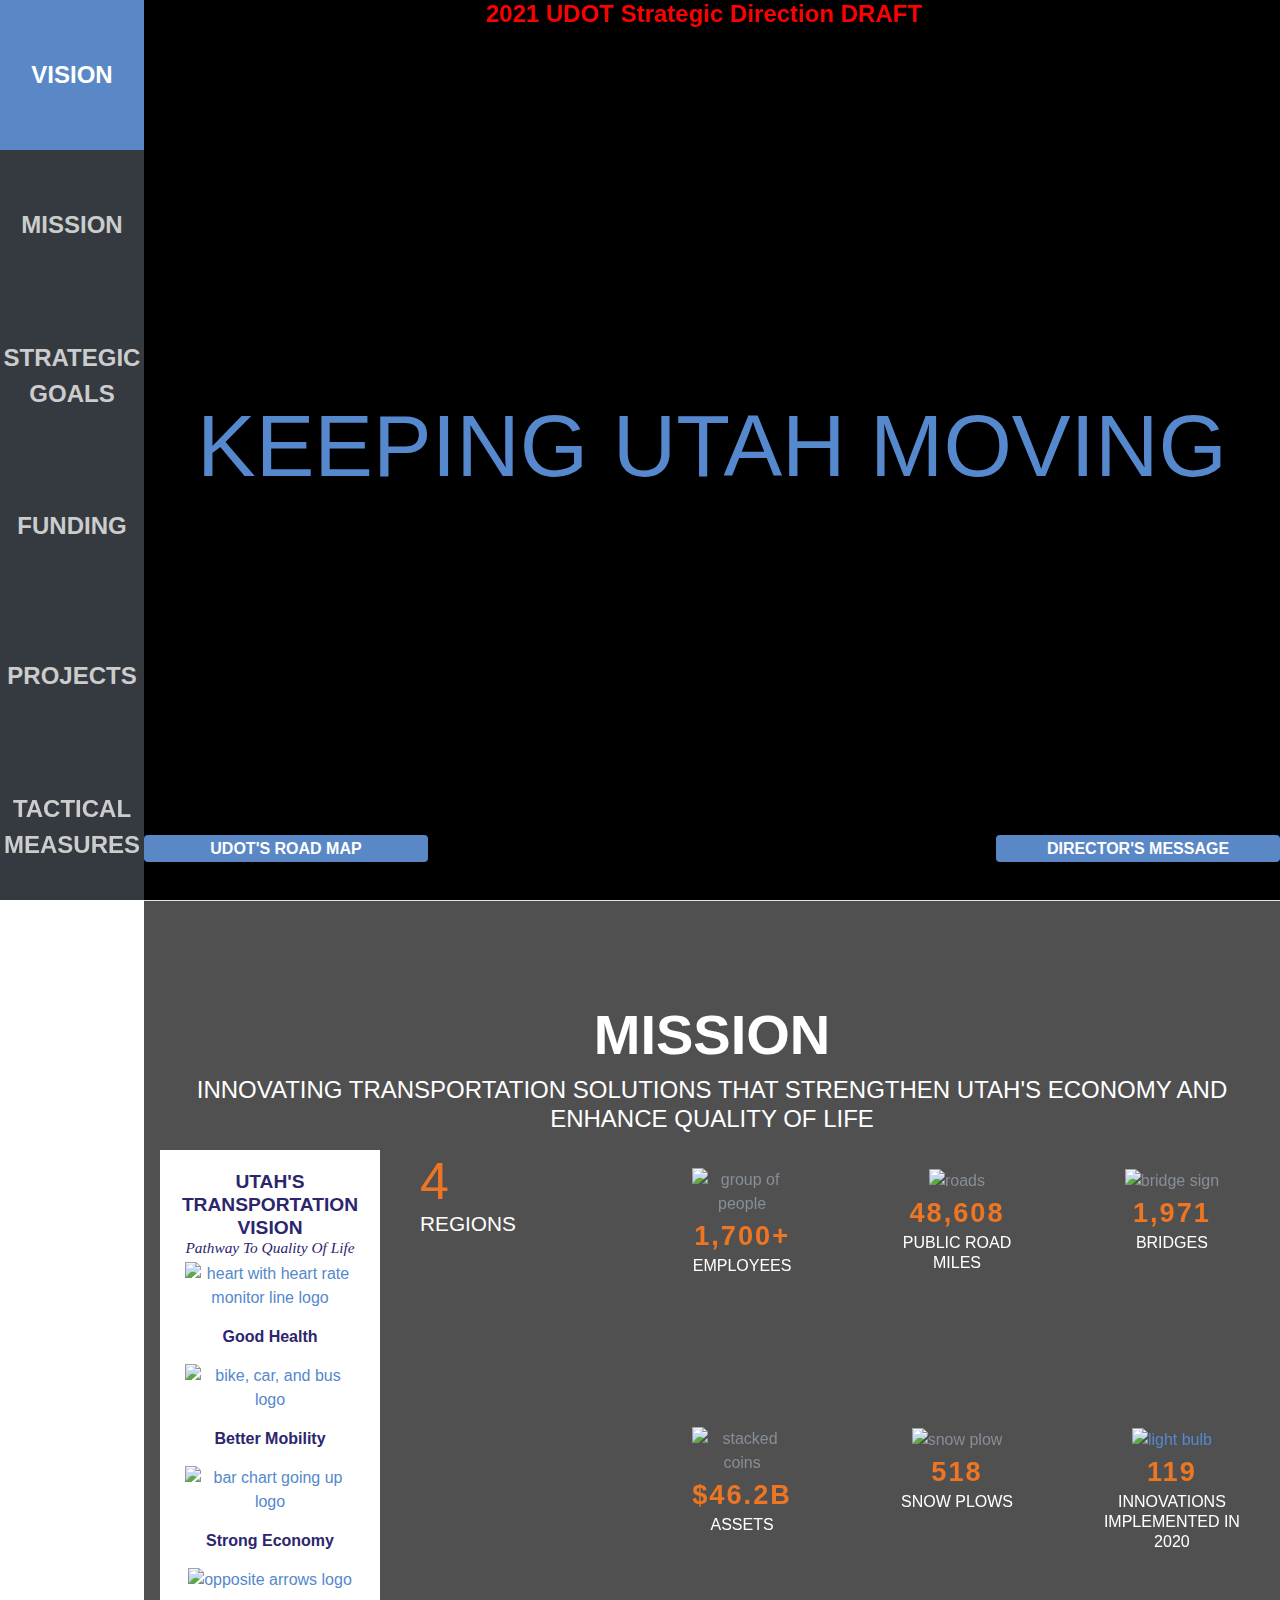
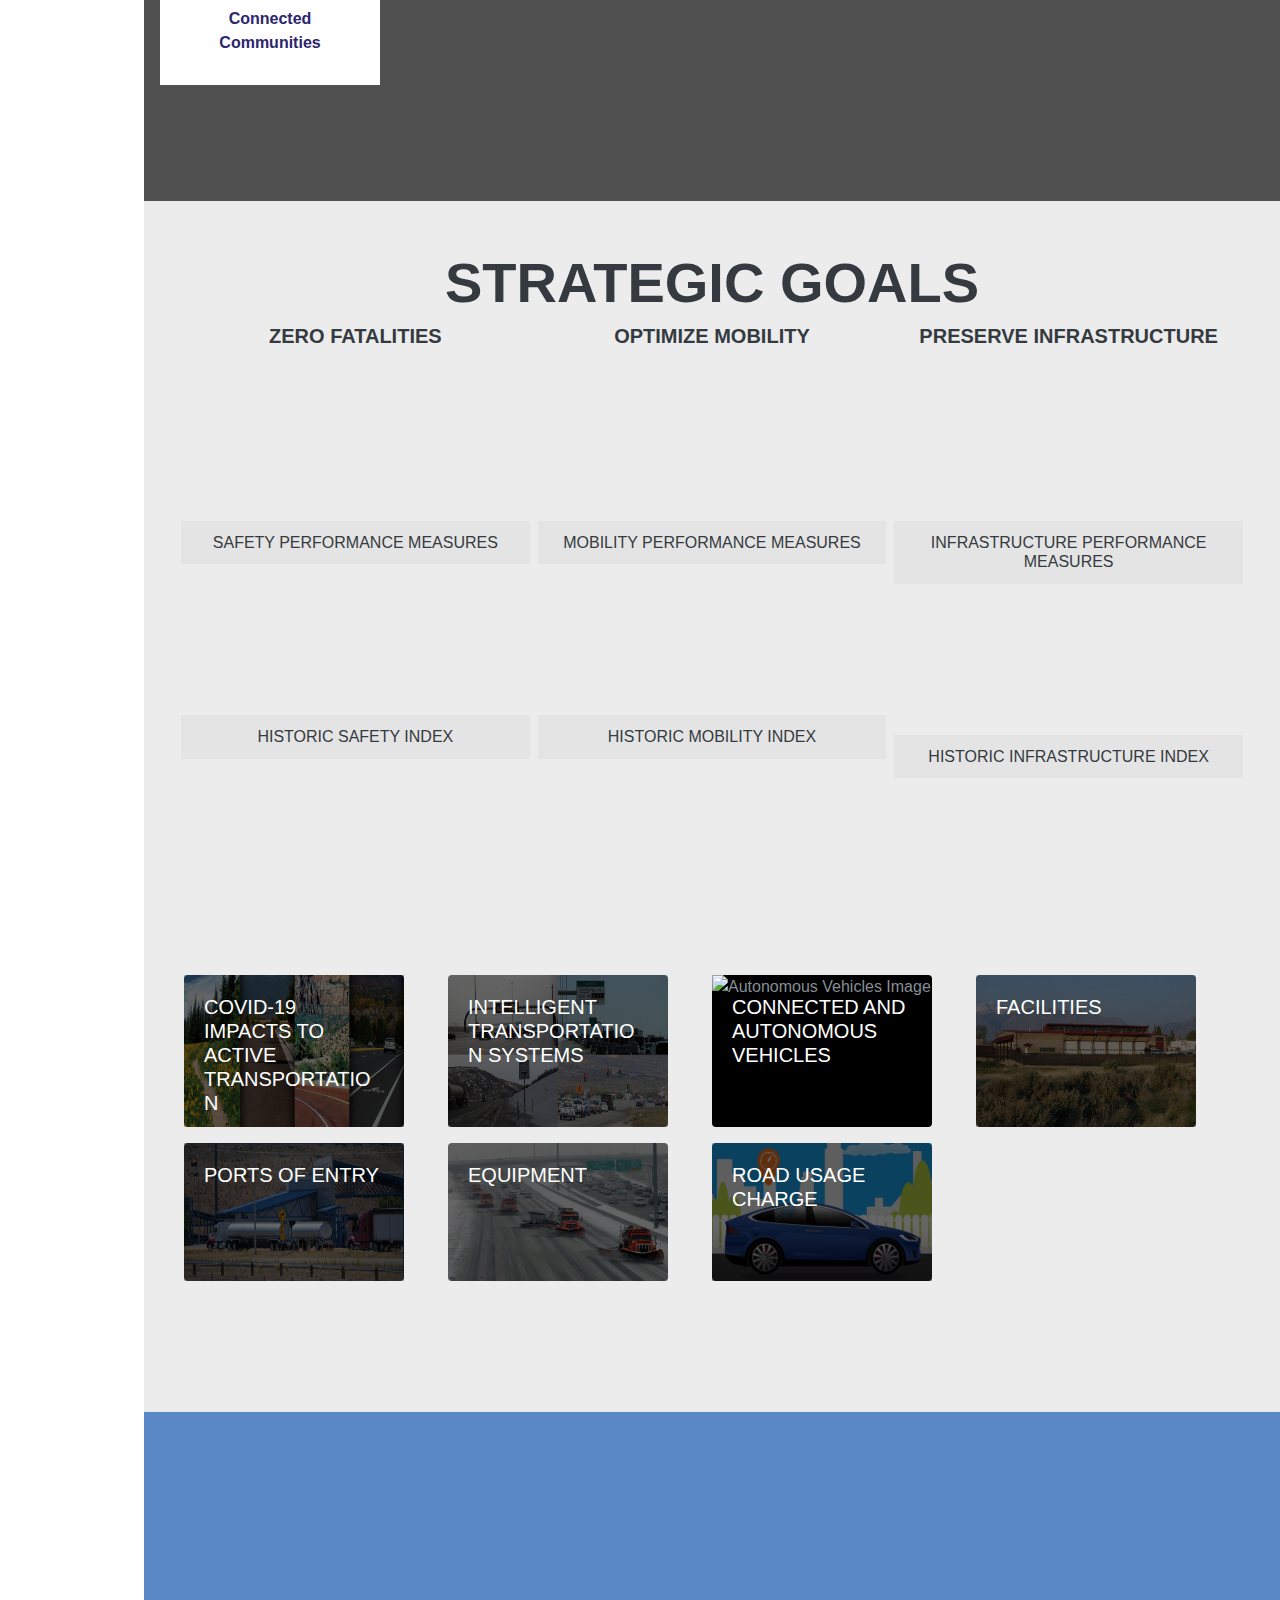
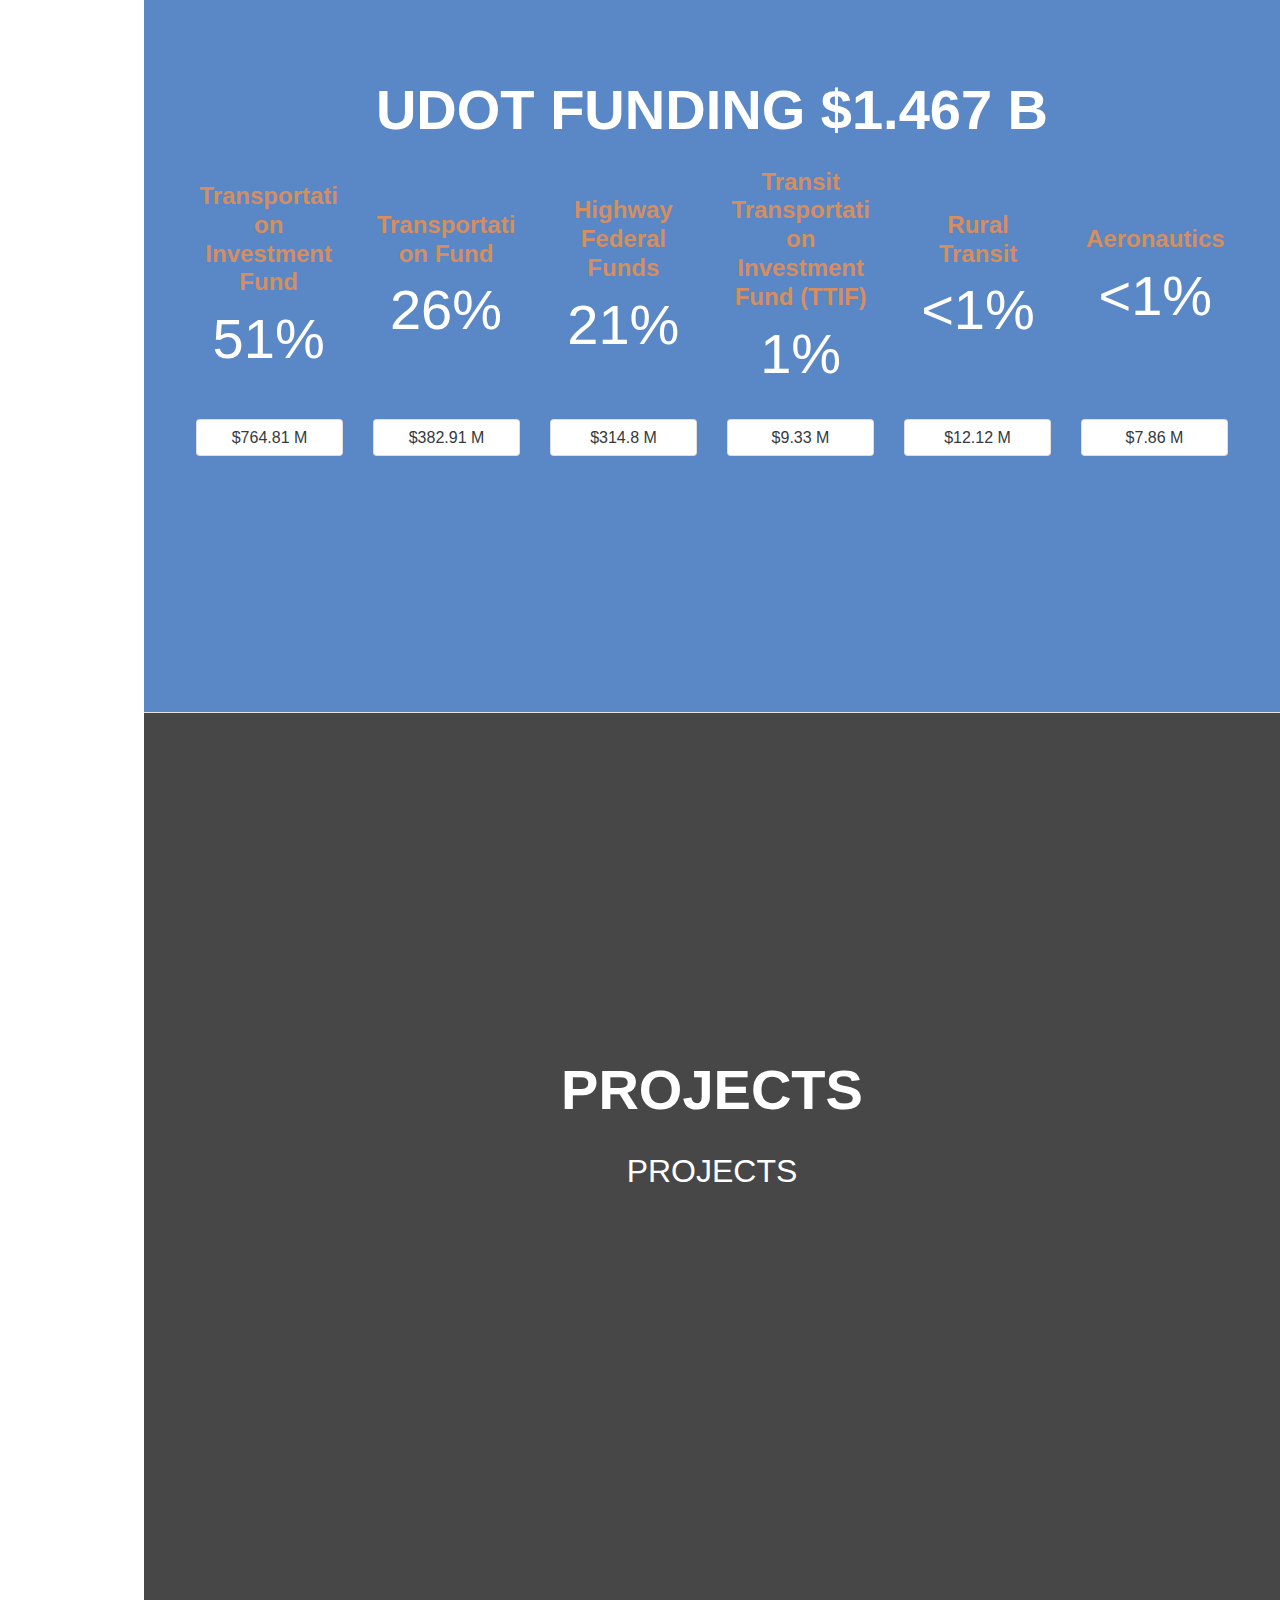
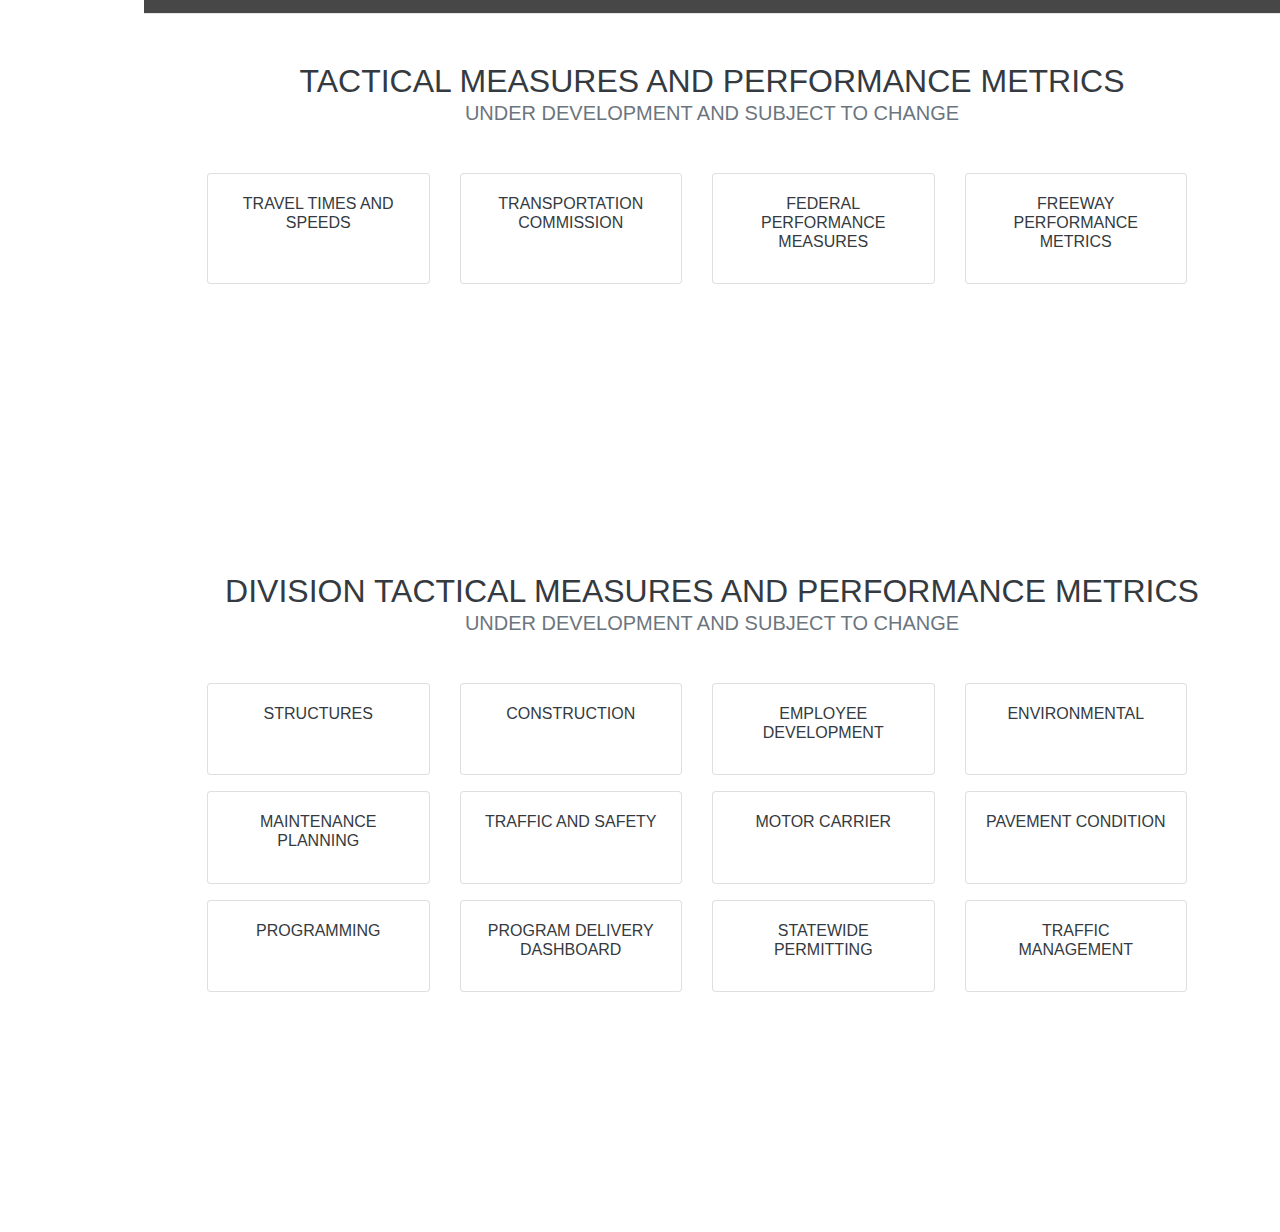
==== commit 3c9cf31e: "funding updates" ====
--- a/index.html
+++ b/index.html
@@ -23,6 +23,7 @@
       <div class="collapse navbar-collapse" id="navbarSupportedContent">
         <ul class="navbar-nav">
           <a class="nav-link js-scroll-trigger p-0 overlay-container" href="#page-top"><li class="nav-item home overlaytext">Vision</li></a>
+          <a class="nav-link js-scroll-trigger p-0 overlay-container" href="#missionSection"><li class="nav-item udot overlaytext">Mission</li></a>
           <a class="nav-link js-scroll-trigger p-0 overlay-container" href="#strategicGoals"><li class="nav-item goal overlaytext">Strategic goals</li></a>
           <a class="nav-link js-scroll-trigger p-0 overlay-container" href="#funding"><li class="nav-item funding overlaytext">Funding</li></a>
           <a class="nav-link js-scroll-trigger p-0 overlay-container" href="#programBriefing"><li class="nav-item programbriefing overlaytext">Projects</li></a>
@@ -110,7 +111,7 @@
                     </div>
                     <div class="section">
                       <h5>Mission</h5>
-                      <p>Innovating transportation solutions that strengthen Utah’s economy and enhance quality of life</p>
+                      <p>Innovating transportation solutions that strengthen Utah&apos;s economy and enhance quality of life</p>
                     </div>
                   </div>
                   <div class="section strategicgoals">
@@ -157,14 +158,14 @@
           </div>
         </header>
       <hr class="m-0">
-      <section class="udotsd-section p-3 d-flex flex-column udot-bg-1 position-relative" id="aboutUDOT">
+      <section id="missionSection" class="udotsd-section p-3 d-flex flex-column udot-bg-1 position-relative" id="aboutUDOT">
         <!--Section wrapper -->
         <div class="my-auto w-100">
           <!--About UDOT first Part row-->
           <div class="row text-center">
             <div class="col-12">
               <h2 class="text-white font-weight-bold">Mission</h2>
-              <h4 class="text-white">Innovating transportation solutions that strengthen Utah’s economy and enhance quality of life</h4>
+              <h4 class="text-white">Innovating transportation solutions that strengthen Utah&apos;s economy and enhance quality of life</h4>
             </div>
           </div>
           <hr class="m-2 no-border">
@@ -578,44 +579,44 @@
             <div>
               <div class="row initiatives">
                 <div class="card udot-bg-black alt-link mb-3 no-border" data-toggle="modal" data-target=".covid19">
-                  <img class="card-img op-7" src="img/IMT story.png" alt="Incident Management Truck Image">
+                  <img class="card-img" src="img/Stories_AT.png" alt="outdoor spaces, trails, tracks, and bike lanes">
                   <div class="card-img-overlay shrink">
                     <h5 class="card-title text-white">COVID-19 Impacts to Active Transportation</h5>
                   </div>
                 </div>
                 <div class="card udot-bg-black alt-link mb-3 no-border" data-toggle="modal" data-target=".intelligenttransport">
-                  <img class="card-img op-7" src="img/UAV story.png" alt="Autonomous Vehicles Image">
+                  <img class="card-img" src="img/Stories_ITS.png" alt="highways">
                   <div class="card-img-overlay shrink">
                     <h5 class="card-title text-white">Intelligent Transportation Systems</h5>
                   </div>
                 </div>
                 <div class="card udot-bg-black alt-link mb-3 no-border" data-toggle="modal" data-target=".connectedautomonous">
-                  <img class="card-img op-7" src="img/self-driving-car-01.jpg" alt="Autonomous Vehicles Image">
+                  <img class="card-img" src="img/self-driving-car-01.jpg" alt="Autonomous Vehicles Image">
                   <div class="card-img-overlay shrink">
                     <h5 class="card-title text-white">Connected and Autonomous Vehicles</h5>
                   </div>
                 </div>
                 <div class="card udot-bg-black alt-link mb-3 no-border" data-toggle="modal" data-target=".facilities">
-                  <img class="card-img op-7" src="img/UAV story.png" alt="Autonomous Vehicles Image">
+                  <img class="card-img" src="img/Stories_Facilities.png" alt="buildings and facilities">
                   <div class="card-img-overlay shrink">
                     <h5 class="card-title text-white">Facilities</h5>
                   </div>
                 </div>
                 <div class="card udot-bg-black alt-link mb-3 no-border" data-toggle="modal" data-target=".portsofentry">
-                  <img class="card-img op-7" src="img/self-driving-car-01.jpg" alt="Autonomous Vehicles Image">
+                  <img class="card-img" src="img/Stories_POE.png" alt="a Port of Entry">
                   <div class="card-img-overlay shrink">
                     <h5 class="card-title text-white">Ports of Entry</h5>
                   </div>
                 </div>
                 <div class="card udot-bg-black alt-link mb-3 no-border" data-toggle="modal" data-target=".equipment">
-                  <img class="card-img op-7" src="img/IMT story.png" alt="Incident Management Truck Image">
+                  <img class="card-img" src="img/Stories_Equip.png" alt="snowplows clearing a highway">
                   <div class="card-img-overlay shrink">
                     <h5 class="card-title text-white">Equipment</h5>
                   </div>
                 </div>
                 <div class="card udot-bg-black alt-link mb-3 no-border" data-toggle="modal" data-target=".roadusage">
-                  <img class="card-img op-7" src="img/rucutah.jpg" alt="RUC Utah">
-                  <div class="card-img-overlay shrink" id="ructitle">
+                  <img class="card-img" src="img/Stories_RUC.png" alt="a car with a road usage indicator">
+                  <div class="card-img-overlay shrink">
                     <h5 class="card-title text-white">Road Usage Charge</h5>
                   </div>
                 </div>
@@ -656,7 +657,7 @@
                             <div class="container-fluid">
                               <div class="row">
                                 <div class="col-12 text-dark">
-                                   <p>Beginning in January 2020, UDOT launched <a href="https://roadusagecharge.utah.gov/">Utah’s Road Usage Charge program</a> where alternative fuel vehicles can pay for their road usage based on the numbers of miles they drive rather than a flat annual fee. Those enrolling in the program never pay more than the flat fee, but could pay less if they drive less.</p>
+                                   <p>Beginning in January 2020, UDOT launched <a href="https://roadusagecharge.utah.gov/">Utah&apos;s Road Usage Charge program</a> where alternative fuel vehicles can pay for their road usage based on the numbers of miles they drive rather than a flat annual fee. Those enrolling in the program never pay more than the flat fee, but could pay less if they drive less.</p>
                                    <img src="img/ruc1.png" />
                                    <img src="img/ruc2.png" />
                                    <img src="img/ruc3.png" />
@@ -903,7 +904,7 @@
                     </li>
                     <li class="nav-item">
                       <a class="nav-link" id="pills-transit-tab" data-toggle="pill" href="#pills-transit" role="tab" aria-controls="pills-transit" aria-selected="false">
-                        <h4 class="h-25 font-weight-bold text-transform-none flapjack-white text-orange">Transit Transportation</h4>
+                        <h4 class="h-25 font-weight-bold text-transform-none flapjack-white text-orange">Transit Transportation Investment Fund (TTIF)</h4>
                         <h2 class="fundingPercent text-white">1%</h2>
                       </a>
                     </li>
@@ -984,7 +985,7 @@
                             <div class="card-body p-0">
                               <div class="row no-gutters align-items-center">
                                 <div class="col text-center">
-                                  <div class="h6 m-0 text-dark">$7.65 M</div>
+                                  <div class="h6 m-0 text-dark">$7.86 M</div>
                                 </div>
                               </div>
                             </div>
@@ -1402,59 +1403,59 @@
                                     <div class="card-body">
                                       <table>
                                           <thead>
-                                            <th>84%</th>
+                                            <th>81%</th>
                                           </thead>
                                           <tr>
                                             <td>Motor Fuel</td>
-                                            <td>406,282,635</td>
+                                            <td>363,390,293</td>
                                           </tr>
                                           <tr>
                                             <td>Special Fuel</td>
-                                            <td>128,544,363</td>
+                                            <td>154,430,927</td>
                                           </tr>
                                       </table>
                                       <table>
                                           <thead>
-                                            <th>8%</th>
+                                            <th>10%</th>
                                           </thead>
                                           <tr>
                                             <td>Motor Vehicle Registration</td>
-                                            <td>48,251,508</td>
+                                            <td>56,257,711</td>
                                           </tr>
                                       </table>
                                       <table>
                                           <thead>
-                                            <th>8%</th>
+                                            <th>9%</th>
                                           </thead>
                                           <tr>
                                             <td>Proportional Registration Fees</td>
-                                            <td>17,014,791</td>
+                                            <td>19,960,072</td>
                                           </tr>
                                           <tr>
                                             <td>Special Transportation permits</td>
-                                            <td>11,043,717</td>
+                                            <td>14,109,504</td>
                                           </tr>
                                           <tr>
                                             <td>Highway Use Tax</td>
-                                            <td>11,604,728</td>
+                                            <td> 11,465,131 </td>
                                           </tr>
                                           <tr>
                                             <td>Vehicle Control Fees</td>
-                                            <td>6,395,836</td>
+                                            <td>7,610,441</td>
                                           </tr>
                                           <tr>
                                             <td>Temporary permits</td>
-                                            <td>270,910</td>
+                                            <td>436,920</td>
                                           </tr>
                                       </table>
                                       <table>
                                         <tr>
                                           <td>SubTotal for B & C Calculation</td>
-                                          <td>629,408,488</td>
+                                          <td>627,661,000</td>
                                         </tr>
                                         <tr class="highlight-negative">
                                           <td>Less amount transferred to B & C</td>
-                                          <td> - 186,259,288</td>
+                                          <td> - 188,298,300</td>
                                         </tr>
                                         <tr class="highlight-negative">
                                           <td>Less amount transferred to Other Agencies</td>
@@ -1462,11 +1463,11 @@
                                         </tr>
                                         <tr class="highlight-negative">
                                           <td>Less amount transferred to TIF</td>
-                                          <td> - 31,601,603</td>
+                                          <td> - 44,527,552</td>
                                         </tr>
                                         <tr>
                                           <td>UDOT Transportation Funds</td>
-                                          <td>399,626,697</td>
+                                          <td>382,914,248</td>
                                         </tr>
                                       </table>
                                     </div>
@@ -1492,27 +1493,28 @@
                                         </thead>
                                         <tr>
                                           <td>Operations/Equipment</td>
-                                          <td>162,437,300</td>
+                                          <td>166,218,400</td>
                                         </tr>
                                         <tr>
                                           <td>Safe Sidewalk</td>
                                           <td>500,000</td>
                                         </tr>
                                         <tr>
+                                          <!-- these numbers aren't listed on the spreadsheet -->
                                           <td>Construction Management</td>
                                           <td>144,789,700</td>
                                         </tr>
                                         <tr>
                                           <td>Support Services</td>
-                                          <td>36,747,200</td>
+                                          <td>37,973,200</td>
                                         </tr>
                                         <tr>
                                           <td>Engineering Services</td>
-                                          <td>28,241,400</td>
+                                          <td>27,812,000</td>
                                         </tr>
                                         <tr>
                                           <td>Region Management</td>
-                                          <td>26,911,100</td>
+                                          <td>27,421,300</td>
                                         </tr>
                                       </table>
                                       <table>
@@ -1520,12 +1522,13 @@
                                           <th>37%</th>
                                         </thead>
                                         <tr>
+                                          <!-- these numbers aren't listed on the spreadsheet -->
                                           <td>UDOT Transportation Funds</td>
                                           <td>399,626,697</td>
                                         </tr>
                                         <tr class="highlight-negative">
                                           <td>B & C Roads</td>
-                                          <td>186,259,288</td>
+                                          <td>188,298,300</td>
                                         </tr>
                                         <tr class="highlight-negative">
                                           <td>Other Agencies</td>
@@ -1533,11 +1536,11 @@
                                         </tr>
                                         <tr class="highlight-negative">
                                           <td>Transfer to TIF</td>
-                                          <td>31,601,600</td>
+                                          <td>44,527,552</td>
                                         </tr>
                                         <tfoot>
                                           <td>Transportation Fund (Total)</td>
-                                          <td>629,408,488</td>
+                                          <td>627,661,000</td>
                                         </tfoot>
                                       </table>
                                     </div>
@@ -1922,7 +1925,7 @@
                                 <div class="col-md-6">
                                   <div class="card h-100 no-border udot-bg-3">
                                     <div class="card-body">
-                                      <img  class="card-img-top" src="img/aero revenue pie chart.png" alt="Aeronautics Revenue Fiscal Year 2020 shows 81% from Aviation Fuel Tax, 14% from Aircraft Registration, and 5% from Dedicated Credits">
+                                      <img  class="card-img-top" src="img/aero revenue pie chart_TF_AERO_REV.png" alt="Aeronautics Revenue Fiscal Year 2020 shows 81% from Aviation Fuel Tax, 14% from Aircraft Registration, and 5% from Dedicated Credits">
                                     </div>
                                   </div>
                                 </div>
@@ -1932,21 +1935,25 @@
                                       <table>
                                         <tr>
                                           <td>Dedicated Credits</td>
-                                          <td>412,000</td>
+                                          <td>413,900</td>
+                                        </tr>
+                                        <tr>
+                                          <td>Federal</td>
+                                          <td>200,000</td>
                                         </tr>
                                         <tr>
                                           <td>Aviation Fuel Tax</td>
-                                          <td>6,194,700</td>
+                                          <td>5,800,047</td>
                                         </tr>
                                         <tr>
                                           <td>Aircraft Registration</td>
-                                          <td>1,043,000</td>
+                                          <td>1,445,453</td>
                                         </tr>
                                       </table>
                                       <table>
                                         <tr>
                                           <td>Total Aeronautics Revenue</td>
-                                          <td>7,649,800</td>
+                                          <td>7,859,400</td>
                                         </tr>
                                       </table>
                                     </div>
@@ -1969,11 +1976,11 @@
                                         <table>
                                           <tr>
                                             <td>Administration</td>
-                                            <td>706,300</td>
+                                            <td>711,200</td>
                                           </tr>
                                           <tr>
                                             <td>Airport Construction</td>
-                                            <td>3,536,100</td>
+                                            <td>3,736,100</td>
                                           </tr>
                                           <tr>
                                             <td>Civil Air Patrol</td>
@@ -1985,13 +1992,13 @@
                                           </tr>
                                           <tr>
                                             <td>Airplane Operations</td>
-                                            <td>1,087,300</td>
+                                            <td>1,092,000</td>
                                           </tr>
                                         </table>
                                         <table>
                                           <tr>
                                             <td>Total Aeronautics Expenditures</td>
-                                            <td>7,649,800</td>
+                                            <td>7,859,400</td>
                                           </tr>
                                         </table>
                                     </div>
@@ -2004,6 +2011,194 @@
                       </div>
                     </div>
                     <!-- ./Tab Two with aero Data -->
+                    <div class="tab-pane fade" id="pills-transit" role="tabpanel" aria-labelledby="pills-transit-tab">
+                      <div class="row">
+                        <div class="col-12">
+                          <nav>
+                            <div class="nav nav-tabs nav-fill" id="transitnav-tab" role="tablist">
+                              <a class="nav-item nav-link active" id="nav-transitrevenue-tab" data-toggle="tab" href="#nav-transitrevenue" role="tab" aria-controls="nav-transitrevenue" aria-selected="true">Revenue</a>
+                              <a class="nav-item nav-link" id="nav-transitexpend-tab" data-toggle="tab" href="#nav-transitexpend" role="tab" aria-controls="nav-transitexpend" aria-selected="false">Expenditures</a>
+                            </div>
+                          </nav>
+                          <div class="tab-content" id="transitnav-tabContent">
+                            <div class="tab-pane fade show active" id="nav-transitrevenue" role="tabpanel" aria-labelledby="nav-revenue-tab">
+                              <div class="row">
+                                <div class="col-md-6">
+                                  <div class="card h-100 no-border udot-bg-3">
+                                    <div class="card-body">
+                                      <table>
+                                        <tr>
+                                          <td>Sales Tax</td>
+                                          <td>9,335,053</td>
+                                        </tr>
+                                      </table>
+                                    </div>
+                                  </div>
+                                </div>
+                                <div class="col-md-6">
+                                  <div class="card h-100 no-border udot-bg-3">
+                                    <div class="card-body">
+                                      <svg version="1.1" id="Layer_1" xmlns="http://www.w3.org/2000/svg" xmlns:xlink="http://www.w3.org/1999/xlink" x="0px" y="0px"
+                                      viewBox="0 0 1576.58 589.06" style="enable-background:new 0 0 1576.58 589.06;" xml:space="preserve">
+                                      <style type="text/css">
+                                        text {
+                                          fill: #fff;
+                                          font-family: sans-serif;
+                                        }
+                                        text, text textPath tspan{
+                                          font-size:32px;
+                                        }
+                                        polygon.below294{
+                                          fill:#558ED5;
+                                          enable-background:new;
+                                        }
+                                        .st4{fill:#D99694;enable-background:new    ;}
+                                        .st5{fill:none;}
+                                        .st6{fill:#6FBD60;}
+                                        .st7{fill:#8EB4E3;enable-background:new    ;}
+                                        .st8{font-size:29px;}
+                                        .st9{font-size:28px;}
+                                        .st10{fill:none;stroke:#D99694;stroke-width:5;stroke-miterlimit:10;}
+                                        .st11{fill:none;stroke:#558ED5;stroke-width:5;stroke-miterlimit:10;}
+                                        .st12{fill:none;stroke:#6FBD60;stroke-width:5;stroke-miterlimit:10;}
+                                        .st13{fill:none;stroke:#000000;stroke-width:4;stroke-miterlimit:10;}
+                                        .st14{fill:none;stroke:#000000;stroke-width:4;stroke-miterlimit:10;stroke-dasharray:10.7134,6.4281;}
+                                        .st15{font-size:36px;}
+                                        .st16{font-size:37px;}
+                                        .st17{font-size:25px;}
+                                      </style>
+                                      <polygon class="below294" points="16.59,439.66 591.64,439.66 591.95,292.71 119.39,412.7 "/>
+                                      <text transform="matrix(1 0 0 1 408.2934 393.6427)">29.4cpg</text>
+                                      <path id="SVGID_x5F_1_x5F_" class="st4" d="M593.75,213.61L125.5,411.73l466.45-118.62L593.75,213.61z"/>
+                                      <text><textPath  xlink:href="#SVGID_x5F_1_x5F_" startOffset="72.583%">
+                                      <tspan>above 29.4cpg</tspan></textPath>
+                                      </text>
+                                      <g>
+                                        <text transform="matrix(1 0 0 1 1191.511 82.2117)" class="st6 st2">Sales</text>
+                                        <text transform="matrix(1 0 0 1 1202.351 120.6117)" class="st6 st2">Tax</text>
+                                        <g>
+                                          <polygon class="st6" points="1127.75,38.22 1156.34,141.88 1294.72,141.88 1322.3,38.22 		"/>
+                                          <text transform="matrix(1 0 0 1 1191.511 82.2117)" class="st1 st2">Sales</text>
+                                          <text transform="matrix(1 0 0 1 1202.351 120.6117)" class="st1 st2">Tax</text>
+                                        </g>
+                                      </g>
+                                      <g>
+                                        <polygon class="st5" points="1156.6,141.88 1177.54,215.92 1273.03,215.92 1293.45,141.88 	"/>
+                                        <polygon class="st5" points="1156.6,141.88 1177.54,215.92 1273.03,215.92 1293.45,141.88 	"/>
+                                        <polygon class="st5" points="1156.6,141.88 1177.54,215.92 1273.03,215.92 1293.45,141.88 	"/>
+                                        <polygon class="st7" points="1156.6,141.88 1177.54,215.92 1273.03,215.92 1293.45,141.88 	"/>
+                                        <text transform="matrix(1 0 0 1 1170.265 171.0658)" class="st1 st2 st8">Fuel Tax</text>
+                                        <text transform="matrix(1 0 0 1 1199.6952 209.4658)" class="st1 st2 st9">Reg</text>
+                                      </g>
+                                      <polyline class="st10" points="593.75,215.96 841.29,212.27 827.87,202.11 845,213.61 827.87,222.43 "/>
+                                      <polyline class="st10" points="591.64,249.89 768.65,247.38 756.18,237.22 771.42,248.77 756.18,257.54 "/>
+                                      <polyline class="st10" points="591.64,289.62 656.23,288.19 643.76,278.03 659,289.58 643.76,298.35 "/>
+                                      <polyline class="st11" points="591.64,356.24 650.59,356.23 638.12,346.08 653.36,357.62 638.12,366.39 "/>
+                                      <polyline class="st11" points="591.64,417.97 651.13,417.97 638.66,407.81 653.9,419.35 638.66,428.13 "/>
+                                      <polyline class="st10" points="1123.71,213.61 1162.35,213.61 1149.88,203.45 1165.12,215 1149.88,223.77 "/>
+                                      <polyline class="st12" points="1313.23,86.68 1353.05,85.8 1340.58,75.64 1355.82,87.19 1340.58,95.96 "/>
+                                      <g>
+                                        <g>
+                                          <line class="st13" x1="129.84" y1="366.17" x2="129.84" y2="371.17"/>
+                                          <line class="st14" x1="129.84" y1="377.59" x2="129.84" y2="477.23"/>
+                                          <line class="st13" x1="129.84" y1="480.44" x2="129.84" y2="485.44"/>
+                                        </g>
+                                      </g>
+                                      <line class="st13" x1="16.59" y1="439.66" x2="16.59" y2="485.44"/>
+                                      <rect x="855.14" y="187.65" class="st5" width="245.78" height="28.92"/>
+                                      <text transform="matrix(1 0 0 1 851.5644 226.0076)" class="st2 st15">35% TIF (transit)</text>
+                                      <rect x="776.83" y="228.24" class="st5" width="322.59" height="37.95"/>
+                                      <text transform="matrix(1 0 0 1 776.8297 262.475)" class="st2 st15">35% State Highways</text>
+                                      <rect x="673.98" y="258.31" class="st5" width="146.99" height="28.92"/>
+                                      <text transform="matrix(1 0 0 1 665.8201 302.9413)" class="st2 st15">30% B&amp;C</text>
+                                      <rect x="659" y="329.06" class="st5" width="309.84" height="28.92"/>
+                                      <text transform="matrix(1 0 0 1 658.9993 368.6714)" class="st2 st15">70% State Highways</text>
+                                      <rect x="673.98" y="399.8" class="st5" width="146.99" height="28.92"/>
+                                      <text transform="matrix(1 0 0 1 660.6913 434.015)" class="st2 st15">30% B&amp;C</text>
+                                      <rect x="1194.9" y="11.95" class="st5" width="60.24" height="37.35"/>
+                                      <text transform="matrix(1 0 0 1 1194.9006 38.2222)" class="st2 st16">TIF</text>
+                                      <rect x="1360.98" y="60.5" class="st6" width="181.71" height="50.6"/>
+                                      <text transform="matrix(1 0 0 1 1386.3894 95.9632)" class="st2 st9">Transit TIF</text>
+                                      <rect x="1350.07" y="118.77" class="st5" width="226.51" height="98.8"/>
+                                      <text transform="matrix(1 0 0 1 1350.0668 138.6508)" class="st2 st9">Amount equal to </text>
+                                      <text transform="matrix(1 0 0 1 1350.0668 172.2508)" class="st2 st9">35% of index fuel </text>
+                                      <text transform="matrix(1 0 0 1 1350.0668 205.8508)" class="st2 st9">tax to Transit</text>
+                                      <rect x="9.36" y="498.7" class="st5" width="103.61" height="90.36"/>
+                                      <text transform="matrix(1 0 0 1 9.3596 516.4502)" class="st2 st17">2015</text>
+                                      <text transform="matrix(1 0 0 1 9.3596 546.4502)" class="st2 st17">Gas tax </text>
+                                      <text transform="matrix(1 0 0 1 9.3596 576.4502)" class="st2 st17">increase</text>
+                                      <rect x="126.23" y="495.08" class="st5" width="238.17" height="93.98"/>
+                                      <text transform="matrix(1 0 0 1 126.2268 512.8349)" class="st2 st17">2019 </text>
+                                      <text transform="matrix(1 0 0 1 126.2268 542.8349)" class="st2 st17">Annual CPI </text>
+                                      <text transform="matrix(1 0 0 1 126.2268 572.8349)" class="st2 st17">adjustment begins</text>
+                                      <rect x="61.17" y="221.75" class="st5" width="418.07" height="29.24"/>
+                                      <text transform="matrix(1 0 0 1 61.1666 244.4753)" class="st2 st3">Motor fuel and diesel fuel tax</text>
+                                      </svg>
+                                    </div>
+                                  </div>
+                                </div>
+                              </div>
+                            </div>
+                            <div class="tab-pane fade" id="nav-transitexpend" role="tabpanel" aria-labelledby="nav-expend-tab">
+                              <div class="row">
+                                <div class="col-md-6">
+                                  <div class="card h-100 no-border udot-bg-3">
+                                    <div class="card-body">
+                                      <table>
+                                        <tr>
+                                          <td>TTIF Projects</td>
+                                          <td>1,795,000</td>
+                                        </tr>
+                                      </table>
+                                    </div>
+                                  </div>
+                                </div>
+                                <div class="col-md-6">
+                                  <div class="card h-100 no-border udot-bg-3">
+                                    <div class="card-body">
+                                      <table>
+                                        <tr>
+                                          <td>Old Hwy 91; 200 E to Shivwits</td>
+                                          <td>4,611,478</td>
+                                        </tr>
+                                        <tr>
+                                          <td>*UTA Provo Rail Ped Bridge</td>
+                                          <td>3,608,210</td>
+                                        </tr>
+                                        <tr>
+                                          <td>Midvalley Connector BRT; Atherton DR to 2700 W</td>
+                                          <td>63,200,000</td>
+                                        </tr>
+                                        <tr>
+                                          <td>600/700 N Frequent Transit Network Improvements</td>
+                                          <td>380,000</td>
+                                        </tr>
+                                        <tr>
+                                          <td>Ogden/WSU Bus Rapid Transit (BRT)</td>
+                                          <td>4,000,000</td>
+                                        </tr>
+                                        <tr>
+                                          <td>USU/Logan Historic Downtown Transit Bus Purchase</td>
+                                          <td>2,000,000</td>
+                                        </tr>
+                                        <tr>
+                                          <td>BRT from Kimball Junction to Park City (SR-224)</td>
+                                          <td>2,500,000</td>
+                                        </tr>
+                                        <tr>
+                                          <td>Washington City Bus & Van Purchase</td>
+                                          <td>236,000</td>
+                                        </tr>
+                                      </table>
+                                    </div>
+                                  </div>
+                                </div>
+                              </div>
+                            </div>
+                          </div>
+                        </div>
+                      </div>
+                    </div>
                   </div>
                 </div>
               </div>
--- a/css/udotsd.css
+++ b/css/udotsd.css
@@ -177,7 +177,7 @@
 }
 #sideNav .navbar-collapse .navbar-nav li.nav-item{
   font-size: 1.5em;
-  height: 19.999vh;
+  height: 16.7vh;
   font-weight: 900;
   text-transform: uppercase;
   color: #ccc;
@@ -592,16 +592,11 @@
   max-width:100%;
 }
 .modal.storiesmodal img{
-  max-width: 48%;
-  padding: 0 5%;
-  float: left;
+  width: 100%;
 }
 .modal.storiesmodal ul{
   list-style-type: none;
   max-width: 45%;
-}
-.modal.storiesmodal ul li span{
-  font-weight: 900;
 }
 .modal.storiesmodal div.footerlogos{
   display: flex;
@@ -611,10 +606,6 @@
   width: 20%;
   align-self: center;
 }
-.modal.storiesmodal.facilities img{
-  width:35%;
-  padding:5px;
-}
 .modal.storiesmodal.facilities div.collage{
   display: flex;
   flex-wrap: wrap;
@@ -625,25 +616,11 @@
 }
 .modal.storiesmodal.facilities div.collage img{
   align-self:center;
+  width:35%;
+  padding:5px;
 }
 .modal.storiesmodal.facilities div.collage p:last-child{
   width: 100%;
-}
-.modal.storiesmodal.connectedautomonous p{
-  clear: both;
-}
-.modal.storiesmodal.portsofentry img{
-  max-width: none;
-  width: 100%;
-  padding: 10px;
-}
-.modal.storiesmodal.portsofentry ul{
-  list-style-type: disc;
-  max-width: none;
-  width: 100%;
-}
-.modal.storiesmodal.portsofentry div.col-12.text-dark{
-  columns: 2;
 }
 .modal.storiesmodal.intelligenttransport div.lists img{
   height: 110px;
@@ -673,6 +650,30 @@
 .modal.storiesmodal.intelligenttransport div.lists ul{
   float: left;
 }
+/* .modal.storiesmodal img{
+  max-width: 48%;
+  padding: 0 5%;
+  float: left;
+}
+.modal.storiesmodal ul li span{
+  font-weight: 900;
+}
+.modal.storiesmodal.connectedautomonous p{
+  clear: both;
+}
+.modal.storiesmodal.portsofentry img{
+  max-width: none;
+  width: 100%;
+  padding: 10px;
+}
+.modal.storiesmodal.portsofentry ul{
+  list-style-type: disc;
+  max-width: none;
+  width: 100%;
+}
+.modal.storiesmodal.portsofentry div.col-12.text-dark{
+  columns: 2;
+}
 .modal.storiesmodal.roadusage div.col-12.text-dark{
   columns: 3;
 }
@@ -684,7 +685,7 @@
 .modal.storiesmodal.roadusage p{
   display: inline-block;
   padding: 20px 0;
-}
+} */
 #edModal.modal .modal-body img{
   float: right;
   width: 30%;
@@ -943,14 +944,18 @@
   margin: 0 2%;
   background-color: #000;
 }
-div.row.initiatives div.card.udot-bg-black img{
+div.row.initiatives div.card.udot-bg-black img.card-img{
   height: 100%;
   border-radius: 0;
-}
-div.row.initiatives div.card.udot-bg-black div.card-img-overlay#ructitle{
+  opacity: .4;
+}
+div.row.initiatives div.card.udot-bg-black img.card-img[src="img/self-driving-car-01.jpg"]{
+  opacity: 1;
+}
+/* div.row.initiatives div.card.udot-bg-black div.card-img-overlay#ructitle{
   background-image: url("../img/logo-rucutah.svg");
   background-repeat: no-repeat;
-}
+} */
 img[src="img/rucutah.jpg"]{
   opacity: .3;
 }
@@ -1283,6 +1288,10 @@
 div.col-lg-6 div.card.h-100 div.hvlvchartdescription p{
   padding: 20px;
 }
+div.vmtbox div.goal-chart-container{
+  height: 350px;
+  position: relative;
+}
 @-webkit-keyframes sdb03 {
   0% {
     opacity: 0;
